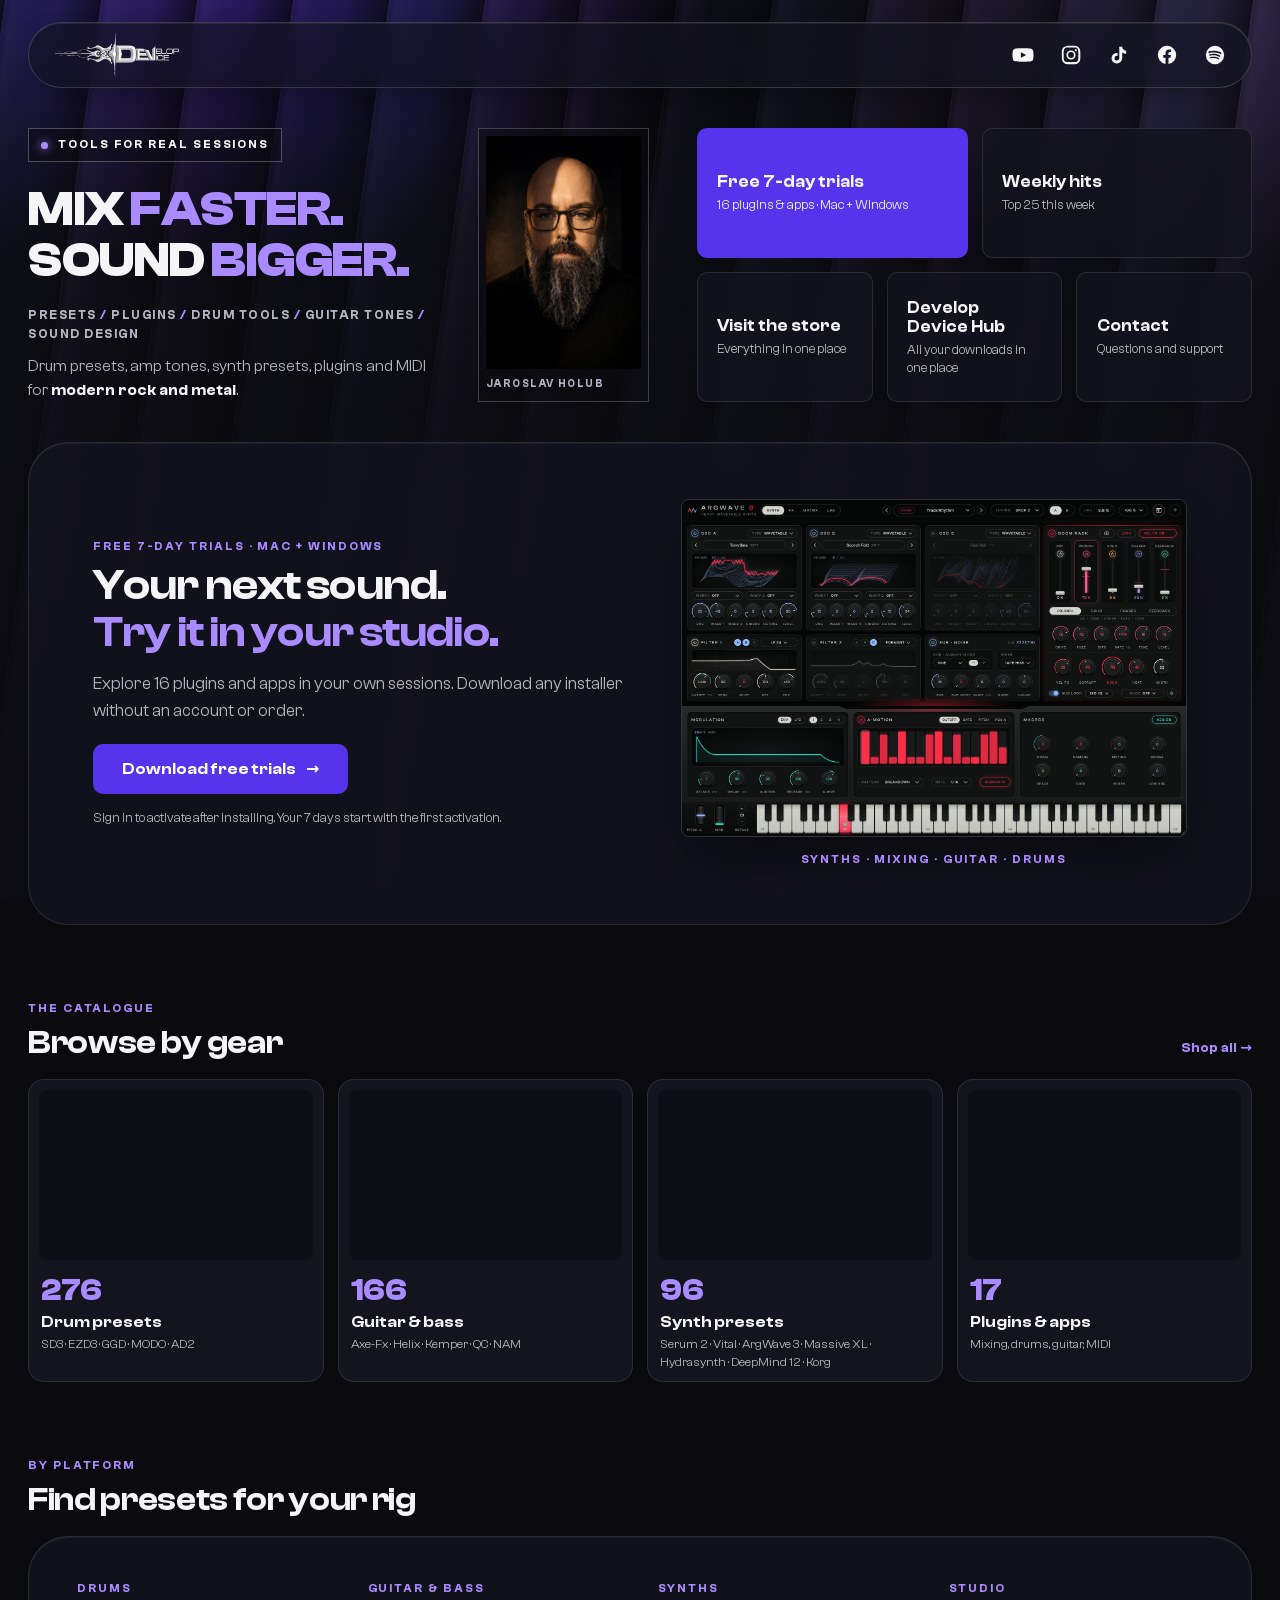
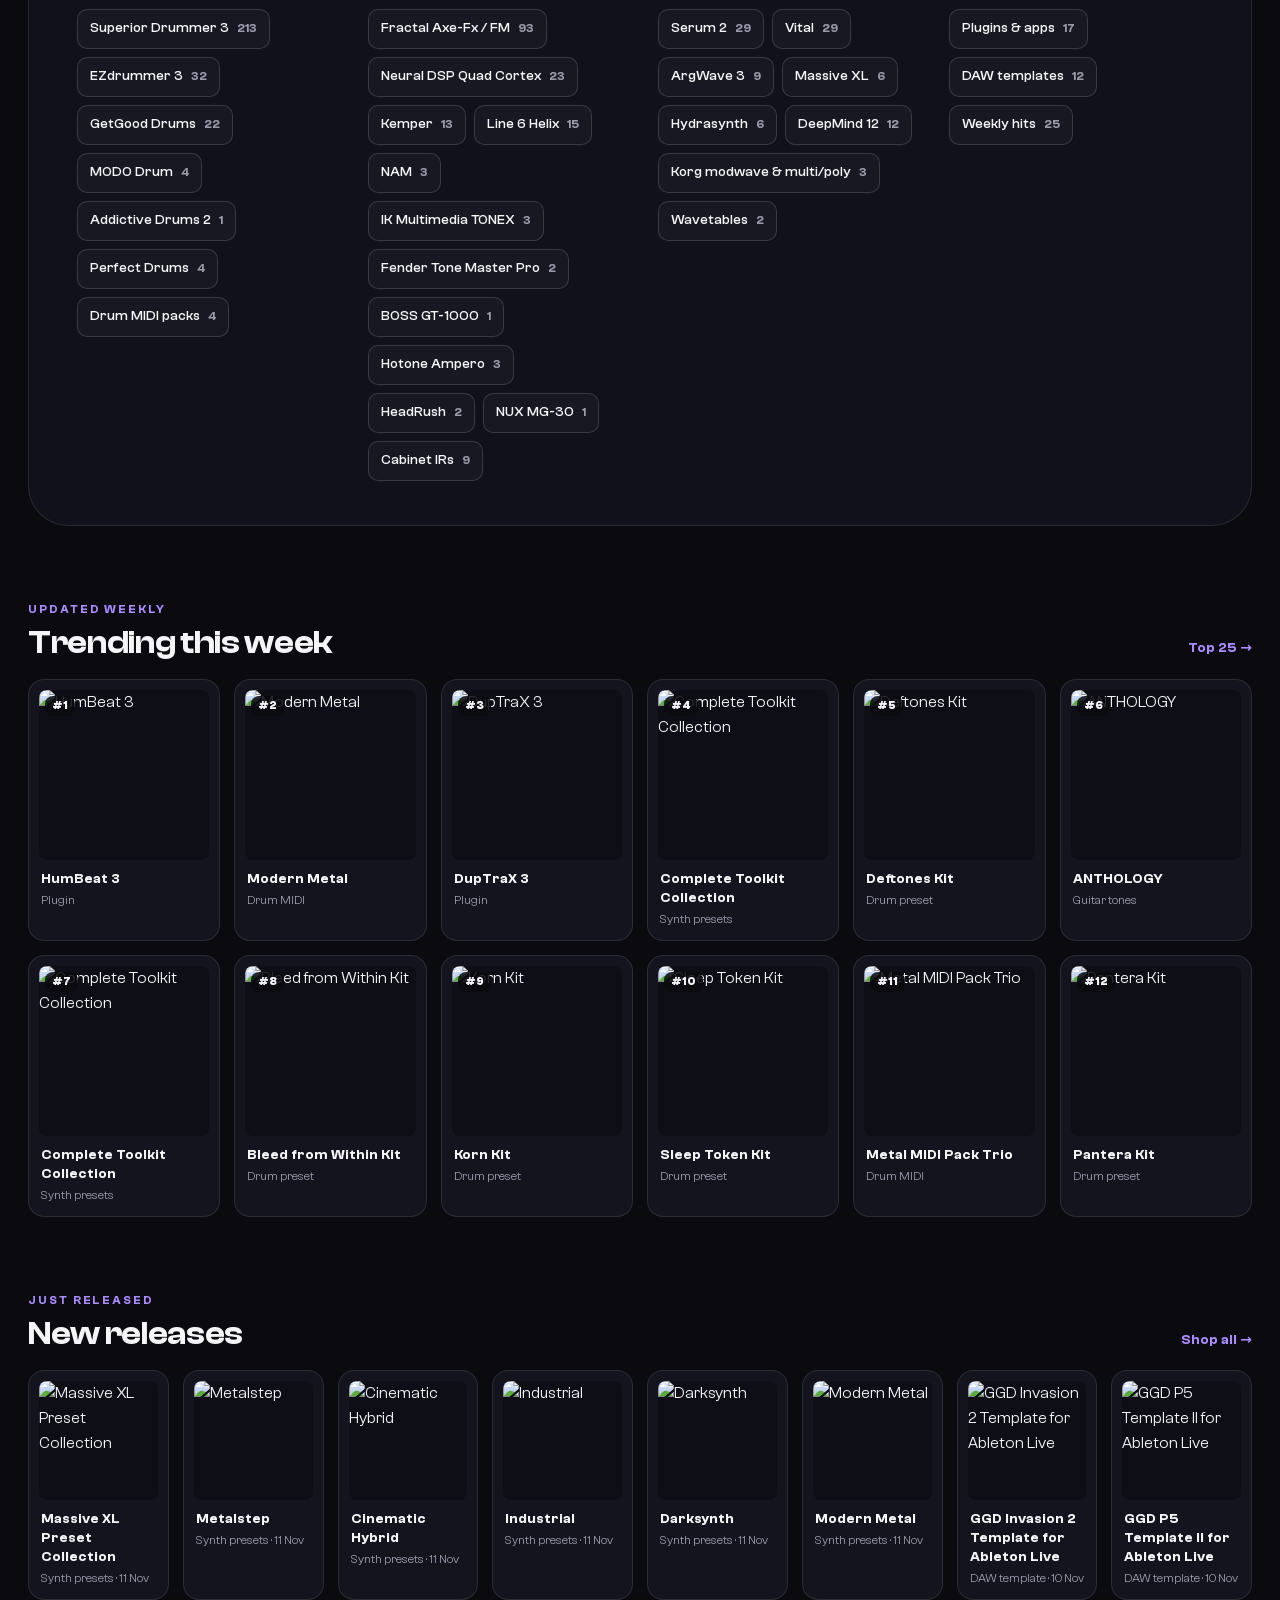
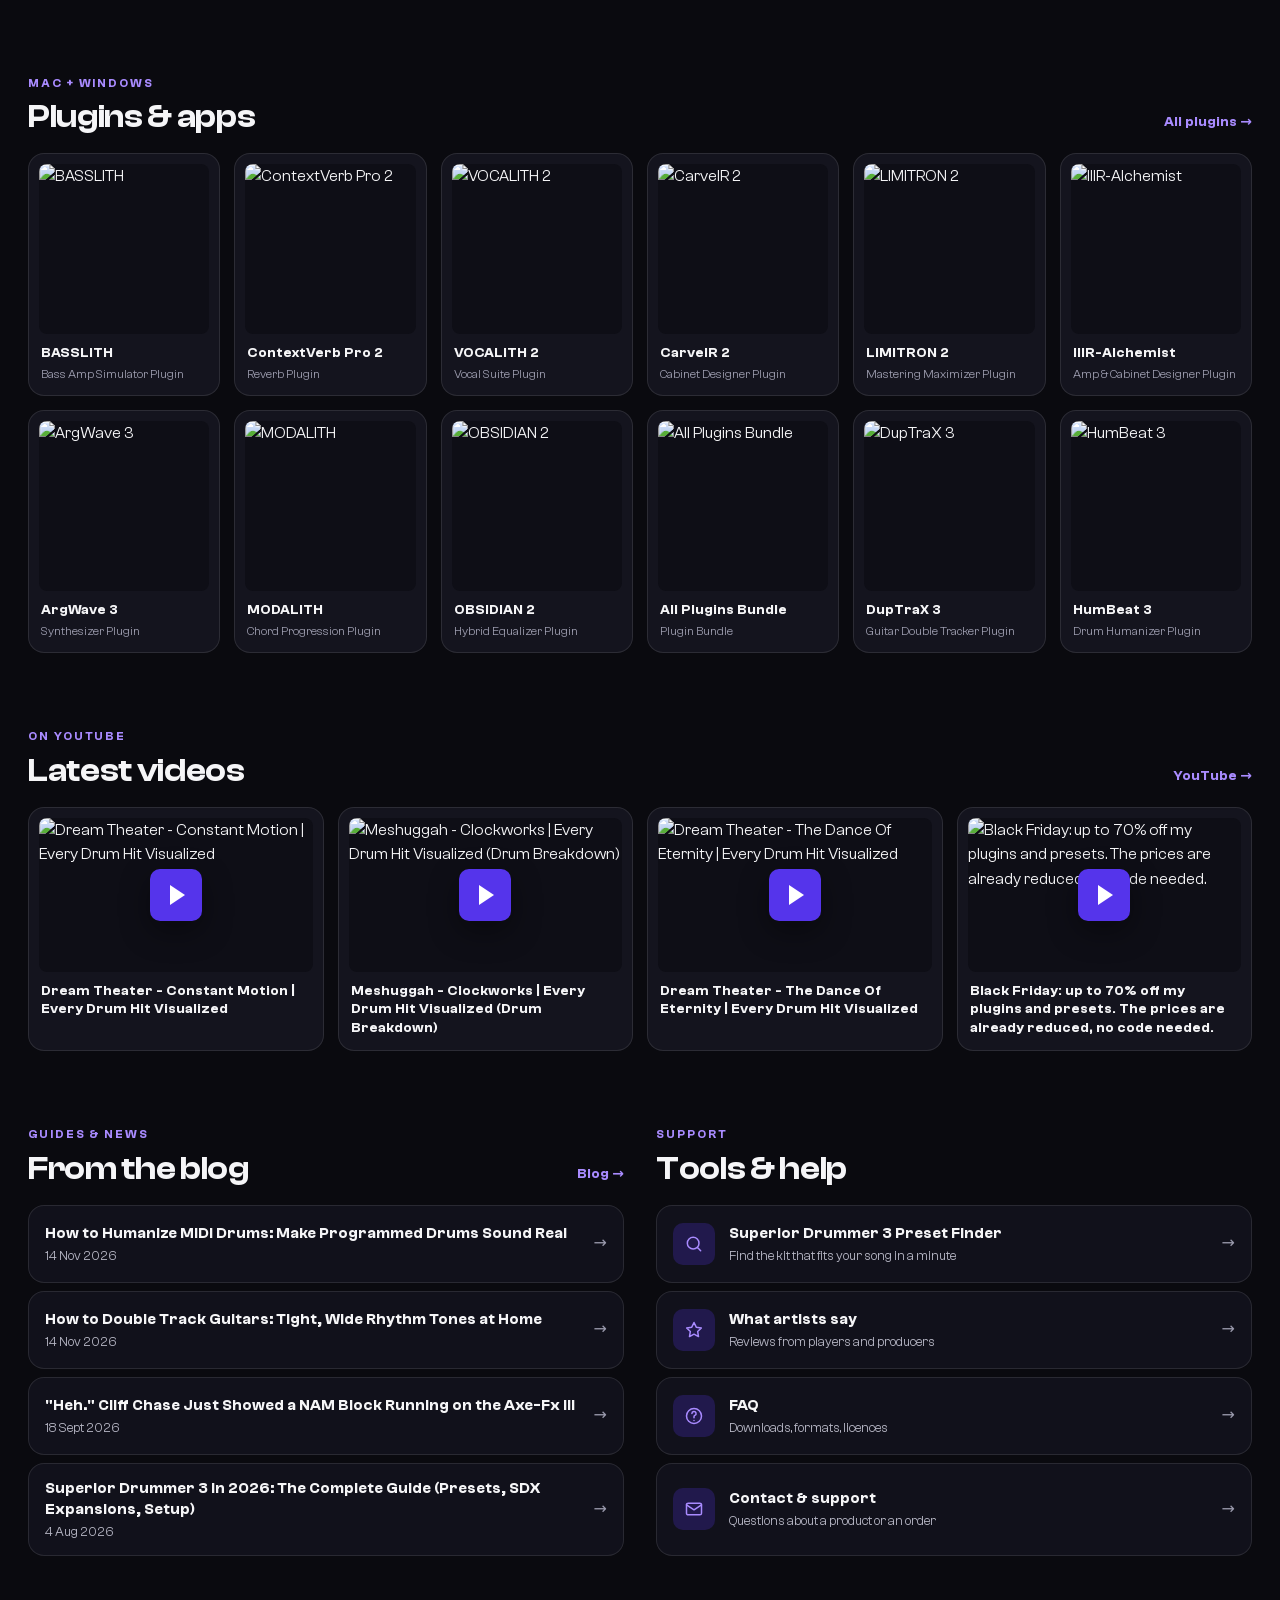
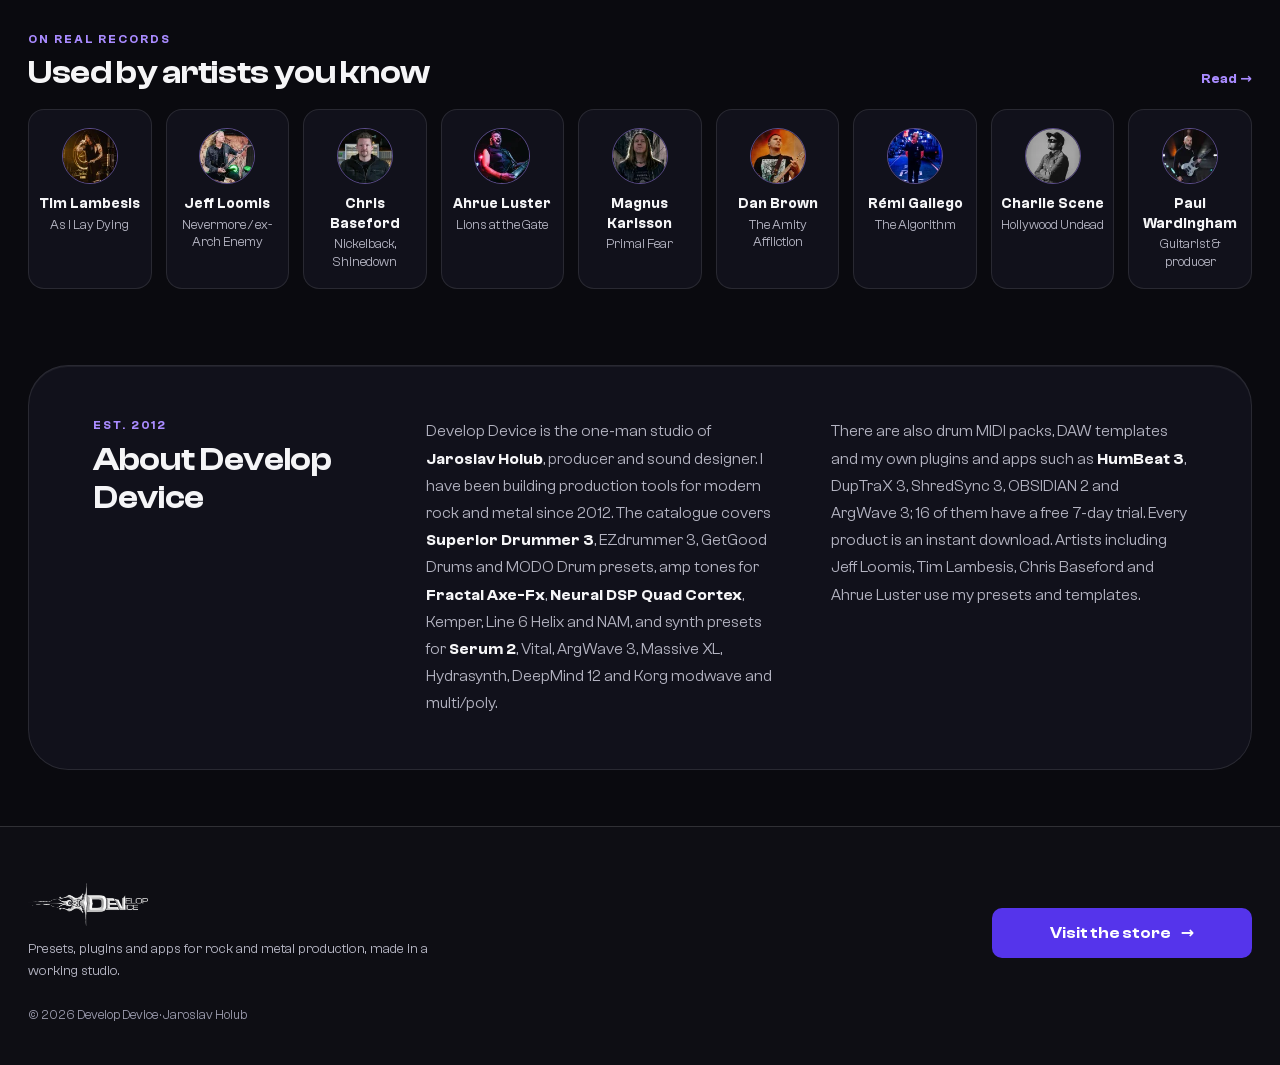
==== index.html @ 01a70b1b "Update trending and counts from the store" ====
<!doctype html>
<html lang="en">
<head>
  <meta charset="utf-8">
  <meta name="viewport" content="width=device-width, initial-scale=1, viewport-fit=cover">
  <title>Develop Device · Drum Presets, Amp Tones &amp; Plugins</title>
  <meta name="description" content="All Develop Device links: Superior Drummer 3 presets, Axe-Fx, Quad Cortex and Kemper tones, synth presets, plugins with free trials and drum MIDI.">
  <meta name="robots" content="index, follow, max-image-preview:large">
  <meta name="author" content="Jaroslav Holub">
  <meta name="theme-color" content="#0a0a0f">
  <link rel="canonical" href="https://links.developdevice.com/">
  <link rel="icon" href="/favicon.ico?v=2" sizes="48x48">
  <link rel="icon" type="image/png" sizes="32x32" href="/assets/img/favicon-32.png?v=2">
  <link rel="icon" type="image/png" sizes="192x192" href="/assets/img/favicon.png?v=2">
  <link rel="apple-touch-icon" sizes="180x180" href="/assets/img/apple-touch-icon.png?v=2">
  <link rel="manifest" href="/manifest.webmanifest?v=2">
  <link rel="preconnect" href="https://cdn.shopify.com">
  <link rel="preconnect" href="https://i.ytimg.com">
  <meta property="og:type" content="profile">
  <meta property="og:site_name" content="Develop Device">
  <meta property="og:locale" content="en_US">
  <meta property="og:title" content="Develop Device · Presets, plugins and MIDI for modern rock and metal">
  <meta property="og:description" content="Presets, plugins and MIDI for modern rock and metal. Store, weekly hits, new releases and free plugin trials.">
  <meta property="og:url" content="https://links.developdevice.com/">
  <meta property="og:image" content="https://links.developdevice.com/assets/img/og.jpg">
  <meta property="og:image:width" content="1200">
  <meta property="og:image:height" content="630">
  <meta property="og:image:alt" content="Jaroslav Holub in the Develop Device studio">
  <meta name="twitter:card" content="summary_large_image">
  <meta name="twitter:title" content="Develop Device · Presets, plugins and MIDI for modern rock and metal">
  <meta name="twitter:description" content="Drum presets, amp tones, synth presets, plugins and MIDI. Store, weekly hits, new releases and free plugin trials.">
  <meta name="twitter:image" content="https://links.developdevice.com/assets/img/og.jpg">
  <link rel="preload" href="/assets/fonts/ClashDisplay-Variable.woff2?v=1" as="font" type="font/woff2" crossorigin>
  <link rel="preload" href="/assets/fonts/ClashGrotesk-Variable.woff2?v=1" as="font" type="font/woff2" crossorigin>
  <script type="application/ld+json">{"@context": "https://schema.org", "@graph": [{"@type": "WebSite", "@id": "https://links.developdevice.com/#website", "url": "https://links.developdevice.com/", "name": "Develop Device · Links", "inLanguage": "en", "publisher": {"@id": "https://developdevice.com/#organization"}}, {"@type": "ProfilePage", "@id": "https://links.developdevice.com/#page", "url": "https://links.developdevice.com/", "name": "Develop Device · Links", "inLanguage": "en", "about": {"@id": "https://developdevice.com/#organization"}, "mainEntity": {"@id": "https://links.developdevice.com/#jaroslav"}, "isPartOf": {"@id": "https://links.developdevice.com/#website"}}, {"@type": "Organization", "@id": "https://developdevice.com/#organization", "name": "Develop Device", "url": "https://developdevice.com/", "logo": "https://links.developdevice.com/assets/img/develop-device-logo.png", "founder": {"@id": "https://links.developdevice.com/#jaroslav"}, "foundingDate": "2012", "sameAs": ["https://www.youtube.com/@developdevicestudio", "https://www.instagram.com/developdevicestudio/", "https://www.tiktok.com/@developdevicestudio", "https://www.facebook.com/developdevicestudio/", "https://open.spotify.com/artist/5HKD24V2lfrvgRne2o4tYa"], "description": "Presets, plugins and drum MIDI for modern rock and metal production, made in the one-man studio of Jaroslav Holub.", "knowsAbout": ["Superior Drummer 3 presets", "EZdrummer 3", "GetGood Drums", "Fractal Axe-Fx presets", "Neural DSP Quad Cortex", "Kemper profiles", "Line 6 Helix presets", "Neural Amp Modeler", "Serum 2 presets", "Vital presets", "ArgWave 3 presets", "Massive XL presets", "ASM Hydrasynth presets", "Behringer DeepMind 12 presets", "Korg modwave and multi/poly presets", "Audio plugins", "Drum MIDI"]}, {"@type": "Person", "@id": "https://links.developdevice.com/#jaroslav", "name": "Jaroslav Holub", "jobTitle": "Producer and sound designer", "image": "https://links.developdevice.com/assets/img/jaroslav-holub.webp", "worksFor": {"@id": "https://developdevice.com/#organization"}}, {"@type": "ItemList", "@id": "https://links.developdevice.com/#links", "name": "Develop Device links", "itemListElement": [{"@type": "SiteNavigationElement", "position": 1, "name": "Free 7-day plugin trials", "url": "https://developdevice.com/pages/hub#plugin-installers"}, {"@type": "SiteNavigationElement", "position": 2, "name": "Weekly hits", "url": "https://developdevice.com/collections/top-25-this-week"}, {"@type": "SiteNavigationElement", "position": 3, "name": "Visit the store", "url": "https://developdevice.com/"}, {"@type": "SiteNavigationElement", "position": 4, "name": "Develop Device Hub", "url": "https://developdevice.com/pages/hub"}, {"@type": "SiteNavigationElement", "position": 5, "name": "Contact", "url": "https://developdevice.com/pages/contact"}, {"@type": "SiteNavigationElement", "position": 6, "name": "Drum presets", "url": "https://developdevice.com/collections/drum-presets-templates"}, {"@type": "SiteNavigationElement", "position": 7, "name": "Guitar and bass tones", "url": "https://developdevice.com/collections/guitar-bass-patches"}, {"@type": "SiteNavigationElement", "position": 8, "name": "Synth presets", "url": "https://developdevice.com/collections/synth-presets-wavetables"}, {"@type": "SiteNavigationElement", "position": 9, "name": "Plugins and apps", "url": "https://developdevice.com/collections/apps"}]}]}</script>
  <!-- data:css:start -->
  <style>
/* Same fonts as developdevice.com (theme: Clash Display headings, Clash Grotesk text; Fontshare, ITF free font licence). */
@font-face { font-family: "Clash Display"; src: url("/assets/fonts/ClashDisplay-Variable.woff2?v=1") format("woff2"); font-weight: 200 700; font-display: swap; }
@font-face { font-family: "Clash Grotesk"; src: url("/assets/fonts/ClashGrotesk-Variable.woff2?v=1") format("woff2"); font-weight: 200 700; font-display: swap; }
/* Develop Device link hub in the store's visual language (theme settings of 15 Nov 2026: palette, 10 px buttons,
   40 px blocks, product cards 10 px padding / 8 px image radius, 1600 px container). One column of sections on
   phones (most visits come from social bios), wider grids on desktop. No animation, no script needed. */
:root {
  --bg: #0a0a0f;
  --ink: #f5f5f7;
  --dim: #b4b4c2;
  --faint: #9a9aac;
  --panel: #14141e;
  --glass: rgba(20, 20, 30, .84);
  --primary: #5534eb;
  --primary-hi: #6a4cf0;
  --secondary: #4f36ce;
  --accent: #a98bff;
  --lilac: #c4b2ff;
  --foot: #0e0e14;
  --line: rgba(255, 255, 255, .10);
  --line-strong: rgba(169, 139, 255, .5);
  --r-btn: 10px;
  --r-card: 16px;
  --r-img: 8px;
  --r-block: 22px;
  --rib: 64px;
  --gap: 10px;
  --display: "Clash Display", "Mona Sans", system-ui, sans-serif;
  --text: "Clash Grotesk", "Mona Sans", system-ui, -apple-system, "Segoe UI", sans-serif;
}
* { box-sizing: border-box; }
html { -webkit-text-size-adjust: 100%; background: var(--bg); }
body {
  margin: 0; min-height: 100vh; color: var(--ink);
  font: 400 16px/1.55 var(--text);
  -webkit-font-smoothing: antialiased; overflow-x: hidden;
}
a { color: inherit; text-decoration: none; }
img { display: block; max-width: 100%; height: auto; }
:focus-visible { outline: 2px solid var(--accent); outline-offset: 3px; border-radius: var(--r-btn); }

/* background: the house fluted glass. Violet light sits behind dark vertical glass ribs; a fade keeps it calm.
   Pure CSS gradients, static. */
.bg { position: fixed; inset: 0; z-index: -1; overflow: hidden; pointer-events: none;
  background:
    radial-gradient(58% 52% at 16% -6%, rgba(85, 52, 235, .50), transparent 70%),
    radial-gradient(42% 40% at 94% 6%, rgba(169, 139, 255, .22), transparent 70%),
    radial-gradient(60% 42% at 62% 108%, rgba(79, 54, 206, .26), transparent 70%),
    var(--bg); }
.bg::before { content: ""; position: absolute; inset: -4% -12%; transform: skewX(-8deg);
  background:
    repeating-linear-gradient(90deg,
      rgba(255, 255, 255, .09) 0, rgba(255, 255, 255, 0) 1.5px,
      rgba(169, 139, 255, .075) calc(var(--rib) * .08), rgba(85, 52, 235, .03) calc(var(--rib) * .34),
      rgba(10, 10, 15, 0) calc(var(--rib) * .55), rgba(5, 5, 9, .62) calc(var(--rib) * .97), rgba(5, 5, 9, .7) var(--rib)),
    repeating-linear-gradient(90deg,
      rgba(96, 165, 250, 0) 0, rgba(96, 165, 250, .045) calc(var(--rib) * 1.3), rgba(169, 139, 255, .06) calc(var(--rib) * 2.1),
      rgba(244, 114, 182, .028) calc(var(--rib) * 2.9), rgba(10, 10, 15, 0) calc(var(--rib) * 4)); }
.bg::after { content: ""; position: absolute; inset: 0;
  background: linear-gradient(180deg, rgba(10, 10, 15, .18) 0, rgba(10, 10, 15, .66) 46%, rgba(10, 10, 15, .84) 100%); }

.wrap { width: min(100% - 32px, 1600px); margin: 0 auto; }
main.wrap { padding: 16px 0 56px; }

/* small uppercase letter-spaced labels, as on the store */
.kicker { display: block; margin: 0 0 6px; font: 600 12px/1.3 var(--text); letter-spacing: .16em; text-transform: uppercase; color: var(--accent); }

/* buttons: 10 px radius, filled primary + outlined secondary */
.btn { display: inline-flex; align-items: center; justify-content: center; gap: 10px; min-height: 50px; padding: 12px 28px;
  border-radius: var(--r-btn); border: 1px solid transparent; font: 600 16px/1.2 var(--display); text-align: center;
  transition: transform .15s ease, background .15s ease, border-color .15s ease; }
.btn:hover { transform: translateY(-1px); }
.btn--primary { background: var(--primary); color: #fff; }
.btn--primary:hover { background: var(--primary-hi); }
.btn--ghost { background: rgba(10, 10, 15, .5); border-color: rgba(255, 255, 255, .28); color: var(--ink); }
.btn--ghost:hover { border-color: var(--line-strong); }

/* header: glass pill bar (logo + socials), hero copy with the owner's photo, quick links */
.bar { display: flex; align-items: center; justify-content: space-between; gap: 8px; min-height: 58px; padding: 9px 10px 9px 16px;
  border-radius: 999px; background: rgba(20, 20, 30, .62); border: 1px solid rgba(255, 255, 255, .16);
  box-shadow: inset 0 1px 0 rgba(255, 255, 255, .07), 0 14px 40px -22px rgba(0, 0, 0, .9);
  backdrop-filter: blur(14px) saturate(1.3); -webkit-backdrop-filter: blur(14px) saturate(1.3); }
.bar__h1 { margin: 0; line-height: 0; flex: none; }
.bar__logo { width: 96px; }
.socials { display: flex; gap: 0; }
.socials a { width: 38px; height: 38px; display: grid; place-items: center; border-radius: var(--r-btn); transition: background .2s; }
.socials a:hover { background: rgba(85, 52, 235, .35); }
.socials svg { width: 21px; height: 21px; fill: var(--ink); }

.hero { display: grid; grid-template-columns: minmax(0, 1fr) 108px; gap: 0 16px; align-items: start; margin-top: 26px; }
.hero__copy { display: contents; }
.hero__badge { grid-column: 1 / -1; justify-self: start; display: inline-flex; align-items: center; gap: 10px; margin: 0; padding: 8px 12px;
  border: 1px solid rgba(255, 255, 255, .26); background: rgba(10, 10, 15, .45);
  font: 600 12px/1.3 var(--text); letter-spacing: .16em; text-transform: uppercase; color: var(--ink); }
.hero__dot { width: 7px; height: 7px; border-radius: 50%; background: var(--accent); box-shadow: 0 0 10px var(--accent); flex: none; }
.hero__title { grid-column: 1 / -1; margin: 16px 0 18px; padding: .04em 0; font: 700 clamp(32px, 9.6vw, 46px)/1.05 var(--display);
  letter-spacing: -.01em; text-transform: uppercase; color: var(--ink); }
.hero__title span { color: var(--accent); }
.hero__text { min-width: 0; }
.hero__eyebrow { margin: 0 0 10px; font: 600 11px/1.5 var(--text); letter-spacing: .12em; text-transform: uppercase; color: var(--dim); }
.hero__eyebrow b { font-weight: 600; color: var(--accent); }
.hero__lead { margin: 0; font-size: 16px; line-height: 1.5; color: var(--dim); }
.hero__lead strong { color: var(--ink); font-weight: 600; }
.hero__photo { margin: 0; padding: 5px 5px 0; border: 1px solid rgba(255, 255, 255, .22); background: rgba(10, 10, 15, .5); }
.hero__photo img { width: 100%; aspect-ratio: 2 / 3; object-fit: cover; }
.hero__photo figcaption { padding: 7px 0 7px; font: 600 9px/1.3 var(--text); letter-spacing: .1em; text-transform: uppercase; color: var(--dim); }

.quick { display: grid; grid-template-columns: repeat(2, minmax(0, 1fr)); gap: var(--gap); margin-top: 26px; }
.quick__a { display: flex; flex-direction: column; justify-content: center; min-height: 74px; padding: 13px 16px; border-radius: var(--r-btn);
  background: var(--glass); border: 1px solid var(--line); backdrop-filter: blur(10px); -webkit-backdrop-filter: blur(10px);
  transition: border-color .2s, background .2s, transform .2s; }
.quick__a:hover { border-color: var(--line-strong); transform: translateY(-2px); }
.quick__a b { font: 600 16.5px/1.2 var(--display); }
.quick__a small { margin-top: 4px; font-size: 13px; line-height: 1.35; color: var(--dim); }
.quick__a--bf, .quick__a--main:first-child { background: var(--primary); border-color: transparent; }
.quick__a--bf small, .quick__a--main:first-child small { color: #ecebfa; }
.quick__a--bf:hover, .quick__a--main:first-child:hover { background: var(--primary-hi); border-color: transparent; }
.quick__a--main { background: #1b1838; border-color: var(--line-strong); }
/* five links (once the sale link has removed itself): the first one takes the full row, so no cell stays empty */
.quick__a:first-child:nth-last-child(odd) { grid-column: 1 / -1; }

/* sections */
.block { margin-top: 48px; }
.block__head { display: flex; align-items: flex-end; justify-content: space-between; gap: 12px; margin-bottom: 16px; }
.block h2 { margin: 0; padding: .03em 0; font: 600 25px/1.15 var(--display); letter-spacing: -.01em; text-wrap: balance; }
.more { flex: none; padding-bottom: 3px; font-size: 14px; font-weight: 600; color: var(--accent); white-space: nowrap; }
.more:hover { color: var(--ink); }
.go { flex: none; color: var(--faint); transition: color .2s, transform .2s; }
a:hover > .go { color: var(--accent); transform: translateX(3px); }

/* campaign panels: static markup outside the hourly data regions */
.promo { position: relative; isolation: isolate; overflow: hidden; display: grid; grid-template-columns: minmax(0, 1fr); gap: 20px; align-items: center;
  margin-top: 22px; padding: 26px 22px; border-radius: var(--r-block); border: 1px solid var(--line);
  background: var(--glass); backdrop-filter: blur(14px); -webkit-backdrop-filter: blur(14px);
  box-shadow: inset 0 1px 0 rgba(255, 255, 255, .06); }
.promo__copy { min-width: 0; }
.promo h2 { text-wrap: balance; margin: 0 0 12px; padding: .04em 0; font: 600 clamp(31px, 3.4vw, 56px)/1.08 var(--display); letter-spacing: -.02em; }
.promo h2 span { color: var(--accent); }
.promo p { margin: 0 0 20px; max-width: 560px; color: var(--dim); font-size: 16px; line-height: 1.6; }
.promo .btn { width: 100%; }
.promo small { display: block; margin-top: 14px; color: var(--dim); font-size: 13px; line-height: 1.5; }
.promo__visual { position: relative; min-width: 0; }

/* Black Friday (owner 12 Nov 2026): the look of the store's Black Friday page, chrome title on deep violet.
   Panel and quick link carry data-until and remove themselves when the sale ends (inline script in index.html). */
.bf-promo { border-color: var(--line-strong);
  background:
    radial-gradient(70% 80% at 76% 34%, rgba(85, 52, 235, .62), transparent 72%),
    radial-gradient(46% 60% at 4% 104%, rgba(169, 139, 255, .20), transparent 70%),
    linear-gradient(135deg, #1c1247 0%, #130c30 46%, #0a0a0f 100%);
  backdrop-filter: none; -webkit-backdrop-filter: none; box-shadow: 0 30px 80px -50px #5534eb; }
.bf-promo .promo__visual { order: -1; padding: 6px 0 26px; }
.bf-promo .promo__visual img { width: 100%; filter: drop-shadow(0 18px 30px rgba(0, 0, 0, .55)); }
.bf-promo h2 { font-weight: 500; }
.bf-promo p { color: #d6d3e6; }
.bf-promo p b { color: #fff; font-weight: 600; }
.bf-promo small { color: #c9c6dc; }
.bf-promo .kicker { color: #e4dcff; }
.bf-promo__end { display: block; margin: 0 0 20px; font: 600 12px/1.5 var(--text); letter-spacing: .12em; text-transform: uppercase; color: var(--lilac); }
.sticker { position: absolute; z-index: 1; padding: 6px 11px; border-radius: 4px; font: 700 12px/1.25 var(--display); white-space: nowrap;
  box-shadow: 0 8px 18px -8px rgba(0, 0, 0, .8); }
.sticker--code { left: 0; bottom: 0; background: #b3400d; color: #fff; transform: rotate(-3deg); }
.sticker--low { right: 0; bottom: 4px; background: linear-gradient(100deg, #f6d5ff, #cfe3ff 55%, #fff2c4); color: #16161c; transform: rotate(2deg); }

.trial-promo .promo__visual img { width: 100%; border: 1px solid rgba(255, 255, 255, .14); border-radius: var(--r-img); box-shadow: 0 24px 50px -20px rgba(0, 0, 0, .8); }
.trial-promo__caption { display: block; margin-top: 14px; color: var(--accent); font: 600 12px/1.4 var(--text); letter-spacing: .16em; text-align: center; text-transform: uppercase; }

/* gear tiles */
.gear { display: grid; grid-template-columns: repeat(2, minmax(0, 1fr)); gap: var(--gap); }
.gear__tile { display: flex; flex-direction: column; padding: 10px; border-radius: var(--r-card); border: 1px solid var(--line);
  background: var(--panel); transition: border-color .2s, transform .2s; }
.gear__tile::before { content: ""; display: block; aspect-ratio: 16 / 10; margin-bottom: 12px; border-radius: var(--r-img); background: #0e0e16 var(--img) center / cover no-repeat; }
.gear__tile:hover { border-color: var(--line-strong); transform: translateY(-4px); }
.gear__n, .gear__t, .gear__s { padding-inline: 2px; }
.gear__n { padding-block: .05em; font: 700 30px/1.1 var(--display); color: var(--accent); font-variant-numeric: tabular-nums; }
.gear__t { margin-top: 4px; font: 600 16px/1.25 var(--display); }
.gear__s { margin-top: 4px; font-size: 12.5px; line-height: 1.4; color: var(--dim); }

/* platform directory */
.plat { display: grid; grid-template-columns: minmax(0, 1fr); gap: 24px; padding: 24px 20px; border-radius: var(--r-block); background: var(--glass); border: 1px solid var(--line);
  backdrop-filter: blur(14px); -webkit-backdrop-filter: blur(14px); box-shadow: inset 0 1px 0 rgba(255, 255, 255, .06); }
.plat h3 { margin: 0 0 12px; font: 600 12px/1.3 var(--text); letter-spacing: .16em; text-transform: uppercase; color: var(--accent); }
.chips { display: flex; flex-wrap: wrap; gap: 8px; }
.chip { display: inline-flex; align-items: center; gap: 8px; min-height: 40px; padding: 8px 12px; border-radius: var(--r-btn); font-size: 14px; font-weight: 500; line-height: 1.3;
  background: rgba(255, 255, 255, .03); border: 1px solid rgba(255, 255, 255, .14); transition: border-color .2s, background .2s; }
.chip:hover { border-color: var(--line-strong); background: rgba(85, 52, 235, .22); }
.chip span { font-size: 12px; font-weight: 600; color: var(--faint); font-variant-numeric: tabular-nums; }
.chip span:empty { display: none; }

/* product cards: store card (10 px padding, 8 px image radius). Two columns on phones, full rows only. */
.cards { display: grid; grid-template-columns: repeat(2, minmax(0, 1fr)); gap: var(--gap); }
.pcard { display: flex; flex-direction: column; padding: 10px; border-radius: var(--r-card);
  background: var(--panel); border: 1px solid var(--line); transition: border-color .2s, transform .2s; }
.pcard:hover { border-color: var(--line-strong); transform: translateY(-4px); }
.pcard__media { position: relative; display: block; aspect-ratio: 1; overflow: hidden; border-radius: var(--r-img); background: #0e0e16; }
.pcard__media img { width: 100%; height: 100%; object-fit: cover; transition: transform .5s; }
.pcard:hover .pcard__media img { transform: scale(1.04); }
.pcard__rank { position: absolute; z-index: 1; margin: 6px; padding: 3px 7px; border-radius: 8px; font-size: 11px; font-weight: 700; line-height: 1.3;
  background: rgba(10, 10, 15, .86); }
.pcard__body { display: block; padding: 10px 2px 2px; }
.pcard__t { display: block; font-size: 14px; font-weight: 600; line-height: 1.35; overflow-wrap: break-word; }
.pcard__k { display: block; margin-top: 3px; font-size: 12px; line-height: 1.4; color: var(--faint); overflow-wrap: break-word; }
/* phones: the first six of the weekly and new rows (three full rows each); the links in the heads lead to all */
@media (max-width: 759px) { .cards--top .pcard:nth-child(n+7), .cards--new .pcard:nth-child(n+7) { display: none; } }

/* videos: thumbnail beside the title on phones, cards from tablets up */
.vids { display: grid; grid-template-columns: minmax(0, 1fr); gap: var(--gap); }
.vid { display: grid; grid-template-columns: 44% minmax(0, 1fr); gap: 12px; align-items: center; padding: 10px; border-radius: var(--r-card);
  background: var(--panel); border: 1px solid var(--line); transition: border-color .2s; }
.vid:hover { border-color: var(--line-strong); }
.vid__media { position: relative; display: block; aspect-ratio: 16 / 9; border-radius: var(--r-img); overflow: hidden; background: #0e0e16; }
.vid__media img { width: 100%; height: 100%; object-fit: cover; transition: transform .5s; }
.vid:hover .vid__media img { transform: scale(1.04); }
.vid__play { position: absolute; left: 50%; top: 50%; width: 44px; height: 44px; margin: -22px 0 0 -22px; border-radius: var(--r-btn);
  background: var(--primary); box-shadow: 0 10px 30px rgba(0, 0, 0, .4); }
.vid__play::after { content: ""; position: absolute; left: 17px; top: 13px; border-style: solid; border-width: 9px 0 9px 14px; border-color: transparent transparent transparent #fff; }
.vid__t { font-size: 14px; font-weight: 600; line-height: 1.35; overflow-wrap: break-word; }

/* rows */
.rows { display: grid; gap: 8px; }
.row { display: flex; align-items: center; gap: 14px; min-height: 78px; padding: 14px 16px; border-radius: var(--r-card); background: var(--glass);
  border: 1px solid var(--line); backdrop-filter: blur(10px); -webkit-backdrop-filter: blur(10px); transition: border-color .2s; }
.row:hover { border-color: var(--line-strong); }
.row__ic { flex: none; width: 42px; height: 42px; display: grid; place-items: center; border-radius: var(--r-btn); background: rgba(85, 52, 235, .24); }
.row__ic svg { width: 20px; height: 20px; fill: none; stroke: var(--accent); stroke-width: 1.8; stroke-linecap: round; stroke-linejoin: round; }
.row__tx { flex: 1; min-width: 0; }
.row__tx b { display: block; font-size: 15.5px; font-weight: 600; line-height: 1.35; overflow-wrap: break-word; }
.row__tx small { display: block; margin-top: 3px; font-size: 13px; line-height: 1.4; color: var(--dim); }

/* artists: a still grid, three by three on phones */
.artists { display: grid; grid-template-columns: repeat(3, minmax(0, 1fr)); gap: var(--gap); margin: 0; padding: 0; list-style: none; }
.artists li { display: flex; flex-direction: column; align-items: center; gap: 8px; padding: 14px 6px; border-radius: var(--r-card); text-align: center;
  background: var(--glass); border: 1px solid var(--line); }
.artists img { width: 48px; height: 48px; border-radius: 50%; object-fit: cover; border: 1px solid var(--line-strong); }
.artists span { display: block; font-size: 12px; line-height: 1.35; color: var(--dim); overflow-wrap: break-word; min-width: 0; max-width: 100%; }
.artists b { display: block; margin-bottom: 2px; font-size: 13px; font-weight: 600; color: var(--ink); }

.about { padding: 26px 22px; border-radius: var(--r-block); background: var(--glass); border: 1px solid var(--line);
  backdrop-filter: blur(14px); -webkit-backdrop-filter: blur(14px); box-shadow: inset 0 1px 0 rgba(255, 255, 255, .06); }
.about p { margin: 14px 0 0; font-size: 16px; line-height: 1.7; color: var(--dim); }
.about strong { color: var(--ink); font-weight: 600; }

/* footer: the store's footer colour with a thin top line */
.foot { background: var(--foot); border-top: 1px solid rgba(255, 255, 255, .14); }
.foot__in { display: grid; gap: 22px; padding: 36px 0 calc(30px + env(safe-area-inset-bottom)); }
.foot__logo { width: 120px; }
.foot__tx { margin: 12px 0 0; max-width: 420px; font-size: 14px; line-height: 1.6; color: var(--dim); }
.foot .btn { width: 100%; }
.foot__copy { margin: 0; font-size: 13px; color: var(--faint); }

/* small phones */
@media (max-width: 374px) { .hero__title { font-size: 31px; } .bar { padding-left: 14px; } }
@media (min-width: 390px) { .socials a { width: 40px; height: 40px; } .bar__logo { width: 104px; } }

/* tablet */
@media (min-width: 760px) {
  :root { --rib: 84px; --r-block: 30px; --gap: 12px; }
  .wrap { width: min(100% - 56px, 1600px); }
  main.wrap { padding-top: 22px; }
  .bar { min-height: 66px; padding: 10px 14px 10px 26px; }
  .bar__logo { width: 124px; }
  .socials { gap: 4px; }
  .socials a { width: 44px; height: 44px; }
  .socials svg { width: 22px; height: 22px; }
  .hero { grid-template-columns: minmax(0, 1fr) 168px; gap: 0 32px; margin-top: 40px; }
  .hero__copy { display: block; }
  .hero__title { margin: 18px 0 16px; font-size: clamp(46px, 6.6vw, 64px); }
  .hero__eyebrow { font-size: 12.5px; }
  .hero__lead { font-size: 18px; max-width: 520px; }
  .hero__photo { padding: 7px 7px 0; }
  .hero__photo figcaption { padding: 9px 0; font-size: 10.5px; letter-spacing: .14em; }
  .quick { grid-template-columns: repeat(6, minmax(0, 1fr)); margin-top: 36px; }
  .quick__a { grid-column: span 2; min-height: 84px; }
  .quick__a:first-child:nth-last-child(odd) { grid-column: span 3; }
  .quick__a:first-child:nth-last-child(odd) + .quick__a { grid-column: span 3; }
  .block { margin-top: 60px; }
  .block h2 { font-size: 29px; }
  .promo { grid-template-columns: minmax(0, 1.05fr) minmax(0, 1fr); gap: 32px; margin-top: 28px; padding: 36px; }
  .promo .btn { width: auto; }
  .bf-promo .promo__visual { order: 0; padding: 0 0 30px; }
  .gear { grid-template-columns: repeat(4, minmax(0, 1fr)); }
  .plat { grid-template-columns: repeat(2, minmax(0, 1fr)); gap: 30px; padding: 32px; }
  .cards { grid-template-columns: repeat(4, minmax(0, 1fr)); }
  .vids { grid-template-columns: repeat(2, minmax(0, 1fr)); }
  .vid { display: flex; flex-direction: column; align-items: stretch; gap: 0; }
  .vid__t { padding: 10px 2px 2px; }
  .vid__play { width: 52px; height: 52px; margin: -26px 0 0 -26px; }
  .vid__play::after { left: 20px; top: 16px; border-width: 10px 0 10px 15px; }
  .artists li { flex-direction: row; text-align: left; gap: 12px; padding: 14px 16px; }
  .artists span { font-size: 13px; }
  .artists b { font-size: 14.5px; }
  .about { padding: 36px; }
  .foot__in { grid-template-columns: minmax(0, 1fr) auto; align-items: center; padding-top: 44px; }
  .foot .btn { width: auto; min-width: 260px; }
  .foot__copy { grid-column: 1 / -1; }
}

/* desktop, 1600 px container like the store */
@media (min-width: 1100px) {
  :root { --rib: 96px; --r-block: 40px; --gap: 14px; }
  .top { display: grid; grid-template-columns: minmax(0, 1.12fr) minmax(0, 1fr); gap: 40px 48px; align-items: stretch; }
  .bar { grid-column: 1 / -1; }
  .hero { margin-top: 0; grid-template-columns: minmax(0, 1fr) clamp(150px, 13.4vw, 214px); gap: 0 clamp(20px, 2.4vw, 40px); align-items: center; }
  .hero__title { font-size: clamp(34px, 3.8vw, 68px); margin: 20px 0 18px; }
  .hero__lead { font-size: clamp(16px, 1.25vw, 19px); }
  .quick { margin-top: 0; grid-auto-rows: minmax(0, 1fr); }
  .quick__a { min-height: 96px; padding: 14px clamp(14px, 1.5vw, 24px); }
  .block { margin-top: 76px; }
  .block h2 { font-size: 33px; }
  .promo { gap: 56px; margin-top: 40px; padding: 56px 64px; }
  .promo p { font-size: 17px; }
  .bf-promo .promo__visual { padding: 0 3% 34px; }
  .sticker { font-size: 14px; padding: 7px 13px; }
  .plat { grid-template-columns: repeat(4, minmax(0, 1fr)); gap: 36px; padding: 44px 48px; }
  .cards { grid-template-columns: repeat(6, minmax(0, 1fr)); }
  .cards--new { grid-template-columns: repeat(8, minmax(0, 1fr)); }
  .vids { grid-template-columns: repeat(4, minmax(0, 1fr)); }
  /* blog + tools: one grid, so the rows of both lists line up and share their heights */
  .split { display: grid; grid-template-columns: repeat(2, minmax(0, 1fr)); grid-template-rows: auto repeat(4, auto); gap: 8px 32px; margin-top: 76px; }
  .split .block { display: grid; grid-template-rows: subgrid; grid-row: 1 / -1; margin-top: 0; }
  .split .block__head { margin-bottom: 8px; }
  .split .rows { display: grid; grid-template-rows: subgrid; grid-row: 2 / -1; }
  .artists { grid-template-columns: repeat(9, minmax(0, 1fr)); }
  .artists li { flex-direction: column; text-align: center; gap: 10px; padding: 18px 8px; }
  .artists img { width: 56px; height: 56px; }
  .about { display: grid; grid-template-columns: minmax(0, .8fr) repeat(2, minmax(0, 1fr)); gap: 0 48px; padding: 52px 64px; }
  .about p { margin-top: 0; }
  .foot__in { padding: 56px 0 calc(40px + env(safe-area-inset-bottom)); }
}

@media (prefers-reduced-motion: reduce) {
  *, *::before, *::after { animation: none !important; transition: none !important; }
  .btn:hover, .quick__a:hover, .gear__tile:hover, .pcard:hover { transform: none; }
  .pcard:hover .pcard__media img, .vid:hover .vid__media img, a:hover > .go { transform: none; }
}
  </style>
  <!-- data:css:end -->
</head>
<body>
  <div class="bg" aria-hidden="true"></div>

  <main class="wrap">

    <header class="top">
      <div class="bar">
        <h1 class="bar__h1"><img class="bar__logo" src="/assets/img/develop-device-logo.webp" alt="Develop Device" width="480" height="170" fetchpriority="high"></h1>
        <nav class="socials" aria-label="Social media">
          <a target="_blank" rel="noopener" href="https://www.youtube.com/@developdevicestudio" aria-label="YouTube"><svg viewBox="0 0 24 24"><path d="M23 7.2a3 3 0 0 0-2.1-2.1C19 4.6 12 4.6 12 4.6s-7 0-8.9.5A3 3 0 0 0 1 7.2 31 31 0 0 0 .5 12 31 31 0 0 0 1 16.8a3 3 0 0 0 2.1 2.1c1.9.5 8.9.5 8.9.5s7 0 8.9-.5a3 3 0 0 0 2.1-2.1c.4-1.6.5-3.2.5-4.8s-.1-3.2-.5-4.8ZM9.7 15.1V8.9l5.8 3.1-5.8 3.1Z"/></svg></a>
          <a target="_blank" rel="noopener" href="https://www.instagram.com/developdevicestudio/" aria-label="Instagram"><svg viewBox="0 0 24 24"><path d="M12 7a5 5 0 1 0 0 10 5 5 0 0 0 0-10Zm0 8.2a3.2 3.2 0 1 1 0-6.4 3.2 3.2 0 0 1 0 6.4ZM17.3 5.5a1.2 1.2 0 1 0 0 2.4 1.2 1.2 0 0 0 0-2.4ZM12 2c-2.7 0-3 0-4.1.1-1 0-1.8.2-2.4.5-.7.3-1.2.6-1.8 1.2-.6.6-.9 1.1-1.2 1.8-.3.6-.5 1.4-.5 2.4C2 9 2 9.3 2 12s0 3 .1 4.1c0 1 .2 1.8.5 2.4.3.7.6 1.2 1.2 1.8.6.6 1.1.9 1.8 1.2.6.3 1.4.5 2.4.5 1.1.1 1.4.1 4.1.1s3 0 4.1-.1c1 0 1.8-.2 2.4-.5.7-.3 1.2-.6 1.8-1.2.6-.6.9-1.1 1.2-1.8.3-.6.5-1.4.5-2.4.1-1.1.1-1.4.1-4.1s0-3-.1-4.1c0-1-.2-1.8-.5-2.4-.3-.7-.6-1.2-1.2-1.8-.6-.6-1.1-.9-1.8-1.2-.6-.3-1.4-.5-2.4-.5C15 2 14.7 2 12 2Zm0 1.8c2.7 0 3 0 4 .1.9 0 1.5.2 1.8.3.5.2.8.4 1.1.7.4.4.6.7.7 1.1.1.3.3.8.3 1.8.1 1.1.1 1.4.1 4s0 3-.1 4c0 .9-.2 1.5-.3 1.8-.2.5-.4.8-.7 1.1-.4.4-.7.6-1.1.7-.3.1-.8.3-1.8.3-1.1.1-1.4.1-4 .1s-3 0-4-.1c-.9 0-1.5-.2-1.8-.3-.5-.2-.8-.4-1.1-.7-.4-.4-.6-.7-.7-1.1-.1-.3-.3-.8-.3-1.8-.1-1.1-.1-1.4-.1-4s0-3 .1-4c0-.9.2-1.5.3-1.8.2-.5.4-.8.7-1.1.4-.4.7-.6 1.1-.7.3-.1.8-.3 1.8-.3 1.1-.1 1.4-.1 4-.1Z"/></svg></a>
          <a target="_blank" rel="noopener" href="https://www.tiktok.com/@developdevicestudio" aria-label="TikTok"><svg viewBox="0 0 24 24"><path d="M16.6 5.8A4.3 4.3 0 0 1 15.5 3h-3.2v12.6a2.6 2.6 0 1 1-2.6-2.7c.3 0 .5 0 .8.1V9.8a5.8 5.8 0 1 0 5 5.8V9.2a7.4 7.4 0 0 0 4.3 1.4V7.4a4.3 4.3 0 0 1-3.2-1.6Z"/></svg></a>
          <a target="_blank" rel="noopener" href="https://www.facebook.com/developdevicestudio/" aria-label="Facebook"><svg viewBox="0 0 24 24"><path d="M22 12a10 10 0 1 0-11.6 9.9v-7H7.9V12h2.5V9.8c0-2.5 1.5-3.9 3.8-3.9 1.1 0 2.2.2 2.2.2v2.5h-1.3c-1.2 0-1.6.8-1.6 1.6V12h2.8l-.4 2.9h-2.3v7A10 10 0 0 0 22 12Z"/></svg></a>
          <a target="_blank" rel="noopener" href="https://open.spotify.com/artist/5HKD24V2lfrvgRne2o4tYa" aria-label="Spotify"><svg viewBox="0 0 24 24"><path d="M12 2a10 10 0 1 0 0 20 10 10 0 0 0 0-20Zm4.6 14.4a.6.6 0 0 1-.9.2c-2.4-1.4-5.3-1.8-8.8-1a.6.6 0 1 1-.3-1.2c3.8-.9 7.1-.5 9.8 1.1.3.2.4.6.2.9Zm1.2-2.7a.8.8 0 0 1-1.1.3c-2.7-1.7-6.9-2.2-10.1-1.2a.8.8 0 0 1-.5-1.5c3.7-1.1 8.3-.6 11.4 1.3.4.2.5.7.3 1.1Zm.1-2.8C14.7 9 9.4 8.8 6.4 9.7a1 1 0 1 1-.6-1.8c3.5-1 9.3-.8 13 1.4a1 1 0 0 1-.9 1.6Z"/></svg></a>
        </nav>
      </div>
      <div class="hero">
        <div class="hero__copy">
          <p class="hero__badge"><span class="hero__dot" aria-hidden="true"></span>Tools for real sessions</p>
          <p class="hero__title">Mix <span>faster.</span><br>Sound <span>bigger.</span></p>
          <div class="hero__text">
            <p class="hero__eyebrow">Presets <b aria-hidden="true">/</b> Plugins <b aria-hidden="true">/</b> Drum tools <b aria-hidden="true">/</b> Guitar tones <b aria-hidden="true">/</b> Sound design</p>
            <p class="hero__lead">Drum presets, amp tones, synth presets, plugins and MIDI for <strong>modern rock and metal</strong>.</p>
          </div>
        </div>
        <figure class="hero__photo">
          <img src="/assets/img/jaroslav-holub.webp" alt="Jaroslav Holub, producer and sound designer at Develop Device" width="400" height="600" fetchpriority="high">
          <figcaption>Jaroslav Holub</figcaption>
        </figure>
      </div>
      <nav class="quick" aria-label="Quick links">
        <a target="_blank" rel="noopener" class="quick__a quick__a--bf" data-until="2026-11-30T22:59:59Z" href="https://developdevice.com/pages/black-friday?utm_source=links&amp;utm_medium=linkhub&amp;utm_campaign=black-friday-2026"><b>Black Friday</b><small>Up to 70% off · no code needed</small></a>
        <a target="_blank" rel="noopener" class="quick__a quick__a--main" href="https://developdevice.com/pages/hub#plugin-installers"><b>Free 7-day trials</b><small>16 plugins &amp; apps · Mac + Windows</small></a>
        <a target="_blank" rel="noopener" class="quick__a" href="https://developdevice.com/collections/top-25-this-week"><b>Weekly hits</b><small>Top 25 this week</small></a>
        <a target="_blank" rel="noopener" class="quick__a" href="https://developdevice.com/"><b>Visit the store</b><small>Everything in one place</small></a>
        <a target="_blank" rel="noopener" class="quick__a" href="https://developdevice.com/pages/hub"><b>Develop Device Hub</b><small>All your downloads in one place</small></a>
        <a target="_blank" rel="noopener" class="quick__a" href="https://developdevice.com/pages/contact"><b>Contact</b><small>Questions and support</small></a>
      </nav>
    </header>

    <section class="promo bf-promo" aria-labelledby="bf-title" id="black-friday" data-until="2026-11-30T22:59:59Z">
      <div class="promo__copy">
        <span class="kicker">Black Friday · up to 70% off</span>
        <h2 id="bf-title">My biggest sale of the year</h2>
        <p><b>Up to 70% off</b> plugins, presets, drum kits and templates: the lowest prices of 2026, already applied on the product pages. No code needed.</p>
        <span class="bf-promo__end">Ends Monday 30 November at midnight Central European Time</span>
        <a class="btn btn--primary" href="https://developdevice.com/pages/black-friday?utm_source=links&amp;utm_medium=linkhub&amp;utm_campaign=black-friday-2026" target="_blank" rel="noopener">Shop Black Friday <span aria-hidden="true">→</span></a>
        <small>Passes and subscriptions are not discounted.</small>
      </div>
      <div class="promo__visual">
        <a href="https://developdevice.com/pages/black-friday?utm_source=links&amp;utm_medium=linkhub&amp;utm_campaign=black-friday-2026" target="_blank" rel="noopener" tabindex="-1" aria-hidden="true"><img src="/assets/img/black-friday-title.webp?v=1" srcset="/assets/img/black-friday-title-640.webp?v=1 640w, /assets/img/black-friday-title.webp?v=1 960w" sizes="(min-width: 760px) 45vw, 88vw" width="960" height="526" alt="" fetchpriority="high"></a>
        <span class="sticker sticker--code">No code needed</span>
        <span class="sticker sticker--low">Lowest prices of 2026</span>
      </div>
    </section>
    <script>(function(){var n=Date.now();document.querySelectorAll('[data-until]').forEach(function(e){if(n>=Date.parse(e.getAttribute('data-until')))e.remove();});})();</script>

    <section class="promo trial-promo" aria-labelledby="trial-title" id="free-trials">
      <div class="promo__copy">
        <span class="kicker">Free 7-day trials · Mac + Windows</span>
        <h2 id="trial-title">Your next sound.<br><span>Try it in your studio.</span></h2>
        <p>Explore 16 plugins and apps in your own sessions. Download any installer without an account or order.</p>
        <a class="btn btn--primary" href="https://developdevice.com/pages/hub#plugin-installers" target="_blank" rel="noopener">Download free trials <span aria-hidden="true">→</span></a>
        <small>Sign in to activate after installing. Your 7 days start with the first activation.</small>
      </div>
      <div class="promo__visual"><img src="/assets/img/trial-argwave3.jpg" width="1600" height="1067" alt="ArgWave 3 synthesizer, one of the 16 plugins and apps available to try" loading="lazy"><span class="trial-promo__caption">Synths · Mixing · Guitar · Drums</span></div>
    </section>

    <section class="block" aria-labelledby="gear-title">
      <div class="block__head"><div><span class="kicker">The catalogue</span><h2 id="gear-title">Browse by gear</h2></div><a target="_blank" rel="noopener" class="more" href="https://developdevice.com/collections/all">Shop all <span aria-hidden="true">→</span></a></div>
      <div class="gear">
        <a target="_blank" rel="noopener" class="gear__tile" href="https://developdevice.com/collections/drum-presets-templates" style="--img:url('https://cdn.shopify.com/s/files/1/2599/2974/collections/drums_05876255-d281-41ff-8d0e-0e3a805d5648.png?v=1791722004&width=700')">
          <span class="gear__n" data-count="drum-presets-templates">276</span><span class="gear__t">Drum presets</span><span class="gear__s">SD3 · EZD3 · GGD · MODO · AD2</span>
        </a>
        <a target="_blank" rel="noopener" class="gear__tile" href="https://developdevice.com/collections/guitar-bass-patches" style="--img:url('https://cdn.shopify.com/s/files/1/2599/2974/collections/QCmini.jpg?v=1791114790&width=700')">
          <span class="gear__n" data-count="guitar-bass-patches">166</span><span class="gear__t">Guitar &amp; bass</span><span class="gear__s">Axe-Fx · Helix · Kemper · QC · NAM</span>
        </a>
        <a target="_blank" rel="noopener" class="gear__tile" href="https://developdevice.com/collections/synth-presets-wavetables" style="--img:url('https://cdn.shopify.com/s/files/1/2599/2974/files/modern-metal-toolkit-serum-2_b93f07b7-175f-4b50-ae63-b94b64a8df5f.png?v=1784041651&width=700')">
          <span class="gear__n" data-count="synth-presets-wavetables">96</span><span class="gear__t">Synth presets</span><span class="gear__s">Serum 2 · Vital · ArgWave 3 · Massive XL · Hydrasynth · DeepMind 12 · Korg</span>
        </a>
        <a target="_blank" rel="noopener" class="gear__tile" href="https://developdevice.com/collections/apps" style="--img:url('https://cdn.shopify.com/s/files/1/2599/2974/files/hb3-main.jpg?v=1791399524&width=700')">
          <span class="gear__n" data-count="apps">17</span><span class="gear__t">Plugins &amp; apps</span><span class="gear__s">Mixing, drums, guitar, MIDI</span>
        </a>
      </div>
    </section>

    <section class="block" aria-labelledby="plat-title">
      <div class="block__head"><div><span class="kicker">By platform</span><h2 id="plat-title">Find presets for your rig</h2></div></div>
      <div class="plat">
        <div class="plat__col"><h3>Drums</h3><div class="chips">
          <a target="_blank" rel="noopener" class="chip" href="https://developdevice.com/collections/superior-drummer-3-presets">Superior Drummer 3<span data-count="superior-drummer-3-presets">213</span></a><a target="_blank" rel="noopener" class="chip" href="https://developdevice.com/collections/ezdrummer-3-templates">EZdrummer 3<span data-count="ezdrummer-3-templates">32</span></a><a target="_blank" rel="noopener" class="chip" href="https://developdevice.com/collections/ggd-drum-templates">GetGood Drums<span data-count="ggd-drum-templates">22</span></a><a target="_blank" rel="noopener" class="chip" href="https://developdevice.com/collections/modo-drum-presets">MODO Drum<span data-count="modo-drum-presets">4</span></a><a target="_blank" rel="noopener" class="chip" href="https://developdevice.com/collections/addictive-drums-2-presets">Addictive Drums 2<span data-count="addictive-drums-2-presets">1</span></a><a target="_blank" rel="noopener" class="chip" href="https://developdevice.com/collections/perfect-drums-templates">Perfect Drums<span data-count="perfect-drums-templates">4</span></a><a target="_blank" rel="noopener" class="chip" href="https://developdevice.com/collections/drum-midi-packs">Drum MIDI packs<span data-count="drum-midi-packs">4</span></a>
        </div></div>
        <div class="plat__col"><h3>Guitar &amp; bass</h3><div class="chips">
          <a target="_blank" rel="noopener" class="chip" href="https://developdevice.com/collections/presets-and-cabinet-irs-for-fractal-audio-units">Fractal Axe-Fx / FM<span data-count="presets-and-cabinet-irs-for-fractal-audio-units">93</span></a><a target="_blank" rel="noopener" class="chip" href="https://developdevice.com/collections/neural-dsp">Neural DSP Quad Cortex<span data-count="neural-dsp">23</span></a><a target="_blank" rel="noopener" class="chip" href="https://developdevice.com/collections/kemper-profiles">Kemper<span data-count="kemper-profiles">13</span></a><a target="_blank" rel="noopener" class="chip" href="https://developdevice.com/collections/line-6">Line 6 Helix<span data-count="line-6">15</span></a><a target="_blank" rel="noopener" class="chip" href="https://developdevice.com/collections/nam-profiles">NAM<span data-count="nam-profiles">3</span></a><a target="_blank" rel="noopener" class="chip" href="https://developdevice.com/collections/ik-multimedia">IK Multimedia TONEX<span data-count="ik-multimedia">3</span></a><a target="_blank" rel="noopener" class="chip" href="https://developdevice.com/collections/fender-tone-master-pro-presets">Fender Tone Master Pro<span data-count="fender-tone-master-pro-presets">2</span></a><a target="_blank" rel="noopener" class="chip" href="https://developdevice.com/collections/boss-gt-1000-1000core-presets">BOSS GT-1000<span data-count="boss-gt-1000-1000core-presets">1</span></a><a target="_blank" rel="noopener" class="chip" href="https://developdevice.com/collections/hotone-ampero">Hotone Ampero<span data-count="hotone-ampero">3</span></a><a target="_blank" rel="noopener" class="chip" href="https://developdevice.com/collections/headrush-mx5-pedalboard-gigboard-presets">HeadRush<span data-count="headrush-mx5-pedalboard-gigboard-presets">2</span></a><a target="_blank" rel="noopener" class="chip" href="https://developdevice.com/collections/nux-mg-30-presets">NUX MG-30<span data-count="nux-mg-30-presets">1</span></a><a target="_blank" rel="noopener" class="chip" href="https://developdevice.com/collections/cabinet-irs">Cabinet IRs<span data-count="cabinet-irs">9</span></a>
        </div></div>
        <div class="plat__col"><h3>Synths</h3><div class="chips">
          <a target="_blank" rel="noopener" class="chip" href="https://developdevice.com/collections/serum-2-presets">Serum 2<span data-count="serum-2-presets">29</span></a><a target="_blank" rel="noopener" class="chip" href="https://developdevice.com/collections/vital-presets">Vital<span data-count="vital-presets">29</span></a><a target="_blank" rel="noopener" class="chip" href="https://developdevice.com/collections/argwave-3-presets">ArgWave 3<span data-count="argwave-3-presets">9</span></a><a target="_blank" rel="noopener" class="chip" href="https://developdevice.com/collections/massive-xl-presets">Massive XL<span data-count="massive-xl-presets">6</span></a><a target="_blank" rel="noopener" class="chip" href="https://developdevice.com/collections/hydrasynth-presets">Hydrasynth<span data-count="hydrasynth-presets">6</span></a><a target="_blank" rel="noopener" class="chip" href="https://developdevice.com/collections/deepmind-12-presets">DeepMind 12<span data-count="deepmind-12-presets">12</span></a><a target="_blank" rel="noopener" class="chip" href="https://developdevice.com/collections/korg-modwave-multi-poly-presets">Korg modwave &amp; multi/poly<span data-count="korg-modwave-multi-poly-presets">3</span></a><a target="_blank" rel="noopener" class="chip" href="https://developdevice.com/collections/professional-wavetables">Wavetables<span data-count="professional-wavetables">2</span></a>
        </div></div>
        <div class="plat__col"><h3>Studio</h3><div class="chips">
          <a target="_blank" rel="noopener" class="chip" href="https://developdevice.com/collections/apps">Plugins &amp; apps<span data-count="apps">17</span></a><a target="_blank" rel="noopener" class="chip" href="https://developdevice.com/collections/daw-templates">DAW templates<span data-count="daw-templates">12</span></a><a target="_blank" rel="noopener" class="chip" href="https://developdevice.com/collections/top-25-this-week">Weekly hits<span data-count="top-25-this-week">25</span></a>
        </div></div>
      </div>
    </section>

    <section class="block" aria-labelledby="trend-title">
      <div class="block__head"><div><span class="kicker">Updated weekly</span><h2 id="trend-title">Trending this week</h2></div><a target="_blank" rel="noopener" class="more" href="https://developdevice.com/collections/top-25-this-week">Top 25 <span aria-hidden="true">→</span></a></div>
      <div class="cards cards--top">
        <!-- data:trending:start -->
<a class="pcard" target="_blank" rel="noopener" href="https://developdevice.com/products/humbeat-3-drum-humanizer?utm_source=links&amp;utm_medium=linkhub"><span class="pcard__media"><span class="pcard__rank">#1</span><img loading="lazy" decoding="async" width="400" height="400" alt="HumBeat 3" src="https://cdn.shopify.com/s/files/1/2599/2974/files/hb3-main.jpg?v=1791399524&amp;width=400&amp;height=400&amp;crop=center" srcset="https://cdn.shopify.com/s/files/1/2599/2974/files/hb3-main.jpg?v=1791399524&amp;width=200&amp;height=200&amp;crop=center 200w, https://cdn.shopify.com/s/files/1/2599/2974/files/hb3-main.jpg?v=1791399524&amp;width=300&amp;height=300&amp;crop=center 300w, https://cdn.shopify.com/s/files/1/2599/2974/files/hb3-main.jpg?v=1791399524&amp;width=400&amp;height=400&amp;crop=center 400w" sizes="(min-width: 1100px) calc((min(100vw - 56px, 1600px) - 70px) / 6), (min-width: 760px) calc((100vw - 92px) / 4), 46vw"></span><span class="pcard__body"><span class="pcard__t">HumBeat 3</span><span class="pcard__k">Plugin</span></span></a>
<a class="pcard" target="_blank" rel="noopener" href="https://developdevice.com/products/modern-metal-10k-drum-midi-pack?utm_source=links&amp;utm_medium=linkhub"><span class="pcard__media"><span class="pcard__rank">#2</span><img loading="lazy" decoding="async" width="400" height="400" alt="Modern Metal" src="https://cdn.shopify.com/s/files/1/2599/2974/files/modern-metal-10k-drum-midi-pack-cover-2026d.png?v=1794080702&amp;width=400&amp;height=400&amp;crop=center" srcset="https://cdn.shopify.com/s/files/1/2599/2974/files/modern-metal-10k-drum-midi-pack-cover-2026d.png?v=1794080702&amp;width=200&amp;height=200&amp;crop=center 200w, https://cdn.shopify.com/s/files/1/2599/2974/files/modern-metal-10k-drum-midi-pack-cover-2026d.png?v=1794080702&amp;width=300&amp;height=300&amp;crop=center 300w, https://cdn.shopify.com/s/files/1/2599/2974/files/modern-metal-10k-drum-midi-pack-cover-2026d.png?v=1794080702&amp;width=400&amp;height=400&amp;crop=center 400w" sizes="(min-width: 1100px) calc((min(100vw - 56px, 1600px) - 70px) / 6), (min-width: 760px) calc((100vw - 92px) / 4), 46vw"></span><span class="pcard__body"><span class="pcard__t">Modern Metal</span><span class="pcard__k">Drum MIDI</span></span></a>
<a class="pcard" target="_blank" rel="noopener" href="https://developdevice.com/products/duptrax-3-guitar-double-tracker?utm_source=links&amp;utm_medium=linkhub"><span class="pcard__media"><span class="pcard__rank">#3</span><img loading="lazy" decoding="async" width="400" height="400" alt="DupTraX 3" src="https://cdn.shopify.com/s/files/1/2599/2974/files/dt3-main.jpg?v=1791538740&amp;width=400&amp;height=400&amp;crop=center" srcset="https://cdn.shopify.com/s/files/1/2599/2974/files/dt3-main.jpg?v=1791538740&amp;width=200&amp;height=200&amp;crop=center 200w, https://cdn.shopify.com/s/files/1/2599/2974/files/dt3-main.jpg?v=1791538740&amp;width=300&amp;height=300&amp;crop=center 300w, https://cdn.shopify.com/s/files/1/2599/2974/files/dt3-main.jpg?v=1791538740&amp;width=400&amp;height=400&amp;crop=center 400w" sizes="(min-width: 1100px) calc((min(100vw - 56px, 1600px) - 70px) / 6), (min-width: 760px) calc((100vw - 92px) / 4), 46vw"></span><span class="pcard__body"><span class="pcard__t">DupTraX 3</span><span class="pcard__k">Plugin</span></span></a>
<a class="pcard" target="_blank" rel="noopener" href="https://developdevice.com/products/complete-toolkit-collection-17000-serum-2-presets?utm_source=links&amp;utm_medium=linkhub"><span class="pcard__media"><span class="pcard__rank">#4</span><img loading="lazy" decoding="async" width="400" height="400" alt="Complete Toolkit Collection" src="https://cdn.shopify.com/s/files/1/2599/2974/files/complete-toolkit-collection-17000-serum-2-presets-cover-2026d.png?v=1794080835&amp;width=400&amp;height=400&amp;crop=center" srcset="https://cdn.shopify.com/s/files/1/2599/2974/files/complete-toolkit-collection-17000-serum-2-presets-cover-2026d.png?v=1794080835&amp;width=200&amp;height=200&amp;crop=center 200w, https://cdn.shopify.com/s/files/1/2599/2974/files/complete-toolkit-collection-17000-serum-2-presets-cover-2026d.png?v=1794080835&amp;width=300&amp;height=300&amp;crop=center 300w, https://cdn.shopify.com/s/files/1/2599/2974/files/complete-toolkit-collection-17000-serum-2-presets-cover-2026d.png?v=1794080835&amp;width=400&amp;height=400&amp;crop=center 400w" sizes="(min-width: 1100px) calc((min(100vw - 56px, 1600px) - 70px) / 6), (min-width: 760px) calc((100vw - 92px) / 4), 46vw"></span><span class="pcard__body"><span class="pcard__t">Complete Toolkit Collection</span><span class="pcard__k">Synth presets</span></span></a>
<a class="pcard" target="_blank" rel="noopener" href="https://developdevice.com/products/deftones-kit-superior-drummer-3-preset?utm_source=links&amp;utm_medium=linkhub"><span class="pcard__media"><span class="pcard__rank">#5</span><img loading="lazy" decoding="async" width="400" height="400" alt="Deftones Kit" src="https://cdn.shopify.com/s/files/1/2599/2974/files/deftones-kit-superior-drummer-3-preset-cover-2026d.png?v=1794080415&amp;width=400&amp;height=400&amp;crop=center" srcset="https://cdn.shopify.com/s/files/1/2599/2974/files/deftones-kit-superior-drummer-3-preset-cover-2026d.png?v=1794080415&amp;width=200&amp;height=200&amp;crop=center 200w, https://cdn.shopify.com/s/files/1/2599/2974/files/deftones-kit-superior-drummer-3-preset-cover-2026d.png?v=1794080415&amp;width=300&amp;height=300&amp;crop=center 300w, https://cdn.shopify.com/s/files/1/2599/2974/files/deftones-kit-superior-drummer-3-preset-cover-2026d.png?v=1794080415&amp;width=400&amp;height=400&amp;crop=center 400w" sizes="(min-width: 1100px) calc((min(100vw - 56px, 1600px) - 70px) / 6), (min-width: 760px) calc((100vw - 92px) / 4), 46vw"></span><span class="pcard__body"><span class="pcard__t">Deftones Kit</span><span class="pcard__k">Drum preset</span></span></a>
<a class="pcard" target="_blank" rel="noopener" href="https://developdevice.com/products/anthology-complete-block-library-bundle-fractal-axe-fx-iii?utm_source=links&amp;utm_medium=linkhub"><span class="pcard__media"><span class="pcard__rank">#6</span><img loading="lazy" decoding="async" width="400" height="400" alt="ANTHOLOGY" src="https://cdn.shopify.com/s/files/1/2599/2974/files/anthology-complete-block-library-bundle-fractal-axe-fx-iii-cover-2026d.png?v=1794080755&amp;width=400&amp;height=400&amp;crop=center" srcset="https://cdn.shopify.com/s/files/1/2599/2974/files/anthology-complete-block-library-bundle-fractal-axe-fx-iii-cover-2026d.png?v=1794080755&amp;width=200&amp;height=200&amp;crop=center 200w, https://cdn.shopify.com/s/files/1/2599/2974/files/anthology-complete-block-library-bundle-fractal-axe-fx-iii-cover-2026d.png?v=1794080755&amp;width=300&amp;height=300&amp;crop=center 300w, https://cdn.shopify.com/s/files/1/2599/2974/files/anthology-complete-block-library-bundle-fractal-axe-fx-iii-cover-2026d.png?v=1794080755&amp;width=400&amp;height=400&amp;crop=center 400w" sizes="(min-width: 1100px) calc((min(100vw - 56px, 1600px) - 70px) / 6), (min-width: 760px) calc((100vw - 92px) / 4), 46vw"></span><span class="pcard__body"><span class="pcard__t">ANTHOLOGY</span><span class="pcard__k">Guitar tones</span></span></a>
<a class="pcard" target="_blank" rel="noopener" href="https://developdevice.com/products/complete-toolkit-collection-17000-vital-presets?utm_source=links&amp;utm_medium=linkhub"><span class="pcard__media"><span class="pcard__rank">#7</span><img loading="lazy" decoding="async" width="400" height="400" alt="Complete Toolkit Collection" src="https://cdn.shopify.com/s/files/1/2599/2974/files/complete-toolkit-collection-17000-vital-presets-cover-2026d.png?v=1794080852&amp;width=400&amp;height=400&amp;crop=center" srcset="https://cdn.shopify.com/s/files/1/2599/2974/files/complete-toolkit-collection-17000-vital-presets-cover-2026d.png?v=1794080852&amp;width=200&amp;height=200&amp;crop=center 200w, https://cdn.shopify.com/s/files/1/2599/2974/files/complete-toolkit-collection-17000-vital-presets-cover-2026d.png?v=1794080852&amp;width=300&amp;height=300&amp;crop=center 300w, https://cdn.shopify.com/s/files/1/2599/2974/files/complete-toolkit-collection-17000-vital-presets-cover-2026d.png?v=1794080852&amp;width=400&amp;height=400&amp;crop=center 400w" sizes="(min-width: 1100px) calc((min(100vw - 56px, 1600px) - 70px) / 6), (min-width: 760px) calc((100vw - 92px) / 4), 46vw"></span><span class="pcard__body"><span class="pcard__t">Complete Toolkit Collection</span><span class="pcard__k">Synth presets</span></span></a>
<a class="pcard" target="_blank" rel="noopener" href="https://developdevice.com/products/bleed-from-within-kit-superior-drummer-3-preset?utm_source=links&amp;utm_medium=linkhub"><span class="pcard__media"><span class="pcard__rank">#8</span><img loading="lazy" decoding="async" width="400" height="400" alt="Bleed from Within Kit" src="https://cdn.shopify.com/s/files/1/2599/2974/files/bleed-from-within-kit-superior-drummer-3-preset-cover-2026d.png?v=1794080354&amp;width=400&amp;height=400&amp;crop=center" srcset="https://cdn.shopify.com/s/files/1/2599/2974/files/bleed-from-within-kit-superior-drummer-3-preset-cover-2026d.png?v=1794080354&amp;width=200&amp;height=200&amp;crop=center 200w, https://cdn.shopify.com/s/files/1/2599/2974/files/bleed-from-within-kit-superior-drummer-3-preset-cover-2026d.png?v=1794080354&amp;width=300&amp;height=300&amp;crop=center 300w, https://cdn.shopify.com/s/files/1/2599/2974/files/bleed-from-within-kit-superior-drummer-3-preset-cover-2026d.png?v=1794080354&amp;width=400&amp;height=400&amp;crop=center 400w" sizes="(min-width: 1100px) calc((min(100vw - 56px, 1600px) - 70px) / 6), (min-width: 760px) calc((100vw - 92px) / 4), 46vw"></span><span class="pcard__body"><span class="pcard__t">Bleed from Within Kit</span><span class="pcard__k">Drum preset</span></span></a>
<a class="pcard" target="_blank" rel="noopener" href="https://developdevice.com/products/korn-kit?utm_source=links&amp;utm_medium=linkhub"><span class="pcard__media"><span class="pcard__rank">#9</span><img loading="lazy" decoding="async" width="400" height="400" alt="Korn Kit" src="https://cdn.shopify.com/s/files/1/2599/2974/files/korn-kit-cover-2026d.png?v=1794080308&amp;width=400&amp;height=400&amp;crop=center" srcset="https://cdn.shopify.com/s/files/1/2599/2974/files/korn-kit-cover-2026d.png?v=1794080308&amp;width=200&amp;height=200&amp;crop=center 200w, https://cdn.shopify.com/s/files/1/2599/2974/files/korn-kit-cover-2026d.png?v=1794080308&amp;width=300&amp;height=300&amp;crop=center 300w, https://cdn.shopify.com/s/files/1/2599/2974/files/korn-kit-cover-2026d.png?v=1794080308&amp;width=400&amp;height=400&amp;crop=center 400w" sizes="(min-width: 1100px) calc((min(100vw - 56px, 1600px) - 70px) / 6), (min-width: 760px) calc((100vw - 92px) / 4), 46vw"></span><span class="pcard__body"><span class="pcard__t">Korn Kit</span><span class="pcard__k">Drum preset</span></span></a>
<a class="pcard" target="_blank" rel="noopener" href="https://developdevice.com/products/sleep-token-kit?utm_source=links&amp;utm_medium=linkhub"><span class="pcard__media"><span class="pcard__rank">#10</span><img loading="lazy" decoding="async" width="400" height="400" alt="Sleep Token Kit" src="https://cdn.shopify.com/s/files/1/2599/2974/files/sleep-token-kit-cover-2026d.png?v=1794080137&amp;width=400&amp;height=400&amp;crop=center" srcset="https://cdn.shopify.com/s/files/1/2599/2974/files/sleep-token-kit-cover-2026d.png?v=1794080137&amp;width=200&amp;height=200&amp;crop=center 200w, https://cdn.shopify.com/s/files/1/2599/2974/files/sleep-token-kit-cover-2026d.png?v=1794080137&amp;width=300&amp;height=300&amp;crop=center 300w, https://cdn.shopify.com/s/files/1/2599/2974/files/sleep-token-kit-cover-2026d.png?v=1794080137&amp;width=400&amp;height=400&amp;crop=center 400w" sizes="(min-width: 1100px) calc((min(100vw - 56px, 1600px) - 70px) / 6), (min-width: 760px) calc((100vw - 92px) / 4), 46vw"></span><span class="pcard__body"><span class="pcard__t">Sleep Token Kit</span><span class="pcard__k">Drum preset</span></span></a>
<a class="pcard" target="_blank" rel="noopener" href="https://developdevice.com/products/metal-midi-pack-trio-30k-drum-midi-bundle?utm_source=links&amp;utm_medium=linkhub"><span class="pcard__media"><span class="pcard__rank">#11</span><img loading="lazy" decoding="async" width="400" height="400" alt="Metal MIDI Pack Trio" src="https://cdn.shopify.com/s/files/1/2599/2974/files/metal-midi-pack-trio-30k-drum-midi-bundle-cover-2026d.png?v=1794080705&amp;width=400&amp;height=400&amp;crop=center" srcset="https://cdn.shopify.com/s/files/1/2599/2974/files/metal-midi-pack-trio-30k-drum-midi-bundle-cover-2026d.png?v=1794080705&amp;width=200&amp;height=200&amp;crop=center 200w, https://cdn.shopify.com/s/files/1/2599/2974/files/metal-midi-pack-trio-30k-drum-midi-bundle-cover-2026d.png?v=1794080705&amp;width=300&amp;height=300&amp;crop=center 300w, https://cdn.shopify.com/s/files/1/2599/2974/files/metal-midi-pack-trio-30k-drum-midi-bundle-cover-2026d.png?v=1794080705&amp;width=400&amp;height=400&amp;crop=center 400w" sizes="(min-width: 1100px) calc((min(100vw - 56px, 1600px) - 70px) / 6), (min-width: 760px) calc((100vw - 92px) / 4), 46vw"></span><span class="pcard__body"><span class="pcard__t">Metal MIDI Pack Trio</span><span class="pcard__k">Drum MIDI</span></span></a>
<a class="pcard" target="_blank" rel="noopener" href="https://developdevice.com/products/pantera-kit?utm_source=links&amp;utm_medium=linkhub"><span class="pcard__media"><span class="pcard__rank">#12</span><img loading="lazy" decoding="async" width="400" height="400" alt="Pantera Kit" src="https://cdn.shopify.com/s/files/1/2599/2974/files/pantera-kit-cover-2026d.png?v=1794080296&amp;width=400&amp;height=400&amp;crop=center" srcset="https://cdn.shopify.com/s/files/1/2599/2974/files/pantera-kit-cover-2026d.png?v=1794080296&amp;width=200&amp;height=200&amp;crop=center 200w, https://cdn.shopify.com/s/files/1/2599/2974/files/pantera-kit-cover-2026d.png?v=1794080296&amp;width=300&amp;height=300&amp;crop=center 300w, https://cdn.shopify.com/s/files/1/2599/2974/files/pantera-kit-cover-2026d.png?v=1794080296&amp;width=400&amp;height=400&amp;crop=center 400w" sizes="(min-width: 1100px) calc((min(100vw - 56px, 1600px) - 70px) / 6), (min-width: 760px) calc((100vw - 92px) / 4), 46vw"></span><span class="pcard__body"><span class="pcard__t">Pantera Kit</span><span class="pcard__k">Drum preset</span></span></a>
        <!-- data:trending:end -->
      </div>
    </section>

    <section class="block" id="new" aria-labelledby="new-title">
      <div class="block__head"><div><span class="kicker">Just released</span><h2 id="new-title">New releases</h2></div><a target="_blank" rel="noopener" class="more" href="https://developdevice.com/collections/all">Shop all <span aria-hidden="true">→</span></a></div>
      <div class="cards cards--new">
        <!-- data:new:start -->
<a class="pcard" target="_blank" rel="noopener" href="https://developdevice.com/products/massive-xl-preset-collection-640-presets?utm_source=links&amp;utm_medium=linkhub"><span class="pcard__media"><img loading="lazy" decoding="async" width="400" height="400" alt="Massive XL Preset Collection" src="https://cdn.shopify.com/s/files/1/2599/2974/files/massive-xl-preset-collection-640-presets-cover-2026d.png?v=1794413364&amp;width=400&amp;height=400&amp;crop=center" srcset="https://cdn.shopify.com/s/files/1/2599/2974/files/massive-xl-preset-collection-640-presets-cover-2026d.png?v=1794413364&amp;width=200&amp;height=200&amp;crop=center 200w, https://cdn.shopify.com/s/files/1/2599/2974/files/massive-xl-preset-collection-640-presets-cover-2026d.png?v=1794413364&amp;width=300&amp;height=300&amp;crop=center 300w, https://cdn.shopify.com/s/files/1/2599/2974/files/massive-xl-preset-collection-640-presets-cover-2026d.png?v=1794413364&amp;width=400&amp;height=400&amp;crop=center 400w" sizes="(min-width: 1100px) calc((min(100vw - 56px, 1600px) - 98px) / 8), (min-width: 760px) calc((100vw - 92px) / 4), 46vw"></span><span class="pcard__body"><span class="pcard__t">Massive XL Preset Collection</span><span class="pcard__k">Synth presets · 11 Nov</span></span></a>
<a class="pcard" target="_blank" rel="noopener" href="https://developdevice.com/products/metalstep-128-massive-xl-presets?utm_source=links&amp;utm_medium=linkhub"><span class="pcard__media"><img loading="lazy" decoding="async" width="400" height="400" alt="Metalstep" src="https://cdn.shopify.com/s/files/1/2599/2974/files/metalstep-128-massive-xl-presets-cover-2026d.png?v=1794413358&amp;width=400&amp;height=400&amp;crop=center" srcset="https://cdn.shopify.com/s/files/1/2599/2974/files/metalstep-128-massive-xl-presets-cover-2026d.png?v=1794413358&amp;width=200&amp;height=200&amp;crop=center 200w, https://cdn.shopify.com/s/files/1/2599/2974/files/metalstep-128-massive-xl-presets-cover-2026d.png?v=1794413358&amp;width=300&amp;height=300&amp;crop=center 300w, https://cdn.shopify.com/s/files/1/2599/2974/files/metalstep-128-massive-xl-presets-cover-2026d.png?v=1794413358&amp;width=400&amp;height=400&amp;crop=center 400w" sizes="(min-width: 1100px) calc((min(100vw - 56px, 1600px) - 98px) / 8), (min-width: 760px) calc((100vw - 92px) / 4), 46vw"></span><span class="pcard__body"><span class="pcard__t">Metalstep</span><span class="pcard__k">Synth presets · 11 Nov</span></span></a>
<a class="pcard" target="_blank" rel="noopener" href="https://developdevice.com/products/cinematic-hybrid-128-massive-xl-presets?utm_source=links&amp;utm_medium=linkhub"><span class="pcard__media"><img loading="lazy" decoding="async" width="400" height="400" alt="Cinematic Hybrid" src="https://cdn.shopify.com/s/files/1/2599/2974/files/cinematic-hybrid-128-massive-xl-presets-cover-2026d.png?v=1794413352&amp;width=400&amp;height=400&amp;crop=center" srcset="https://cdn.shopify.com/s/files/1/2599/2974/files/cinematic-hybrid-128-massive-xl-presets-cover-2026d.png?v=1794413352&amp;width=200&amp;height=200&amp;crop=center 200w, https://cdn.shopify.com/s/files/1/2599/2974/files/cinematic-hybrid-128-massive-xl-presets-cover-2026d.png?v=1794413352&amp;width=300&amp;height=300&amp;crop=center 300w, https://cdn.shopify.com/s/files/1/2599/2974/files/cinematic-hybrid-128-massive-xl-presets-cover-2026d.png?v=1794413352&amp;width=400&amp;height=400&amp;crop=center 400w" sizes="(min-width: 1100px) calc((min(100vw - 56px, 1600px) - 98px) / 8), (min-width: 760px) calc((100vw - 92px) / 4), 46vw"></span><span class="pcard__body"><span class="pcard__t">Cinematic Hybrid</span><span class="pcard__k">Synth presets · 11 Nov</span></span></a>
<a class="pcard" target="_blank" rel="noopener" href="https://developdevice.com/products/industrial-128-massive-xl-presets?utm_source=links&amp;utm_medium=linkhub"><span class="pcard__media"><img loading="lazy" decoding="async" width="400" height="400" alt="Industrial" src="https://cdn.shopify.com/s/files/1/2599/2974/files/industrial-128-massive-xl-presets-cover-2026d.png?v=1794413346&amp;width=400&amp;height=400&amp;crop=center" srcset="https://cdn.shopify.com/s/files/1/2599/2974/files/industrial-128-massive-xl-presets-cover-2026d.png?v=1794413346&amp;width=200&amp;height=200&amp;crop=center 200w, https://cdn.shopify.com/s/files/1/2599/2974/files/industrial-128-massive-xl-presets-cover-2026d.png?v=1794413346&amp;width=300&amp;height=300&amp;crop=center 300w, https://cdn.shopify.com/s/files/1/2599/2974/files/industrial-128-massive-xl-presets-cover-2026d.png?v=1794413346&amp;width=400&amp;height=400&amp;crop=center 400w" sizes="(min-width: 1100px) calc((min(100vw - 56px, 1600px) - 98px) / 8), (min-width: 760px) calc((100vw - 92px) / 4), 46vw"></span><span class="pcard__body"><span class="pcard__t">Industrial</span><span class="pcard__k">Synth presets · 11 Nov</span></span></a>
<a class="pcard" target="_blank" rel="noopener" href="https://developdevice.com/products/darksynth-128-massive-xl-presets?utm_source=links&amp;utm_medium=linkhub"><span class="pcard__media"><img loading="lazy" decoding="async" width="400" height="400" alt="Darksynth" src="https://cdn.shopify.com/s/files/1/2599/2974/files/darksynth-128-massive-xl-presets-cover-2026d.png?v=1794413339&amp;width=400&amp;height=400&amp;crop=center" srcset="https://cdn.shopify.com/s/files/1/2599/2974/files/darksynth-128-massive-xl-presets-cover-2026d.png?v=1794413339&amp;width=200&amp;height=200&amp;crop=center 200w, https://cdn.shopify.com/s/files/1/2599/2974/files/darksynth-128-massive-xl-presets-cover-2026d.png?v=1794413339&amp;width=300&amp;height=300&amp;crop=center 300w, https://cdn.shopify.com/s/files/1/2599/2974/files/darksynth-128-massive-xl-presets-cover-2026d.png?v=1794413339&amp;width=400&amp;height=400&amp;crop=center 400w" sizes="(min-width: 1100px) calc((min(100vw - 56px, 1600px) - 98px) / 8), (min-width: 760px) calc((100vw - 92px) / 4), 46vw"></span><span class="pcard__body"><span class="pcard__t">Darksynth</span><span class="pcard__k">Synth presets · 11 Nov</span></span></a>
<a class="pcard" target="_blank" rel="noopener" href="https://developdevice.com/products/modern-metal-128-massive-xl-presets?utm_source=links&amp;utm_medium=linkhub"><span class="pcard__media"><img loading="lazy" decoding="async" width="400" height="400" alt="Modern Metal" src="https://cdn.shopify.com/s/files/1/2599/2974/files/modern-metal-128-massive-xl-presets-cover-2026d.png?v=1794413333&amp;width=400&amp;height=400&amp;crop=center" srcset="https://cdn.shopify.com/s/files/1/2599/2974/files/modern-metal-128-massive-xl-presets-cover-2026d.png?v=1794413333&amp;width=200&amp;height=200&amp;crop=center 200w, https://cdn.shopify.com/s/files/1/2599/2974/files/modern-metal-128-massive-xl-presets-cover-2026d.png?v=1794413333&amp;width=300&amp;height=300&amp;crop=center 300w, https://cdn.shopify.com/s/files/1/2599/2974/files/modern-metal-128-massive-xl-presets-cover-2026d.png?v=1794413333&amp;width=400&amp;height=400&amp;crop=center 400w" sizes="(min-width: 1100px) calc((min(100vw - 56px, 1600px) - 98px) / 8), (min-width: 760px) calc((100vw - 92px) / 4), 46vw"></span><span class="pcard__body"><span class="pcard__t">Modern Metal</span><span class="pcard__k">Synth presets · 11 Nov</span></span></a>
<a class="pcard" target="_blank" rel="noopener" href="https://developdevice.com/products/ggd-invasion-2-template-for-ableton-live?utm_source=links&amp;utm_medium=linkhub"><span class="pcard__media"><img loading="lazy" decoding="async" width="400" height="400" alt="GGD Invasion 2 Template for Ableton Live" src="https://cdn.shopify.com/s/files/1/2599/2974/files/ggd-invasion-2-template-for-ableton-live-cover-2026d.png?v=1794311103&amp;width=400&amp;height=400&amp;crop=center" srcset="https://cdn.shopify.com/s/files/1/2599/2974/files/ggd-invasion-2-template-for-ableton-live-cover-2026d.png?v=1794311103&amp;width=200&amp;height=200&amp;crop=center 200w, https://cdn.shopify.com/s/files/1/2599/2974/files/ggd-invasion-2-template-for-ableton-live-cover-2026d.png?v=1794311103&amp;width=300&amp;height=300&amp;crop=center 300w, https://cdn.shopify.com/s/files/1/2599/2974/files/ggd-invasion-2-template-for-ableton-live-cover-2026d.png?v=1794311103&amp;width=400&amp;height=400&amp;crop=center 400w" sizes="(min-width: 1100px) calc((min(100vw - 56px, 1600px) - 98px) / 8), (min-width: 760px) calc((100vw - 92px) / 4), 46vw"></span><span class="pcard__body"><span class="pcard__t">GGD Invasion 2 Template for Ableton Live</span><span class="pcard__k">DAW template · 10 Nov</span></span></a>
<a class="pcard" target="_blank" rel="noopener" href="https://developdevice.com/products/ggd-p5-template-ii-for-ableton-live?utm_source=links&amp;utm_medium=linkhub"><span class="pcard__media"><img loading="lazy" decoding="async" width="400" height="400" alt="GGD P5 Template II for Ableton Live" src="https://cdn.shopify.com/s/files/1/2599/2974/files/ggd-p5-template-ii-for-ableton-live-cover-2026d.png?v=1794311101&amp;width=400&amp;height=400&amp;crop=center" srcset="https://cdn.shopify.com/s/files/1/2599/2974/files/ggd-p5-template-ii-for-ableton-live-cover-2026d.png?v=1794311101&amp;width=200&amp;height=200&amp;crop=center 200w, https://cdn.shopify.com/s/files/1/2599/2974/files/ggd-p5-template-ii-for-ableton-live-cover-2026d.png?v=1794311101&amp;width=300&amp;height=300&amp;crop=center 300w, https://cdn.shopify.com/s/files/1/2599/2974/files/ggd-p5-template-ii-for-ableton-live-cover-2026d.png?v=1794311101&amp;width=400&amp;height=400&amp;crop=center 400w" sizes="(min-width: 1100px) calc((min(100vw - 56px, 1600px) - 98px) / 8), (min-width: 760px) calc((100vw - 92px) / 4), 46vw"></span><span class="pcard__body"><span class="pcard__t">GGD P5 Template II for Ableton Live</span><span class="pcard__k">DAW template · 10 Nov</span></span></a>
        <!-- data:new:end -->
      </div>
    </section>

    <section class="block" aria-labelledby="apps-title">
      <div class="block__head"><div><span class="kicker">Mac + Windows</span><h2 id="apps-title">Plugins &amp; apps</h2></div><a target="_blank" rel="noopener" class="more" href="https://developdevice.com/collections/apps">All plugins <span aria-hidden="true">→</span></a></div>
      <div class="cards">
        <!-- data:apps:start -->
<a class="pcard" target="_blank" rel="noopener" href="https://developdevice.com/products/basslith-metal-bass-plugin?utm_source=links&amp;utm_medium=linkhub"><span class="pcard__media"><img loading="lazy" decoding="async" width="400" height="400" alt="BASSLITH" src="https://cdn.shopify.com/s/files/1/2599/2974/files/bl-main_3ac12bf3-2210-471f-81ab-aec80bb7f6e0.jpg?v=1793814503&amp;width=400&amp;height=400&amp;crop=center" srcset="https://cdn.shopify.com/s/files/1/2599/2974/files/bl-main_3ac12bf3-2210-471f-81ab-aec80bb7f6e0.jpg?v=1793814503&amp;width=200&amp;height=200&amp;crop=center 200w, https://cdn.shopify.com/s/files/1/2599/2974/files/bl-main_3ac12bf3-2210-471f-81ab-aec80bb7f6e0.jpg?v=1793814503&amp;width=300&amp;height=300&amp;crop=center 300w, https://cdn.shopify.com/s/files/1/2599/2974/files/bl-main_3ac12bf3-2210-471f-81ab-aec80bb7f6e0.jpg?v=1793814503&amp;width=400&amp;height=400&amp;crop=center 400w" sizes="(min-width: 1100px) calc((min(100vw - 56px, 1600px) - 70px) / 6), (min-width: 760px) calc((100vw - 92px) / 4), 46vw"></span><span class="pcard__body"><span class="pcard__t">BASSLITH</span><span class="pcard__k">Bass Amp Simulator Plugin</span></span></a>
<a class="pcard" target="_blank" rel="noopener" href="https://developdevice.com/products/contextverb-pro-2?utm_source=links&amp;utm_medium=linkhub"><span class="pcard__media"><img loading="lazy" decoding="async" width="400" height="400" alt="ContextVerb Pro 2" src="https://cdn.shopify.com/s/files/1/2599/2974/files/ctv2-main.jpg?v=1792409715&amp;width=400&amp;height=400&amp;crop=center" srcset="https://cdn.shopify.com/s/files/1/2599/2974/files/ctv2-main.jpg?v=1792409715&amp;width=200&amp;height=200&amp;crop=center 200w, https://cdn.shopify.com/s/files/1/2599/2974/files/ctv2-main.jpg?v=1792409715&amp;width=300&amp;height=300&amp;crop=center 300w, https://cdn.shopify.com/s/files/1/2599/2974/files/ctv2-main.jpg?v=1792409715&amp;width=400&amp;height=400&amp;crop=center 400w" sizes="(min-width: 1100px) calc((min(100vw - 56px, 1600px) - 70px) / 6), (min-width: 760px) calc((100vw - 92px) / 4), 46vw"></span><span class="pcard__body"><span class="pcard__t">ContextVerb Pro 2</span><span class="pcard__k">Reverb Plugin</span></span></a>
<a class="pcard" target="_blank" rel="noopener" href="https://developdevice.com/products/vocalith-2-vocal-suite?utm_source=links&amp;utm_medium=linkhub"><span class="pcard__media"><img loading="lazy" decoding="async" width="400" height="400" alt="VOCALITH 2" src="https://cdn.shopify.com/s/files/1/2599/2974/files/vc2-main.jpg?v=1792317129&amp;width=400&amp;height=400&amp;crop=center" srcset="https://cdn.shopify.com/s/files/1/2599/2974/files/vc2-main.jpg?v=1792317129&amp;width=200&amp;height=200&amp;crop=center 200w, https://cdn.shopify.com/s/files/1/2599/2974/files/vc2-main.jpg?v=1792317129&amp;width=300&amp;height=300&amp;crop=center 300w, https://cdn.shopify.com/s/files/1/2599/2974/files/vc2-main.jpg?v=1792317129&amp;width=400&amp;height=400&amp;crop=center 400w" sizes="(min-width: 1100px) calc((min(100vw - 56px, 1600px) - 70px) / 6), (min-width: 760px) calc((100vw - 92px) / 4), 46vw"></span><span class="pcard__body"><span class="pcard__t">VOCALITH 2</span><span class="pcard__k">Vocal Suite Plugin</span></span></a>
<a class="pcard" target="_blank" rel="noopener" href="https://developdevice.com/products/carveir-2-context-cabinet-designer?utm_source=links&amp;utm_medium=linkhub"><span class="pcard__media"><img loading="lazy" decoding="async" width="400" height="400" alt="CarveIR 2" src="https://cdn.shopify.com/s/files/1/2599/2974/files/cv2-main.jpg?v=1792340181&amp;width=400&amp;height=400&amp;crop=center" srcset="https://cdn.shopify.com/s/files/1/2599/2974/files/cv2-main.jpg?v=1792340181&amp;width=200&amp;height=200&amp;crop=center 200w, https://cdn.shopify.com/s/files/1/2599/2974/files/cv2-main.jpg?v=1792340181&amp;width=300&amp;height=300&amp;crop=center 300w, https://cdn.shopify.com/s/files/1/2599/2974/files/cv2-main.jpg?v=1792340181&amp;width=400&amp;height=400&amp;crop=center 400w" sizes="(min-width: 1100px) calc((min(100vw - 56px, 1600px) - 70px) / 6), (min-width: 760px) calc((100vw - 92px) / 4), 46vw"></span><span class="pcard__body"><span class="pcard__t">CarveIR 2</span><span class="pcard__k">Cabinet Designer Plugin</span></span></a>
<a class="pcard" target="_blank" rel="noopener" href="https://developdevice.com/products/limitron-2-mastering-maximizer?utm_source=links&amp;utm_medium=linkhub"><span class="pcard__media"><img loading="lazy" decoding="async" width="400" height="400" alt="LIMITRON 2" src="https://cdn.shopify.com/s/files/1/2599/2974/files/lm2-main.jpg?v=1792227525&amp;width=400&amp;height=400&amp;crop=center" srcset="https://cdn.shopify.com/s/files/1/2599/2974/files/lm2-main.jpg?v=1792227525&amp;width=200&amp;height=200&amp;crop=center 200w, https://cdn.shopify.com/s/files/1/2599/2974/files/lm2-main.jpg?v=1792227525&amp;width=300&amp;height=300&amp;crop=center 300w, https://cdn.shopify.com/s/files/1/2599/2974/files/lm2-main.jpg?v=1792227525&amp;width=400&amp;height=400&amp;crop=center 400w" sizes="(min-width: 1100px) calc((min(100vw - 56px, 1600px) - 70px) / 6), (min-width: 760px) calc((100vw - 92px) / 4), 46vw"></span><span class="pcard__body"><span class="pcard__t">LIMITRON 2</span><span class="pcard__k">Mastering Maximizer Plugin</span></span></a>
<a class="pcard" target="_blank" rel="noopener" href="https://developdevice.com/products/iiir-alchemist-amp-cabinet-designer?utm_source=links&amp;utm_medium=linkhub"><span class="pcard__media"><img loading="lazy" decoding="async" width="400" height="400" alt="IIIR-Alchemist" src="https://cdn.shopify.com/s/files/1/2599/2974/files/ia3-main-house-2026-10-17.png?v=1792246834&amp;width=400&amp;height=400&amp;crop=center" srcset="https://cdn.shopify.com/s/files/1/2599/2974/files/ia3-main-house-2026-10-17.png?v=1792246834&amp;width=200&amp;height=200&amp;crop=center 200w, https://cdn.shopify.com/s/files/1/2599/2974/files/ia3-main-house-2026-10-17.png?v=1792246834&amp;width=300&amp;height=300&amp;crop=center 300w, https://cdn.shopify.com/s/files/1/2599/2974/files/ia3-main-house-2026-10-17.png?v=1792246834&amp;width=400&amp;height=400&amp;crop=center 400w" sizes="(min-width: 1100px) calc((min(100vw - 56px, 1600px) - 70px) / 6), (min-width: 760px) calc((100vw - 92px) / 4), 46vw"></span><span class="pcard__body"><span class="pcard__t">IIIR-Alchemist</span><span class="pcard__k">Amp &amp; Cabinet Designer Plugin</span></span></a>
<a class="pcard" target="_blank" rel="noopener" href="https://developdevice.com/products/argwave-3-heavy-wavetable-synth-plugin?utm_source=links&amp;utm_medium=linkhub"><span class="pcard__media"><img loading="lazy" decoding="async" width="400" height="400" alt="ArgWave 3" src="https://cdn.shopify.com/s/files/1/2599/2974/files/aw3-main_822ed42f-9e49-40df-8c13-733a67ff0bfb.jpg?v=1792086000&amp;width=400&amp;height=400&amp;crop=center" srcset="https://cdn.shopify.com/s/files/1/2599/2974/files/aw3-main_822ed42f-9e49-40df-8c13-733a67ff0bfb.jpg?v=1792086000&amp;width=200&amp;height=200&amp;crop=center 200w, https://cdn.shopify.com/s/files/1/2599/2974/files/aw3-main_822ed42f-9e49-40df-8c13-733a67ff0bfb.jpg?v=1792086000&amp;width=300&amp;height=300&amp;crop=center 300w, https://cdn.shopify.com/s/files/1/2599/2974/files/aw3-main_822ed42f-9e49-40df-8c13-733a67ff0bfb.jpg?v=1792086000&amp;width=400&amp;height=400&amp;crop=center 400w" sizes="(min-width: 1100px) calc((min(100vw - 56px, 1600px) - 70px) / 6), (min-width: 760px) calc((100vw - 92px) / 4), 46vw"></span><span class="pcard__body"><span class="pcard__t">ArgWave 3</span><span class="pcard__k">Synthesizer Plugin</span></span></a>
<a class="pcard" target="_blank" rel="noopener" href="https://developdevice.com/products/modalith-chord-progression-plugin?utm_source=links&amp;utm_medium=linkhub"><span class="pcard__media"><img loading="lazy" decoding="async" width="400" height="400" alt="MODALITH" src="https://cdn.shopify.com/s/files/1/2599/2974/files/mth-main_0cfe391e-cc9a-4137-ba45-79f6c40ee149.jpg?v=1791999991&amp;width=400&amp;height=400&amp;crop=center" srcset="https://cdn.shopify.com/s/files/1/2599/2974/files/mth-main_0cfe391e-cc9a-4137-ba45-79f6c40ee149.jpg?v=1791999991&amp;width=200&amp;height=200&amp;crop=center 200w, https://cdn.shopify.com/s/files/1/2599/2974/files/mth-main_0cfe391e-cc9a-4137-ba45-79f6c40ee149.jpg?v=1791999991&amp;width=300&amp;height=300&amp;crop=center 300w, https://cdn.shopify.com/s/files/1/2599/2974/files/mth-main_0cfe391e-cc9a-4137-ba45-79f6c40ee149.jpg?v=1791999991&amp;width=400&amp;height=400&amp;crop=center 400w" sizes="(min-width: 1100px) calc((min(100vw - 56px, 1600px) - 70px) / 6), (min-width: 760px) calc((100vw - 92px) / 4), 46vw"></span><span class="pcard__body"><span class="pcard__t">MODALITH</span><span class="pcard__k">Chord Progression Plugin</span></span></a>
<a class="pcard" target="_blank" rel="noopener" href="https://developdevice.com/products/obsidian-2-hybrid-eq?utm_source=links&amp;utm_medium=linkhub"><span class="pcard__media"><img loading="lazy" decoding="async" width="400" height="400" alt="OBSIDIAN 2" src="https://cdn.shopify.com/s/files/1/2599/2974/files/ob2-main.jpg?v=1791741131&amp;width=400&amp;height=400&amp;crop=center" srcset="https://cdn.shopify.com/s/files/1/2599/2974/files/ob2-main.jpg?v=1791741131&amp;width=200&amp;height=200&amp;crop=center 200w, https://cdn.shopify.com/s/files/1/2599/2974/files/ob2-main.jpg?v=1791741131&amp;width=300&amp;height=300&amp;crop=center 300w, https://cdn.shopify.com/s/files/1/2599/2974/files/ob2-main.jpg?v=1791741131&amp;width=400&amp;height=400&amp;crop=center 400w" sizes="(min-width: 1100px) calc((min(100vw - 56px, 1600px) - 70px) / 6), (min-width: 760px) calc((100vw - 92px) / 4), 46vw"></span><span class="pcard__body"><span class="pcard__t">OBSIDIAN 2</span><span class="pcard__k">Hybrid Equalizer Plugin</span></span></a>
<a class="pcard" target="_blank" rel="noopener" href="https://developdevice.com/products/all-plugins-bundle?utm_source=links&amp;utm_medium=linkhub"><span class="pcard__media"><img loading="lazy" decoding="async" width="400" height="400" alt="All Plugins Bundle" src="https://cdn.shopify.com/s/files/1/2599/2974/files/all-plugins-bundle-basslith-2026-11-04.png?v=1793820790&amp;width=400&amp;height=400&amp;crop=center" srcset="https://cdn.shopify.com/s/files/1/2599/2974/files/all-plugins-bundle-basslith-2026-11-04.png?v=1793820790&amp;width=200&amp;height=200&amp;crop=center 200w, https://cdn.shopify.com/s/files/1/2599/2974/files/all-plugins-bundle-basslith-2026-11-04.png?v=1793820790&amp;width=300&amp;height=300&amp;crop=center 300w, https://cdn.shopify.com/s/files/1/2599/2974/files/all-plugins-bundle-basslith-2026-11-04.png?v=1793820790&amp;width=400&amp;height=400&amp;crop=center 400w" sizes="(min-width: 1100px) calc((min(100vw - 56px, 1600px) - 70px) / 6), (min-width: 760px) calc((100vw - 92px) / 4), 46vw"></span><span class="pcard__body"><span class="pcard__t">All Plugins Bundle</span><span class="pcard__k">Plugin Bundle</span></span></a>
<a class="pcard" target="_blank" rel="noopener" href="https://developdevice.com/products/duptrax-3-guitar-double-tracker?utm_source=links&amp;utm_medium=linkhub"><span class="pcard__media"><img loading="lazy" decoding="async" width="400" height="400" alt="DupTraX 3" src="https://cdn.shopify.com/s/files/1/2599/2974/files/dt3-main.jpg?v=1791538740&amp;width=400&amp;height=400&amp;crop=center" srcset="https://cdn.shopify.com/s/files/1/2599/2974/files/dt3-main.jpg?v=1791538740&amp;width=200&amp;height=200&amp;crop=center 200w, https://cdn.shopify.com/s/files/1/2599/2974/files/dt3-main.jpg?v=1791538740&amp;width=300&amp;height=300&amp;crop=center 300w, https://cdn.shopify.com/s/files/1/2599/2974/files/dt3-main.jpg?v=1791538740&amp;width=400&amp;height=400&amp;crop=center 400w" sizes="(min-width: 1100px) calc((min(100vw - 56px, 1600px) - 70px) / 6), (min-width: 760px) calc((100vw - 92px) / 4), 46vw"></span><span class="pcard__body"><span class="pcard__t">DupTraX 3</span><span class="pcard__k">Guitar Double Tracker Plugin</span></span></a>
<a class="pcard" target="_blank" rel="noopener" href="https://developdevice.com/products/humbeat-3-drum-humanizer?utm_source=links&amp;utm_medium=linkhub"><span class="pcard__media"><img loading="lazy" decoding="async" width="400" height="400" alt="HumBeat 3" src="https://cdn.shopify.com/s/files/1/2599/2974/files/hb3-main.jpg?v=1791399524&amp;width=400&amp;height=400&amp;crop=center" srcset="https://cdn.shopify.com/s/files/1/2599/2974/files/hb3-main.jpg?v=1791399524&amp;width=200&amp;height=200&amp;crop=center 200w, https://cdn.shopify.com/s/files/1/2599/2974/files/hb3-main.jpg?v=1791399524&amp;width=300&amp;height=300&amp;crop=center 300w, https://cdn.shopify.com/s/files/1/2599/2974/files/hb3-main.jpg?v=1791399524&amp;width=400&amp;height=400&amp;crop=center 400w" sizes="(min-width: 1100px) calc((min(100vw - 56px, 1600px) - 70px) / 6), (min-width: 760px) calc((100vw - 92px) / 4), 46vw"></span><span class="pcard__body"><span class="pcard__t">HumBeat 3</span><span class="pcard__k">Drum Humanizer Plugin</span></span></a>
        <!-- data:apps:end -->
      </div>
    </section>

    <section class="block" aria-labelledby="vid-title">
      <div class="block__head"><div><span class="kicker">On YouTube</span><h2 id="vid-title">Latest videos</h2></div><a target="_blank" rel="noopener" class="more" href="https://www.youtube.com/@developdevicestudio">YouTube <span aria-hidden="true">→</span></a></div>
      <div class="vids">
        <!-- data:videos:start -->
<a class="vid" target="_blank" rel="noopener" href="https://www.youtube.com/watch?v=UXaCEQTp5TE"><span class="vid__media"><img loading="lazy" width="480" height="270" alt="Dream Theater - Constant Motion | Every Drum Hit Visualized" src="https://i.ytimg.com/vi/UXaCEQTp5TE/mqdefault.jpg"><span class="vid__play" aria-hidden="true"></span></span><span class="vid__t">Dream Theater - Constant Motion | Every Drum Hit Visualized</span></a>
<a class="vid" target="_blank" rel="noopener" href="https://www.youtube.com/watch?v=QYcI5RNLSvU"><span class="vid__media"><img loading="lazy" width="480" height="270" alt="Meshuggah - Clockworks | Every Drum Hit Visualized (Drum Breakdown)" src="https://i.ytimg.com/vi/QYcI5RNLSvU/mqdefault.jpg"><span class="vid__play" aria-hidden="true"></span></span><span class="vid__t">Meshuggah - Clockworks | Every Drum Hit Visualized (Drum Breakdown)</span></a>
<a class="vid" target="_blank" rel="noopener" href="https://www.youtube.com/watch?v=O8GcmrLvs0Y"><span class="vid__media"><img loading="lazy" width="480" height="270" alt="Dream Theater - The Dance Of Eternity | Every Drum Hit Visualized" src="https://i.ytimg.com/vi/O8GcmrLvs0Y/mqdefault.jpg"><span class="vid__play" aria-hidden="true"></span></span><span class="vid__t">Dream Theater - The Dance Of Eternity | Every Drum Hit Visualized</span></a>
<a class="vid" target="_blank" rel="noopener" href="https://www.youtube.com/watch?v=DMKD8tH9BgA"><span class="vid__media"><img loading="lazy" width="480" height="270" alt="Black Friday: up to 70% off my plugins and presets. The prices are already reduced, no code needed." src="https://i.ytimg.com/vi/DMKD8tH9BgA/mqdefault.jpg"><span class="vid__play" aria-hidden="true"></span></span><span class="vid__t">Black Friday: up to 70% off my plugins and presets. The prices are already reduced, no code needed.</span></a>
        <!-- data:videos:end -->
      </div>
    </section>

    <div class="split">
      <section class="block" aria-labelledby="learn-title">
        <div class="block__head"><div><span class="kicker">Guides &amp; news</span><h2 id="learn-title">From the blog</h2></div><a target="_blank" rel="noopener" class="more" href="https://developdevice.com/blogs/news">Blog <span aria-hidden="true">→</span></a></div>
        <div class="rows rows--one">
        <!-- data:posts:start -->
<a class="row row--post" target="_blank" rel="noopener" href="https://developdevice.com/blogs/news/how-to-humanize-midi-drums?utm_source=links&amp;utm_medium=linkhub"><span class="row__tx"><b>How to Humanize MIDI Drums: Make Programmed Drums Sound Real</b><small>14 Nov 2026</small></span><span class="go" aria-hidden="true">→</span></a>
<a class="row row--post" target="_blank" rel="noopener" href="https://developdevice.com/blogs/news/how-to-double-track-guitars?utm_source=links&amp;utm_medium=linkhub"><span class="row__tx"><b>How to Double Track Guitars: Tight, Wide Rhythm Tones at Home</b><small>14 Nov 2026</small></span><span class="go" aria-hidden="true">→</span></a>
<a class="row row--post" target="_blank" rel="noopener" href="https://developdevice.com/blogs/news/heh-cliff-chase-just-showed-a-nam-block-running-on-the-axe-fx-iii?utm_source=links&amp;utm_medium=linkhub"><span class="row__tx"><b>&quot;Heh.&quot; Cliff Chase Just Showed a NAM Block Running on the Axe-Fx III</b><small>18 Sept 2026</small></span><span class="go" aria-hidden="true">→</span></a>
<a class="row row--post" target="_blank" rel="noopener" href="https://developdevice.com/blogs/news/superior-drummer-3-in-2026-the-complete-guide-presets-sdx-expansions-setup?utm_source=links&amp;utm_medium=linkhub"><span class="row__tx"><b>Superior Drummer 3 in 2026: The Complete Guide (Presets, SDX Expansions, Setup)</b><small>4 Aug 2026</small></span><span class="go" aria-hidden="true">→</span></a>
        <!-- data:posts:end -->
      </div>
      </section>

      <section class="block" aria-labelledby="more-title">
        <div class="block__head"><div><span class="kicker">Support</span><h2 id="more-title">Tools &amp; help</h2></div></div>
        <div class="rows rows--one">
          <a target="_blank" rel="noopener" class="row" href="https://developdevice.com/pages/superior-drummer-3-preset-finder"><span class="row__ic" aria-hidden="true"><svg viewBox="0 0 24 24"><circle cx="11" cy="11" r="7"/><path d="m20 20-3.5-3.5"/></svg></span><span class="row__tx"><b>Superior Drummer 3 Preset Finder</b><small>Find the kit that fits your song in a minute</small></span><span class="go" aria-hidden="true">→</span></a>
          <a target="_blank" rel="noopener" class="row" href="https://developdevice.com/pages/testimonials"><span class="row__ic" aria-hidden="true"><svg viewBox="0 0 24 24"><path d="M12 3l2.7 5.6 6.1.9-4.4 4.3 1 6.1L12 17l-5.4 2.9 1-6.1-4.4-4.3 6.1-.9z"/></svg></span><span class="row__tx"><b>What artists say</b><small>Reviews from players and producers</small></span><span class="go" aria-hidden="true">→</span></a>
          <a target="_blank" rel="noopener" class="row" href="https://developdevice.com/pages/faq-1"><span class="row__ic" aria-hidden="true"><svg viewBox="0 0 24 24"><circle cx="12" cy="12" r="9"/><path d="M9.5 9a2.5 2.5 0 1 1 3.5 2.3c-.6.3-1 .8-1 1.5V14M12 17.5v.01"/></svg></span><span class="row__tx"><b>FAQ</b><small>Downloads, formats, licences</small></span><span class="go" aria-hidden="true">→</span></a>
          <a target="_blank" rel="noopener" class="row" href="https://developdevice.com/pages/contact"><span class="row__ic" aria-hidden="true"><svg viewBox="0 0 24 24"><rect x="3" y="5" width="18" height="14" rx="2"/><path d="m3 7 9 6 9-6"/></svg></span><span class="row__tx"><b>Contact &amp; support</b><small>Questions about a product or an order</small></span><span class="go" aria-hidden="true">→</span></a>
        </div>
      </section>
    </div>

    <section class="block" aria-labelledby="artists-title">
      <div class="block__head"><div><span class="kicker">On real records</span><h2 id="artists-title">Used by artists you know</h2></div><a target="_blank" rel="noopener" class="more" href="https://developdevice.com/pages/testimonials">Read <span aria-hidden="true">→</span></a></div>
      <ul class="artists" aria-label="Artists using Develop Device">
        <li><img src="/assets/img/artist-tim-lambesis.webp" alt="" width="48" height="48" loading="lazy"><span><b>Tim Lambesis</b>As I Lay Dying</span></li>
        <li><img src="/assets/img/artist-jeff-loomis.webp" alt="" width="48" height="48" loading="lazy"><span><b>Jeff Loomis</b>Nevermore / ex-Arch Enemy</span></li>
        <li><img src="/assets/img/artist-chris-baseford.webp" alt="" width="48" height="48" loading="lazy"><span><b>Chris Baseford</b>Nickelback, Shinedown</span></li>
        <li><img src="/assets/img/artist-ahrue-luster.webp" alt="" width="48" height="48" loading="lazy"><span><b>Ahrue Luster</b>Lions at the Gate</span></li>
        <li><img src="/assets/img/artist-magnus-karlsson.webp" alt="" width="48" height="48" loading="lazy"><span><b>Magnus Karlsson</b>Primal Fear</span></li>
        <li><img src="/assets/img/artist-dan-brown.webp" alt="" width="48" height="48" loading="lazy"><span><b>Dan Brown</b>The Amity Affliction</span></li>
        <li><img src="/assets/img/artist-remi-gallego.webp" alt="" width="48" height="48" loading="lazy"><span><b>Rémi Gallego</b>The Algorithm</span></li>
        <li><img src="/assets/img/artist-charlie-scene.webp" alt="" width="48" height="48" loading="lazy"><span><b>Charlie Scene</b>Hollywood Undead</span></li>
        <li><img src="/assets/img/artist-paul-wardingham.webp" alt="" width="48" height="48" loading="lazy"><span><b>Paul Wardingham</b>Guitarist &amp; producer</span></li>
      </ul>
    </section>

    <section class="block about" aria-labelledby="about-title">
      <div><span class="kicker">Est. 2012</span><h2 id="about-title">About Develop Device</h2></div>
      <p>Develop Device is the one-man studio of <strong>Jaroslav Holub</strong>, producer and sound designer. I have been building production tools for modern rock and metal since 2012. The catalogue covers <strong>Superior Drummer 3</strong>, EZdrummer 3, GetGood Drums and MODO Drum presets, amp tones for <strong>Fractal Axe-Fx</strong>, <strong>Neural DSP Quad Cortex</strong>, Kemper, Line 6 Helix and NAM, and synth presets for <strong>Serum 2</strong>, Vital, ArgWave 3, Massive XL, Hydrasynth, DeepMind 12 and Korg modwave and multi/poly.</p>
      <p>There are also drum MIDI packs, DAW templates and my own plugins and apps such as <strong>HumBeat 3</strong>, DupTraX 3, ShredSync 3, OBSIDIAN 2 and ArgWave 3; 16 of them have a free 7-day trial. Every product is an instant download. Artists including Jeff Loomis, Tim Lambesis, Chris Baseford and Ahrue Luster use my presets and templates.</p>
    </section>
  </main>

  <footer class="foot">
    <div class="wrap foot__in">
      <div>
        <img class="foot__logo" src="/assets/img/develop-device-logo.webp" alt="" width="480" height="170" loading="lazy">
        <p class="foot__tx">Presets, plugins and apps for rock and metal production, made in a working studio.</p>
      </div>
      <a target="_blank" rel="noopener" class="btn btn--primary" href="https://developdevice.com/">Visit the store <span aria-hidden="true">→</span></a>
      <p class="foot__copy">© <span data-year>2026</span> Develop Device · Jaroslav Holub</p>
    </div>
  </footer>

  <script src="/assets/app.js?v=8" defer></script>
</body>
</html>
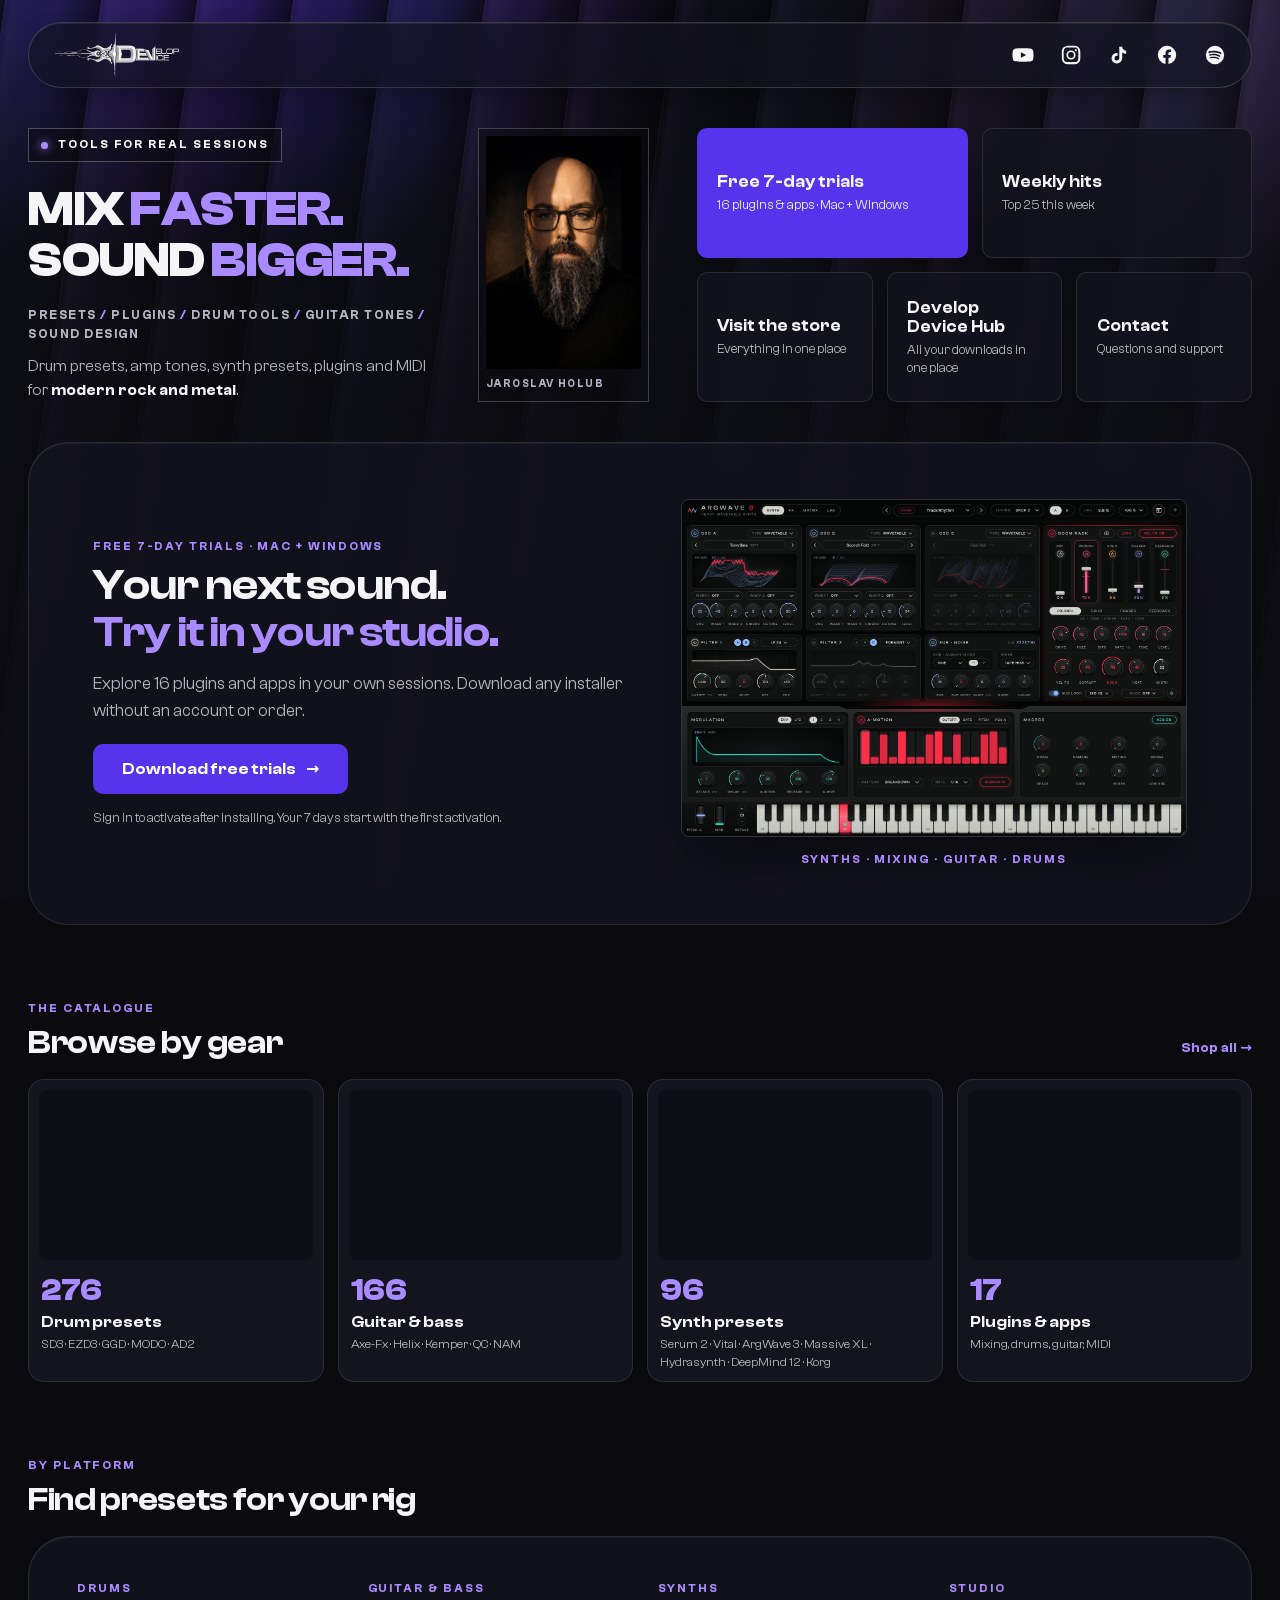
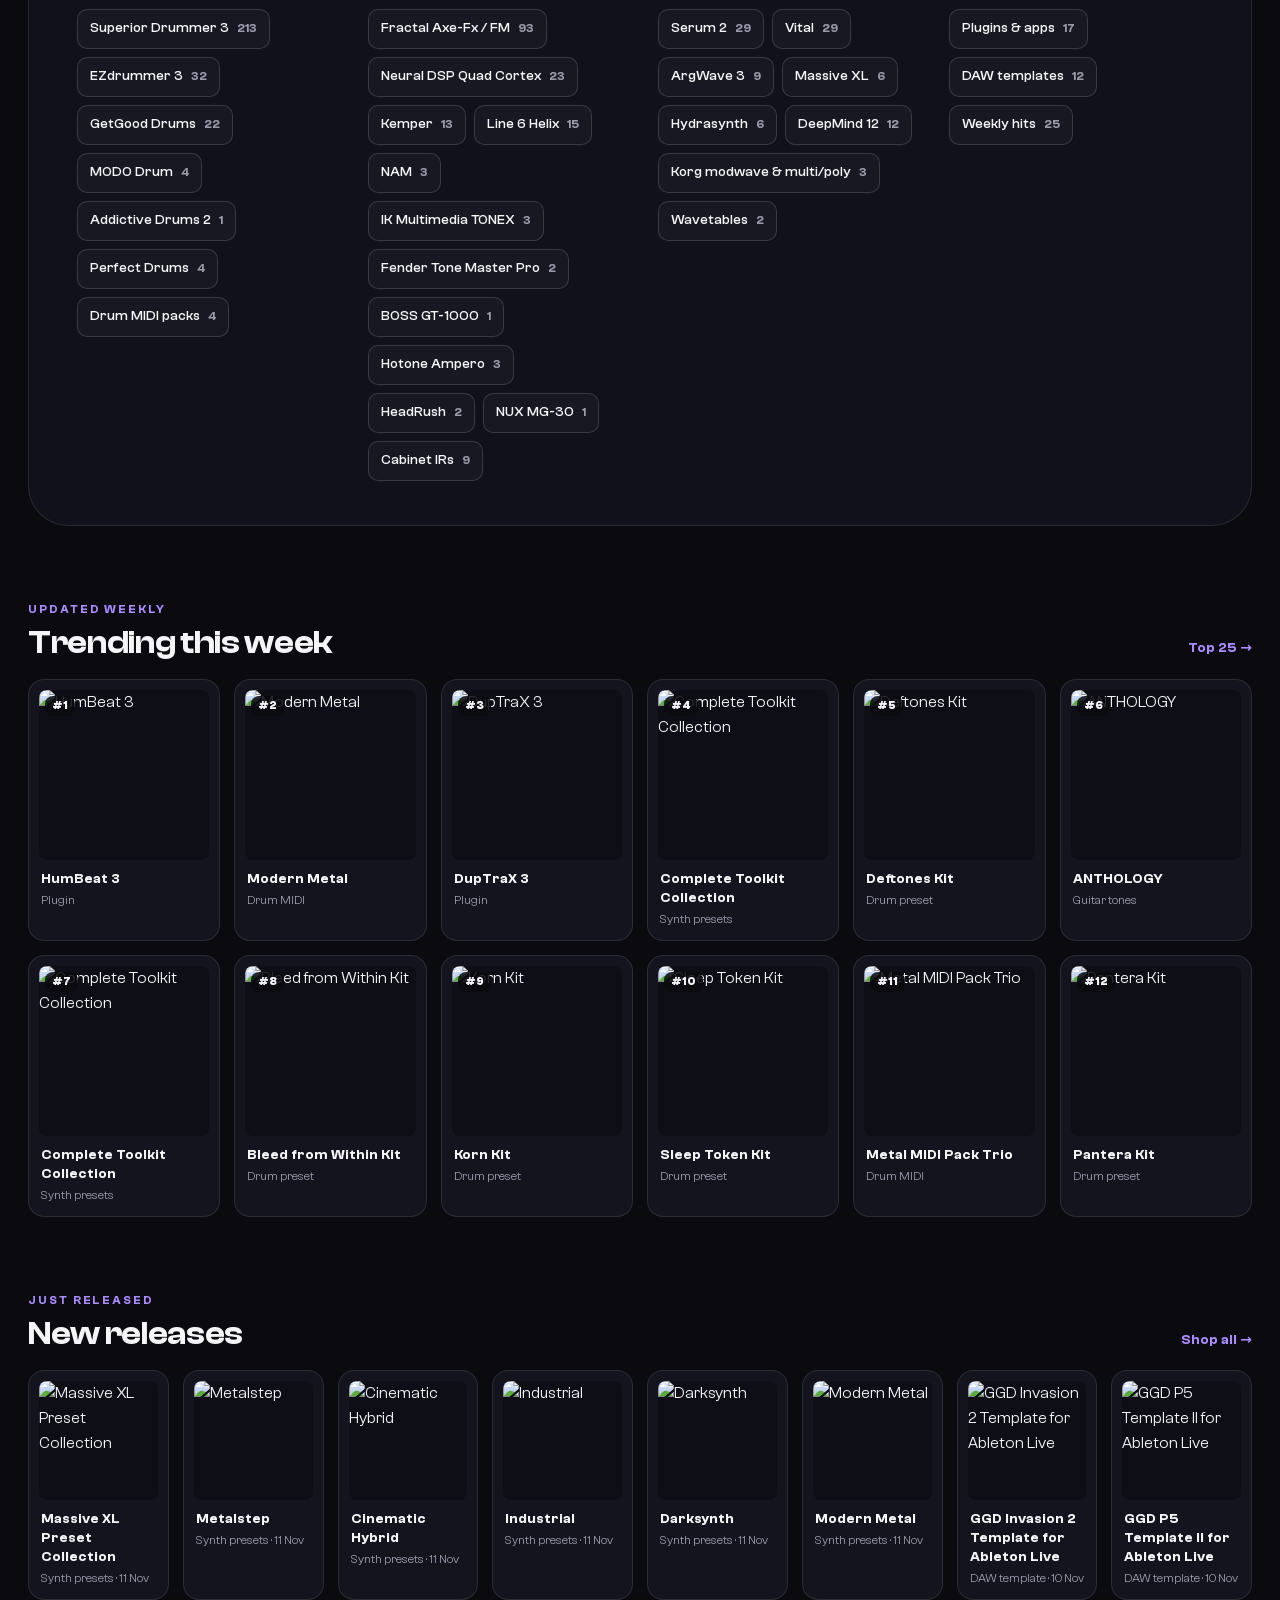
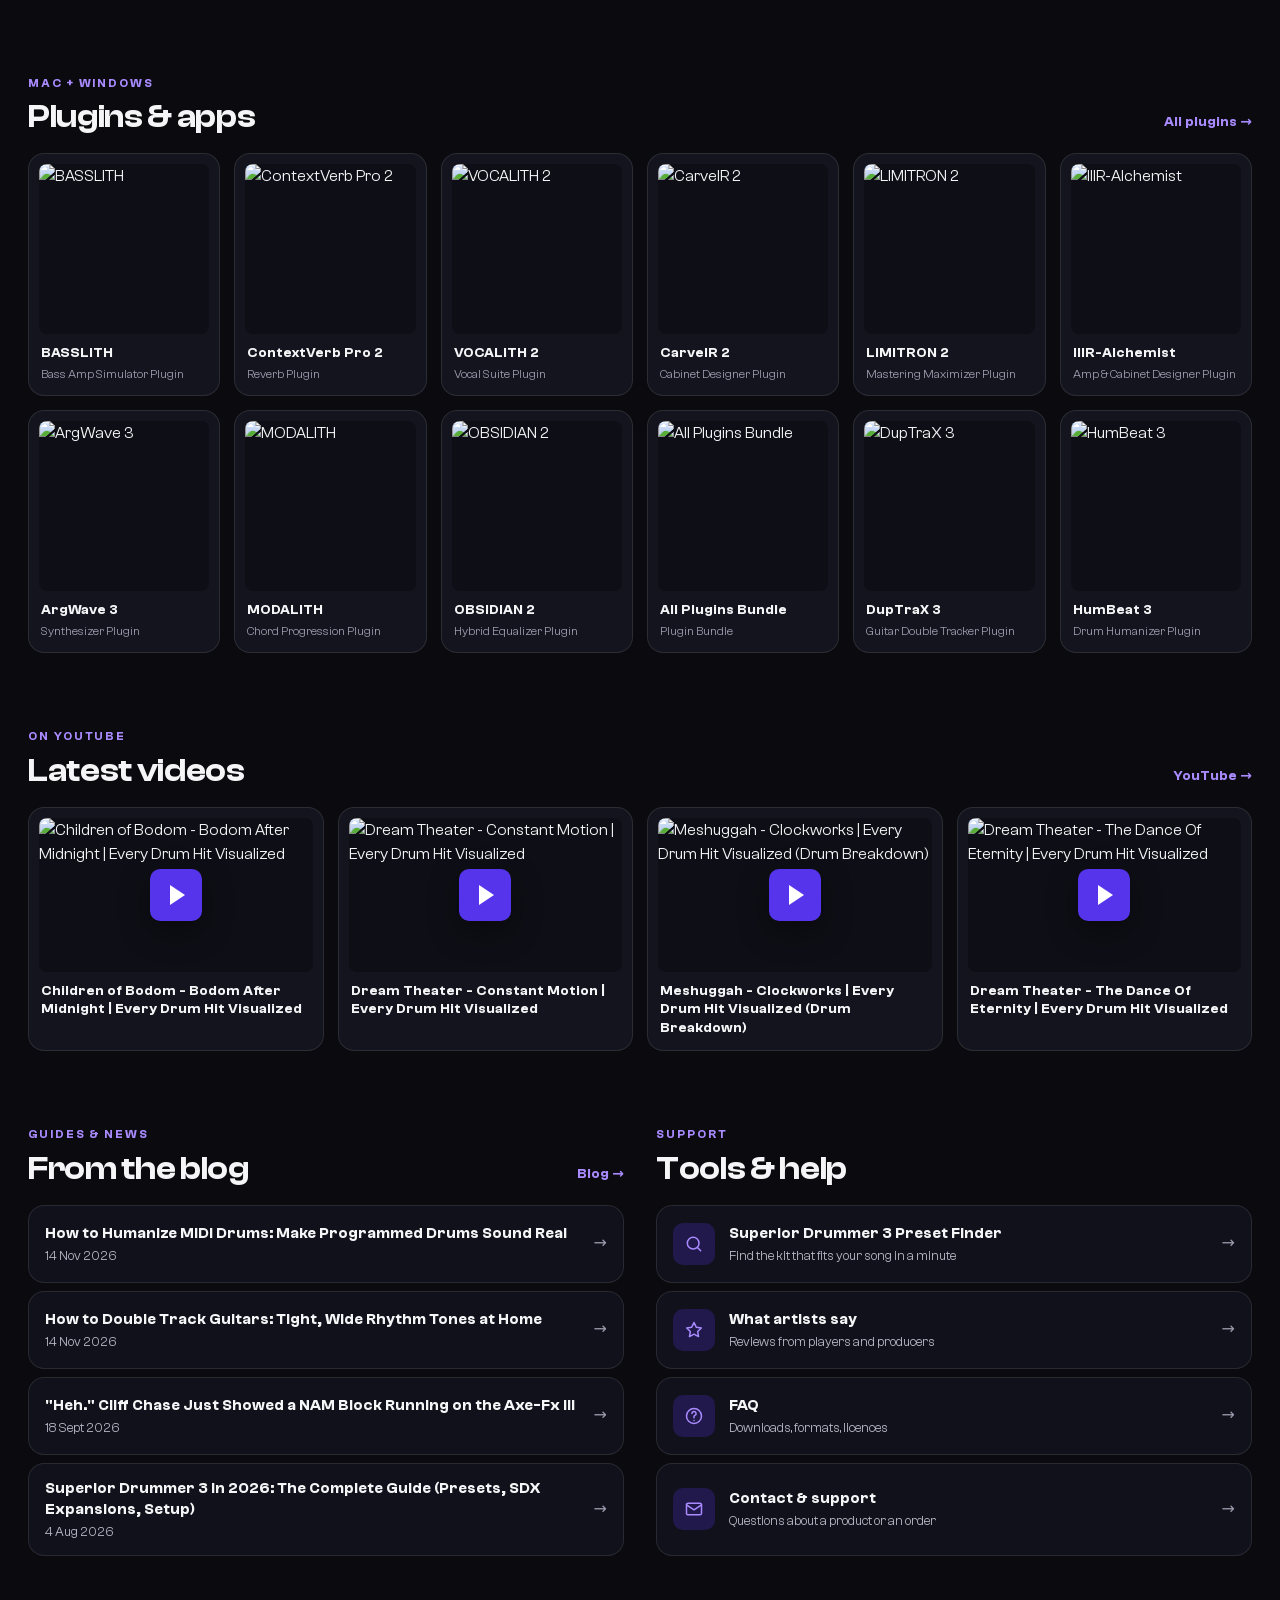
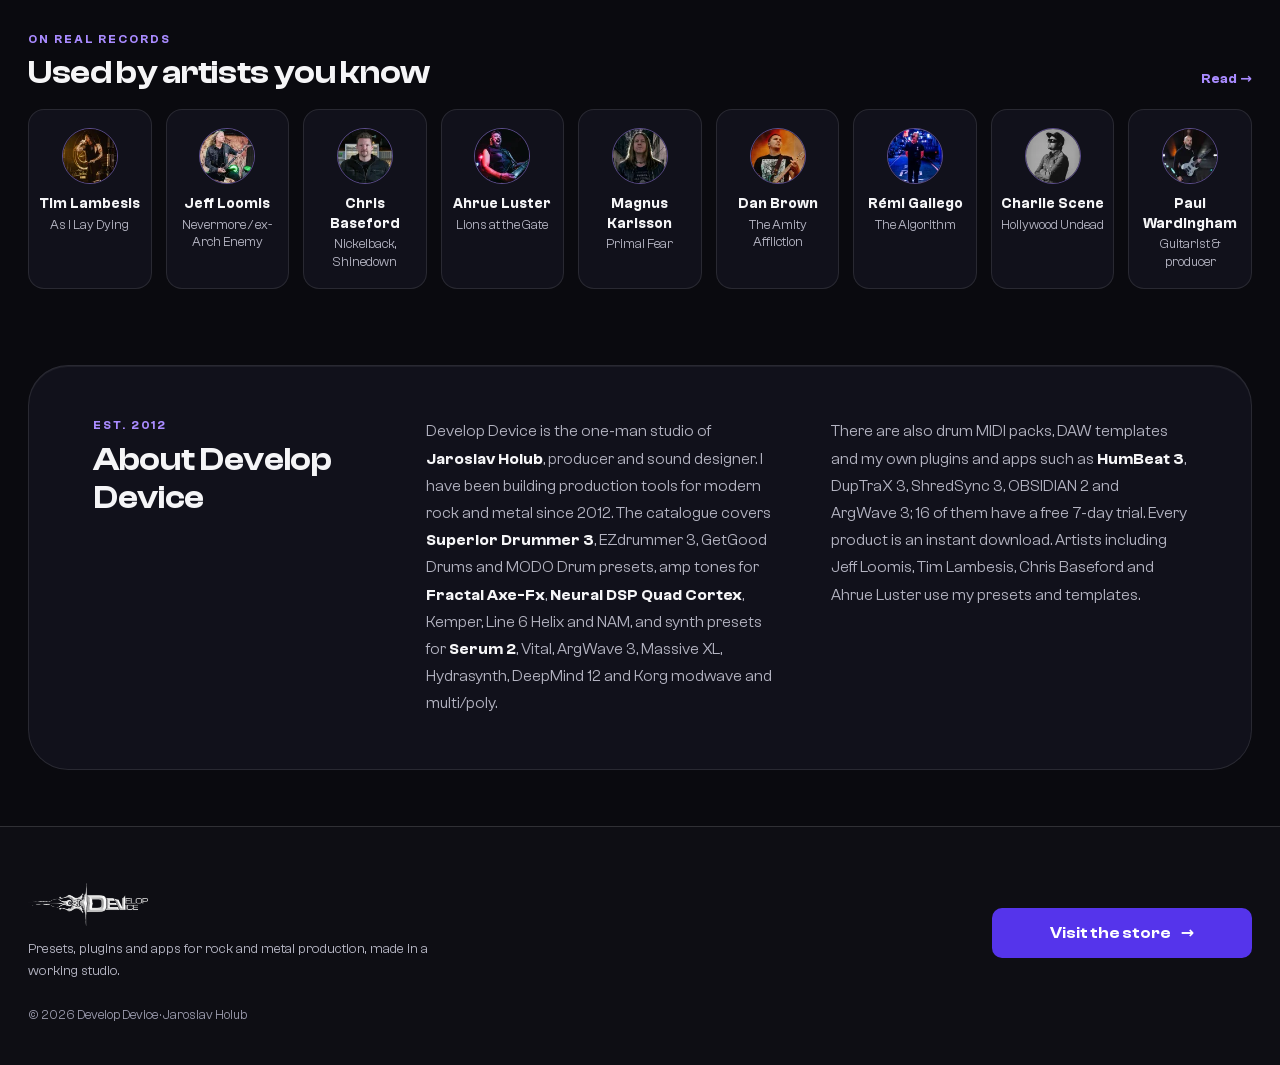
==== commit a354012f: "Update trending and counts from the store" ====
--- a/index.html
+++ b/index.html
@@ -537,10 +537,10 @@
       <div class="block__head"><div><span class="kicker">On YouTube</span><h2 id="vid-title">Latest videos</h2></div><a target="_blank" rel="noopener" class="more" href="https://www.youtube.com/@developdevicestudio">YouTube <span aria-hidden="true">→</span></a></div>
       <div class="vids">
         <!-- data:videos:start -->
+<a class="vid" target="_blank" rel="noopener" href="https://www.youtube.com/watch?v=CYT20tuDG00"><span class="vid__media"><img loading="lazy" width="480" height="270" alt="Children of Bodom - Bodom After Midnight | Every Drum Hit Visualized" src="https://i.ytimg.com/vi/CYT20tuDG00/mqdefault.jpg"><span class="vid__play" aria-hidden="true"></span></span><span class="vid__t">Children of Bodom - Bodom After Midnight | Every Drum Hit Visualized</span></a>
 <a class="vid" target="_blank" rel="noopener" href="https://www.youtube.com/watch?v=UXaCEQTp5TE"><span class="vid__media"><img loading="lazy" width="480" height="270" alt="Dream Theater - Constant Motion | Every Drum Hit Visualized" src="https://i.ytimg.com/vi/UXaCEQTp5TE/mqdefault.jpg"><span class="vid__play" aria-hidden="true"></span></span><span class="vid__t">Dream Theater - Constant Motion | Every Drum Hit Visualized</span></a>
 <a class="vid" target="_blank" rel="noopener" href="https://www.youtube.com/watch?v=QYcI5RNLSvU"><span class="vid__media"><img loading="lazy" width="480" height="270" alt="Meshuggah - Clockworks | Every Drum Hit Visualized (Drum Breakdown)" src="https://i.ytimg.com/vi/QYcI5RNLSvU/mqdefault.jpg"><span class="vid__play" aria-hidden="true"></span></span><span class="vid__t">Meshuggah - Clockworks | Every Drum Hit Visualized (Drum Breakdown)</span></a>
 <a class="vid" target="_blank" rel="noopener" href="https://www.youtube.com/watch?v=O8GcmrLvs0Y"><span class="vid__media"><img loading="lazy" width="480" height="270" alt="Dream Theater - The Dance Of Eternity | Every Drum Hit Visualized" src="https://i.ytimg.com/vi/O8GcmrLvs0Y/mqdefault.jpg"><span class="vid__play" aria-hidden="true"></span></span><span class="vid__t">Dream Theater - The Dance Of Eternity | Every Drum Hit Visualized</span></a>
-<a class="vid" target="_blank" rel="noopener" href="https://www.youtube.com/watch?v=DMKD8tH9BgA"><span class="vid__media"><img loading="lazy" width="480" height="270" alt="Black Friday: up to 70% off my plugins and presets. The prices are already reduced, no code needed." src="https://i.ytimg.com/vi/DMKD8tH9BgA/mqdefault.jpg"><span class="vid__play" aria-hidden="true"></span></span><span class="vid__t">Black Friday: up to 70% off my plugins and presets. The prices are already reduced, no code needed.</span></a>
         <!-- data:videos:end -->
       </div>
     </section>
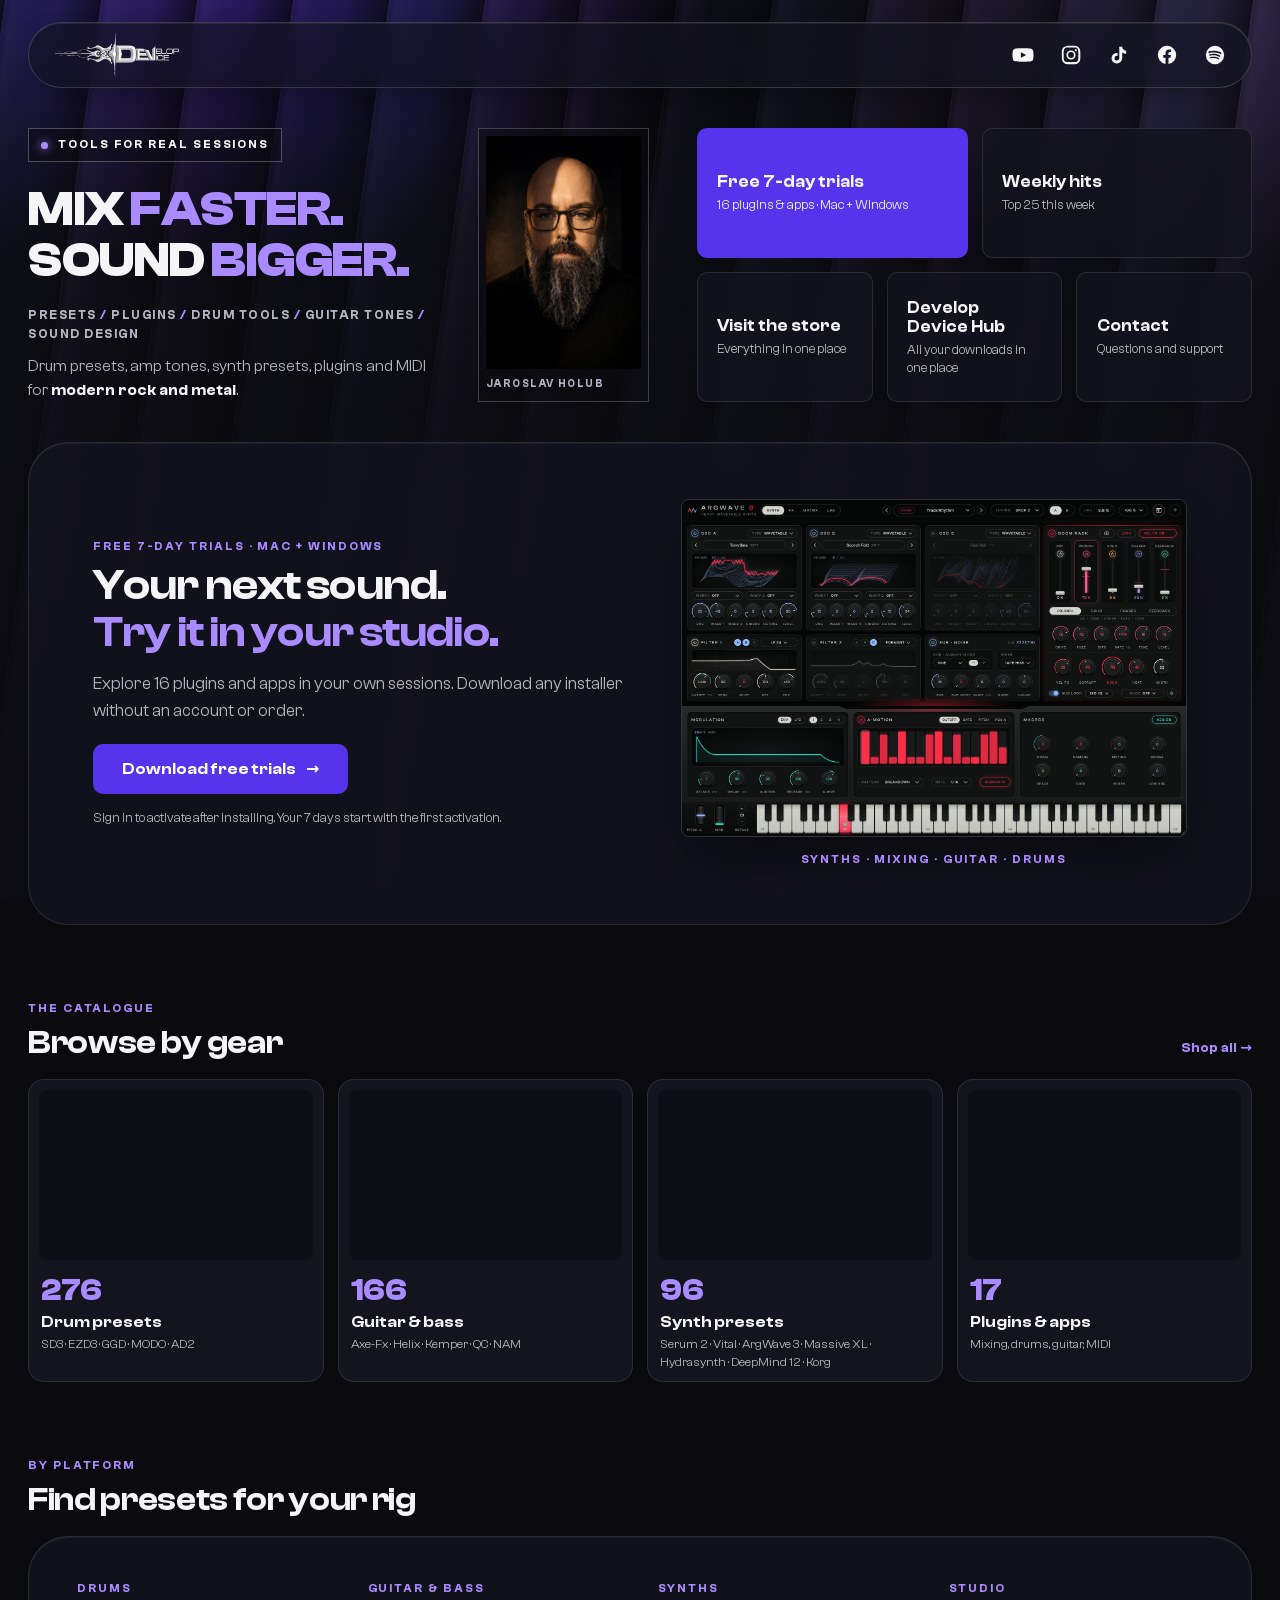
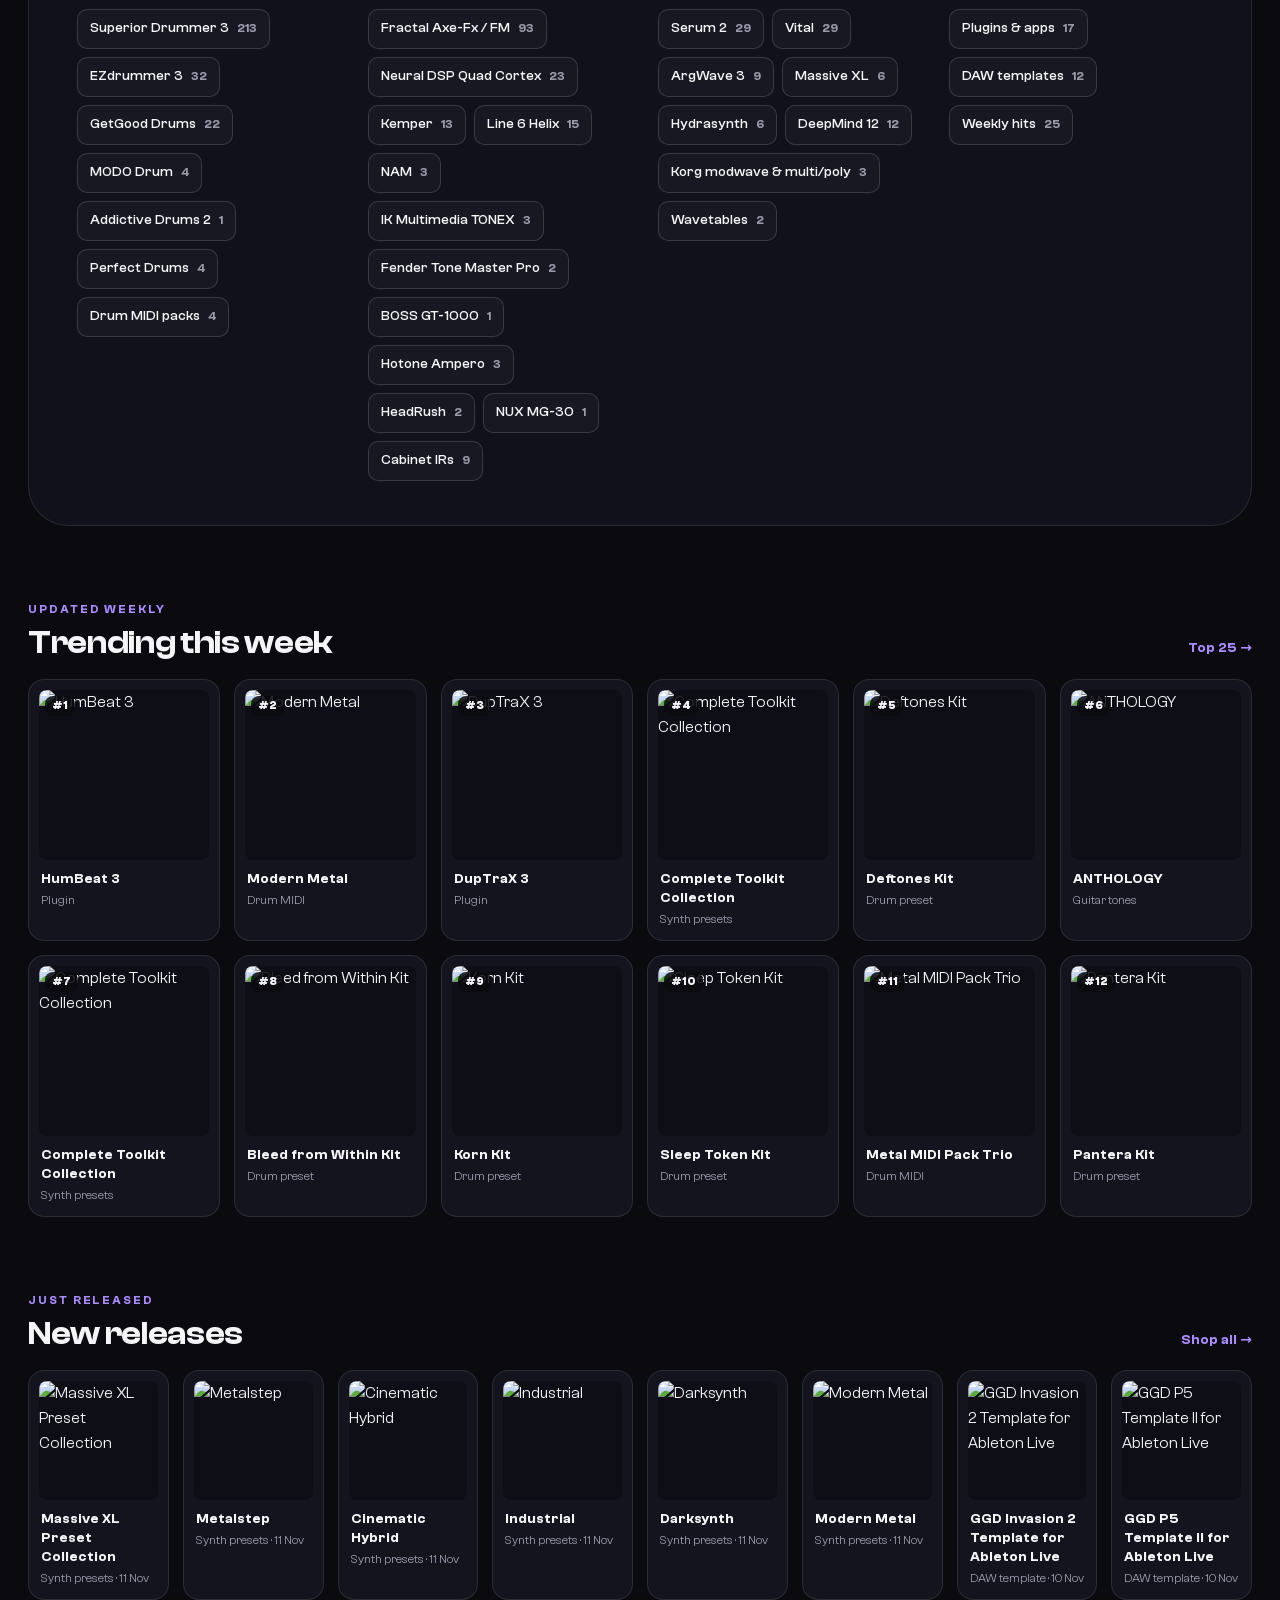
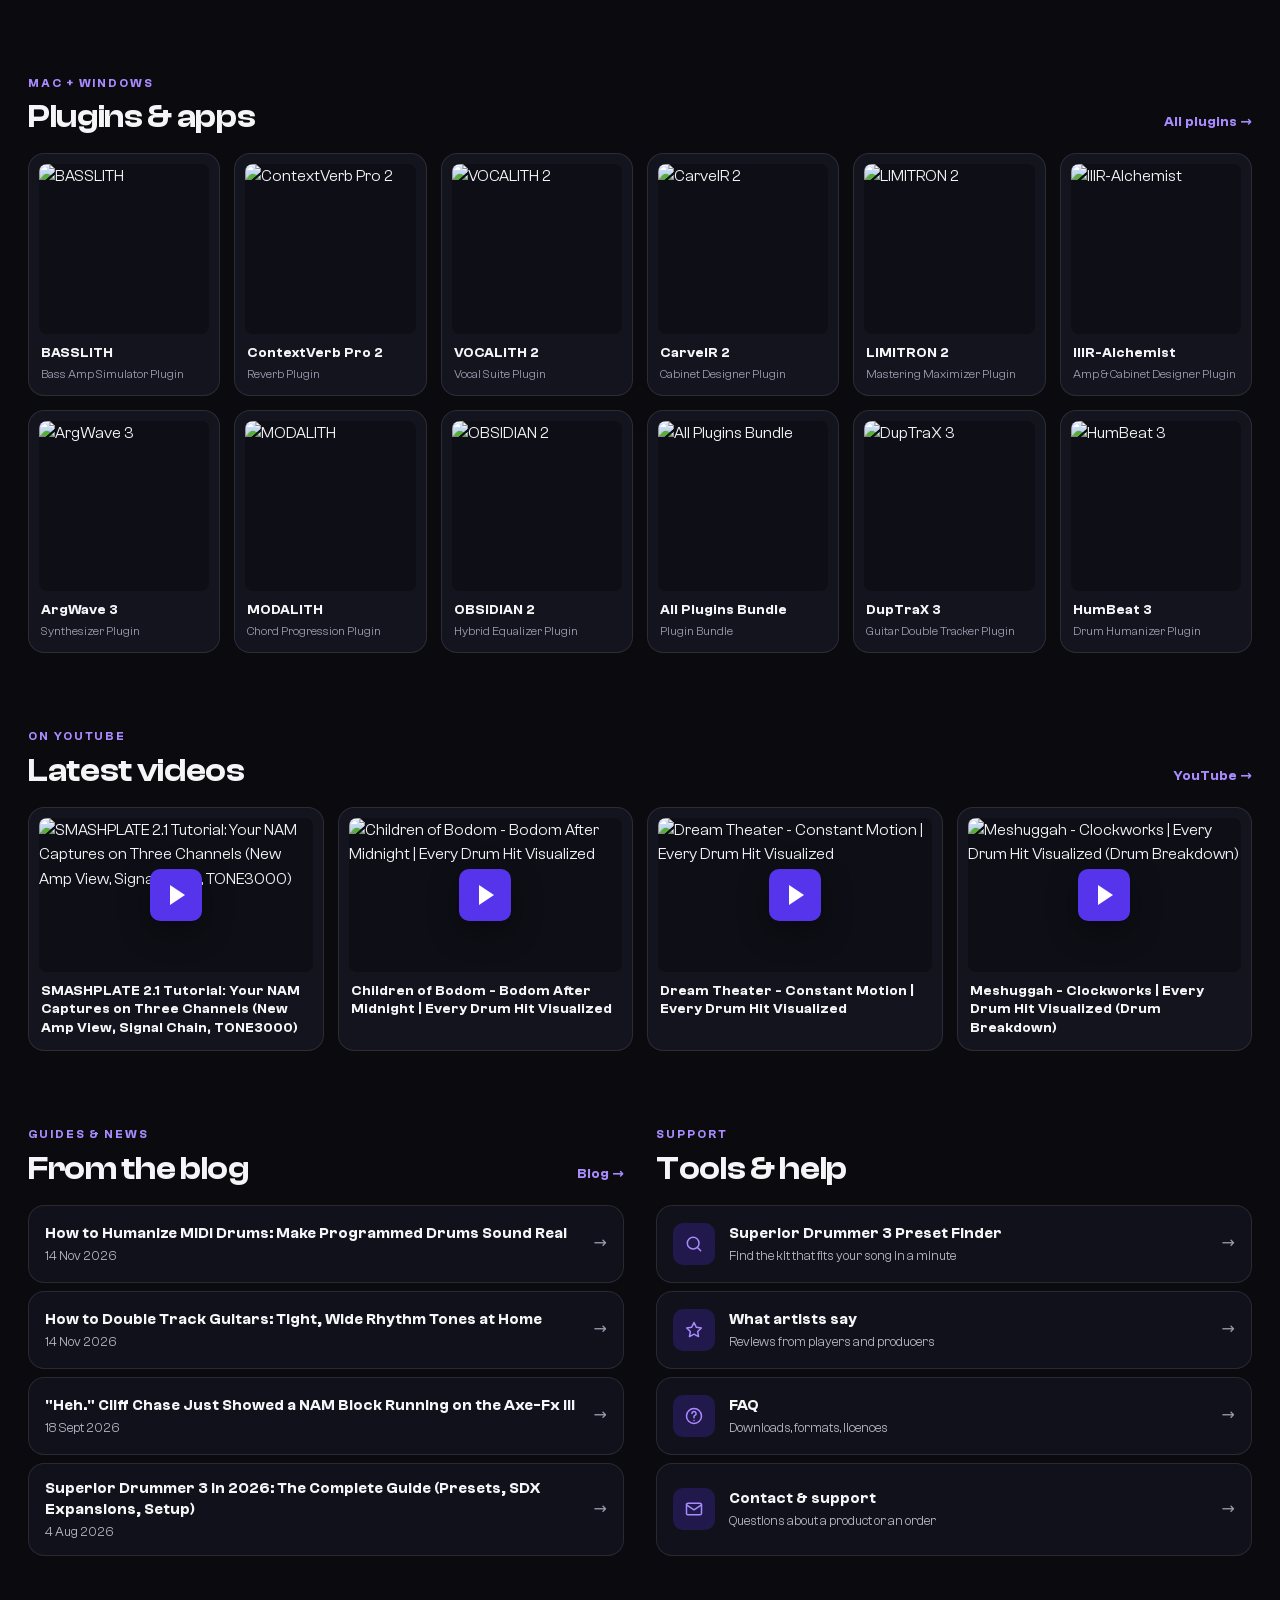
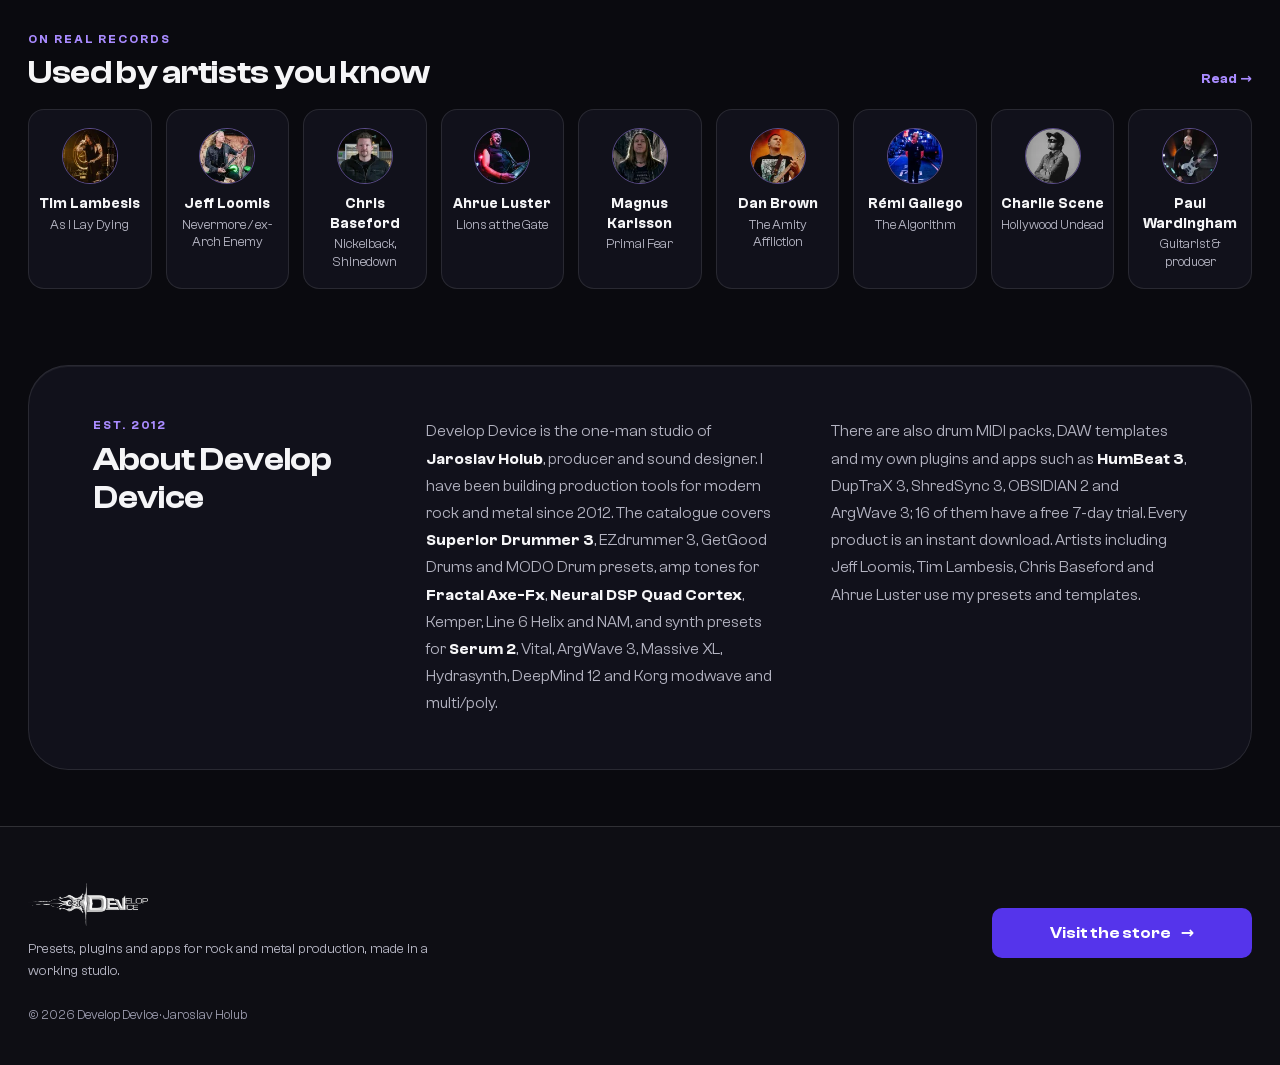
==== commit 85c55440: "Update trending and counts from the store" ====
--- a/index.html
+++ b/index.html
@@ -537,10 +537,10 @@
       <div class="block__head"><div><span class="kicker">On YouTube</span><h2 id="vid-title">Latest videos</h2></div><a target="_blank" rel="noopener" class="more" href="https://www.youtube.com/@developdevicestudio">YouTube <span aria-hidden="true">→</span></a></div>
       <div class="vids">
         <!-- data:videos:start -->
+<a class="vid" target="_blank" rel="noopener" href="https://www.youtube.com/watch?v=kHX6kCDt6HM"><span class="vid__media"><img loading="lazy" width="480" height="270" alt="SMASHPLATE 2.1 Tutorial: Your NAM Captures on Three Channels (New Amp View, Signal Chain, TONE3000)" src="https://i.ytimg.com/vi/kHX6kCDt6HM/mqdefault.jpg"><span class="vid__play" aria-hidden="true"></span></span><span class="vid__t">SMASHPLATE 2.1 Tutorial: Your NAM Captures on Three Channels (New Amp View, Signal Chain, TONE3000)</span></a>
 <a class="vid" target="_blank" rel="noopener" href="https://www.youtube.com/watch?v=CYT20tuDG00"><span class="vid__media"><img loading="lazy" width="480" height="270" alt="Children of Bodom - Bodom After Midnight | Every Drum Hit Visualized" src="https://i.ytimg.com/vi/CYT20tuDG00/mqdefault.jpg"><span class="vid__play" aria-hidden="true"></span></span><span class="vid__t">Children of Bodom - Bodom After Midnight | Every Drum Hit Visualized</span></a>
 <a class="vid" target="_blank" rel="noopener" href="https://www.youtube.com/watch?v=UXaCEQTp5TE"><span class="vid__media"><img loading="lazy" width="480" height="270" alt="Dream Theater - Constant Motion | Every Drum Hit Visualized" src="https://i.ytimg.com/vi/UXaCEQTp5TE/mqdefault.jpg"><span class="vid__play" aria-hidden="true"></span></span><span class="vid__t">Dream Theater - Constant Motion | Every Drum Hit Visualized</span></a>
 <a class="vid" target="_blank" rel="noopener" href="https://www.youtube.com/watch?v=QYcI5RNLSvU"><span class="vid__media"><img loading="lazy" width="480" height="270" alt="Meshuggah - Clockworks | Every Drum Hit Visualized (Drum Breakdown)" src="https://i.ytimg.com/vi/QYcI5RNLSvU/mqdefault.jpg"><span class="vid__play" aria-hidden="true"></span></span><span class="vid__t">Meshuggah - Clockworks | Every Drum Hit Visualized (Drum Breakdown)</span></a>
-<a class="vid" target="_blank" rel="noopener" href="https://www.youtube.com/watch?v=O8GcmrLvs0Y"><span class="vid__media"><img loading="lazy" width="480" height="270" alt="Dream Theater - The Dance Of Eternity | Every Drum Hit Visualized" src="https://i.ytimg.com/vi/O8GcmrLvs0Y/mqdefault.jpg"><span class="vid__play" aria-hidden="true"></span></span><span class="vid__t">Dream Theater - The Dance Of Eternity | Every Drum Hit Visualized</span></a>
         <!-- data:videos:end -->
       </div>
     </section>
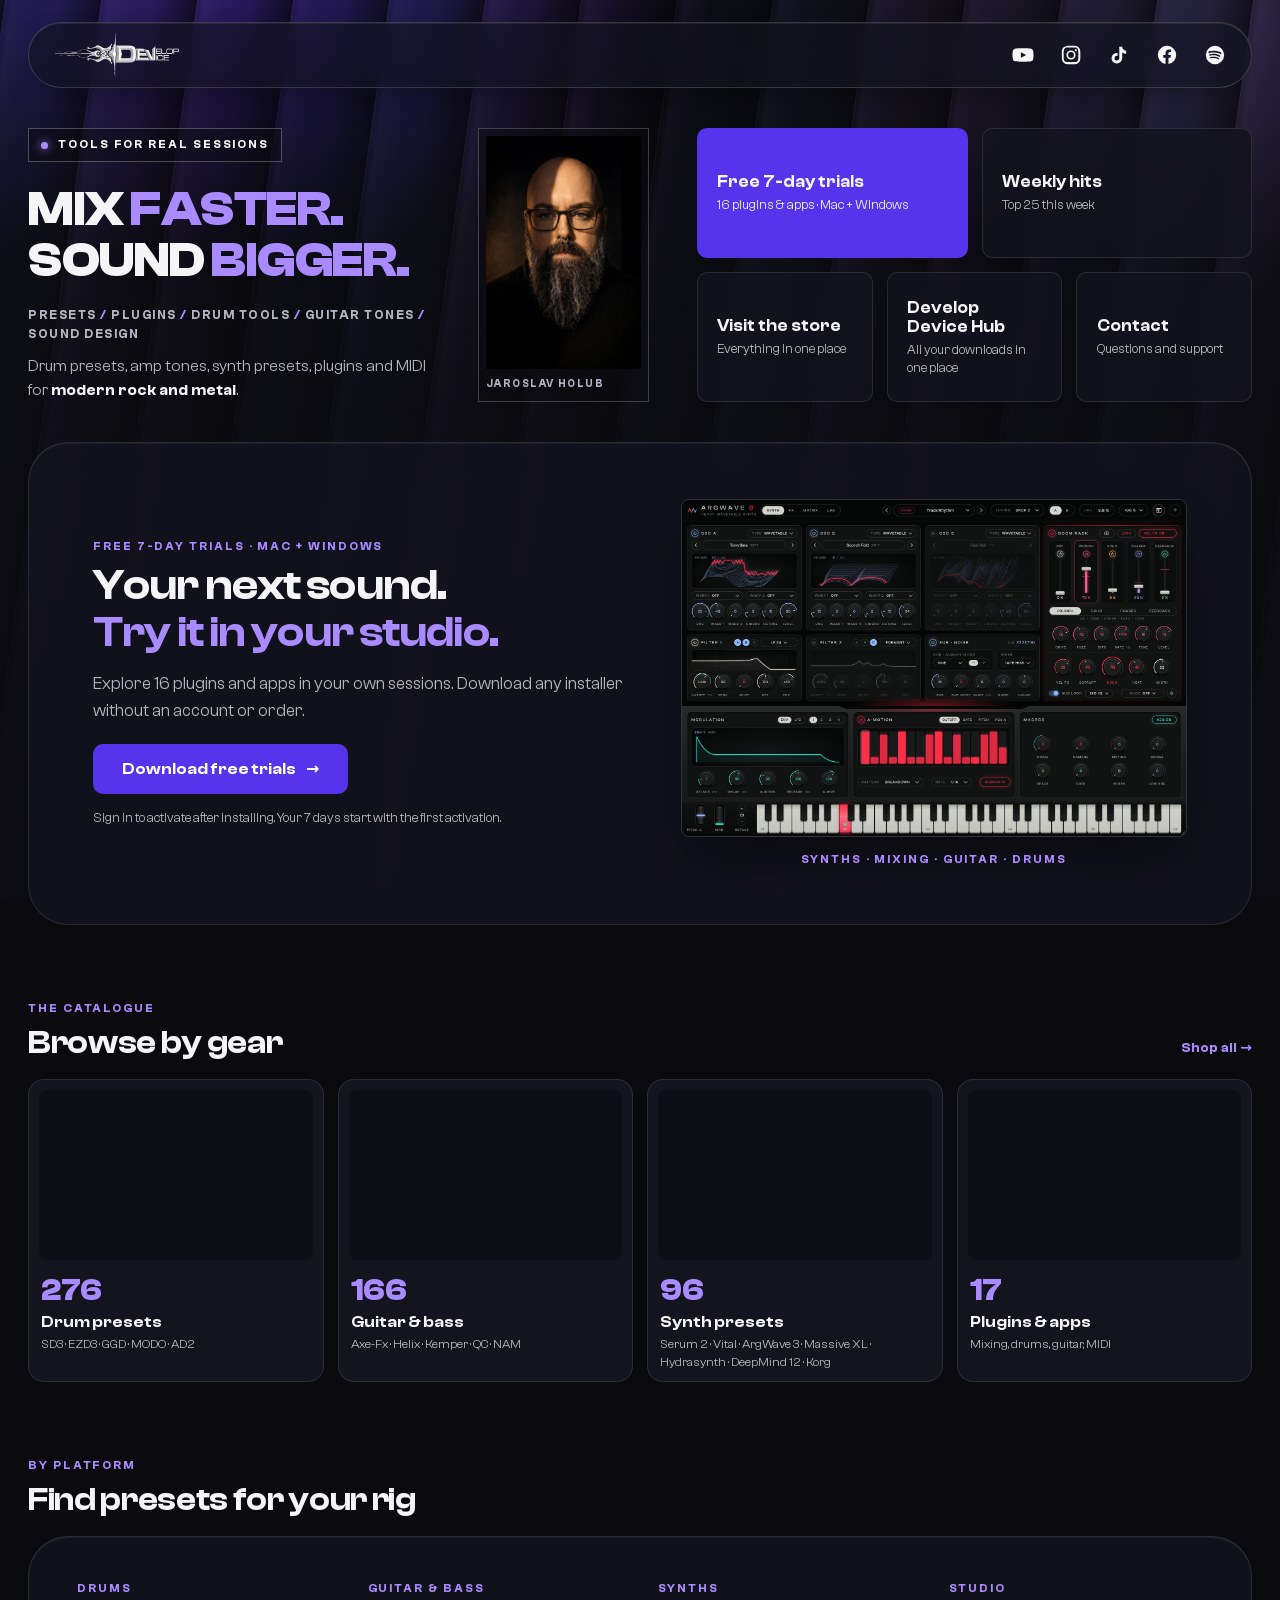
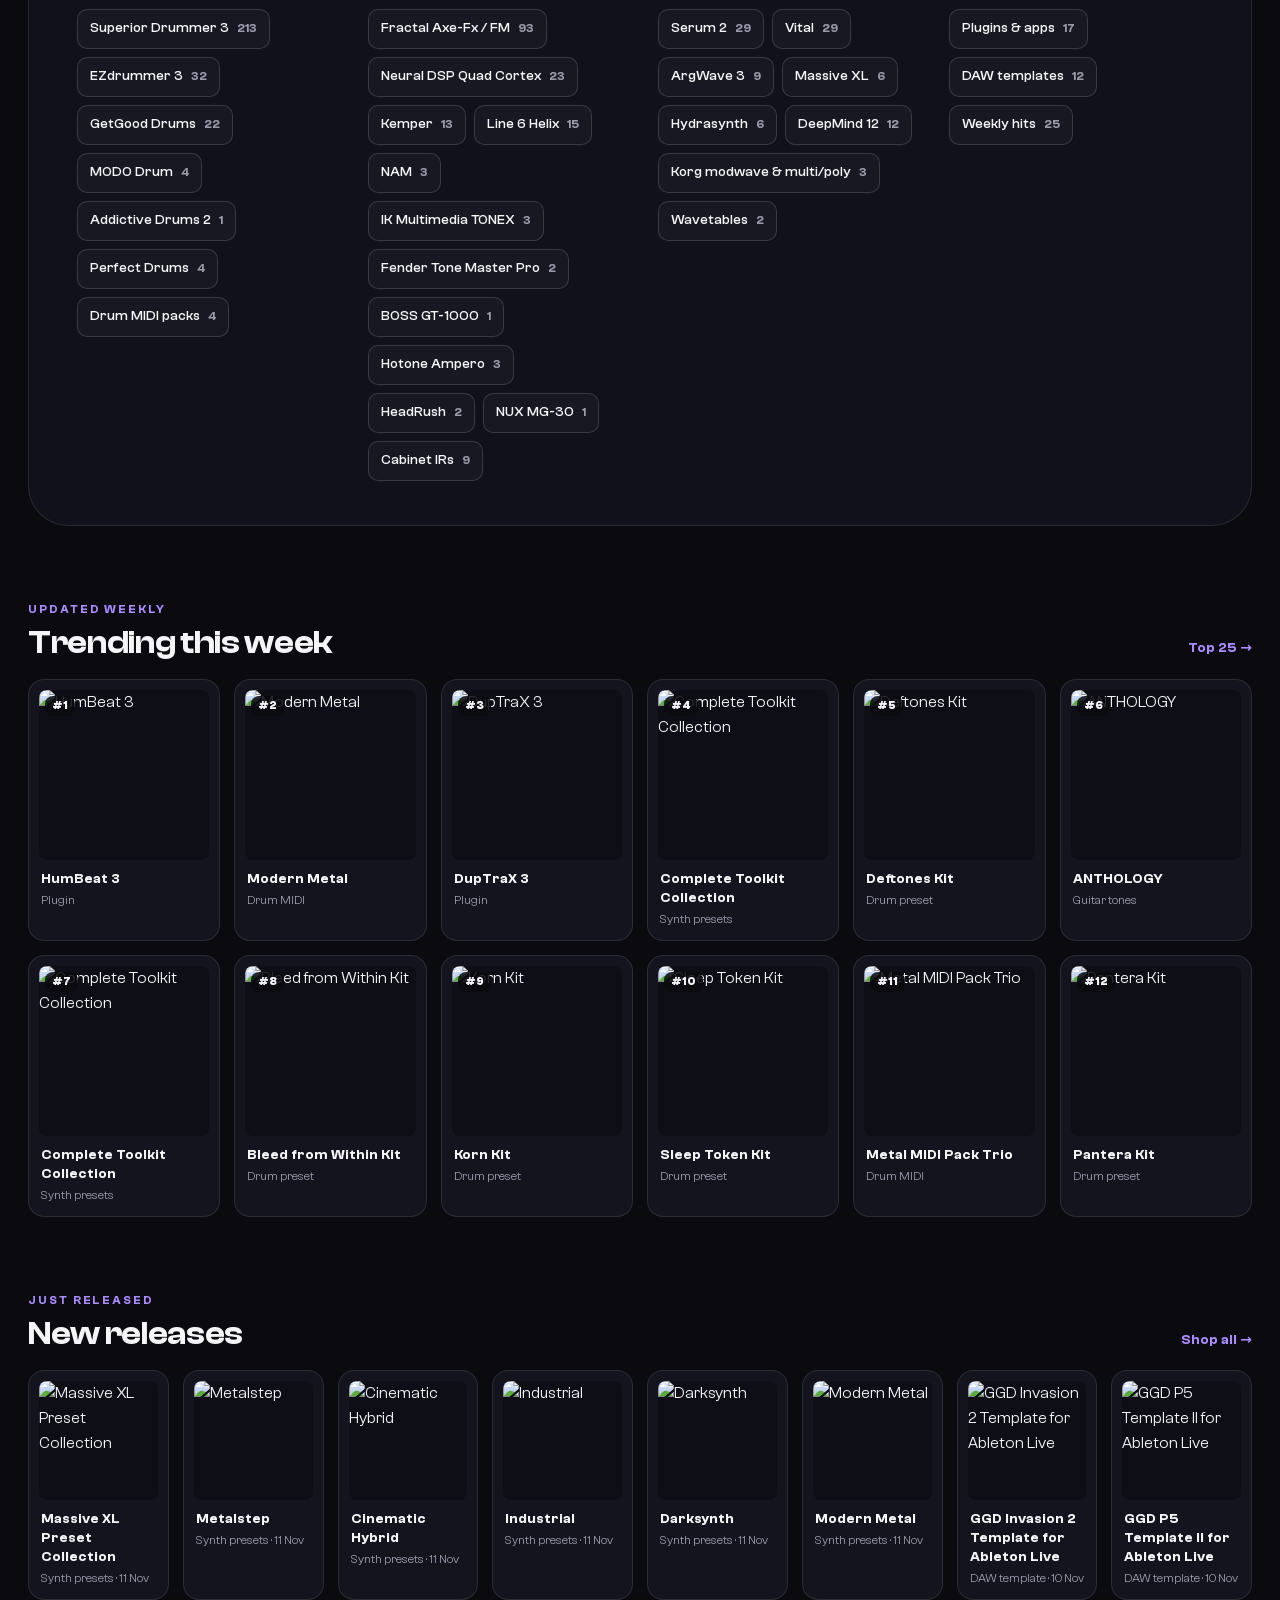
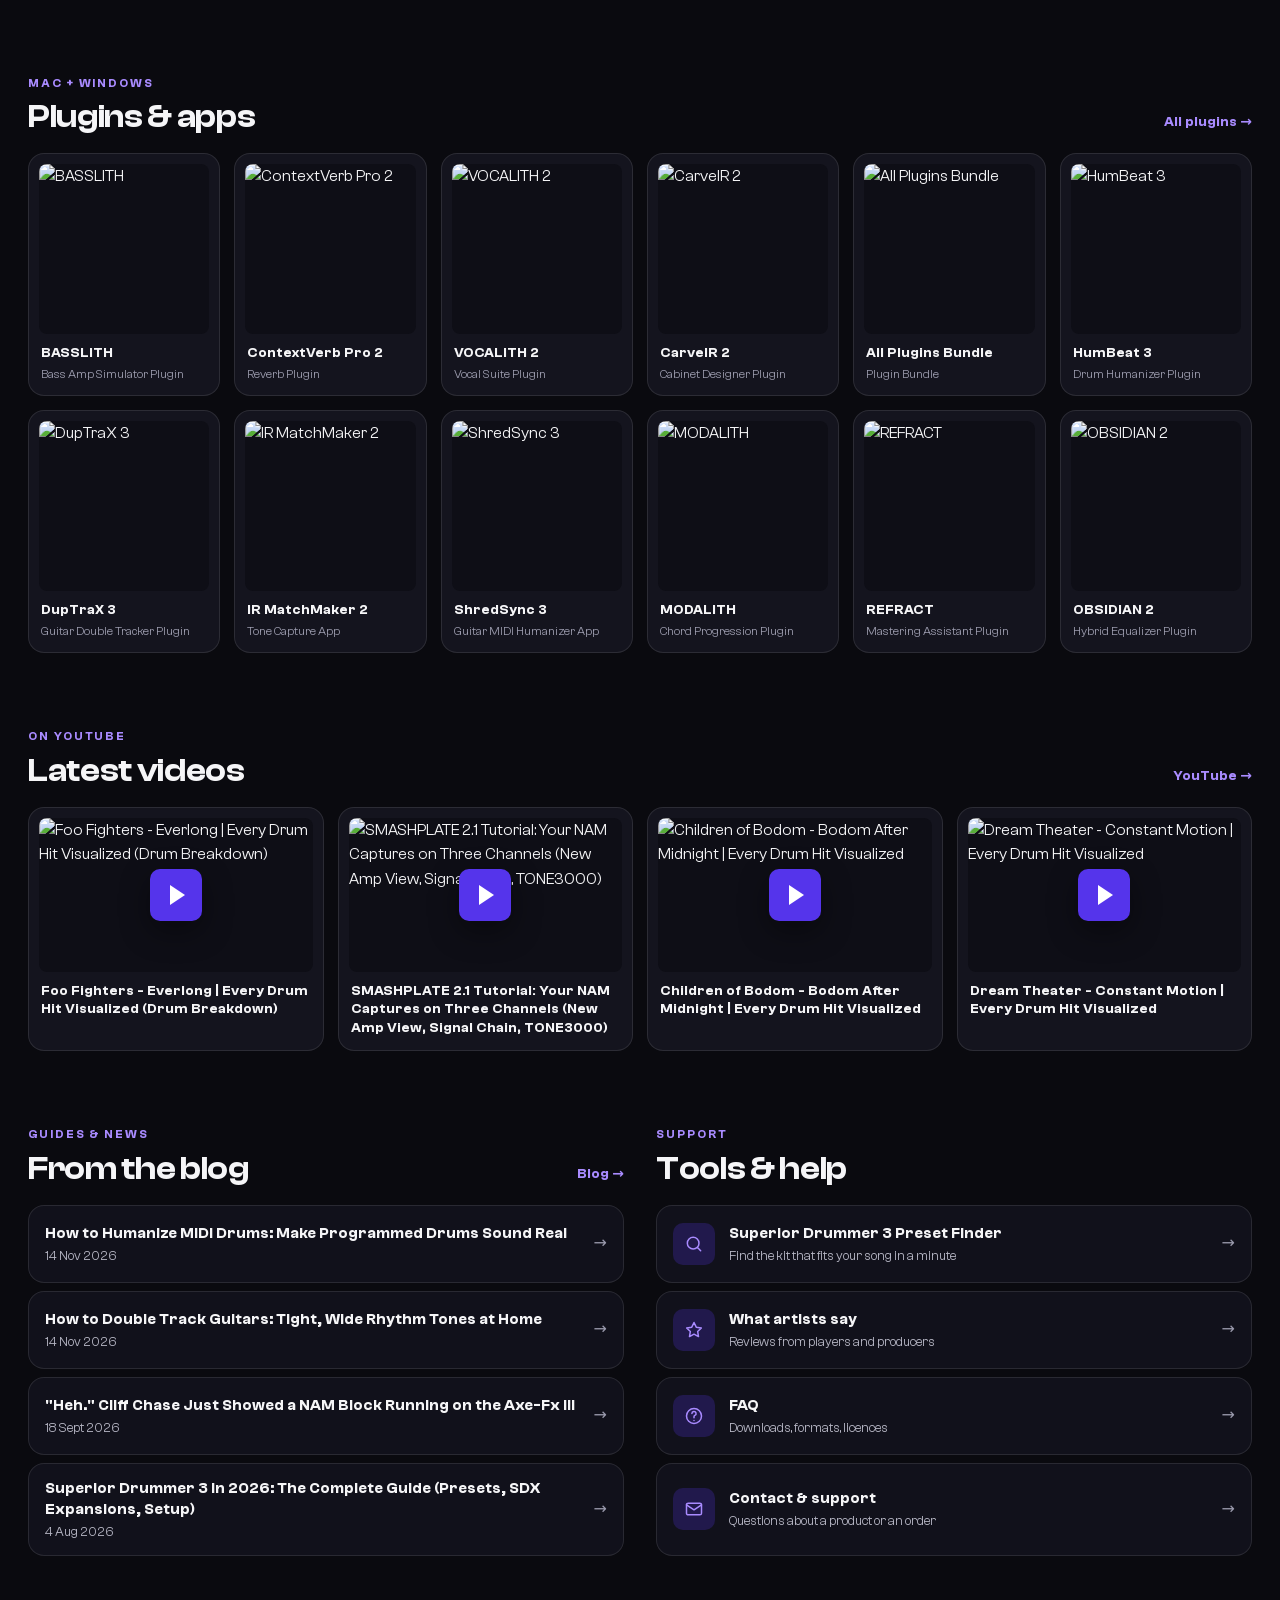
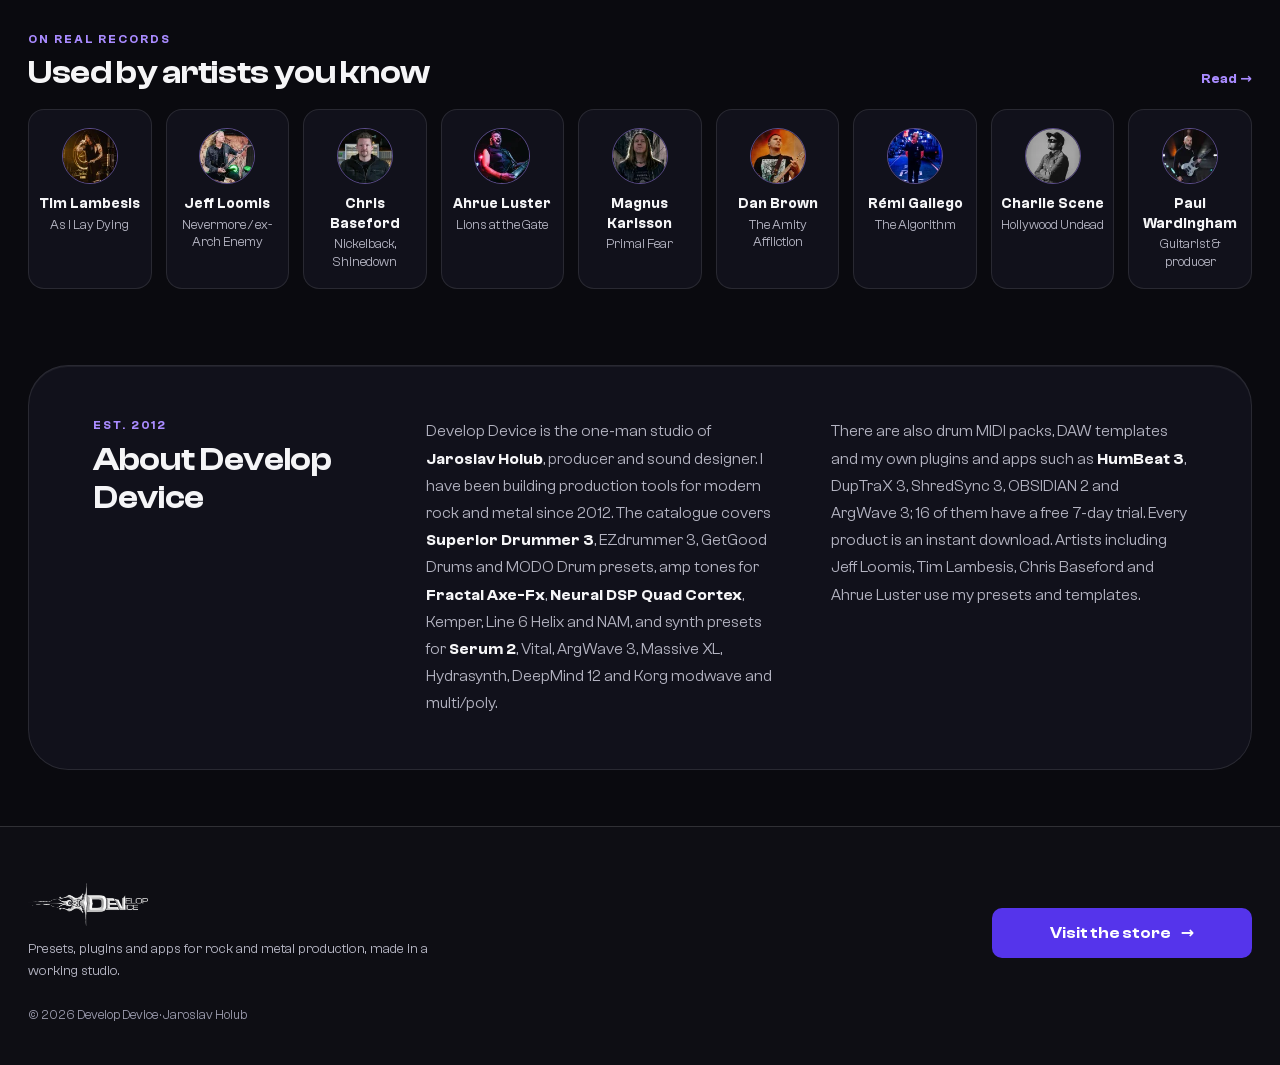
==== commit 253c5cb9: "Update trending and counts from the store" ====
--- a/index.html
+++ b/index.html
@@ -521,14 +521,14 @@
 <a class="pcard" target="_blank" rel="noopener" href="https://developdevice.com/products/contextverb-pro-2?utm_source=links&amp;utm_medium=linkhub"><span class="pcard__media"><img loading="lazy" decoding="async" width="400" height="400" alt="ContextVerb Pro 2" src="https://cdn.shopify.com/s/files/1/2599/2974/files/ctv2-main.jpg?v=1792409715&amp;width=400&amp;height=400&amp;crop=center" srcset="https://cdn.shopify.com/s/files/1/2599/2974/files/ctv2-main.jpg?v=1792409715&amp;width=200&amp;height=200&amp;crop=center 200w, https://cdn.shopify.com/s/files/1/2599/2974/files/ctv2-main.jpg?v=1792409715&amp;width=300&amp;height=300&amp;crop=center 300w, https://cdn.shopify.com/s/files/1/2599/2974/files/ctv2-main.jpg?v=1792409715&amp;width=400&amp;height=400&amp;crop=center 400w" sizes="(min-width: 1100px) calc((min(100vw - 56px, 1600px) - 70px) / 6), (min-width: 760px) calc((100vw - 92px) / 4), 46vw"></span><span class="pcard__body"><span class="pcard__t">ContextVerb Pro 2</span><span class="pcard__k">Reverb Plugin</span></span></a>
 <a class="pcard" target="_blank" rel="noopener" href="https://developdevice.com/products/vocalith-2-vocal-suite?utm_source=links&amp;utm_medium=linkhub"><span class="pcard__media"><img loading="lazy" decoding="async" width="400" height="400" alt="VOCALITH 2" src="https://cdn.shopify.com/s/files/1/2599/2974/files/vc2-main.jpg?v=1792317129&amp;width=400&amp;height=400&amp;crop=center" srcset="https://cdn.shopify.com/s/files/1/2599/2974/files/vc2-main.jpg?v=1792317129&amp;width=200&amp;height=200&amp;crop=center 200w, https://cdn.shopify.com/s/files/1/2599/2974/files/vc2-main.jpg?v=1792317129&amp;width=300&amp;height=300&amp;crop=center 300w, https://cdn.shopify.com/s/files/1/2599/2974/files/vc2-main.jpg?v=1792317129&amp;width=400&amp;height=400&amp;crop=center 400w" sizes="(min-width: 1100px) calc((min(100vw - 56px, 1600px) - 70px) / 6), (min-width: 760px) calc((100vw - 92px) / 4), 46vw"></span><span class="pcard__body"><span class="pcard__t">VOCALITH 2</span><span class="pcard__k">Vocal Suite Plugin</span></span></a>
 <a class="pcard" target="_blank" rel="noopener" href="https://developdevice.com/products/carveir-2-context-cabinet-designer?utm_source=links&amp;utm_medium=linkhub"><span class="pcard__media"><img loading="lazy" decoding="async" width="400" height="400" alt="CarveIR 2" src="https://cdn.shopify.com/s/files/1/2599/2974/files/cv2-main.jpg?v=1792340181&amp;width=400&amp;height=400&amp;crop=center" srcset="https://cdn.shopify.com/s/files/1/2599/2974/files/cv2-main.jpg?v=1792340181&amp;width=200&amp;height=200&amp;crop=center 200w, https://cdn.shopify.com/s/files/1/2599/2974/files/cv2-main.jpg?v=1792340181&amp;width=300&amp;height=300&amp;crop=center 300w, https://cdn.shopify.com/s/files/1/2599/2974/files/cv2-main.jpg?v=1792340181&amp;width=400&amp;height=400&amp;crop=center 400w" sizes="(min-width: 1100px) calc((min(100vw - 56px, 1600px) - 70px) / 6), (min-width: 760px) calc((100vw - 92px) / 4), 46vw"></span><span class="pcard__body"><span class="pcard__t">CarveIR 2</span><span class="pcard__k">Cabinet Designer Plugin</span></span></a>
-<a class="pcard" target="_blank" rel="noopener" href="https://developdevice.com/products/limitron-2-mastering-maximizer?utm_source=links&amp;utm_medium=linkhub"><span class="pcard__media"><img loading="lazy" decoding="async" width="400" height="400" alt="LIMITRON 2" src="https://cdn.shopify.com/s/files/1/2599/2974/files/lm2-main.jpg?v=1792227525&amp;width=400&amp;height=400&amp;crop=center" srcset="https://cdn.shopify.com/s/files/1/2599/2974/files/lm2-main.jpg?v=1792227525&amp;width=200&amp;height=200&amp;crop=center 200w, https://cdn.shopify.com/s/files/1/2599/2974/files/lm2-main.jpg?v=1792227525&amp;width=300&amp;height=300&amp;crop=center 300w, https://cdn.shopify.com/s/files/1/2599/2974/files/lm2-main.jpg?v=1792227525&amp;width=400&amp;height=400&amp;crop=center 400w" sizes="(min-width: 1100px) calc((min(100vw - 56px, 1600px) - 70px) / 6), (min-width: 760px) calc((100vw - 92px) / 4), 46vw"></span><span class="pcard__body"><span class="pcard__t">LIMITRON 2</span><span class="pcard__k">Mastering Maximizer Plugin</span></span></a>
-<a class="pcard" target="_blank" rel="noopener" href="https://developdevice.com/products/iiir-alchemist-amp-cabinet-designer?utm_source=links&amp;utm_medium=linkhub"><span class="pcard__media"><img loading="lazy" decoding="async" width="400" height="400" alt="IIIR-Alchemist" src="https://cdn.shopify.com/s/files/1/2599/2974/files/ia3-main-house-2026-10-17.png?v=1792246834&amp;width=400&amp;height=400&amp;crop=center" srcset="https://cdn.shopify.com/s/files/1/2599/2974/files/ia3-main-house-2026-10-17.png?v=1792246834&amp;width=200&amp;height=200&amp;crop=center 200w, https://cdn.shopify.com/s/files/1/2599/2974/files/ia3-main-house-2026-10-17.png?v=1792246834&amp;width=300&amp;height=300&amp;crop=center 300w, https://cdn.shopify.com/s/files/1/2599/2974/files/ia3-main-house-2026-10-17.png?v=1792246834&amp;width=400&amp;height=400&amp;crop=center 400w" sizes="(min-width: 1100px) calc((min(100vw - 56px, 1600px) - 70px) / 6), (min-width: 760px) calc((100vw - 92px) / 4), 46vw"></span><span class="pcard__body"><span class="pcard__t">IIIR-Alchemist</span><span class="pcard__k">Amp &amp; Cabinet Designer Plugin</span></span></a>
-<a class="pcard" target="_blank" rel="noopener" href="https://developdevice.com/products/argwave-3-heavy-wavetable-synth-plugin?utm_source=links&amp;utm_medium=linkhub"><span class="pcard__media"><img loading="lazy" decoding="async" width="400" height="400" alt="ArgWave 3" src="https://cdn.shopify.com/s/files/1/2599/2974/files/aw3-main_822ed42f-9e49-40df-8c13-733a67ff0bfb.jpg?v=1792086000&amp;width=400&amp;height=400&amp;crop=center" srcset="https://cdn.shopify.com/s/files/1/2599/2974/files/aw3-main_822ed42f-9e49-40df-8c13-733a67ff0bfb.jpg?v=1792086000&amp;width=200&amp;height=200&amp;crop=center 200w, https://cdn.shopify.com/s/files/1/2599/2974/files/aw3-main_822ed42f-9e49-40df-8c13-733a67ff0bfb.jpg?v=1792086000&amp;width=300&amp;height=300&amp;crop=center 300w, https://cdn.shopify.com/s/files/1/2599/2974/files/aw3-main_822ed42f-9e49-40df-8c13-733a67ff0bfb.jpg?v=1792086000&amp;width=400&amp;height=400&amp;crop=center 400w" sizes="(min-width: 1100px) calc((min(100vw - 56px, 1600px) - 70px) / 6), (min-width: 760px) calc((100vw - 92px) / 4), 46vw"></span><span class="pcard__body"><span class="pcard__t">ArgWave 3</span><span class="pcard__k">Synthesizer Plugin</span></span></a>
+<a class="pcard" target="_blank" rel="noopener" href="https://developdevice.com/products/all-plugins-bundle?utm_source=links&amp;utm_medium=linkhub"><span class="pcard__media"><img loading="lazy" decoding="async" width="400" height="400" alt="All Plugins Bundle" src="https://cdn.shopify.com/s/files/1/2599/2974/files/all-plugins-bundle-basslith-2026-11-04.png?v=1793820790&amp;width=400&amp;height=400&amp;crop=center" srcset="https://cdn.shopify.com/s/files/1/2599/2974/files/all-plugins-bundle-basslith-2026-11-04.png?v=1793820790&amp;width=200&amp;height=200&amp;crop=center 200w, https://cdn.shopify.com/s/files/1/2599/2974/files/all-plugins-bundle-basslith-2026-11-04.png?v=1793820790&amp;width=300&amp;height=300&amp;crop=center 300w, https://cdn.shopify.com/s/files/1/2599/2974/files/all-plugins-bundle-basslith-2026-11-04.png?v=1793820790&amp;width=400&amp;height=400&amp;crop=center 400w" sizes="(min-width: 1100px) calc((min(100vw - 56px, 1600px) - 70px) / 6), (min-width: 760px) calc((100vw - 92px) / 4), 46vw"></span><span class="pcard__body"><span class="pcard__t">All Plugins Bundle</span><span class="pcard__k">Plugin Bundle</span></span></a>
+<a class="pcard" target="_blank" rel="noopener" href="https://developdevice.com/products/humbeat-3-drum-humanizer?utm_source=links&amp;utm_medium=linkhub"><span class="pcard__media"><img loading="lazy" decoding="async" width="400" height="400" alt="HumBeat 3" src="https://cdn.shopify.com/s/files/1/2599/2974/files/hb3-main.jpg?v=1791399524&amp;width=400&amp;height=400&amp;crop=center" srcset="https://cdn.shopify.com/s/files/1/2599/2974/files/hb3-main.jpg?v=1791399524&amp;width=200&amp;height=200&amp;crop=center 200w, https://cdn.shopify.com/s/files/1/2599/2974/files/hb3-main.jpg?v=1791399524&amp;width=300&amp;height=300&amp;crop=center 300w, https://cdn.shopify.com/s/files/1/2599/2974/files/hb3-main.jpg?v=1791399524&amp;width=400&amp;height=400&amp;crop=center 400w" sizes="(min-width: 1100px) calc((min(100vw - 56px, 1600px) - 70px) / 6), (min-width: 760px) calc((100vw - 92px) / 4), 46vw"></span><span class="pcard__body"><span class="pcard__t">HumBeat 3</span><span class="pcard__k">Drum Humanizer Plugin</span></span></a>
+<a class="pcard" target="_blank" rel="noopener" href="https://developdevice.com/products/duptrax-3-guitar-double-tracker?utm_source=links&amp;utm_medium=linkhub"><span class="pcard__media"><img loading="lazy" decoding="async" width="400" height="400" alt="DupTraX 3" src="https://cdn.shopify.com/s/files/1/2599/2974/files/dt3-main.jpg?v=1791538740&amp;width=400&amp;height=400&amp;crop=center" srcset="https://cdn.shopify.com/s/files/1/2599/2974/files/dt3-main.jpg?v=1791538740&amp;width=200&amp;height=200&amp;crop=center 200w, https://cdn.shopify.com/s/files/1/2599/2974/files/dt3-main.jpg?v=1791538740&amp;width=300&amp;height=300&amp;crop=center 300w, https://cdn.shopify.com/s/files/1/2599/2974/files/dt3-main.jpg?v=1791538740&amp;width=400&amp;height=400&amp;crop=center 400w" sizes="(min-width: 1100px) calc((min(100vw - 56px, 1600px) - 70px) / 6), (min-width: 760px) calc((100vw - 92px) / 4), 46vw"></span><span class="pcard__body"><span class="pcard__t">DupTraX 3</span><span class="pcard__k">Guitar Double Tracker Plugin</span></span></a>
+<a class="pcard" target="_blank" rel="noopener" href="https://developdevice.com/products/ir-matchmaker-tone-capture-app?utm_source=links&amp;utm_medium=linkhub"><span class="pcard__media"><img loading="lazy" decoding="async" width="400" height="400" alt="IR MatchMaker 2" src="https://cdn.shopify.com/s/files/1/2599/2974/files/irmm2-product-main.jpg?v=1791553357&amp;width=400&amp;height=400&amp;crop=center" srcset="https://cdn.shopify.com/s/files/1/2599/2974/files/irmm2-product-main.jpg?v=1791553357&amp;width=200&amp;height=200&amp;crop=center 200w, https://cdn.shopify.com/s/files/1/2599/2974/files/irmm2-product-main.jpg?v=1791553357&amp;width=300&amp;height=300&amp;crop=center 300w, https://cdn.shopify.com/s/files/1/2599/2974/files/irmm2-product-main.jpg?v=1791553357&amp;width=400&amp;height=400&amp;crop=center 400w" sizes="(min-width: 1100px) calc((min(100vw - 56px, 1600px) - 70px) / 6), (min-width: 760px) calc((100vw - 92px) / 4), 46vw"></span><span class="pcard__body"><span class="pcard__t">IR MatchMaker 2</span><span class="pcard__k">Tone Capture App</span></span></a>
+<a class="pcard" target="_blank" rel="noopener" href="https://developdevice.com/products/shredsync-3-guitar-pro-midi-humanizer?utm_source=links&amp;utm_medium=linkhub"><span class="pcard__media"><img loading="lazy" decoding="async" width="400" height="400" alt="ShredSync 3" src="https://cdn.shopify.com/s/files/1/2599/2974/files/ss3-main.jpg?v=1791654339&amp;width=400&amp;height=400&amp;crop=center" srcset="https://cdn.shopify.com/s/files/1/2599/2974/files/ss3-main.jpg?v=1791654339&amp;width=200&amp;height=200&amp;crop=center 200w, https://cdn.shopify.com/s/files/1/2599/2974/files/ss3-main.jpg?v=1791654339&amp;width=300&amp;height=300&amp;crop=center 300w, https://cdn.shopify.com/s/files/1/2599/2974/files/ss3-main.jpg?v=1791654339&amp;width=400&amp;height=400&amp;crop=center 400w" sizes="(min-width: 1100px) calc((min(100vw - 56px, 1600px) - 70px) / 6), (min-width: 760px) calc((100vw - 92px) / 4), 46vw"></span><span class="pcard__body"><span class="pcard__t">ShredSync 3</span><span class="pcard__k">Guitar MIDI Humanizer App</span></span></a>
 <a class="pcard" target="_blank" rel="noopener" href="https://developdevice.com/products/modalith-chord-progression-plugin?utm_source=links&amp;utm_medium=linkhub"><span class="pcard__media"><img loading="lazy" decoding="async" width="400" height="400" alt="MODALITH" src="https://cdn.shopify.com/s/files/1/2599/2974/files/mth-main_0cfe391e-cc9a-4137-ba45-79f6c40ee149.jpg?v=1791999991&amp;width=400&amp;height=400&amp;crop=center" srcset="https://cdn.shopify.com/s/files/1/2599/2974/files/mth-main_0cfe391e-cc9a-4137-ba45-79f6c40ee149.jpg?v=1791999991&amp;width=200&amp;height=200&amp;crop=center 200w, https://cdn.shopify.com/s/files/1/2599/2974/files/mth-main_0cfe391e-cc9a-4137-ba45-79f6c40ee149.jpg?v=1791999991&amp;width=300&amp;height=300&amp;crop=center 300w, https://cdn.shopify.com/s/files/1/2599/2974/files/mth-main_0cfe391e-cc9a-4137-ba45-79f6c40ee149.jpg?v=1791999991&amp;width=400&amp;height=400&amp;crop=center 400w" sizes="(min-width: 1100px) calc((min(100vw - 56px, 1600px) - 70px) / 6), (min-width: 760px) calc((100vw - 92px) / 4), 46vw"></span><span class="pcard__body"><span class="pcard__t">MODALITH</span><span class="pcard__k">Chord Progression Plugin</span></span></a>
+<a class="pcard" target="_blank" rel="noopener" href="https://developdevice.com/products/refract-mastering-assistant?utm_source=links&amp;utm_medium=linkhub"><span class="pcard__media"><img loading="lazy" decoding="async" width="400" height="400" alt="REFRACT" src="https://cdn.shopify.com/s/files/1/2599/2974/files/refract-main-product_c537b211-b958-4fa3-badd-eaf4c99900da.png?v=1791348783&amp;width=400&amp;height=400&amp;crop=center" srcset="https://cdn.shopify.com/s/files/1/2599/2974/files/refract-main-product_c537b211-b958-4fa3-badd-eaf4c99900da.png?v=1791348783&amp;width=200&amp;height=200&amp;crop=center 200w, https://cdn.shopify.com/s/files/1/2599/2974/files/refract-main-product_c537b211-b958-4fa3-badd-eaf4c99900da.png?v=1791348783&amp;width=300&amp;height=300&amp;crop=center 300w, https://cdn.shopify.com/s/files/1/2599/2974/files/refract-main-product_c537b211-b958-4fa3-badd-eaf4c99900da.png?v=1791348783&amp;width=400&amp;height=400&amp;crop=center 400w" sizes="(min-width: 1100px) calc((min(100vw - 56px, 1600px) - 70px) / 6), (min-width: 760px) calc((100vw - 92px) / 4), 46vw"></span><span class="pcard__body"><span class="pcard__t">REFRACT</span><span class="pcard__k">Mastering Assistant Plugin</span></span></a>
 <a class="pcard" target="_blank" rel="noopener" href="https://developdevice.com/products/obsidian-2-hybrid-eq?utm_source=links&amp;utm_medium=linkhub"><span class="pcard__media"><img loading="lazy" decoding="async" width="400" height="400" alt="OBSIDIAN 2" src="https://cdn.shopify.com/s/files/1/2599/2974/files/ob2-main.jpg?v=1791741131&amp;width=400&amp;height=400&amp;crop=center" srcset="https://cdn.shopify.com/s/files/1/2599/2974/files/ob2-main.jpg?v=1791741131&amp;width=200&amp;height=200&amp;crop=center 200w, https://cdn.shopify.com/s/files/1/2599/2974/files/ob2-main.jpg?v=1791741131&amp;width=300&amp;height=300&amp;crop=center 300w, https://cdn.shopify.com/s/files/1/2599/2974/files/ob2-main.jpg?v=1791741131&amp;width=400&amp;height=400&amp;crop=center 400w" sizes="(min-width: 1100px) calc((min(100vw - 56px, 1600px) - 70px) / 6), (min-width: 760px) calc((100vw - 92px) / 4), 46vw"></span><span class="pcard__body"><span class="pcard__t">OBSIDIAN 2</span><span class="pcard__k">Hybrid Equalizer Plugin</span></span></a>
-<a class="pcard" target="_blank" rel="noopener" href="https://developdevice.com/products/all-plugins-bundle?utm_source=links&amp;utm_medium=linkhub"><span class="pcard__media"><img loading="lazy" decoding="async" width="400" height="400" alt="All Plugins Bundle" src="https://cdn.shopify.com/s/files/1/2599/2974/files/all-plugins-bundle-basslith-2026-11-04.png?v=1793820790&amp;width=400&amp;height=400&amp;crop=center" srcset="https://cdn.shopify.com/s/files/1/2599/2974/files/all-plugins-bundle-basslith-2026-11-04.png?v=1793820790&amp;width=200&amp;height=200&amp;crop=center 200w, https://cdn.shopify.com/s/files/1/2599/2974/files/all-plugins-bundle-basslith-2026-11-04.png?v=1793820790&amp;width=300&amp;height=300&amp;crop=center 300w, https://cdn.shopify.com/s/files/1/2599/2974/files/all-plugins-bundle-basslith-2026-11-04.png?v=1793820790&amp;width=400&amp;height=400&amp;crop=center 400w" sizes="(min-width: 1100px) calc((min(100vw - 56px, 1600px) - 70px) / 6), (min-width: 760px) calc((100vw - 92px) / 4), 46vw"></span><span class="pcard__body"><span class="pcard__t">All Plugins Bundle</span><span class="pcard__k">Plugin Bundle</span></span></a>
-<a class="pcard" target="_blank" rel="noopener" href="https://developdevice.com/products/duptrax-3-guitar-double-tracker?utm_source=links&amp;utm_medium=linkhub"><span class="pcard__media"><img loading="lazy" decoding="async" width="400" height="400" alt="DupTraX 3" src="https://cdn.shopify.com/s/files/1/2599/2974/files/dt3-main.jpg?v=1791538740&amp;width=400&amp;height=400&amp;crop=center" srcset="https://cdn.shopify.com/s/files/1/2599/2974/files/dt3-main.jpg?v=1791538740&amp;width=200&amp;height=200&amp;crop=center 200w, https://cdn.shopify.com/s/files/1/2599/2974/files/dt3-main.jpg?v=1791538740&amp;width=300&amp;height=300&amp;crop=center 300w, https://cdn.shopify.com/s/files/1/2599/2974/files/dt3-main.jpg?v=1791538740&amp;width=400&amp;height=400&amp;crop=center 400w" sizes="(min-width: 1100px) calc((min(100vw - 56px, 1600px) - 70px) / 6), (min-width: 760px) calc((100vw - 92px) / 4), 46vw"></span><span class="pcard__body"><span class="pcard__t">DupTraX 3</span><span class="pcard__k">Guitar Double Tracker Plugin</span></span></a>
-<a class="pcard" target="_blank" rel="noopener" href="https://developdevice.com/products/humbeat-3-drum-humanizer?utm_source=links&amp;utm_medium=linkhub"><span class="pcard__media"><img loading="lazy" decoding="async" width="400" height="400" alt="HumBeat 3" src="https://cdn.shopify.com/s/files/1/2599/2974/files/hb3-main.jpg?v=1791399524&amp;width=400&amp;height=400&amp;crop=center" srcset="https://cdn.shopify.com/s/files/1/2599/2974/files/hb3-main.jpg?v=1791399524&amp;width=200&amp;height=200&amp;crop=center 200w, https://cdn.shopify.com/s/files/1/2599/2974/files/hb3-main.jpg?v=1791399524&amp;width=300&amp;height=300&amp;crop=center 300w, https://cdn.shopify.com/s/files/1/2599/2974/files/hb3-main.jpg?v=1791399524&amp;width=400&amp;height=400&amp;crop=center 400w" sizes="(min-width: 1100px) calc((min(100vw - 56px, 1600px) - 70px) / 6), (min-width: 760px) calc((100vw - 92px) / 4), 46vw"></span><span class="pcard__body"><span class="pcard__t">HumBeat 3</span><span class="pcard__k">Drum Humanizer Plugin</span></span></a>
         <!-- data:apps:end -->
       </div>
     </section>
@@ -537,10 +537,10 @@
       <div class="block__head"><div><span class="kicker">On YouTube</span><h2 id="vid-title">Latest videos</h2></div><a target="_blank" rel="noopener" class="more" href="https://www.youtube.com/@developdevicestudio">YouTube <span aria-hidden="true">→</span></a></div>
       <div class="vids">
         <!-- data:videos:start -->
+<a class="vid" target="_blank" rel="noopener" href="https://www.youtube.com/watch?v=77sXvqzpcUo"><span class="vid__media"><img loading="lazy" width="480" height="270" alt="Foo Fighters - Everlong | Every Drum Hit Visualized (Drum Breakdown)" src="https://i.ytimg.com/vi/77sXvqzpcUo/mqdefault.jpg"><span class="vid__play" aria-hidden="true"></span></span><span class="vid__t">Foo Fighters - Everlong | Every Drum Hit Visualized (Drum Breakdown)</span></a>
 <a class="vid" target="_blank" rel="noopener" href="https://www.youtube.com/watch?v=kHX6kCDt6HM"><span class="vid__media"><img loading="lazy" width="480" height="270" alt="SMASHPLATE 2.1 Tutorial: Your NAM Captures on Three Channels (New Amp View, Signal Chain, TONE3000)" src="https://i.ytimg.com/vi/kHX6kCDt6HM/mqdefault.jpg"><span class="vid__play" aria-hidden="true"></span></span><span class="vid__t">SMASHPLATE 2.1 Tutorial: Your NAM Captures on Three Channels (New Amp View, Signal Chain, TONE3000)</span></a>
 <a class="vid" target="_blank" rel="noopener" href="https://www.youtube.com/watch?v=CYT20tuDG00"><span class="vid__media"><img loading="lazy" width="480" height="270" alt="Children of Bodom - Bodom After Midnight | Every Drum Hit Visualized" src="https://i.ytimg.com/vi/CYT20tuDG00/mqdefault.jpg"><span class="vid__play" aria-hidden="true"></span></span><span class="vid__t">Children of Bodom - Bodom After Midnight | Every Drum Hit Visualized</span></a>
 <a class="vid" target="_blank" rel="noopener" href="https://www.youtube.com/watch?v=UXaCEQTp5TE"><span class="vid__media"><img loading="lazy" width="480" height="270" alt="Dream Theater - Constant Motion | Every Drum Hit Visualized" src="https://i.ytimg.com/vi/UXaCEQTp5TE/mqdefault.jpg"><span class="vid__play" aria-hidden="true"></span></span><span class="vid__t">Dream Theater - Constant Motion | Every Drum Hit Visualized</span></a>
-<a class="vid" target="_blank" rel="noopener" href="https://www.youtube.com/watch?v=QYcI5RNLSvU"><span class="vid__media"><img loading="lazy" width="480" height="270" alt="Meshuggah - Clockworks | Every Drum Hit Visualized (Drum Breakdown)" src="https://i.ytimg.com/vi/QYcI5RNLSvU/mqdefault.jpg"><span class="vid__play" aria-hidden="true"></span></span><span class="vid__t">Meshuggah - Clockworks | Every Drum Hit Visualized (Drum Breakdown)</span></a>
         <!-- data:videos:end -->
       </div>
     </section>
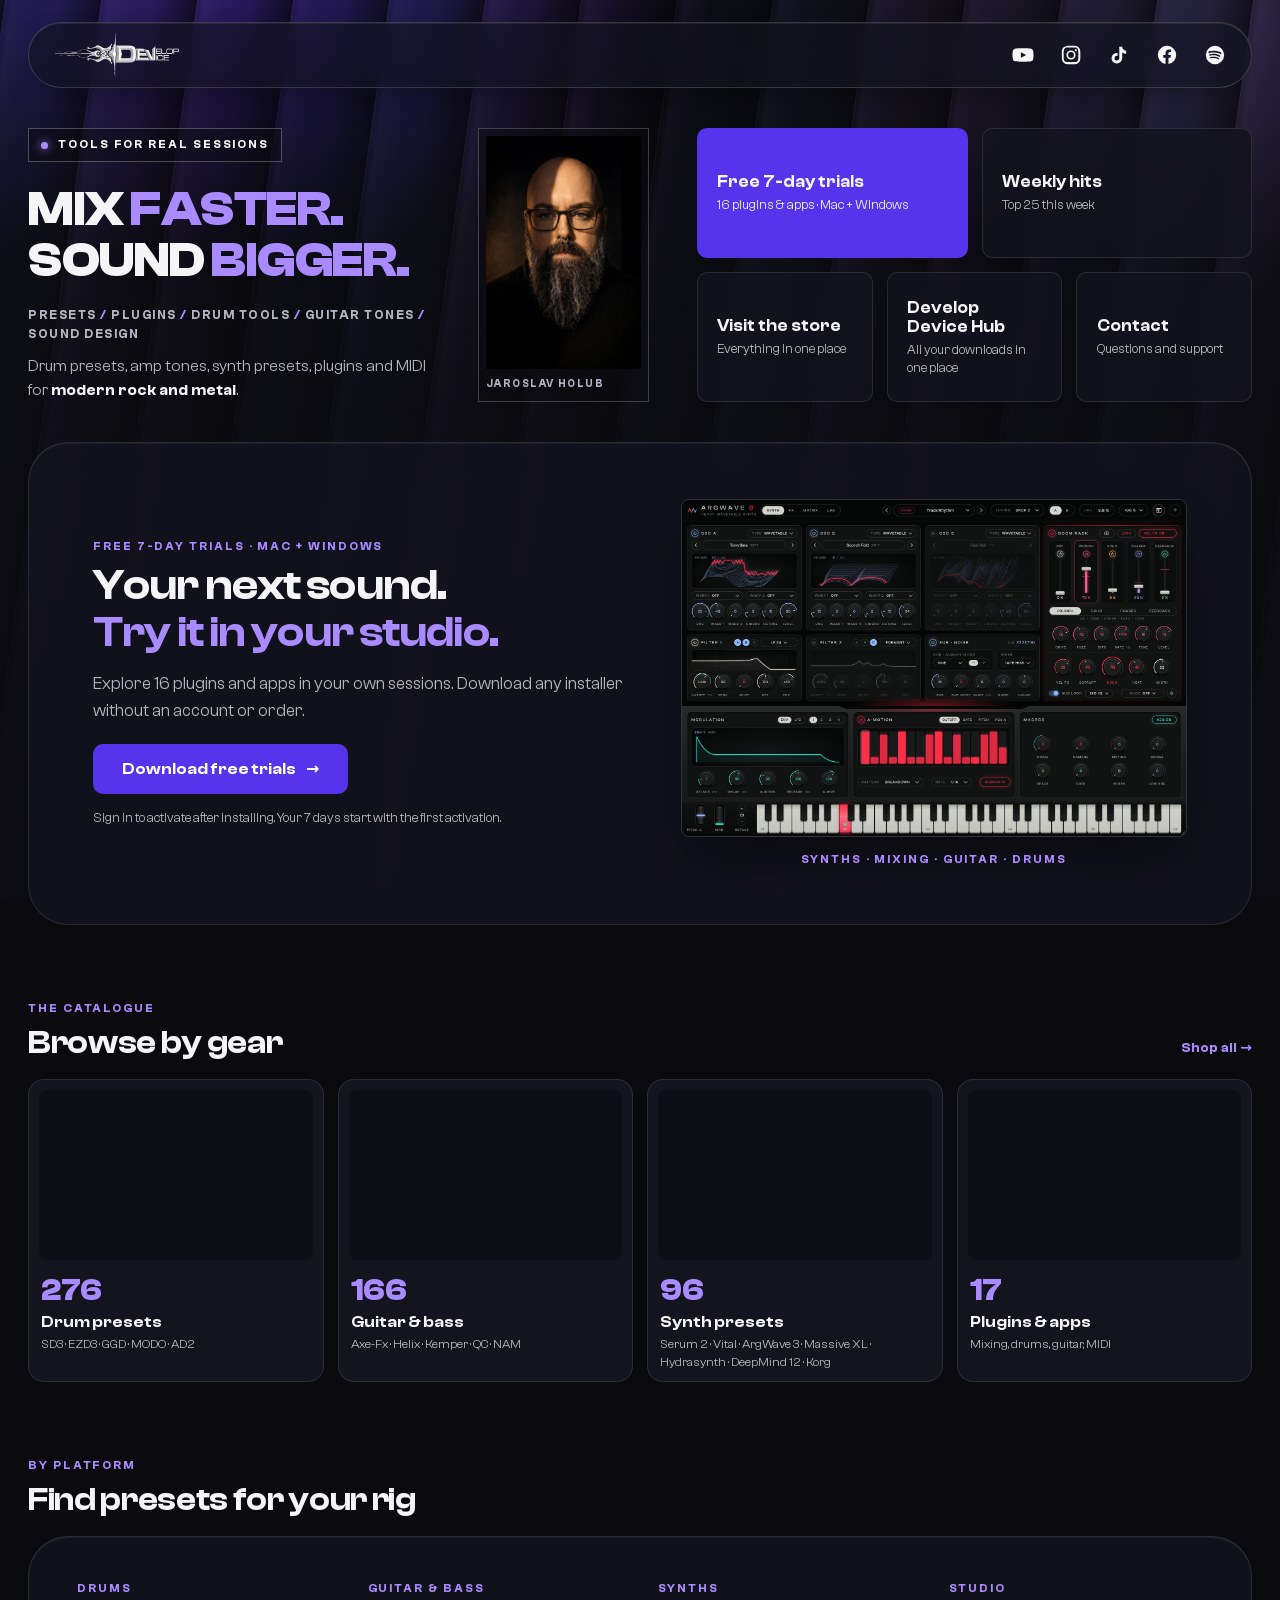
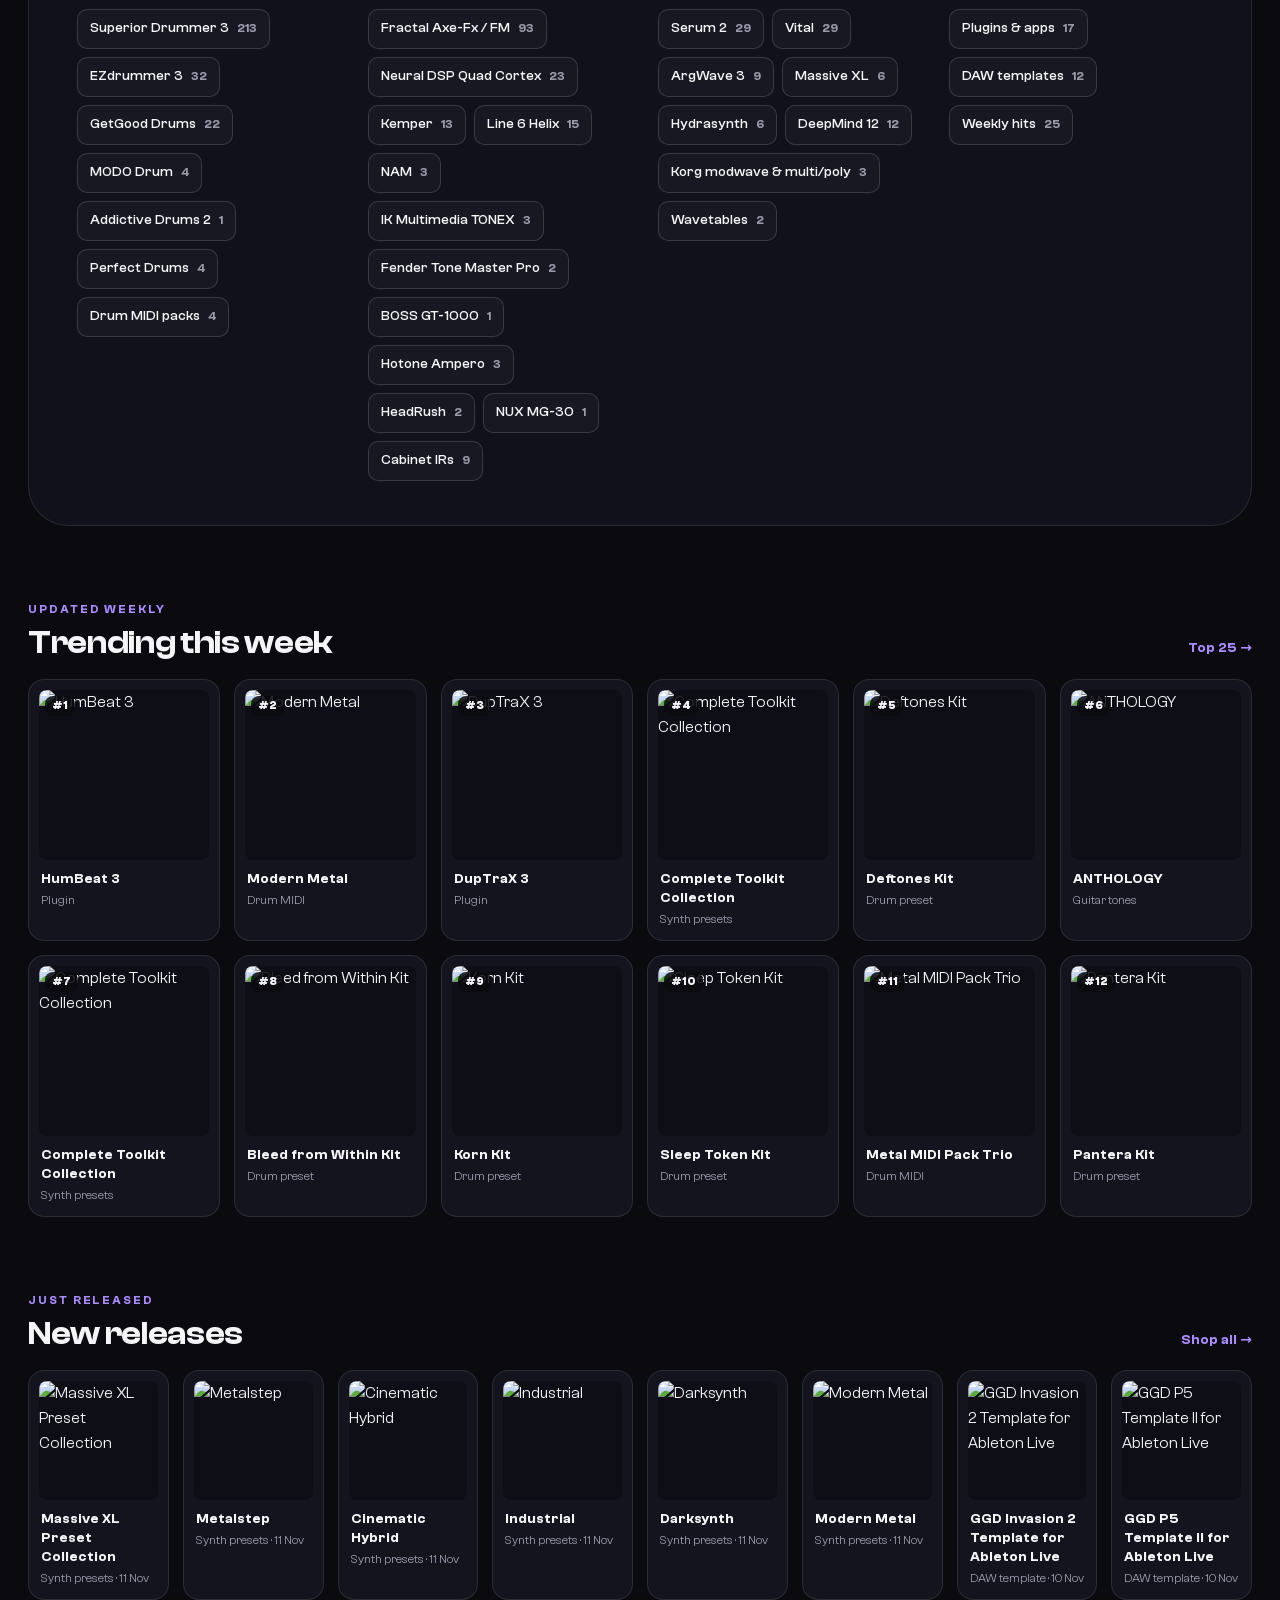
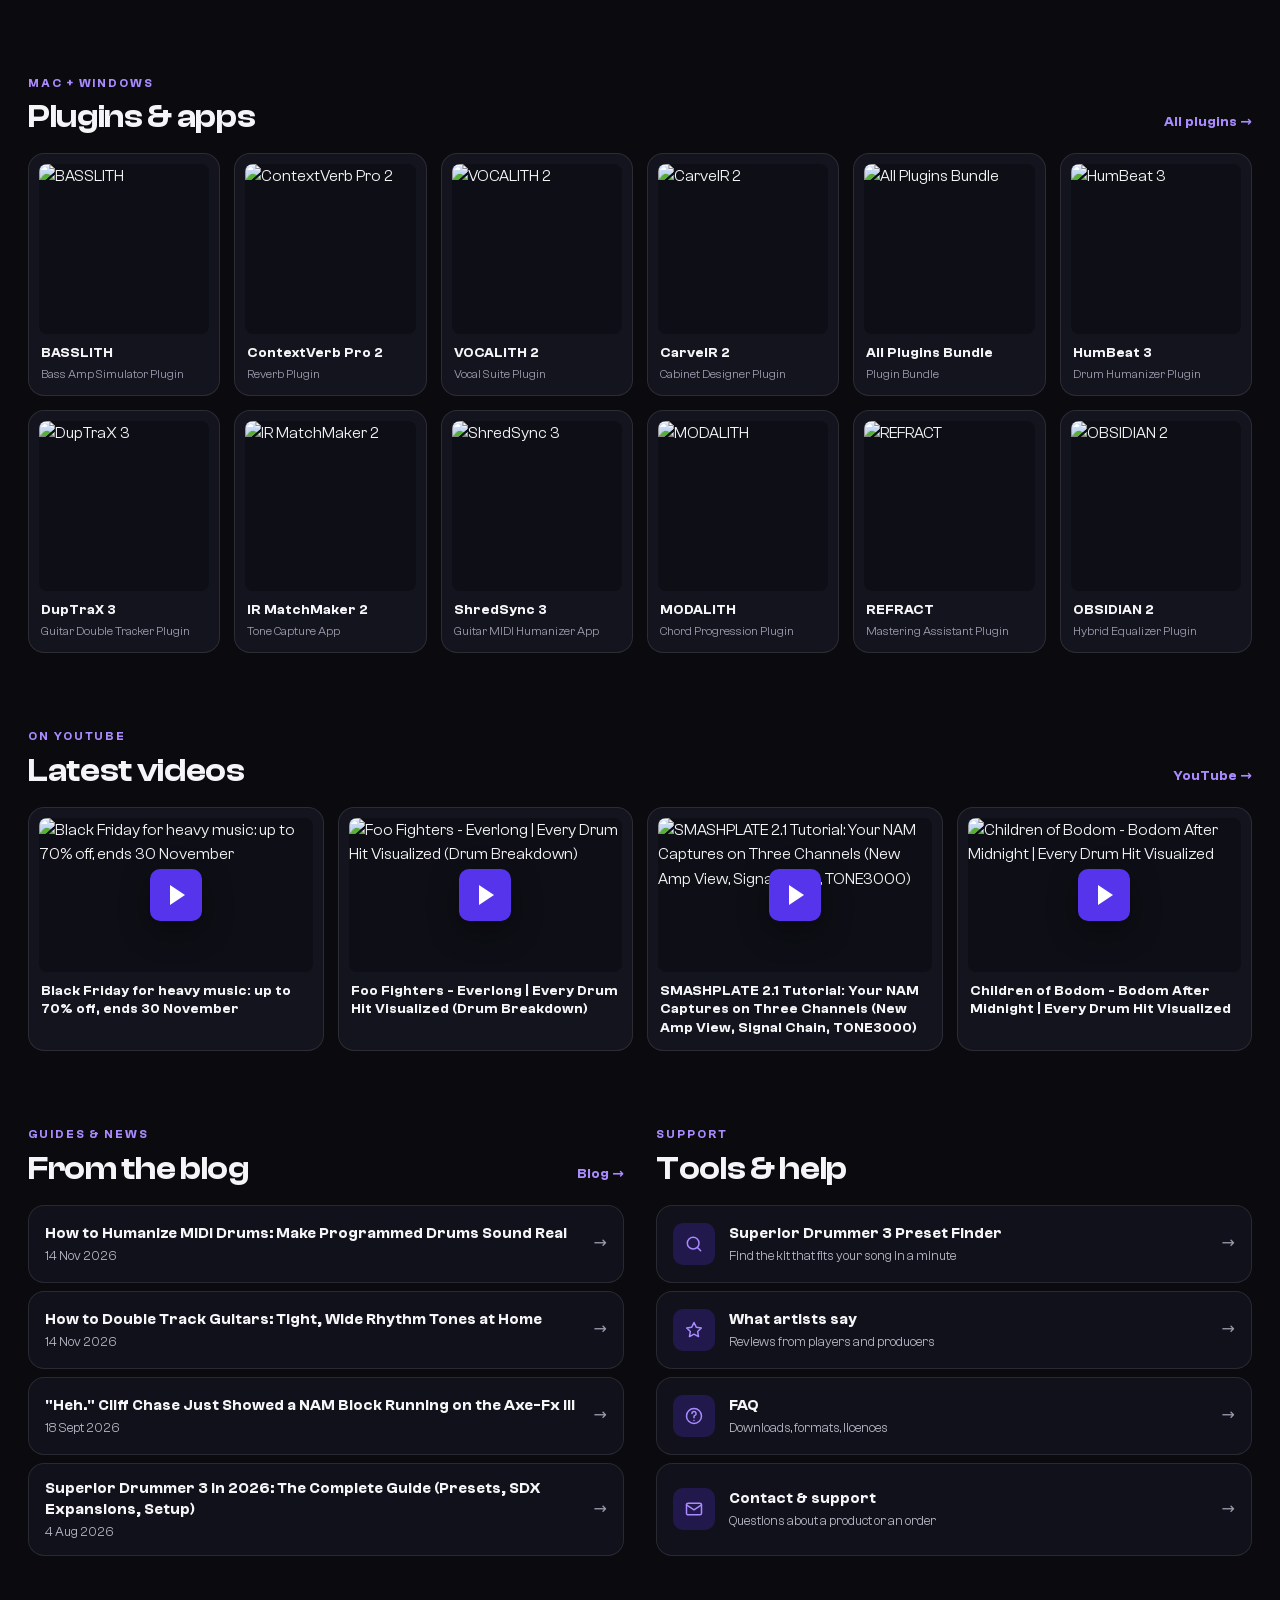
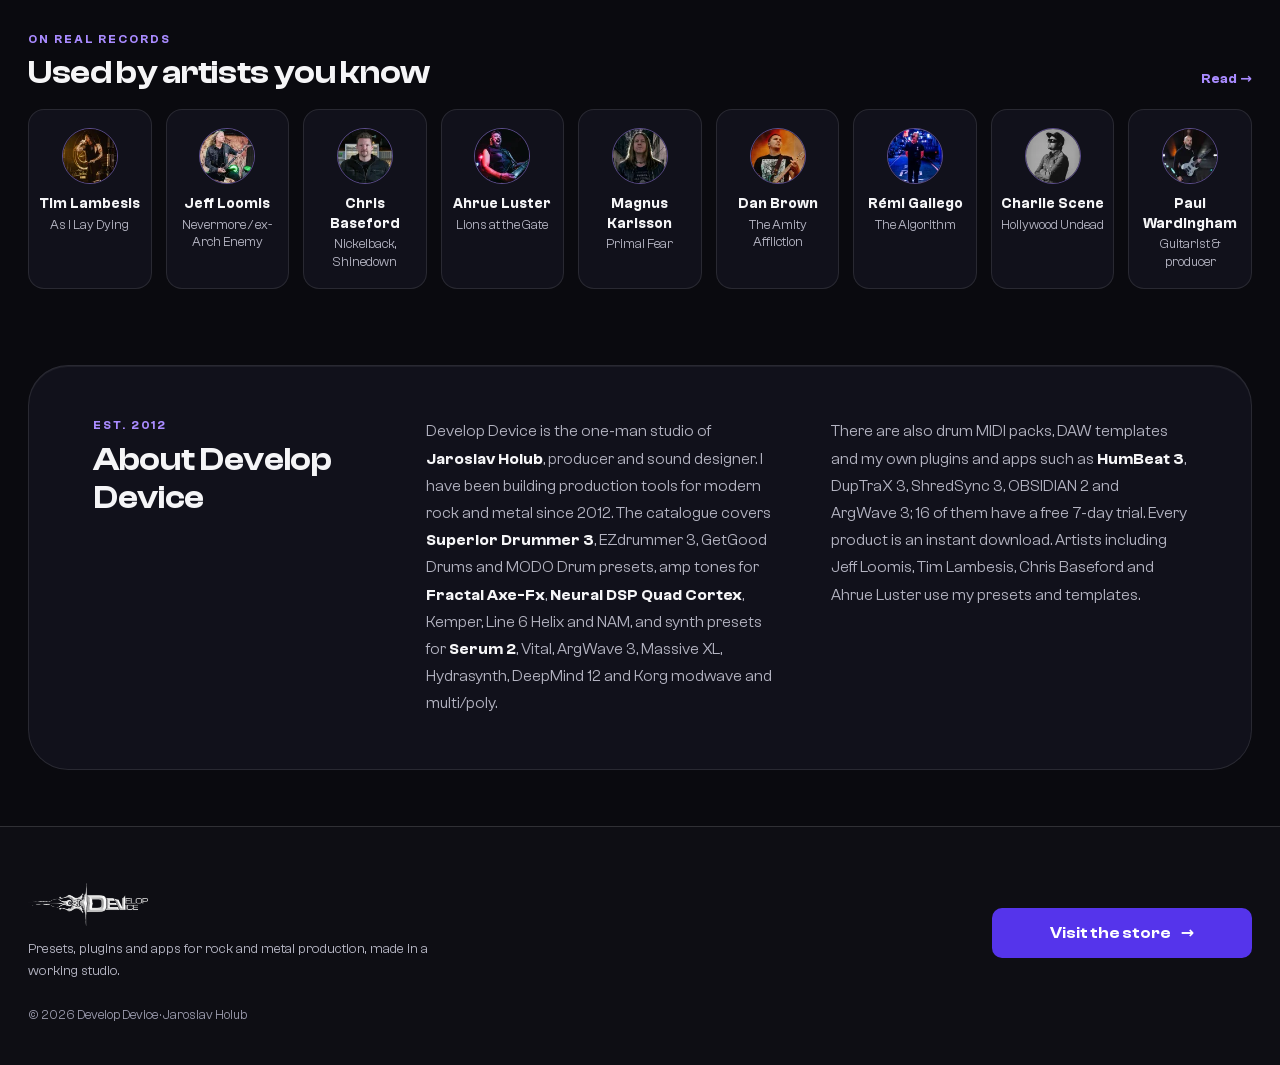
==== commit 8b7b7e03: "Update trending and counts from the store" ====
--- a/index.html
+++ b/index.html
@@ -537,10 +537,10 @@
       <div class="block__head"><div><span class="kicker">On YouTube</span><h2 id="vid-title">Latest videos</h2></div><a target="_blank" rel="noopener" class="more" href="https://www.youtube.com/@developdevicestudio">YouTube <span aria-hidden="true">→</span></a></div>
       <div class="vids">
         <!-- data:videos:start -->
+<a class="vid" target="_blank" rel="noopener" href="https://www.youtube.com/watch?v=XrglhmKONwg"><span class="vid__media"><img loading="lazy" width="480" height="270" alt="Black Friday for heavy music: up to 70% off, ends 30 November" src="https://i.ytimg.com/vi/XrglhmKONwg/mqdefault.jpg"><span class="vid__play" aria-hidden="true"></span></span><span class="vid__t">Black Friday for heavy music: up to 70% off, ends 30 November</span></a>
 <a class="vid" target="_blank" rel="noopener" href="https://www.youtube.com/watch?v=77sXvqzpcUo"><span class="vid__media"><img loading="lazy" width="480" height="270" alt="Foo Fighters - Everlong | Every Drum Hit Visualized (Drum Breakdown)" src="https://i.ytimg.com/vi/77sXvqzpcUo/mqdefault.jpg"><span class="vid__play" aria-hidden="true"></span></span><span class="vid__t">Foo Fighters - Everlong | Every Drum Hit Visualized (Drum Breakdown)</span></a>
 <a class="vid" target="_blank" rel="noopener" href="https://www.youtube.com/watch?v=kHX6kCDt6HM"><span class="vid__media"><img loading="lazy" width="480" height="270" alt="SMASHPLATE 2.1 Tutorial: Your NAM Captures on Three Channels (New Amp View, Signal Chain, TONE3000)" src="https://i.ytimg.com/vi/kHX6kCDt6HM/mqdefault.jpg"><span class="vid__play" aria-hidden="true"></span></span><span class="vid__t">SMASHPLATE 2.1 Tutorial: Your NAM Captures on Three Channels (New Amp View, Signal Chain, TONE3000)</span></a>
 <a class="vid" target="_blank" rel="noopener" href="https://www.youtube.com/watch?v=CYT20tuDG00"><span class="vid__media"><img loading="lazy" width="480" height="270" alt="Children of Bodom - Bodom After Midnight | Every Drum Hit Visualized" src="https://i.ytimg.com/vi/CYT20tuDG00/mqdefault.jpg"><span class="vid__play" aria-hidden="true"></span></span><span class="vid__t">Children of Bodom - Bodom After Midnight | Every Drum Hit Visualized</span></a>
-<a class="vid" target="_blank" rel="noopener" href="https://www.youtube.com/watch?v=UXaCEQTp5TE"><span class="vid__media"><img loading="lazy" width="480" height="270" alt="Dream Theater - Constant Motion | Every Drum Hit Visualized" src="https://i.ytimg.com/vi/UXaCEQTp5TE/mqdefault.jpg"><span class="vid__play" aria-hidden="true"></span></span><span class="vid__t">Dream Theater - Constant Motion | Every Drum Hit Visualized</span></a>
         <!-- data:videos:end -->
       </div>
     </section>
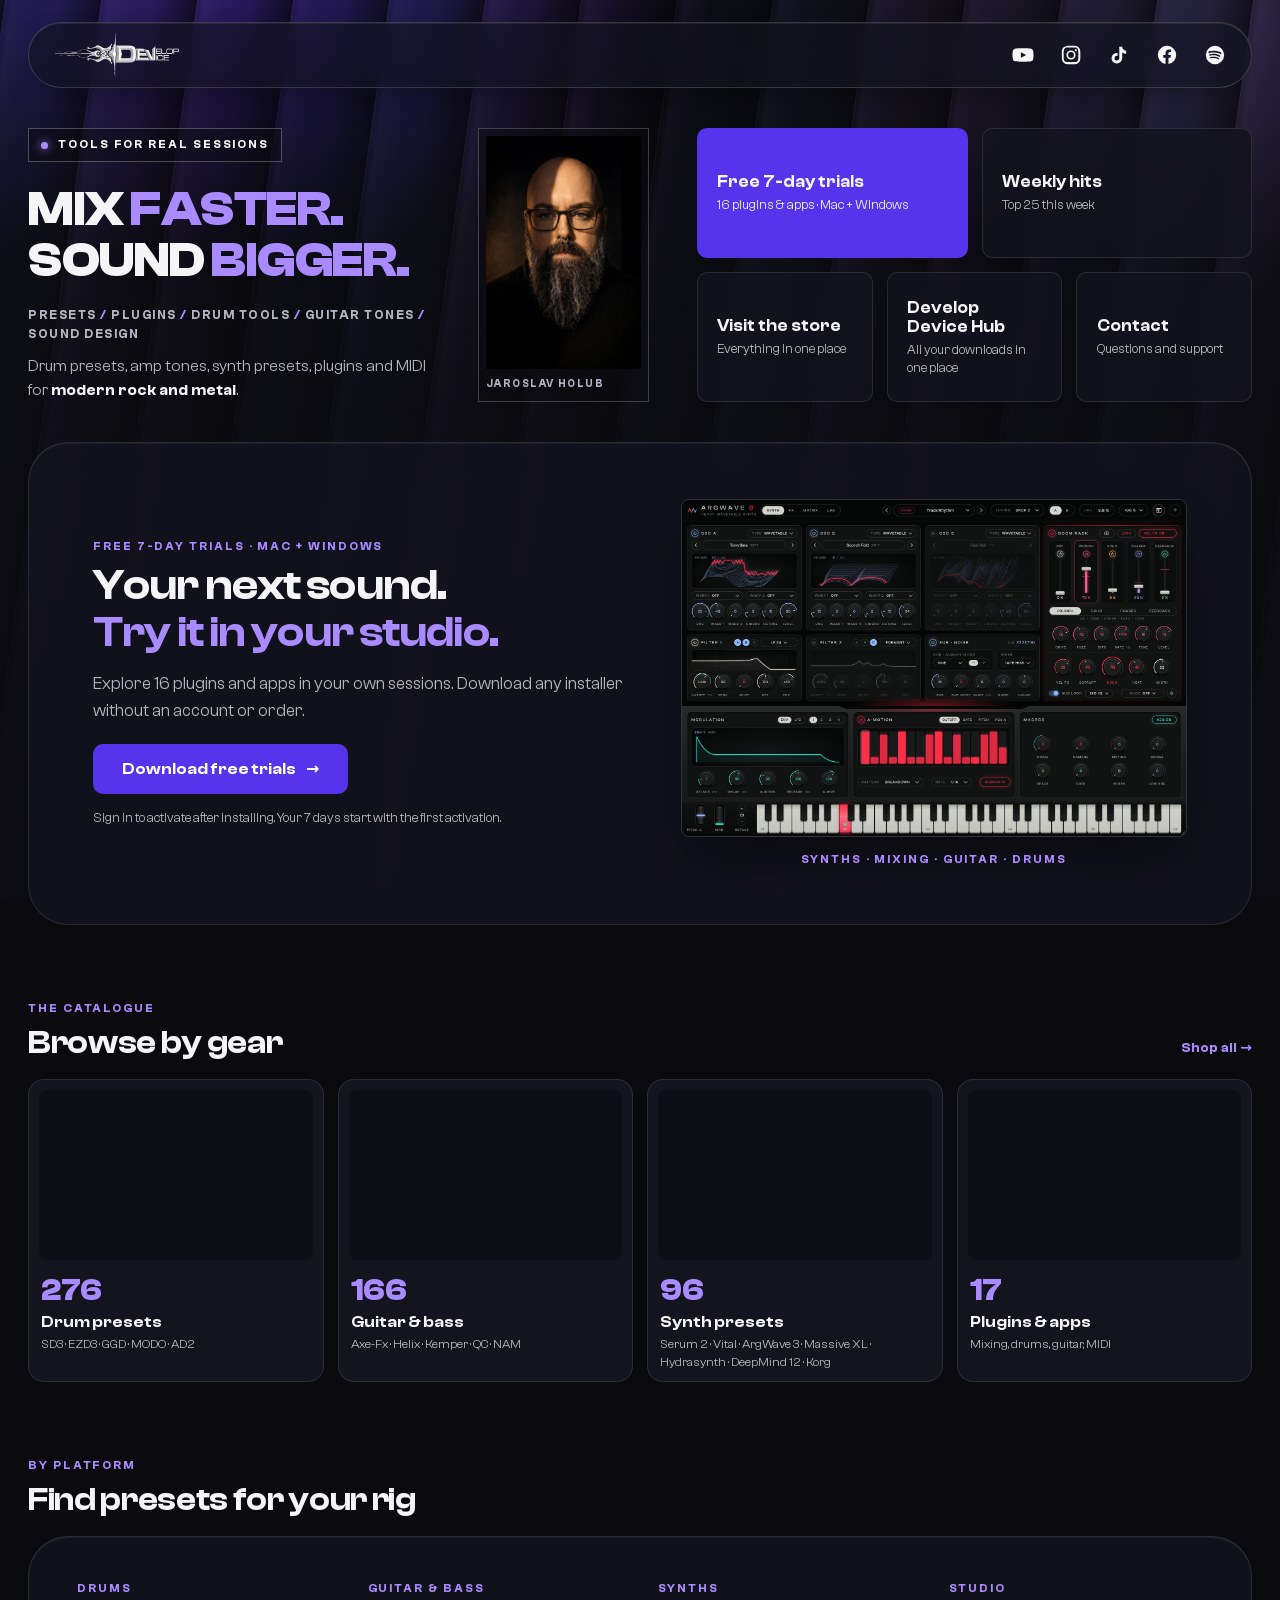
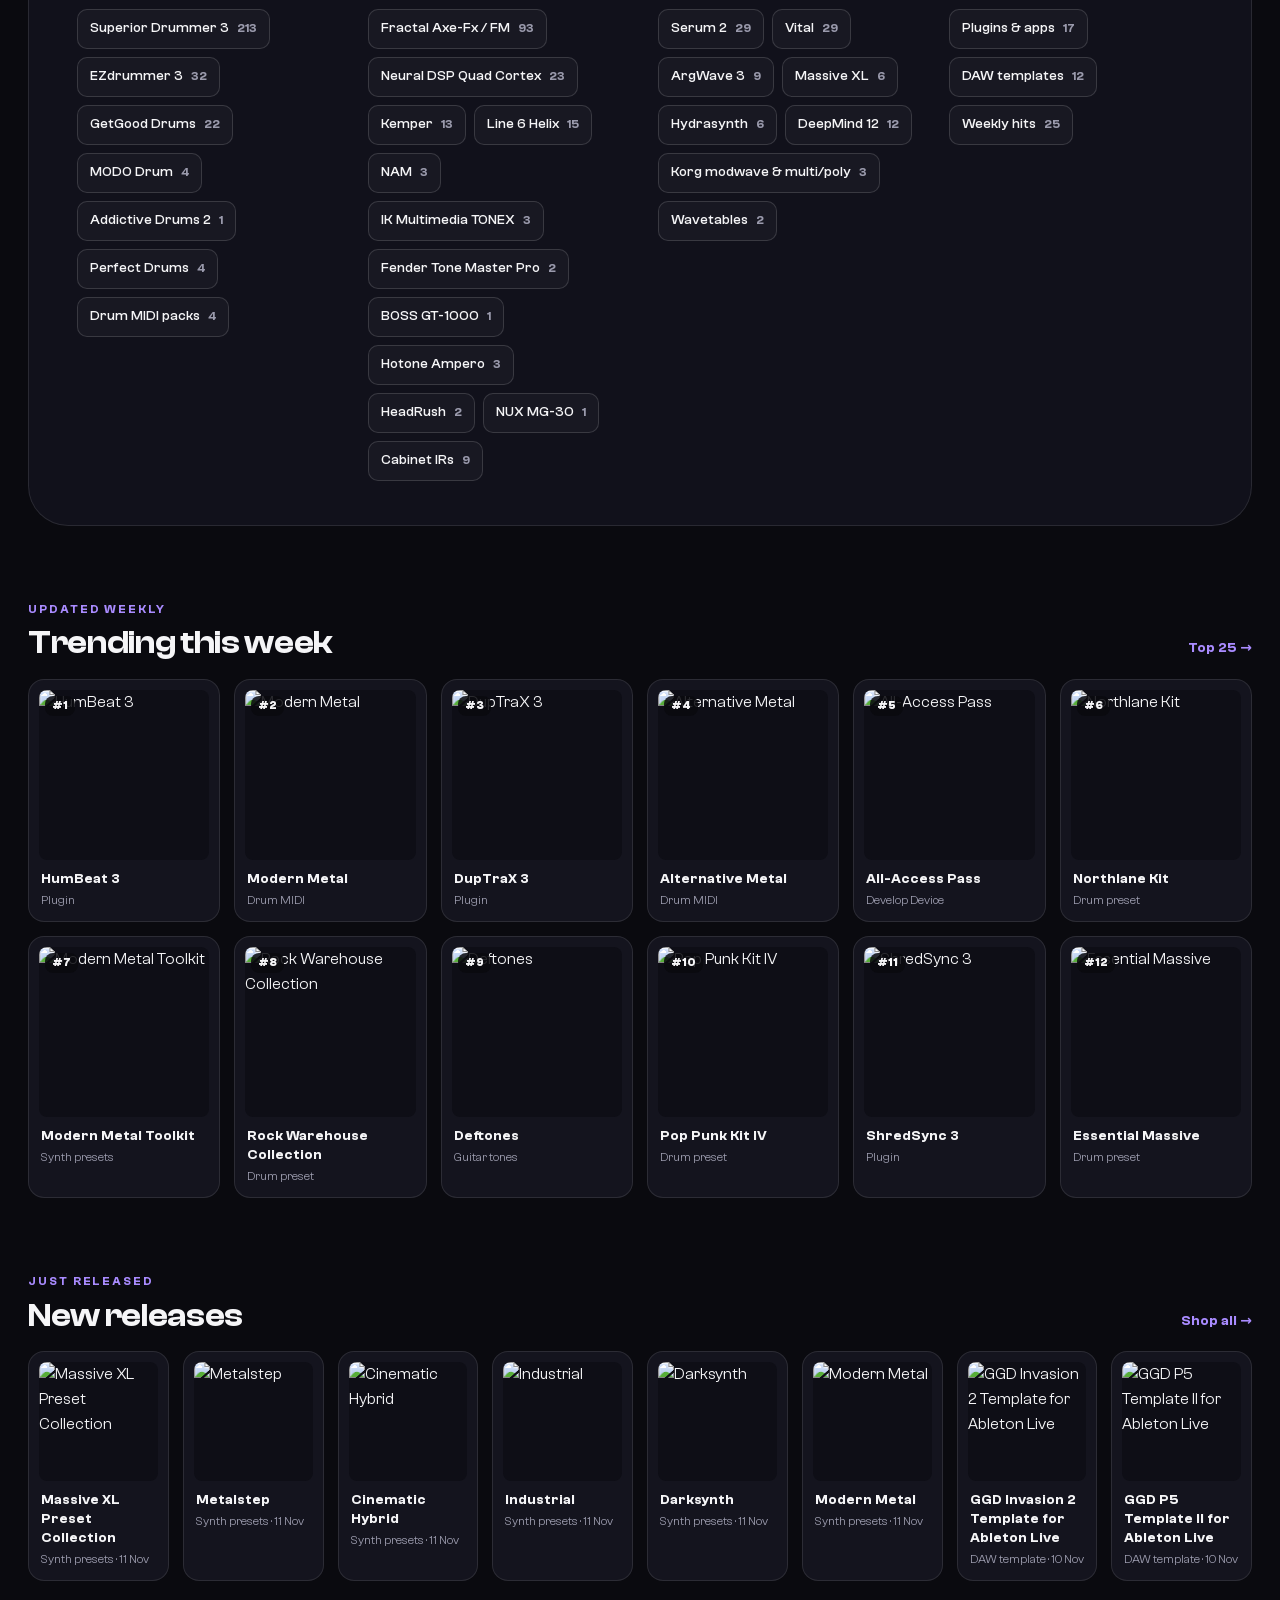
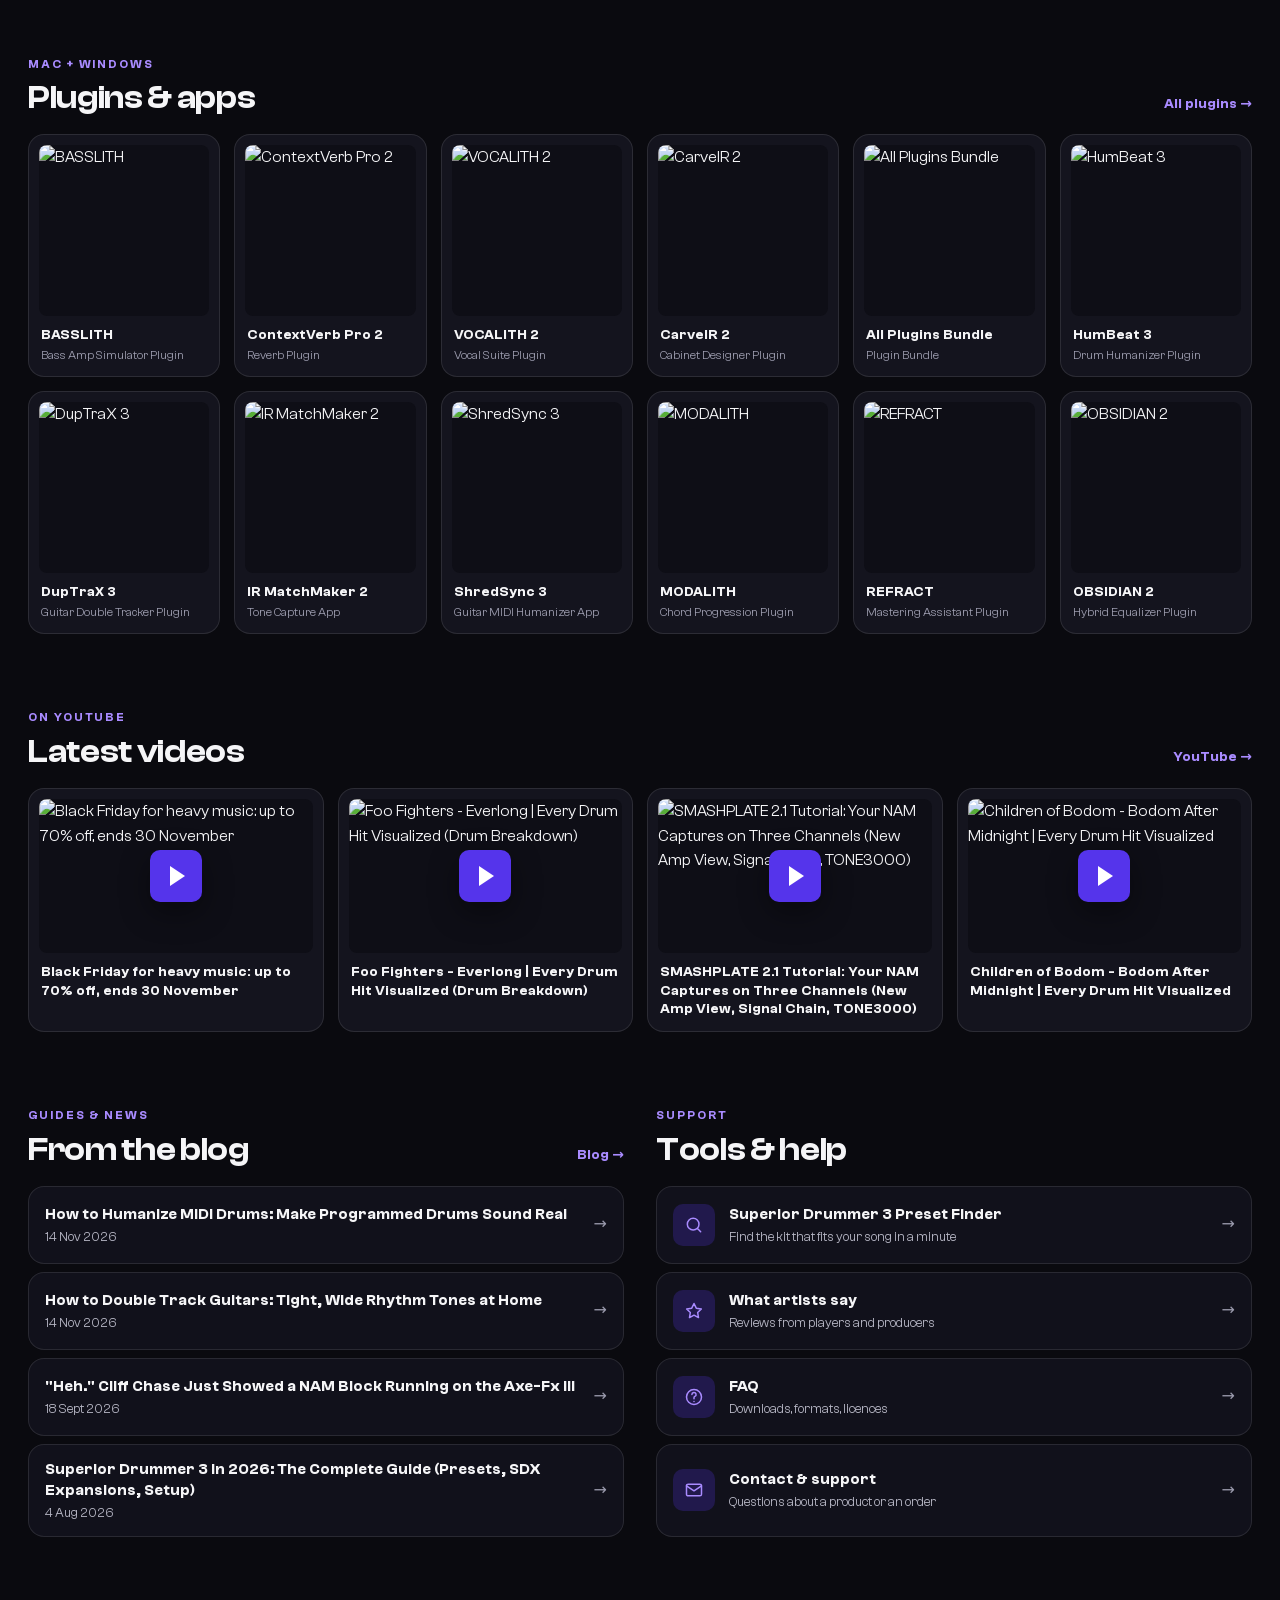
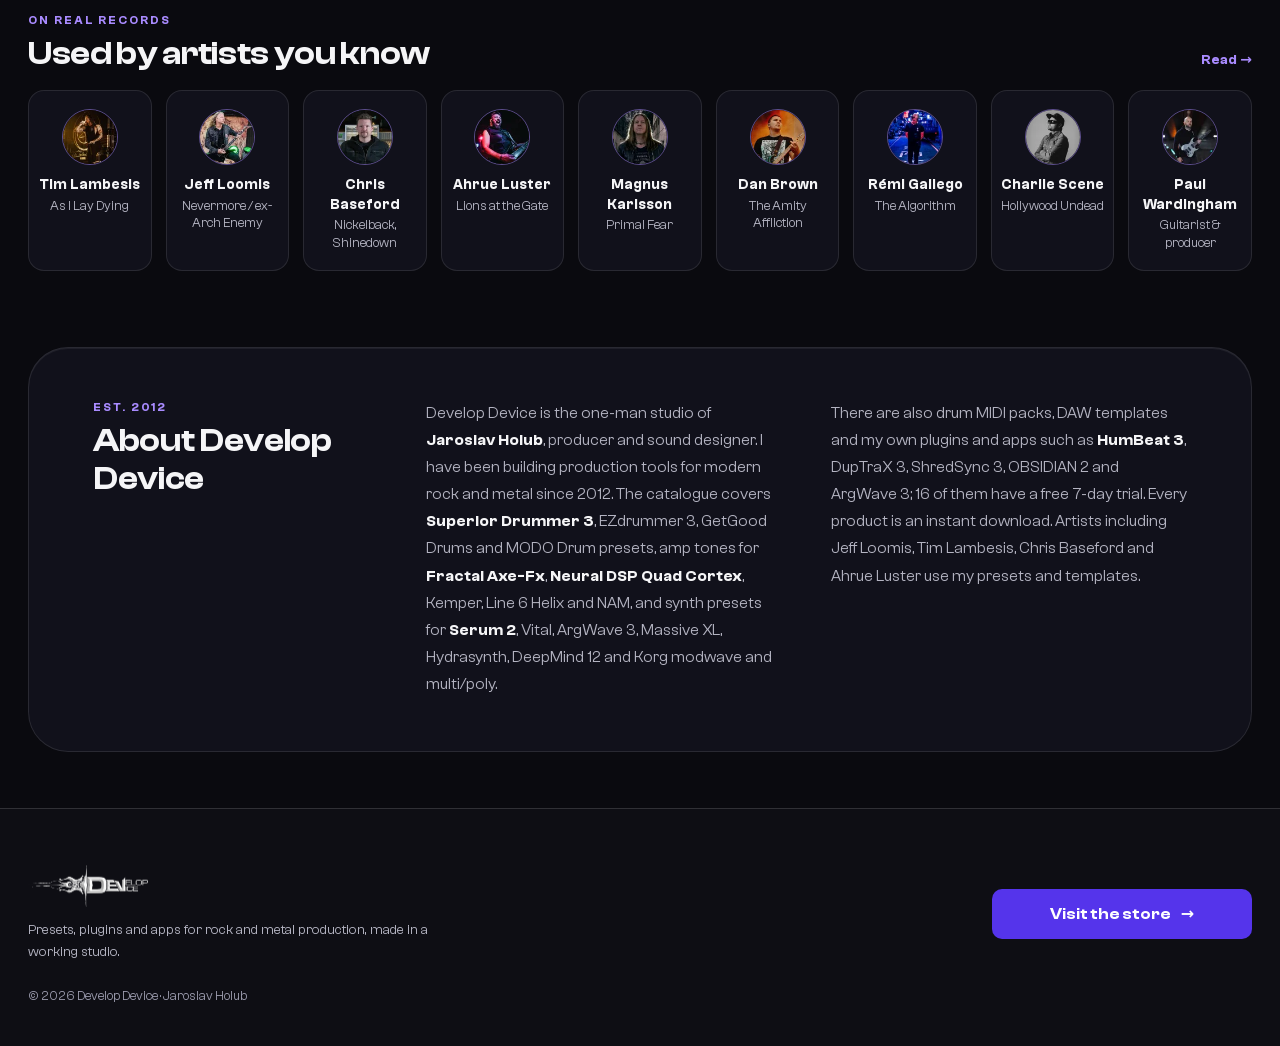
==== commit 1b2c1720: "Update trending and counts from the store" ====
--- a/index.html
+++ b/index.html
@@ -484,15 +484,15 @@
 <a class="pcard" target="_blank" rel="noopener" href="https://developdevice.com/products/humbeat-3-drum-humanizer?utm_source=links&amp;utm_medium=linkhub"><span class="pcard__media"><span class="pcard__rank">#1</span><img loading="lazy" decoding="async" width="400" height="400" alt="HumBeat 3" src="https://cdn.shopify.com/s/files/1/2599/2974/files/hb3-main.jpg?v=1791399524&amp;width=400&amp;height=400&amp;crop=center" srcset="https://cdn.shopify.com/s/files/1/2599/2974/files/hb3-main.jpg?v=1791399524&amp;width=200&amp;height=200&amp;crop=center 200w, https://cdn.shopify.com/s/files/1/2599/2974/files/hb3-main.jpg?v=1791399524&amp;width=300&amp;height=300&amp;crop=center 300w, https://cdn.shopify.com/s/files/1/2599/2974/files/hb3-main.jpg?v=1791399524&amp;width=400&amp;height=400&amp;crop=center 400w" sizes="(min-width: 1100px) calc((min(100vw - 56px, 1600px) - 70px) / 6), (min-width: 760px) calc((100vw - 92px) / 4), 46vw"></span><span class="pcard__body"><span class="pcard__t">HumBeat 3</span><span class="pcard__k">Plugin</span></span></a>
 <a class="pcard" target="_blank" rel="noopener" href="https://developdevice.com/products/modern-metal-10k-drum-midi-pack?utm_source=links&amp;utm_medium=linkhub"><span class="pcard__media"><span class="pcard__rank">#2</span><img loading="lazy" decoding="async" width="400" height="400" alt="Modern Metal" src="https://cdn.shopify.com/s/files/1/2599/2974/files/modern-metal-10k-drum-midi-pack-cover-2026d.png?v=1794080702&amp;width=400&amp;height=400&amp;crop=center" srcset="https://cdn.shopify.com/s/files/1/2599/2974/files/modern-metal-10k-drum-midi-pack-cover-2026d.png?v=1794080702&amp;width=200&amp;height=200&amp;crop=center 200w, https://cdn.shopify.com/s/files/1/2599/2974/files/modern-metal-10k-drum-midi-pack-cover-2026d.png?v=1794080702&amp;width=300&amp;height=300&amp;crop=center 300w, https://cdn.shopify.com/s/files/1/2599/2974/files/modern-metal-10k-drum-midi-pack-cover-2026d.png?v=1794080702&amp;width=400&amp;height=400&amp;crop=center 400w" sizes="(min-width: 1100px) calc((min(100vw - 56px, 1600px) - 70px) / 6), (min-width: 760px) calc((100vw - 92px) / 4), 46vw"></span><span class="pcard__body"><span class="pcard__t">Modern Metal</span><span class="pcard__k">Drum MIDI</span></span></a>
 <a class="pcard" target="_blank" rel="noopener" href="https://developdevice.com/products/duptrax-3-guitar-double-tracker?utm_source=links&amp;utm_medium=linkhub"><span class="pcard__media"><span class="pcard__rank">#3</span><img loading="lazy" decoding="async" width="400" height="400" alt="DupTraX 3" src="https://cdn.shopify.com/s/files/1/2599/2974/files/dt3-main.jpg?v=1791538740&amp;width=400&amp;height=400&amp;crop=center" srcset="https://cdn.shopify.com/s/files/1/2599/2974/files/dt3-main.jpg?v=1791538740&amp;width=200&amp;height=200&amp;crop=center 200w, https://cdn.shopify.com/s/files/1/2599/2974/files/dt3-main.jpg?v=1791538740&amp;width=300&amp;height=300&amp;crop=center 300w, https://cdn.shopify.com/s/files/1/2599/2974/files/dt3-main.jpg?v=1791538740&amp;width=400&amp;height=400&amp;crop=center 400w" sizes="(min-width: 1100px) calc((min(100vw - 56px, 1600px) - 70px) / 6), (min-width: 760px) calc((100vw - 92px) / 4), 46vw"></span><span class="pcard__body"><span class="pcard__t">DupTraX 3</span><span class="pcard__k">Plugin</span></span></a>
-<a class="pcard" target="_blank" rel="noopener" href="https://developdevice.com/products/complete-toolkit-collection-17000-serum-2-presets?utm_source=links&amp;utm_medium=linkhub"><span class="pcard__media"><span class="pcard__rank">#4</span><img loading="lazy" decoding="async" width="400" height="400" alt="Complete Toolkit Collection" src="https://cdn.shopify.com/s/files/1/2599/2974/files/complete-toolkit-collection-17000-serum-2-presets-cover-2026d.png?v=1794080835&amp;width=400&amp;height=400&amp;crop=center" srcset="https://cdn.shopify.com/s/files/1/2599/2974/files/complete-toolkit-collection-17000-serum-2-presets-cover-2026d.png?v=1794080835&amp;width=200&amp;height=200&amp;crop=center 200w, https://cdn.shopify.com/s/files/1/2599/2974/files/complete-toolkit-collection-17000-serum-2-presets-cover-2026d.png?v=1794080835&amp;width=300&amp;height=300&amp;crop=center 300w, https://cdn.shopify.com/s/files/1/2599/2974/files/complete-toolkit-collection-17000-serum-2-presets-cover-2026d.png?v=1794080835&amp;width=400&amp;height=400&amp;crop=center 400w" sizes="(min-width: 1100px) calc((min(100vw - 56px, 1600px) - 70px) / 6), (min-width: 760px) calc((100vw - 92px) / 4), 46vw"></span><span class="pcard__body"><span class="pcard__t">Complete Toolkit Collection</span><span class="pcard__k">Synth presets</span></span></a>
-<a class="pcard" target="_blank" rel="noopener" href="https://developdevice.com/products/deftones-kit-superior-drummer-3-preset?utm_source=links&amp;utm_medium=linkhub"><span class="pcard__media"><span class="pcard__rank">#5</span><img loading="lazy" decoding="async" width="400" height="400" alt="Deftones Kit" src="https://cdn.shopify.com/s/files/1/2599/2974/files/deftones-kit-superior-drummer-3-preset-cover-2026d.png?v=1794080415&amp;width=400&amp;height=400&amp;crop=center" srcset="https://cdn.shopify.com/s/files/1/2599/2974/files/deftones-kit-superior-drummer-3-preset-cover-2026d.png?v=1794080415&amp;width=200&amp;height=200&amp;crop=center 200w, https://cdn.shopify.com/s/files/1/2599/2974/files/deftones-kit-superior-drummer-3-preset-cover-2026d.png?v=1794080415&amp;width=300&amp;height=300&amp;crop=center 300w, https://cdn.shopify.com/s/files/1/2599/2974/files/deftones-kit-superior-drummer-3-preset-cover-2026d.png?v=1794080415&amp;width=400&amp;height=400&amp;crop=center 400w" sizes="(min-width: 1100px) calc((min(100vw - 56px, 1600px) - 70px) / 6), (min-width: 760px) calc((100vw - 92px) / 4), 46vw"></span><span class="pcard__body"><span class="pcard__t">Deftones Kit</span><span class="pcard__k">Drum preset</span></span></a>
-<a class="pcard" target="_blank" rel="noopener" href="https://developdevice.com/products/anthology-complete-block-library-bundle-fractal-axe-fx-iii?utm_source=links&amp;utm_medium=linkhub"><span class="pcard__media"><span class="pcard__rank">#6</span><img loading="lazy" decoding="async" width="400" height="400" alt="ANTHOLOGY" src="https://cdn.shopify.com/s/files/1/2599/2974/files/anthology-complete-block-library-bundle-fractal-axe-fx-iii-cover-2026d.png?v=1794080755&amp;width=400&amp;height=400&amp;crop=center" srcset="https://cdn.shopify.com/s/files/1/2599/2974/files/anthology-complete-block-library-bundle-fractal-axe-fx-iii-cover-2026d.png?v=1794080755&amp;width=200&amp;height=200&amp;crop=center 200w, https://cdn.shopify.com/s/files/1/2599/2974/files/anthology-complete-block-library-bundle-fractal-axe-fx-iii-cover-2026d.png?v=1794080755&amp;width=300&amp;height=300&amp;crop=center 300w, https://cdn.shopify.com/s/files/1/2599/2974/files/anthology-complete-block-library-bundle-fractal-axe-fx-iii-cover-2026d.png?v=1794080755&amp;width=400&amp;height=400&amp;crop=center 400w" sizes="(min-width: 1100px) calc((min(100vw - 56px, 1600px) - 70px) / 6), (min-width: 760px) calc((100vw - 92px) / 4), 46vw"></span><span class="pcard__body"><span class="pcard__t">ANTHOLOGY</span><span class="pcard__k">Guitar tones</span></span></a>
-<a class="pcard" target="_blank" rel="noopener" href="https://developdevice.com/products/complete-toolkit-collection-17000-vital-presets?utm_source=links&amp;utm_medium=linkhub"><span class="pcard__media"><span class="pcard__rank">#7</span><img loading="lazy" decoding="async" width="400" height="400" alt="Complete Toolkit Collection" src="https://cdn.shopify.com/s/files/1/2599/2974/files/complete-toolkit-collection-17000-vital-presets-cover-2026d.png?v=1794080852&amp;width=400&amp;height=400&amp;crop=center" srcset="https://cdn.shopify.com/s/files/1/2599/2974/files/complete-toolkit-collection-17000-vital-presets-cover-2026d.png?v=1794080852&amp;width=200&amp;height=200&amp;crop=center 200w, https://cdn.shopify.com/s/files/1/2599/2974/files/complete-toolkit-collection-17000-vital-presets-cover-2026d.png?v=1794080852&amp;width=300&amp;height=300&amp;crop=center 300w, https://cdn.shopify.com/s/files/1/2599/2974/files/complete-toolkit-collection-17000-vital-presets-cover-2026d.png?v=1794080852&amp;width=400&amp;height=400&amp;crop=center 400w" sizes="(min-width: 1100px) calc((min(100vw - 56px, 1600px) - 70px) / 6), (min-width: 760px) calc((100vw - 92px) / 4), 46vw"></span><span class="pcard__body"><span class="pcard__t">Complete Toolkit Collection</span><span class="pcard__k">Synth presets</span></span></a>
-<a class="pcard" target="_blank" rel="noopener" href="https://developdevice.com/products/bleed-from-within-kit-superior-drummer-3-preset?utm_source=links&amp;utm_medium=linkhub"><span class="pcard__media"><span class="pcard__rank">#8</span><img loading="lazy" decoding="async" width="400" height="400" alt="Bleed from Within Kit" src="https://cdn.shopify.com/s/files/1/2599/2974/files/bleed-from-within-kit-superior-drummer-3-preset-cover-2026d.png?v=1794080354&amp;width=400&amp;height=400&amp;crop=center" srcset="https://cdn.shopify.com/s/files/1/2599/2974/files/bleed-from-within-kit-superior-drummer-3-preset-cover-2026d.png?v=1794080354&amp;width=200&amp;height=200&amp;crop=center 200w, https://cdn.shopify.com/s/files/1/2599/2974/files/bleed-from-within-kit-superior-drummer-3-preset-cover-2026d.png?v=1794080354&amp;width=300&amp;height=300&amp;crop=center 300w, https://cdn.shopify.com/s/files/1/2599/2974/files/bleed-from-within-kit-superior-drummer-3-preset-cover-2026d.png?v=1794080354&amp;width=400&amp;height=400&amp;crop=center 400w" sizes="(min-width: 1100px) calc((min(100vw - 56px, 1600px) - 70px) / 6), (min-width: 760px) calc((100vw - 92px) / 4), 46vw"></span><span class="pcard__body"><span class="pcard__t">Bleed from Within Kit</span><span class="pcard__k">Drum preset</span></span></a>
-<a class="pcard" target="_blank" rel="noopener" href="https://developdevice.com/products/korn-kit?utm_source=links&amp;utm_medium=linkhub"><span class="pcard__media"><span class="pcard__rank">#9</span><img loading="lazy" decoding="async" width="400" height="400" alt="Korn Kit" src="https://cdn.shopify.com/s/files/1/2599/2974/files/korn-kit-cover-2026d.png?v=1794080308&amp;width=400&amp;height=400&amp;crop=center" srcset="https://cdn.shopify.com/s/files/1/2599/2974/files/korn-kit-cover-2026d.png?v=1794080308&amp;width=200&amp;height=200&amp;crop=center 200w, https://cdn.shopify.com/s/files/1/2599/2974/files/korn-kit-cover-2026d.png?v=1794080308&amp;width=300&amp;height=300&amp;crop=center 300w, https://cdn.shopify.com/s/files/1/2599/2974/files/korn-kit-cover-2026d.png?v=1794080308&amp;width=400&amp;height=400&amp;crop=center 400w" sizes="(min-width: 1100px) calc((min(100vw - 56px, 1600px) - 70px) / 6), (min-width: 760px) calc((100vw - 92px) / 4), 46vw"></span><span class="pcard__body"><span class="pcard__t">Korn Kit</span><span class="pcard__k">Drum preset</span></span></a>
-<a class="pcard" target="_blank" rel="noopener" href="https://developdevice.com/products/sleep-token-kit?utm_source=links&amp;utm_medium=linkhub"><span class="pcard__media"><span class="pcard__rank">#10</span><img loading="lazy" decoding="async" width="400" height="400" alt="Sleep Token Kit" src="https://cdn.shopify.com/s/files/1/2599/2974/files/sleep-token-kit-cover-2026d.png?v=1794080137&amp;width=400&amp;height=400&amp;crop=center" srcset="https://cdn.shopify.com/s/files/1/2599/2974/files/sleep-token-kit-cover-2026d.png?v=1794080137&amp;width=200&amp;height=200&amp;crop=center 200w, https://cdn.shopify.com/s/files/1/2599/2974/files/sleep-token-kit-cover-2026d.png?v=1794080137&amp;width=300&amp;height=300&amp;crop=center 300w, https://cdn.shopify.com/s/files/1/2599/2974/files/sleep-token-kit-cover-2026d.png?v=1794080137&amp;width=400&amp;height=400&amp;crop=center 400w" sizes="(min-width: 1100px) calc((min(100vw - 56px, 1600px) - 70px) / 6), (min-width: 760px) calc((100vw - 92px) / 4), 46vw"></span><span class="pcard__body"><span class="pcard__t">Sleep Token Kit</span><span class="pcard__k">Drum preset</span></span></a>
-<a class="pcard" target="_blank" rel="noopener" href="https://developdevice.com/products/metal-midi-pack-trio-30k-drum-midi-bundle?utm_source=links&amp;utm_medium=linkhub"><span class="pcard__media"><span class="pcard__rank">#11</span><img loading="lazy" decoding="async" width="400" height="400" alt="Metal MIDI Pack Trio" src="https://cdn.shopify.com/s/files/1/2599/2974/files/metal-midi-pack-trio-30k-drum-midi-bundle-cover-2026d.png?v=1794080705&amp;width=400&amp;height=400&amp;crop=center" srcset="https://cdn.shopify.com/s/files/1/2599/2974/files/metal-midi-pack-trio-30k-drum-midi-bundle-cover-2026d.png?v=1794080705&amp;width=200&amp;height=200&amp;crop=center 200w, https://cdn.shopify.com/s/files/1/2599/2974/files/metal-midi-pack-trio-30k-drum-midi-bundle-cover-2026d.png?v=1794080705&amp;width=300&amp;height=300&amp;crop=center 300w, https://cdn.shopify.com/s/files/1/2599/2974/files/metal-midi-pack-trio-30k-drum-midi-bundle-cover-2026d.png?v=1794080705&amp;width=400&amp;height=400&amp;crop=center 400w" sizes="(min-width: 1100px) calc((min(100vw - 56px, 1600px) - 70px) / 6), (min-width: 760px) calc((100vw - 92px) / 4), 46vw"></span><span class="pcard__body"><span class="pcard__t">Metal MIDI Pack Trio</span><span class="pcard__k">Drum MIDI</span></span></a>
-<a class="pcard" target="_blank" rel="noopener" href="https://developdevice.com/products/pantera-kit?utm_source=links&amp;utm_medium=linkhub"><span class="pcard__media"><span class="pcard__rank">#12</span><img loading="lazy" decoding="async" width="400" height="400" alt="Pantera Kit" src="https://cdn.shopify.com/s/files/1/2599/2974/files/pantera-kit-cover-2026d.png?v=1794080296&amp;width=400&amp;height=400&amp;crop=center" srcset="https://cdn.shopify.com/s/files/1/2599/2974/files/pantera-kit-cover-2026d.png?v=1794080296&amp;width=200&amp;height=200&amp;crop=center 200w, https://cdn.shopify.com/s/files/1/2599/2974/files/pantera-kit-cover-2026d.png?v=1794080296&amp;width=300&amp;height=300&amp;crop=center 300w, https://cdn.shopify.com/s/files/1/2599/2974/files/pantera-kit-cover-2026d.png?v=1794080296&amp;width=400&amp;height=400&amp;crop=center 400w" sizes="(min-width: 1100px) calc((min(100vw - 56px, 1600px) - 70px) / 6), (min-width: 760px) calc((100vw - 92px) / 4), 46vw"></span><span class="pcard__body"><span class="pcard__t">Pantera Kit</span><span class="pcard__k">Drum preset</span></span></a>
+<a class="pcard" target="_blank" rel="noopener" href="https://developdevice.com/products/alternative-metal-10k-drum-midi-pack?utm_source=links&amp;utm_medium=linkhub"><span class="pcard__media"><span class="pcard__rank">#4</span><img loading="lazy" decoding="async" width="400" height="400" alt="Alternative Metal" src="https://cdn.shopify.com/s/files/1/2599/2974/files/alternative-metal-10k-drum-midi-pack-cover-2026d.png?v=1794080700&amp;width=400&amp;height=400&amp;crop=center" srcset="https://cdn.shopify.com/s/files/1/2599/2974/files/alternative-metal-10k-drum-midi-pack-cover-2026d.png?v=1794080700&amp;width=200&amp;height=200&amp;crop=center 200w, https://cdn.shopify.com/s/files/1/2599/2974/files/alternative-metal-10k-drum-midi-pack-cover-2026d.png?v=1794080700&amp;width=300&amp;height=300&amp;crop=center 300w, https://cdn.shopify.com/s/files/1/2599/2974/files/alternative-metal-10k-drum-midi-pack-cover-2026d.png?v=1794080700&amp;width=400&amp;height=400&amp;crop=center 400w" sizes="(min-width: 1100px) calc((min(100vw - 56px, 1600px) - 70px) / 6), (min-width: 760px) calc((100vw - 92px) / 4), 46vw"></span><span class="pcard__body"><span class="pcard__t">Alternative Metal</span><span class="pcard__k">Drum MIDI</span></span></a>
+<a class="pcard" target="_blank" rel="noopener" href="https://developdevice.com/products/all-access-subscription?utm_source=links&amp;utm_medium=linkhub"><span class="pcard__media"><span class="pcard__rank">#5</span><img loading="lazy" decoding="async" width="400" height="400" alt="All-Access Pass" src="https://cdn.shopify.com/s/files/1/2599/2974/files/all-access-subscription-cover-2026-10-27.jpg?v=1793117787&amp;width=400&amp;height=400&amp;crop=center" srcset="https://cdn.shopify.com/s/files/1/2599/2974/files/all-access-subscription-cover-2026-10-27.jpg?v=1793117787&amp;width=200&amp;height=200&amp;crop=center 200w, https://cdn.shopify.com/s/files/1/2599/2974/files/all-access-subscription-cover-2026-10-27.jpg?v=1793117787&amp;width=300&amp;height=300&amp;crop=center 300w, https://cdn.shopify.com/s/files/1/2599/2974/files/all-access-subscription-cover-2026-10-27.jpg?v=1793117787&amp;width=400&amp;height=400&amp;crop=center 400w" sizes="(min-width: 1100px) calc((min(100vw - 56px, 1600px) - 70px) / 6), (min-width: 760px) calc((100vw - 92px) / 4), 46vw"></span><span class="pcard__body"><span class="pcard__t">All-Access Pass</span><span class="pcard__k">Develop Device</span></span></a>
+<a class="pcard" target="_blank" rel="noopener" href="https://developdevice.com/products/northlane-kit?utm_source=links&amp;utm_medium=linkhub"><span class="pcard__media"><span class="pcard__rank">#6</span><img loading="lazy" decoding="async" width="400" height="400" alt="Northlane Kit" src="https://cdn.shopify.com/s/files/1/2599/2974/files/northlane-kit-cover-2026d.png?v=1794080108&amp;width=400&amp;height=400&amp;crop=center" srcset="https://cdn.shopify.com/s/files/1/2599/2974/files/northlane-kit-cover-2026d.png?v=1794080108&amp;width=200&amp;height=200&amp;crop=center 200w, https://cdn.shopify.com/s/files/1/2599/2974/files/northlane-kit-cover-2026d.png?v=1794080108&amp;width=300&amp;height=300&amp;crop=center 300w, https://cdn.shopify.com/s/files/1/2599/2974/files/northlane-kit-cover-2026d.png?v=1794080108&amp;width=400&amp;height=400&amp;crop=center 400w" sizes="(min-width: 1100px) calc((min(100vw - 56px, 1600px) - 70px) / 6), (min-width: 760px) calc((100vw - 92px) / 4), 46vw"></span><span class="pcard__body"><span class="pcard__t">Northlane Kit</span><span class="pcard__k">Drum preset</span></span></a>
+<a class="pcard" target="_blank" rel="noopener" href="https://developdevice.com/products/modern-metal-toolkit-1000-vital-presets?utm_source=links&amp;utm_medium=linkhub"><span class="pcard__media"><span class="pcard__rank">#7</span><img loading="lazy" decoding="async" width="400" height="400" alt="Modern Metal Toolkit" src="https://cdn.shopify.com/s/files/1/2599/2974/files/modern-metal-toolkit-1000-vital-presets-cover-2026d.png?v=1794080720&amp;width=400&amp;height=400&amp;crop=center" srcset="https://cdn.shopify.com/s/files/1/2599/2974/files/modern-metal-toolkit-1000-vital-presets-cover-2026d.png?v=1794080720&amp;width=200&amp;height=200&amp;crop=center 200w, https://cdn.shopify.com/s/files/1/2599/2974/files/modern-metal-toolkit-1000-vital-presets-cover-2026d.png?v=1794080720&amp;width=300&amp;height=300&amp;crop=center 300w, https://cdn.shopify.com/s/files/1/2599/2974/files/modern-metal-toolkit-1000-vital-presets-cover-2026d.png?v=1794080720&amp;width=400&amp;height=400&amp;crop=center 400w" sizes="(min-width: 1100px) calc((min(100vw - 56px, 1600px) - 70px) / 6), (min-width: 760px) calc((100vw - 92px) / 4), 46vw"></span><span class="pcard__body"><span class="pcard__t">Modern Metal Toolkit</span><span class="pcard__k">Synth presets</span></span></a>
+<a class="pcard" target="_blank" rel="noopener" href="https://developdevice.com/products/rock-warehouse-collection-the-rock-warehouse-sdx-presets?utm_source=links&amp;utm_medium=linkhub"><span class="pcard__media"><span class="pcard__rank">#8</span><img loading="lazy" decoding="async" width="400" height="400" alt="Rock Warehouse Collection" src="https://cdn.shopify.com/s/files/1/2599/2974/files/rock-warehouse-collection-the-rock-warehouse-sdx-presets-cover-2026d.png?v=1794080686&amp;width=400&amp;height=400&amp;crop=center" srcset="https://cdn.shopify.com/s/files/1/2599/2974/files/rock-warehouse-collection-the-rock-warehouse-sdx-presets-cover-2026d.png?v=1794080686&amp;width=200&amp;height=200&amp;crop=center 200w, https://cdn.shopify.com/s/files/1/2599/2974/files/rock-warehouse-collection-the-rock-warehouse-sdx-presets-cover-2026d.png?v=1794080686&amp;width=300&amp;height=300&amp;crop=center 300w, https://cdn.shopify.com/s/files/1/2599/2974/files/rock-warehouse-collection-the-rock-warehouse-sdx-presets-cover-2026d.png?v=1794080686&amp;width=400&amp;height=400&amp;crop=center 400w" sizes="(min-width: 1100px) calc((min(100vw - 56px, 1600px) - 70px) / 6), (min-width: 760px) calc((100vw - 92px) / 4), 46vw"></span><span class="pcard__body"><span class="pcard__t">Rock Warehouse Collection</span><span class="pcard__k">Drum preset</span></span></a>
+<a class="pcard" target="_blank" rel="noopener" href="https://developdevice.com/products/deftones-nam-profiles-stephen-carpenter-rhythm-tones?utm_source=links&amp;utm_medium=linkhub"><span class="pcard__media"><span class="pcard__rank">#9</span><img loading="lazy" decoding="async" width="400" height="400" alt="Deftones" src="https://cdn.shopify.com/s/files/1/2599/2974/files/deftones-nam-profiles-stephen-carpenter-rhythm-tones-cover-2026d.png?v=1794080437&amp;width=400&amp;height=400&amp;crop=center" srcset="https://cdn.shopify.com/s/files/1/2599/2974/files/deftones-nam-profiles-stephen-carpenter-rhythm-tones-cover-2026d.png?v=1794080437&amp;width=200&amp;height=200&amp;crop=center 200w, https://cdn.shopify.com/s/files/1/2599/2974/files/deftones-nam-profiles-stephen-carpenter-rhythm-tones-cover-2026d.png?v=1794080437&amp;width=300&amp;height=300&amp;crop=center 300w, https://cdn.shopify.com/s/files/1/2599/2974/files/deftones-nam-profiles-stephen-carpenter-rhythm-tones-cover-2026d.png?v=1794080437&amp;width=400&amp;height=400&amp;crop=center 400w" sizes="(min-width: 1100px) calc((min(100vw - 56px, 1600px) - 70px) / 6), (min-width: 760px) calc((100vw - 92px) / 4), 46vw"></span><span class="pcard__body"><span class="pcard__t">Deftones</span><span class="pcard__k">Guitar tones</span></span></a>
+<a class="pcard" target="_blank" rel="noopener" href="https://developdevice.com/products/pop-punk-kit-iv-superior-drummer-3-preset?utm_source=links&amp;utm_medium=linkhub"><span class="pcard__media"><span class="pcard__rank">#10</span><img loading="lazy" decoding="async" width="400" height="400" alt="Pop Punk Kit IV" src="https://cdn.shopify.com/s/files/1/2599/2974/files/pop-punk-kit-iv-superior-drummer-3-preset-cover-2026d.png?v=1794080418&amp;width=400&amp;height=400&amp;crop=center" srcset="https://cdn.shopify.com/s/files/1/2599/2974/files/pop-punk-kit-iv-superior-drummer-3-preset-cover-2026d.png?v=1794080418&amp;width=200&amp;height=200&amp;crop=center 200w, https://cdn.shopify.com/s/files/1/2599/2974/files/pop-punk-kit-iv-superior-drummer-3-preset-cover-2026d.png?v=1794080418&amp;width=300&amp;height=300&amp;crop=center 300w, https://cdn.shopify.com/s/files/1/2599/2974/files/pop-punk-kit-iv-superior-drummer-3-preset-cover-2026d.png?v=1794080418&amp;width=400&amp;height=400&amp;crop=center 400w" sizes="(min-width: 1100px) calc((min(100vw - 56px, 1600px) - 70px) / 6), (min-width: 760px) calc((100vw - 92px) / 4), 46vw"></span><span class="pcard__body"><span class="pcard__t">Pop Punk Kit IV</span><span class="pcard__k">Drum preset</span></span></a>
+<a class="pcard" target="_blank" rel="noopener" href="https://developdevice.com/products/shredsync-3-guitar-pro-midi-humanizer?utm_source=links&amp;utm_medium=linkhub"><span class="pcard__media"><span class="pcard__rank">#11</span><img loading="lazy" decoding="async" width="400" height="400" alt="ShredSync 3" src="https://cdn.shopify.com/s/files/1/2599/2974/files/ss3-main.jpg?v=1791654339&amp;width=400&amp;height=400&amp;crop=center" srcset="https://cdn.shopify.com/s/files/1/2599/2974/files/ss3-main.jpg?v=1791654339&amp;width=200&amp;height=200&amp;crop=center 200w, https://cdn.shopify.com/s/files/1/2599/2974/files/ss3-main.jpg?v=1791654339&amp;width=300&amp;height=300&amp;crop=center 300w, https://cdn.shopify.com/s/files/1/2599/2974/files/ss3-main.jpg?v=1791654339&amp;width=400&amp;height=400&amp;crop=center 400w" sizes="(min-width: 1100px) calc((min(100vw - 56px, 1600px) - 70px) / 6), (min-width: 760px) calc((100vw - 92px) / 4), 46vw"></span><span class="pcard__body"><span class="pcard__t">ShredSync 3</span><span class="pcard__k">Plugin</span></span></a>
+<a class="pcard" target="_blank" rel="noopener" href="https://developdevice.com/products/essential-massive-ggd-modern-massive-2-preset?utm_source=links&amp;utm_medium=linkhub"><span class="pcard__media"><span class="pcard__rank">#12</span><img loading="lazy" decoding="async" width="400" height="400" alt="Essential Massive" src="https://cdn.shopify.com/s/files/1/2599/2974/files/essential-massive-ggd-modern-massive-2-preset-cover-2026d.png?v=1794080374&amp;width=400&amp;height=400&amp;crop=center" srcset="https://cdn.shopify.com/s/files/1/2599/2974/files/essential-massive-ggd-modern-massive-2-preset-cover-2026d.png?v=1794080374&amp;width=200&amp;height=200&amp;crop=center 200w, https://cdn.shopify.com/s/files/1/2599/2974/files/essential-massive-ggd-modern-massive-2-preset-cover-2026d.png?v=1794080374&amp;width=300&amp;height=300&amp;crop=center 300w, https://cdn.shopify.com/s/files/1/2599/2974/files/essential-massive-ggd-modern-massive-2-preset-cover-2026d.png?v=1794080374&amp;width=400&amp;height=400&amp;crop=center 400w" sizes="(min-width: 1100px) calc((min(100vw - 56px, 1600px) - 70px) / 6), (min-width: 760px) calc((100vw - 92px) / 4), 46vw"></span><span class="pcard__body"><span class="pcard__t">Essential Massive</span><span class="pcard__k">Drum preset</span></span></a>
         <!-- data:trending:end -->
       </div>
     </section>
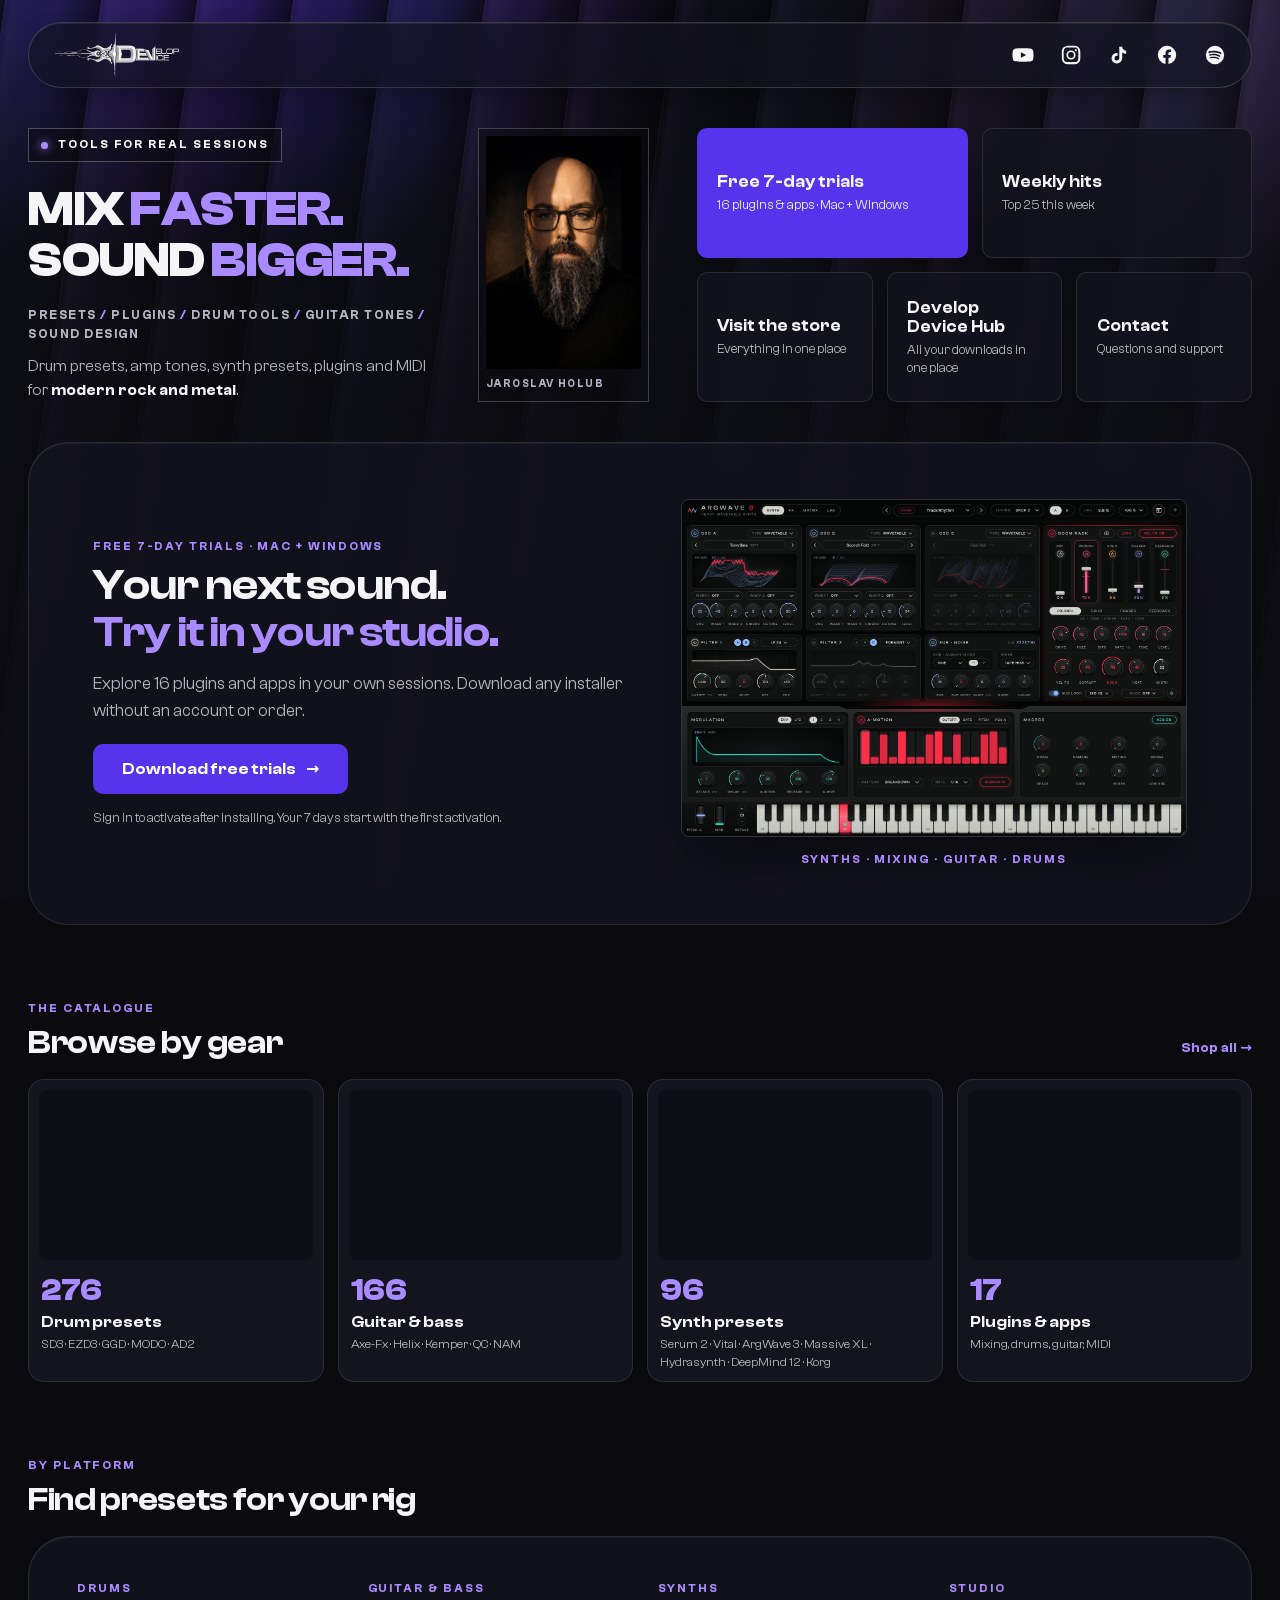
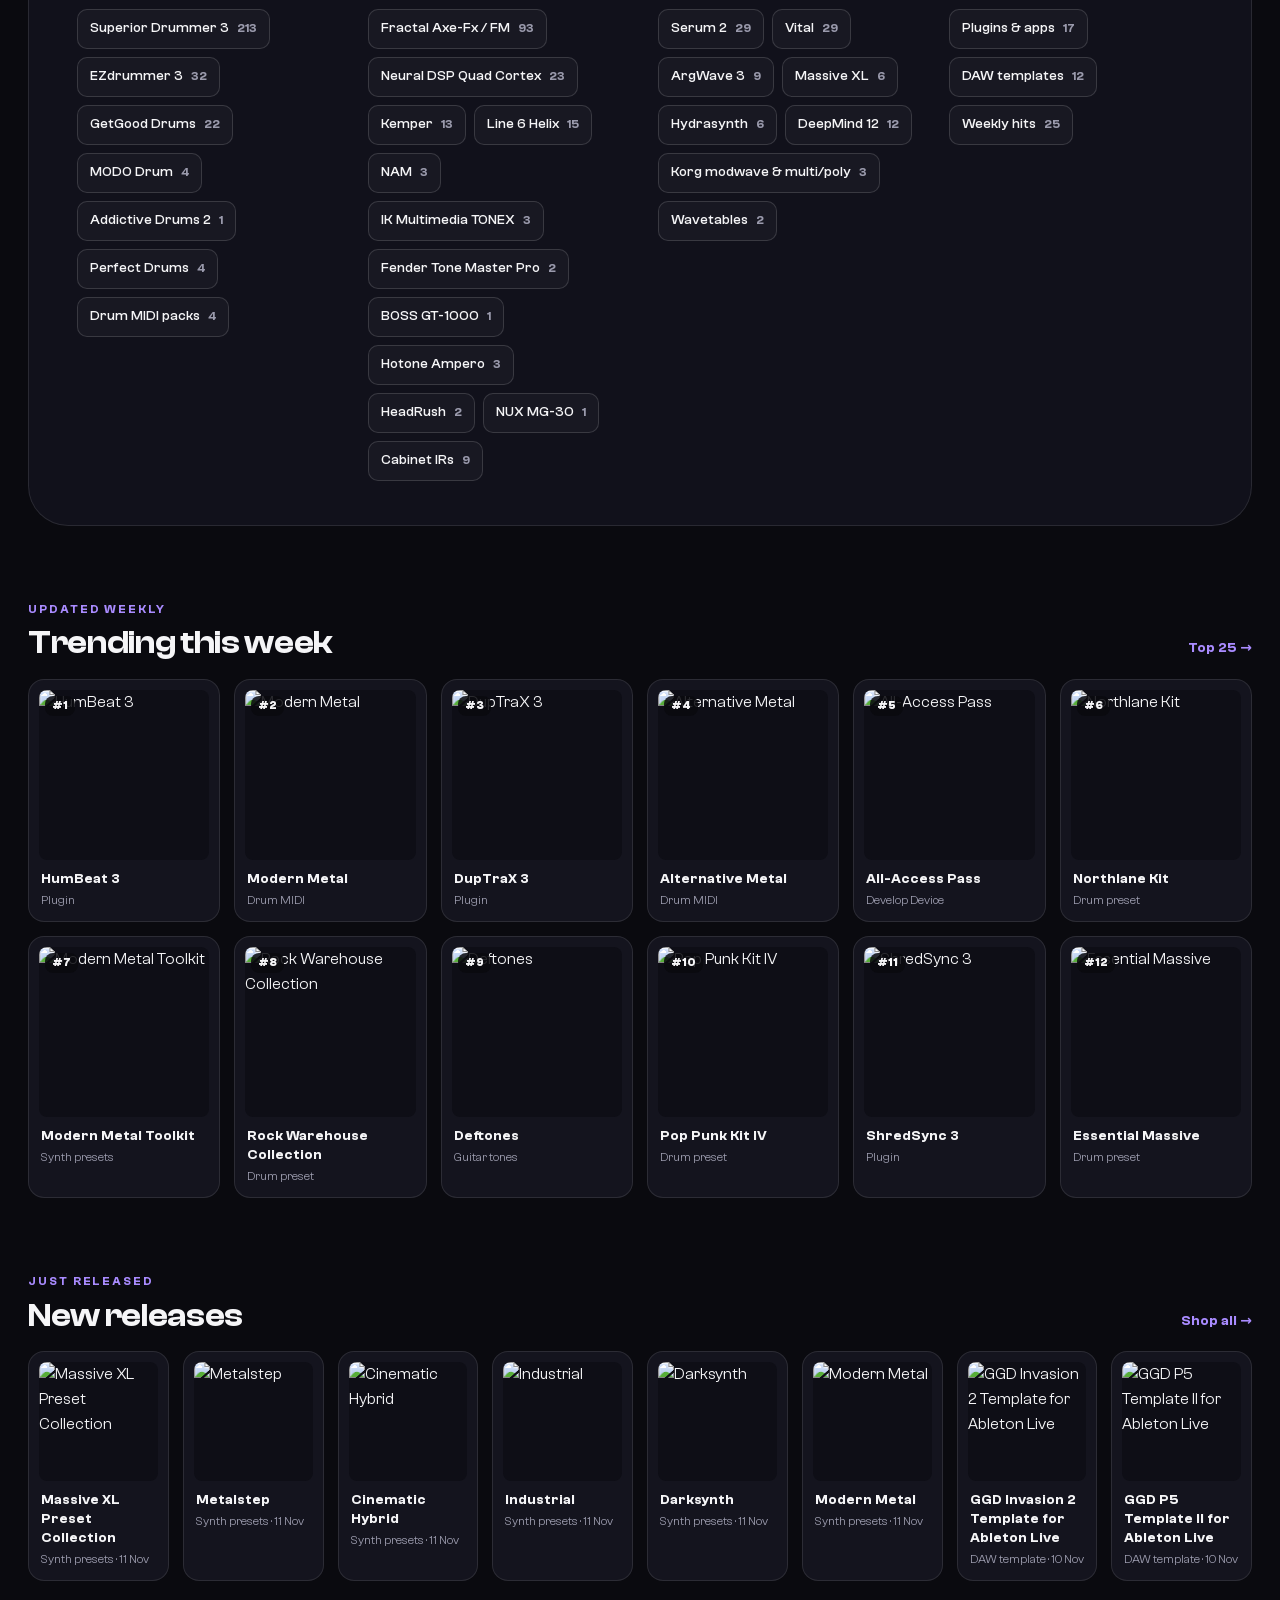
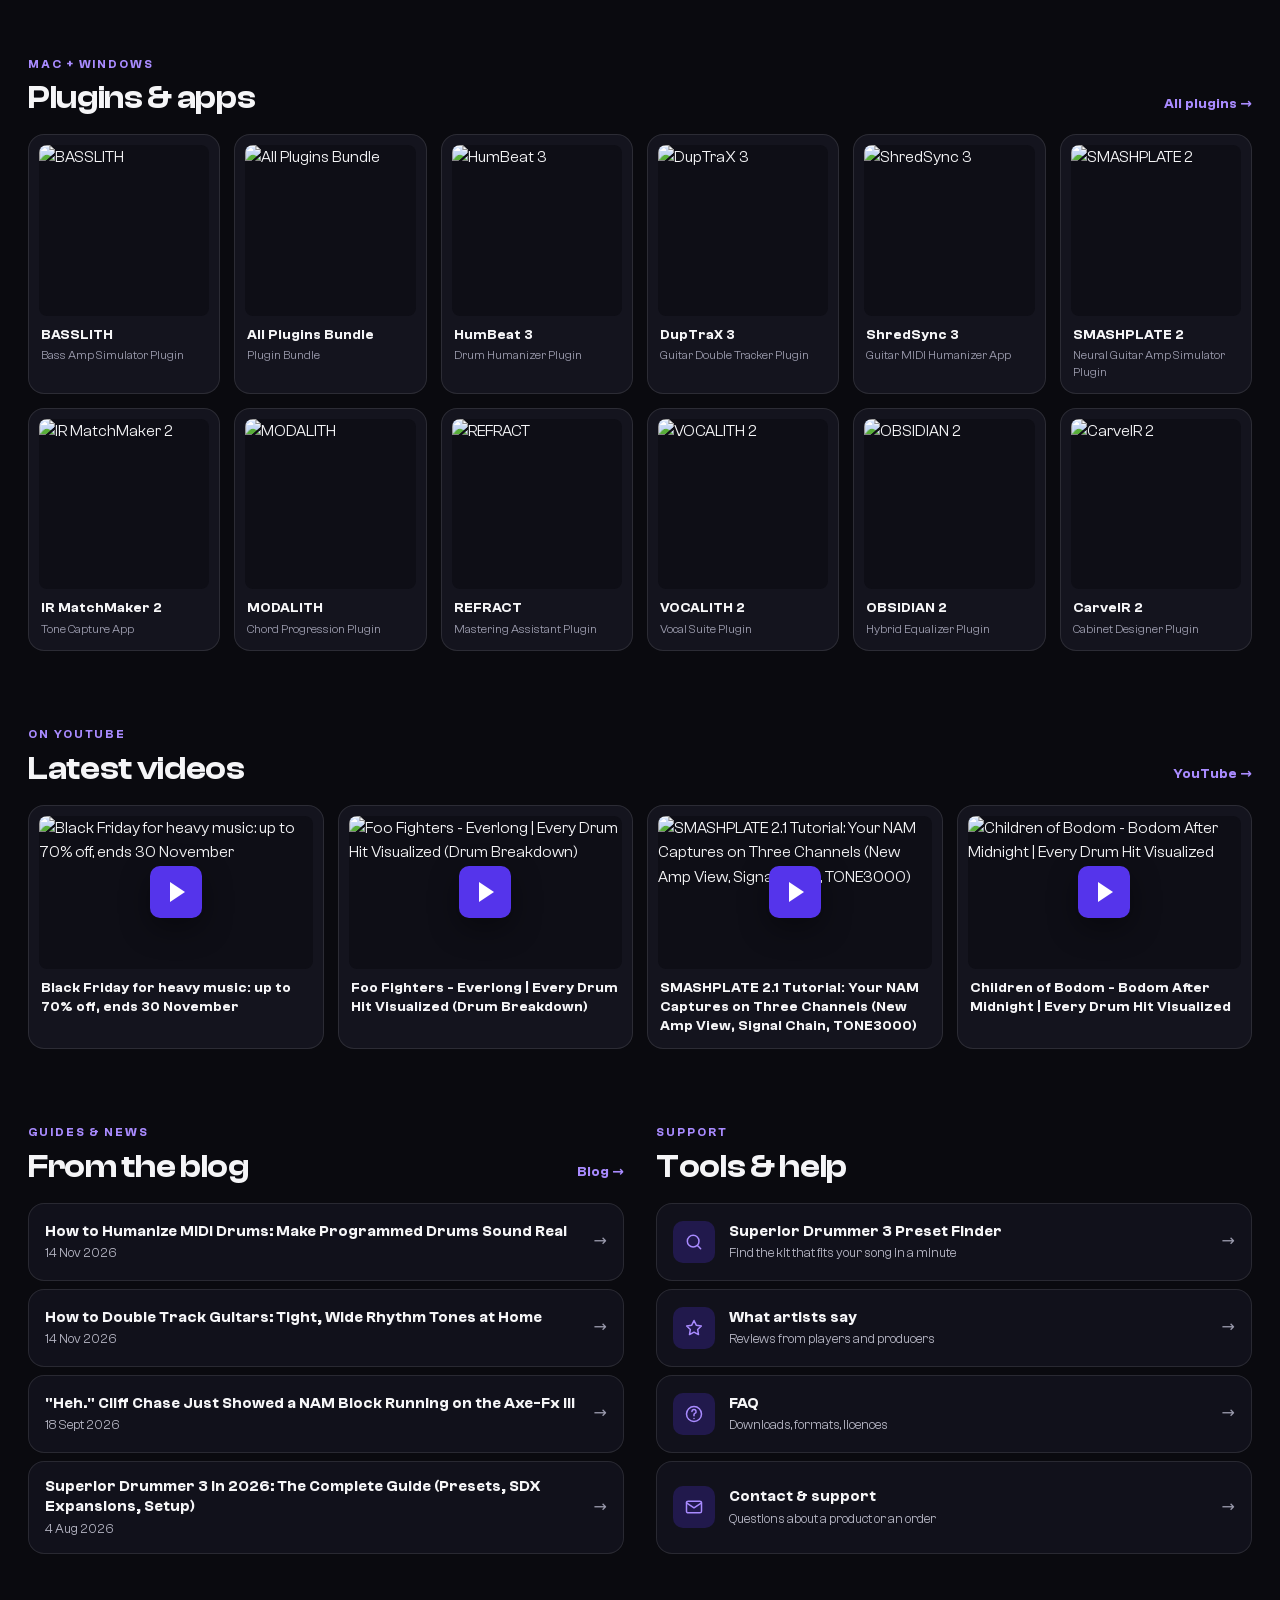
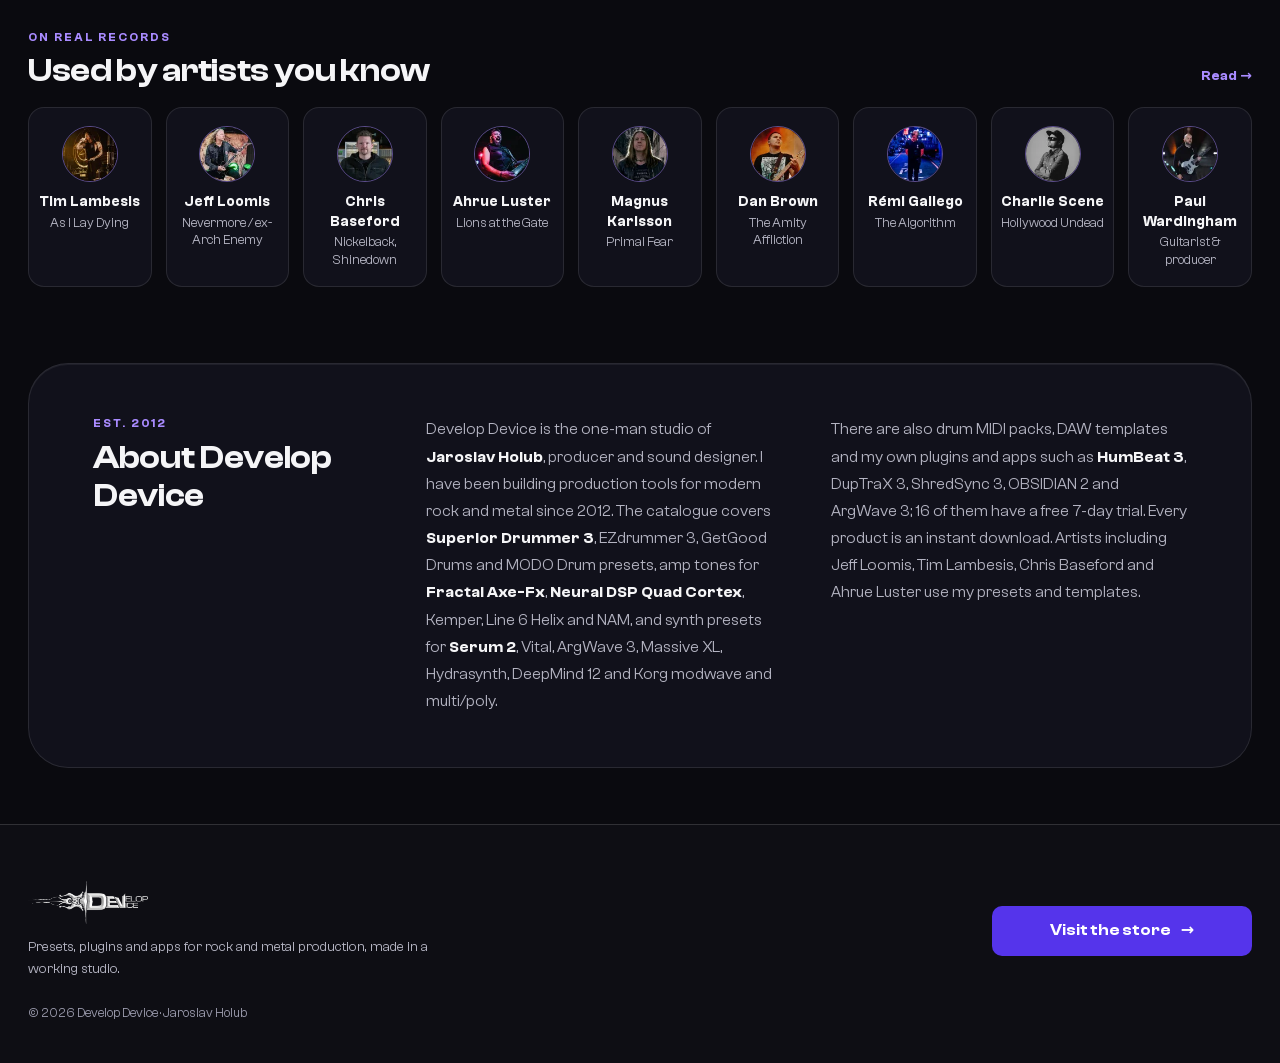
==== commit e1359dcc: "Update trending and counts from the store" ====
--- a/index.html
+++ b/index.html
@@ -518,17 +518,17 @@
       <div class="cards">
         <!-- data:apps:start -->
 <a class="pcard" target="_blank" rel="noopener" href="https://developdevice.com/products/basslith-metal-bass-plugin?utm_source=links&amp;utm_medium=linkhub"><span class="pcard__media"><img loading="lazy" decoding="async" width="400" height="400" alt="BASSLITH" src="https://cdn.shopify.com/s/files/1/2599/2974/files/bl-main_3ac12bf3-2210-471f-81ab-aec80bb7f6e0.jpg?v=1793814503&amp;width=400&amp;height=400&amp;crop=center" srcset="https://cdn.shopify.com/s/files/1/2599/2974/files/bl-main_3ac12bf3-2210-471f-81ab-aec80bb7f6e0.jpg?v=1793814503&amp;width=200&amp;height=200&amp;crop=center 200w, https://cdn.shopify.com/s/files/1/2599/2974/files/bl-main_3ac12bf3-2210-471f-81ab-aec80bb7f6e0.jpg?v=1793814503&amp;width=300&amp;height=300&amp;crop=center 300w, https://cdn.shopify.com/s/files/1/2599/2974/files/bl-main_3ac12bf3-2210-471f-81ab-aec80bb7f6e0.jpg?v=1793814503&amp;width=400&amp;height=400&amp;crop=center 400w" sizes="(min-width: 1100px) calc((min(100vw - 56px, 1600px) - 70px) / 6), (min-width: 760px) calc((100vw - 92px) / 4), 46vw"></span><span class="pcard__body"><span class="pcard__t">BASSLITH</span><span class="pcard__k">Bass Amp Simulator Plugin</span></span></a>
-<a class="pcard" target="_blank" rel="noopener" href="https://developdevice.com/products/contextverb-pro-2?utm_source=links&amp;utm_medium=linkhub"><span class="pcard__media"><img loading="lazy" decoding="async" width="400" height="400" alt="ContextVerb Pro 2" src="https://cdn.shopify.com/s/files/1/2599/2974/files/ctv2-main.jpg?v=1792409715&amp;width=400&amp;height=400&amp;crop=center" srcset="https://cdn.shopify.com/s/files/1/2599/2974/files/ctv2-main.jpg?v=1792409715&amp;width=200&amp;height=200&amp;crop=center 200w, https://cdn.shopify.com/s/files/1/2599/2974/files/ctv2-main.jpg?v=1792409715&amp;width=300&amp;height=300&amp;crop=center 300w, https://cdn.shopify.com/s/files/1/2599/2974/files/ctv2-main.jpg?v=1792409715&amp;width=400&amp;height=400&amp;crop=center 400w" sizes="(min-width: 1100px) calc((min(100vw - 56px, 1600px) - 70px) / 6), (min-width: 760px) calc((100vw - 92px) / 4), 46vw"></span><span class="pcard__body"><span class="pcard__t">ContextVerb Pro 2</span><span class="pcard__k">Reverb Plugin</span></span></a>
-<a class="pcard" target="_blank" rel="noopener" href="https://developdevice.com/products/vocalith-2-vocal-suite?utm_source=links&amp;utm_medium=linkhub"><span class="pcard__media"><img loading="lazy" decoding="async" width="400" height="400" alt="VOCALITH 2" src="https://cdn.shopify.com/s/files/1/2599/2974/files/vc2-main.jpg?v=1792317129&amp;width=400&amp;height=400&amp;crop=center" srcset="https://cdn.shopify.com/s/files/1/2599/2974/files/vc2-main.jpg?v=1792317129&amp;width=200&amp;height=200&amp;crop=center 200w, https://cdn.shopify.com/s/files/1/2599/2974/files/vc2-main.jpg?v=1792317129&amp;width=300&amp;height=300&amp;crop=center 300w, https://cdn.shopify.com/s/files/1/2599/2974/files/vc2-main.jpg?v=1792317129&amp;width=400&amp;height=400&amp;crop=center 400w" sizes="(min-width: 1100px) calc((min(100vw - 56px, 1600px) - 70px) / 6), (min-width: 760px) calc((100vw - 92px) / 4), 46vw"></span><span class="pcard__body"><span class="pcard__t">VOCALITH 2</span><span class="pcard__k">Vocal Suite Plugin</span></span></a>
-<a class="pcard" target="_blank" rel="noopener" href="https://developdevice.com/products/carveir-2-context-cabinet-designer?utm_source=links&amp;utm_medium=linkhub"><span class="pcard__media"><img loading="lazy" decoding="async" width="400" height="400" alt="CarveIR 2" src="https://cdn.shopify.com/s/files/1/2599/2974/files/cv2-main.jpg?v=1792340181&amp;width=400&amp;height=400&amp;crop=center" srcset="https://cdn.shopify.com/s/files/1/2599/2974/files/cv2-main.jpg?v=1792340181&amp;width=200&amp;height=200&amp;crop=center 200w, https://cdn.shopify.com/s/files/1/2599/2974/files/cv2-main.jpg?v=1792340181&amp;width=300&amp;height=300&amp;crop=center 300w, https://cdn.shopify.com/s/files/1/2599/2974/files/cv2-main.jpg?v=1792340181&amp;width=400&amp;height=400&amp;crop=center 400w" sizes="(min-width: 1100px) calc((min(100vw - 56px, 1600px) - 70px) / 6), (min-width: 760px) calc((100vw - 92px) / 4), 46vw"></span><span class="pcard__body"><span class="pcard__t">CarveIR 2</span><span class="pcard__k">Cabinet Designer Plugin</span></span></a>
 <a class="pcard" target="_blank" rel="noopener" href="https://developdevice.com/products/all-plugins-bundle?utm_source=links&amp;utm_medium=linkhub"><span class="pcard__media"><img loading="lazy" decoding="async" width="400" height="400" alt="All Plugins Bundle" src="https://cdn.shopify.com/s/files/1/2599/2974/files/all-plugins-bundle-basslith-2026-11-04.png?v=1793820790&amp;width=400&amp;height=400&amp;crop=center" srcset="https://cdn.shopify.com/s/files/1/2599/2974/files/all-plugins-bundle-basslith-2026-11-04.png?v=1793820790&amp;width=200&amp;height=200&amp;crop=center 200w, https://cdn.shopify.com/s/files/1/2599/2974/files/all-plugins-bundle-basslith-2026-11-04.png?v=1793820790&amp;width=300&amp;height=300&amp;crop=center 300w, https://cdn.shopify.com/s/files/1/2599/2974/files/all-plugins-bundle-basslith-2026-11-04.png?v=1793820790&amp;width=400&amp;height=400&amp;crop=center 400w" sizes="(min-width: 1100px) calc((min(100vw - 56px, 1600px) - 70px) / 6), (min-width: 760px) calc((100vw - 92px) / 4), 46vw"></span><span class="pcard__body"><span class="pcard__t">All Plugins Bundle</span><span class="pcard__k">Plugin Bundle</span></span></a>
 <a class="pcard" target="_blank" rel="noopener" href="https://developdevice.com/products/humbeat-3-drum-humanizer?utm_source=links&amp;utm_medium=linkhub"><span class="pcard__media"><img loading="lazy" decoding="async" width="400" height="400" alt="HumBeat 3" src="https://cdn.shopify.com/s/files/1/2599/2974/files/hb3-main.jpg?v=1791399524&amp;width=400&amp;height=400&amp;crop=center" srcset="https://cdn.shopify.com/s/files/1/2599/2974/files/hb3-main.jpg?v=1791399524&amp;width=200&amp;height=200&amp;crop=center 200w, https://cdn.shopify.com/s/files/1/2599/2974/files/hb3-main.jpg?v=1791399524&amp;width=300&amp;height=300&amp;crop=center 300w, https://cdn.shopify.com/s/files/1/2599/2974/files/hb3-main.jpg?v=1791399524&amp;width=400&amp;height=400&amp;crop=center 400w" sizes="(min-width: 1100px) calc((min(100vw - 56px, 1600px) - 70px) / 6), (min-width: 760px) calc((100vw - 92px) / 4), 46vw"></span><span class="pcard__body"><span class="pcard__t">HumBeat 3</span><span class="pcard__k">Drum Humanizer Plugin</span></span></a>
 <a class="pcard" target="_blank" rel="noopener" href="https://developdevice.com/products/duptrax-3-guitar-double-tracker?utm_source=links&amp;utm_medium=linkhub"><span class="pcard__media"><img loading="lazy" decoding="async" width="400" height="400" alt="DupTraX 3" src="https://cdn.shopify.com/s/files/1/2599/2974/files/dt3-main.jpg?v=1791538740&amp;width=400&amp;height=400&amp;crop=center" srcset="https://cdn.shopify.com/s/files/1/2599/2974/files/dt3-main.jpg?v=1791538740&amp;width=200&amp;height=200&amp;crop=center 200w, https://cdn.shopify.com/s/files/1/2599/2974/files/dt3-main.jpg?v=1791538740&amp;width=300&amp;height=300&amp;crop=center 300w, https://cdn.shopify.com/s/files/1/2599/2974/files/dt3-main.jpg?v=1791538740&amp;width=400&amp;height=400&amp;crop=center 400w" sizes="(min-width: 1100px) calc((min(100vw - 56px, 1600px) - 70px) / 6), (min-width: 760px) calc((100vw - 92px) / 4), 46vw"></span><span class="pcard__body"><span class="pcard__t">DupTraX 3</span><span class="pcard__k">Guitar Double Tracker Plugin</span></span></a>
+<a class="pcard" target="_blank" rel="noopener" href="https://developdevice.com/products/shredsync-3-guitar-pro-midi-humanizer?utm_source=links&amp;utm_medium=linkhub"><span class="pcard__media"><img loading="lazy" decoding="async" width="400" height="400" alt="ShredSync 3" src="https://cdn.shopify.com/s/files/1/2599/2974/files/ss3-main.jpg?v=1791654339&amp;width=400&amp;height=400&amp;crop=center" srcset="https://cdn.shopify.com/s/files/1/2599/2974/files/ss3-main.jpg?v=1791654339&amp;width=200&amp;height=200&amp;crop=center 200w, https://cdn.shopify.com/s/files/1/2599/2974/files/ss3-main.jpg?v=1791654339&amp;width=300&amp;height=300&amp;crop=center 300w, https://cdn.shopify.com/s/files/1/2599/2974/files/ss3-main.jpg?v=1791654339&amp;width=400&amp;height=400&amp;crop=center 400w" sizes="(min-width: 1100px) calc((min(100vw - 56px, 1600px) - 70px) / 6), (min-width: 760px) calc((100vw - 92px) / 4), 46vw"></span><span class="pcard__body"><span class="pcard__t">ShredSync 3</span><span class="pcard__k">Guitar MIDI Humanizer App</span></span></a>
+<a class="pcard" target="_blank" rel="noopener" href="https://developdevice.com/products/smashplate-neural-guitar-amp-simulator?utm_source=links&amp;utm_medium=linkhub"><span class="pcard__media"><img loading="lazy" decoding="async" width="400" height="400" alt="SMASHPLATE 2" src="https://cdn.shopify.com/s/files/1/2599/2974/files/sp2-main.jpg?v=1794941531&amp;width=400&amp;height=400&amp;crop=center" srcset="https://cdn.shopify.com/s/files/1/2599/2974/files/sp2-main.jpg?v=1794941531&amp;width=200&amp;height=200&amp;crop=center 200w, https://cdn.shopify.com/s/files/1/2599/2974/files/sp2-main.jpg?v=1794941531&amp;width=300&amp;height=300&amp;crop=center 300w, https://cdn.shopify.com/s/files/1/2599/2974/files/sp2-main.jpg?v=1794941531&amp;width=400&amp;height=400&amp;crop=center 400w" sizes="(min-width: 1100px) calc((min(100vw - 56px, 1600px) - 70px) / 6), (min-width: 760px) calc((100vw - 92px) / 4), 46vw"></span><span class="pcard__body"><span class="pcard__t">SMASHPLATE 2</span><span class="pcard__k">Neural Guitar Amp Simulator Plugin</span></span></a>
 <a class="pcard" target="_blank" rel="noopener" href="https://developdevice.com/products/ir-matchmaker-tone-capture-app?utm_source=links&amp;utm_medium=linkhub"><span class="pcard__media"><img loading="lazy" decoding="async" width="400" height="400" alt="IR MatchMaker 2" src="https://cdn.shopify.com/s/files/1/2599/2974/files/irmm2-product-main.jpg?v=1791553357&amp;width=400&amp;height=400&amp;crop=center" srcset="https://cdn.shopify.com/s/files/1/2599/2974/files/irmm2-product-main.jpg?v=1791553357&amp;width=200&amp;height=200&amp;crop=center 200w, https://cdn.shopify.com/s/files/1/2599/2974/files/irmm2-product-main.jpg?v=1791553357&amp;width=300&amp;height=300&amp;crop=center 300w, https://cdn.shopify.com/s/files/1/2599/2974/files/irmm2-product-main.jpg?v=1791553357&amp;width=400&amp;height=400&amp;crop=center 400w" sizes="(min-width: 1100px) calc((min(100vw - 56px, 1600px) - 70px) / 6), (min-width: 760px) calc((100vw - 92px) / 4), 46vw"></span><span class="pcard__body"><span class="pcard__t">IR MatchMaker 2</span><span class="pcard__k">Tone Capture App</span></span></a>
-<a class="pcard" target="_blank" rel="noopener" href="https://developdevice.com/products/shredsync-3-guitar-pro-midi-humanizer?utm_source=links&amp;utm_medium=linkhub"><span class="pcard__media"><img loading="lazy" decoding="async" width="400" height="400" alt="ShredSync 3" src="https://cdn.shopify.com/s/files/1/2599/2974/files/ss3-main.jpg?v=1791654339&amp;width=400&amp;height=400&amp;crop=center" srcset="https://cdn.shopify.com/s/files/1/2599/2974/files/ss3-main.jpg?v=1791654339&amp;width=200&amp;height=200&amp;crop=center 200w, https://cdn.shopify.com/s/files/1/2599/2974/files/ss3-main.jpg?v=1791654339&amp;width=300&amp;height=300&amp;crop=center 300w, https://cdn.shopify.com/s/files/1/2599/2974/files/ss3-main.jpg?v=1791654339&amp;width=400&amp;height=400&amp;crop=center 400w" sizes="(min-width: 1100px) calc((min(100vw - 56px, 1600px) - 70px) / 6), (min-width: 760px) calc((100vw - 92px) / 4), 46vw"></span><span class="pcard__body"><span class="pcard__t">ShredSync 3</span><span class="pcard__k">Guitar MIDI Humanizer App</span></span></a>
 <a class="pcard" target="_blank" rel="noopener" href="https://developdevice.com/products/modalith-chord-progression-plugin?utm_source=links&amp;utm_medium=linkhub"><span class="pcard__media"><img loading="lazy" decoding="async" width="400" height="400" alt="MODALITH" src="https://cdn.shopify.com/s/files/1/2599/2974/files/mth-main_0cfe391e-cc9a-4137-ba45-79f6c40ee149.jpg?v=1791999991&amp;width=400&amp;height=400&amp;crop=center" srcset="https://cdn.shopify.com/s/files/1/2599/2974/files/mth-main_0cfe391e-cc9a-4137-ba45-79f6c40ee149.jpg?v=1791999991&amp;width=200&amp;height=200&amp;crop=center 200w, https://cdn.shopify.com/s/files/1/2599/2974/files/mth-main_0cfe391e-cc9a-4137-ba45-79f6c40ee149.jpg?v=1791999991&amp;width=300&amp;height=300&amp;crop=center 300w, https://cdn.shopify.com/s/files/1/2599/2974/files/mth-main_0cfe391e-cc9a-4137-ba45-79f6c40ee149.jpg?v=1791999991&amp;width=400&amp;height=400&amp;crop=center 400w" sizes="(min-width: 1100px) calc((min(100vw - 56px, 1600px) - 70px) / 6), (min-width: 760px) calc((100vw - 92px) / 4), 46vw"></span><span class="pcard__body"><span class="pcard__t">MODALITH</span><span class="pcard__k">Chord Progression Plugin</span></span></a>
 <a class="pcard" target="_blank" rel="noopener" href="https://developdevice.com/products/refract-mastering-assistant?utm_source=links&amp;utm_medium=linkhub"><span class="pcard__media"><img loading="lazy" decoding="async" width="400" height="400" alt="REFRACT" src="https://cdn.shopify.com/s/files/1/2599/2974/files/refract-main-product_c537b211-b958-4fa3-badd-eaf4c99900da.png?v=1791348783&amp;width=400&amp;height=400&amp;crop=center" srcset="https://cdn.shopify.com/s/files/1/2599/2974/files/refract-main-product_c537b211-b958-4fa3-badd-eaf4c99900da.png?v=1791348783&amp;width=200&amp;height=200&amp;crop=center 200w, https://cdn.shopify.com/s/files/1/2599/2974/files/refract-main-product_c537b211-b958-4fa3-badd-eaf4c99900da.png?v=1791348783&amp;width=300&amp;height=300&amp;crop=center 300w, https://cdn.shopify.com/s/files/1/2599/2974/files/refract-main-product_c537b211-b958-4fa3-badd-eaf4c99900da.png?v=1791348783&amp;width=400&amp;height=400&amp;crop=center 400w" sizes="(min-width: 1100px) calc((min(100vw - 56px, 1600px) - 70px) / 6), (min-width: 760px) calc((100vw - 92px) / 4), 46vw"></span><span class="pcard__body"><span class="pcard__t">REFRACT</span><span class="pcard__k">Mastering Assistant Plugin</span></span></a>
+<a class="pcard" target="_blank" rel="noopener" href="https://developdevice.com/products/vocalith-2-vocal-suite?utm_source=links&amp;utm_medium=linkhub"><span class="pcard__media"><img loading="lazy" decoding="async" width="400" height="400" alt="VOCALITH 2" src="https://cdn.shopify.com/s/files/1/2599/2974/files/vc2-main.jpg?v=1792317129&amp;width=400&amp;height=400&amp;crop=center" srcset="https://cdn.shopify.com/s/files/1/2599/2974/files/vc2-main.jpg?v=1792317129&amp;width=200&amp;height=200&amp;crop=center 200w, https://cdn.shopify.com/s/files/1/2599/2974/files/vc2-main.jpg?v=1792317129&amp;width=300&amp;height=300&amp;crop=center 300w, https://cdn.shopify.com/s/files/1/2599/2974/files/vc2-main.jpg?v=1792317129&amp;width=400&amp;height=400&amp;crop=center 400w" sizes="(min-width: 1100px) calc((min(100vw - 56px, 1600px) - 70px) / 6), (min-width: 760px) calc((100vw - 92px) / 4), 46vw"></span><span class="pcard__body"><span class="pcard__t">VOCALITH 2</span><span class="pcard__k">Vocal Suite Plugin</span></span></a>
 <a class="pcard" target="_blank" rel="noopener" href="https://developdevice.com/products/obsidian-2-hybrid-eq?utm_source=links&amp;utm_medium=linkhub"><span class="pcard__media"><img loading="lazy" decoding="async" width="400" height="400" alt="OBSIDIAN 2" src="https://cdn.shopify.com/s/files/1/2599/2974/files/ob2-main.jpg?v=1791741131&amp;width=400&amp;height=400&amp;crop=center" srcset="https://cdn.shopify.com/s/files/1/2599/2974/files/ob2-main.jpg?v=1791741131&amp;width=200&amp;height=200&amp;crop=center 200w, https://cdn.shopify.com/s/files/1/2599/2974/files/ob2-main.jpg?v=1791741131&amp;width=300&amp;height=300&amp;crop=center 300w, https://cdn.shopify.com/s/files/1/2599/2974/files/ob2-main.jpg?v=1791741131&amp;width=400&amp;height=400&amp;crop=center 400w" sizes="(min-width: 1100px) calc((min(100vw - 56px, 1600px) - 70px) / 6), (min-width: 760px) calc((100vw - 92px) / 4), 46vw"></span><span class="pcard__body"><span class="pcard__t">OBSIDIAN 2</span><span class="pcard__k">Hybrid Equalizer Plugin</span></span></a>
+<a class="pcard" target="_blank" rel="noopener" href="https://developdevice.com/products/carveir-2-context-cabinet-designer?utm_source=links&amp;utm_medium=linkhub"><span class="pcard__media"><img loading="lazy" decoding="async" width="400" height="400" alt="CarveIR 2" src="https://cdn.shopify.com/s/files/1/2599/2974/files/cv2-main.jpg?v=1792340181&amp;width=400&amp;height=400&amp;crop=center" srcset="https://cdn.shopify.com/s/files/1/2599/2974/files/cv2-main.jpg?v=1792340181&amp;width=200&amp;height=200&amp;crop=center 200w, https://cdn.shopify.com/s/files/1/2599/2974/files/cv2-main.jpg?v=1792340181&amp;width=300&amp;height=300&amp;crop=center 300w, https://cdn.shopify.com/s/files/1/2599/2974/files/cv2-main.jpg?v=1792340181&amp;width=400&amp;height=400&amp;crop=center 400w" sizes="(min-width: 1100px) calc((min(100vw - 56px, 1600px) - 70px) / 6), (min-width: 760px) calc((100vw - 92px) / 4), 46vw"></span><span class="pcard__body"><span class="pcard__t">CarveIR 2</span><span class="pcard__k">Cabinet Designer Plugin</span></span></a>
         <!-- data:apps:end -->
       </div>
     </section>
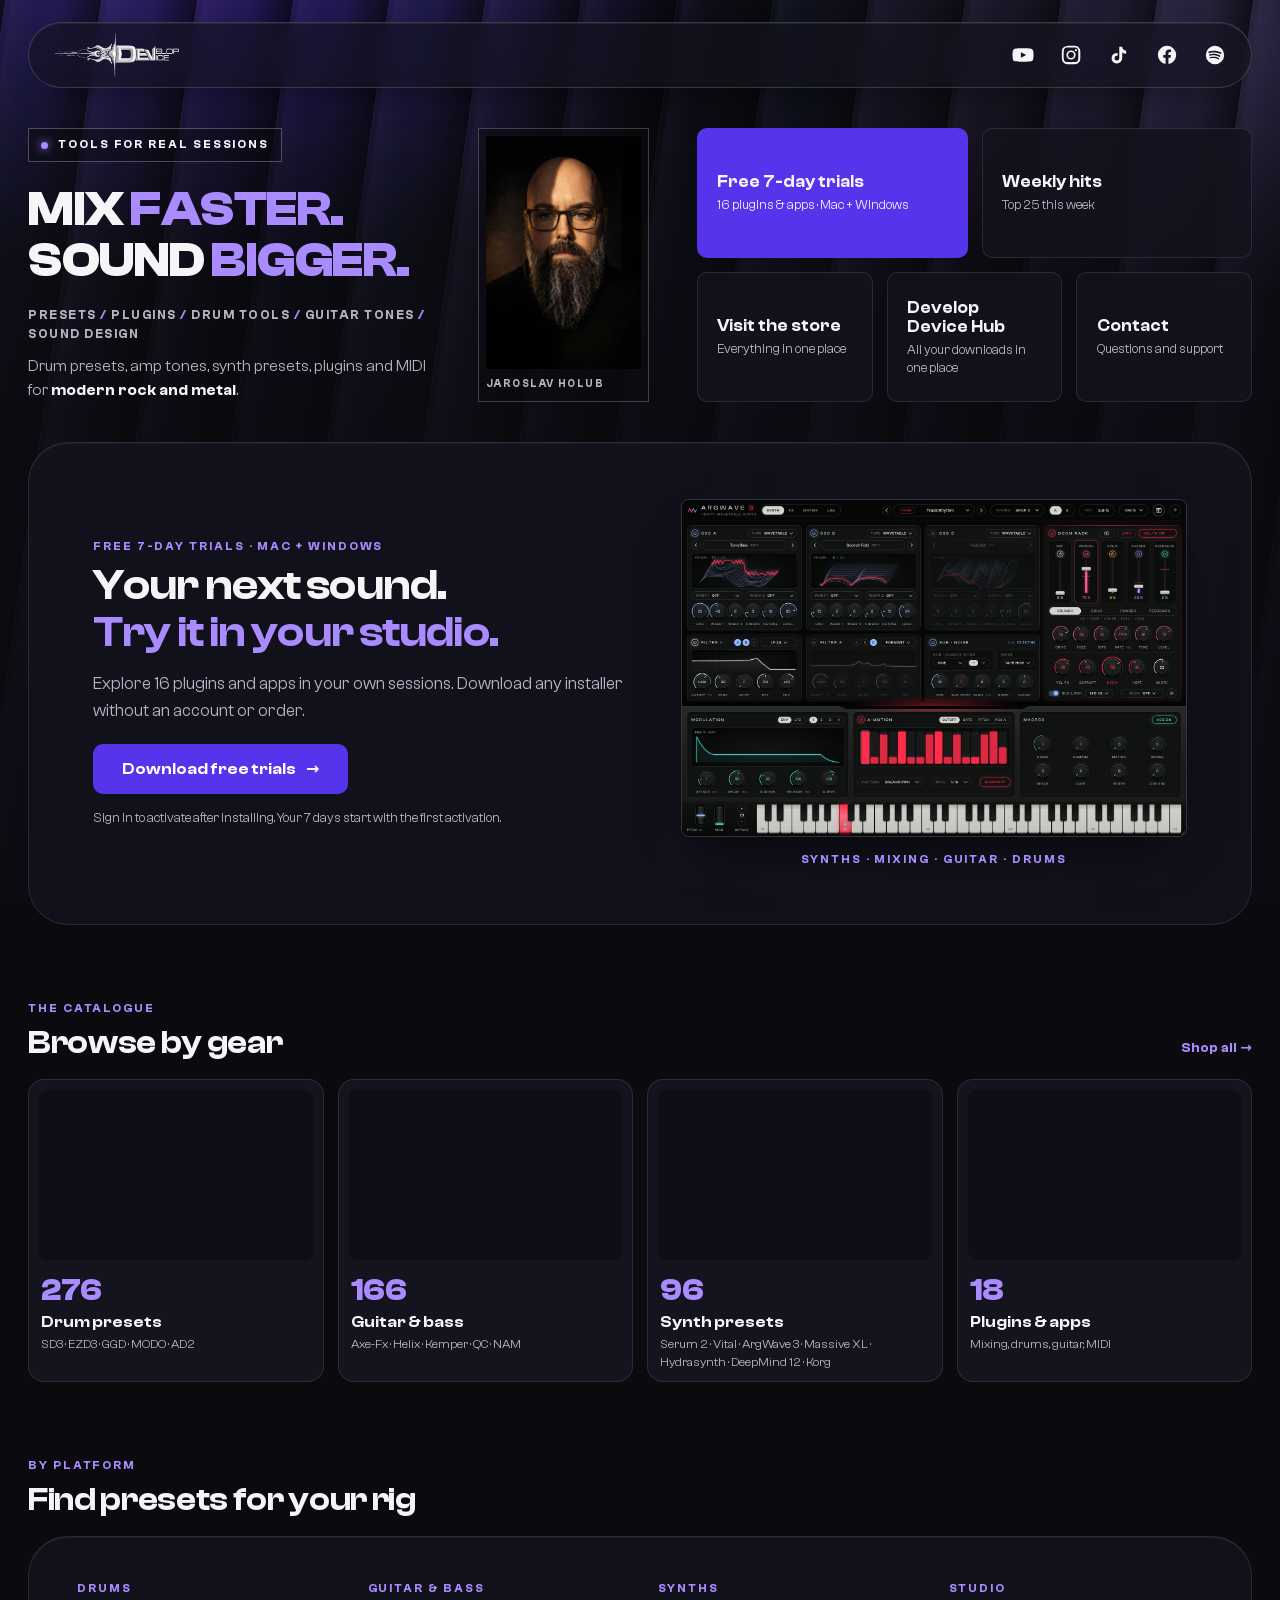
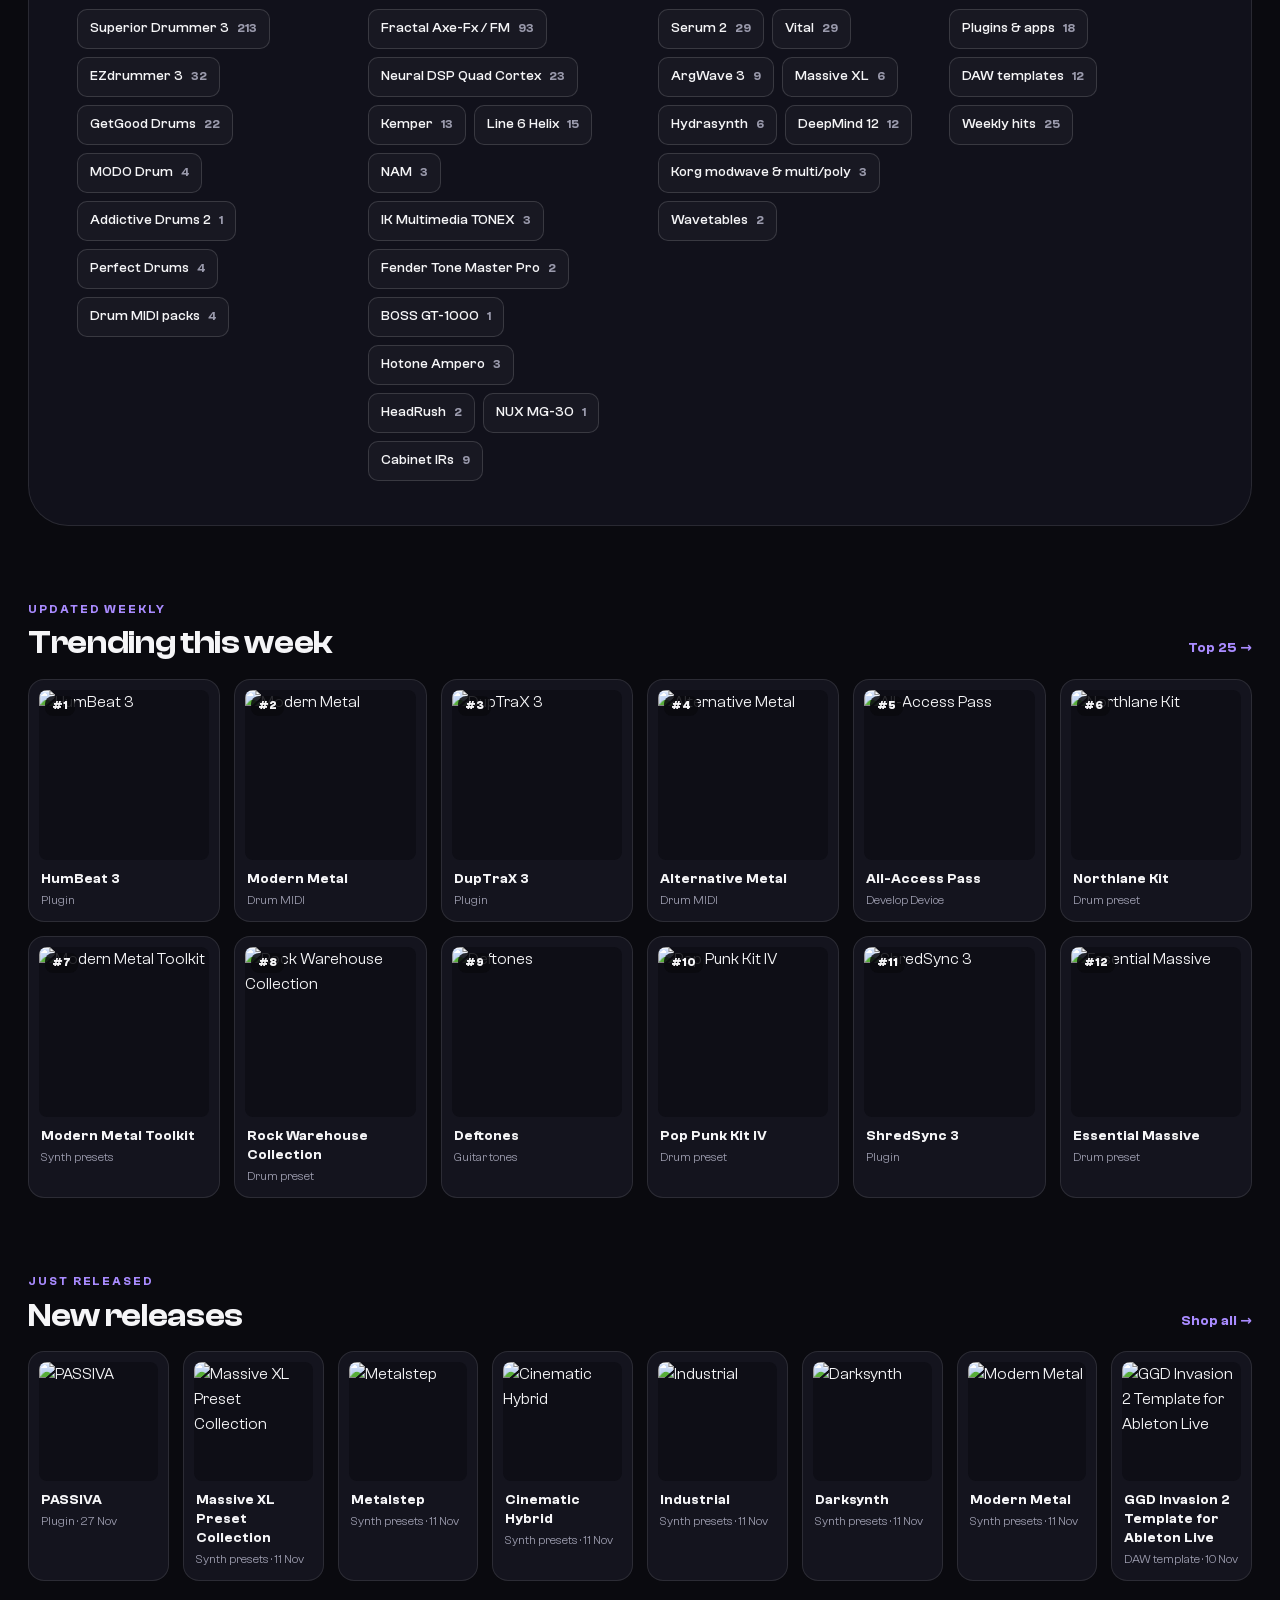
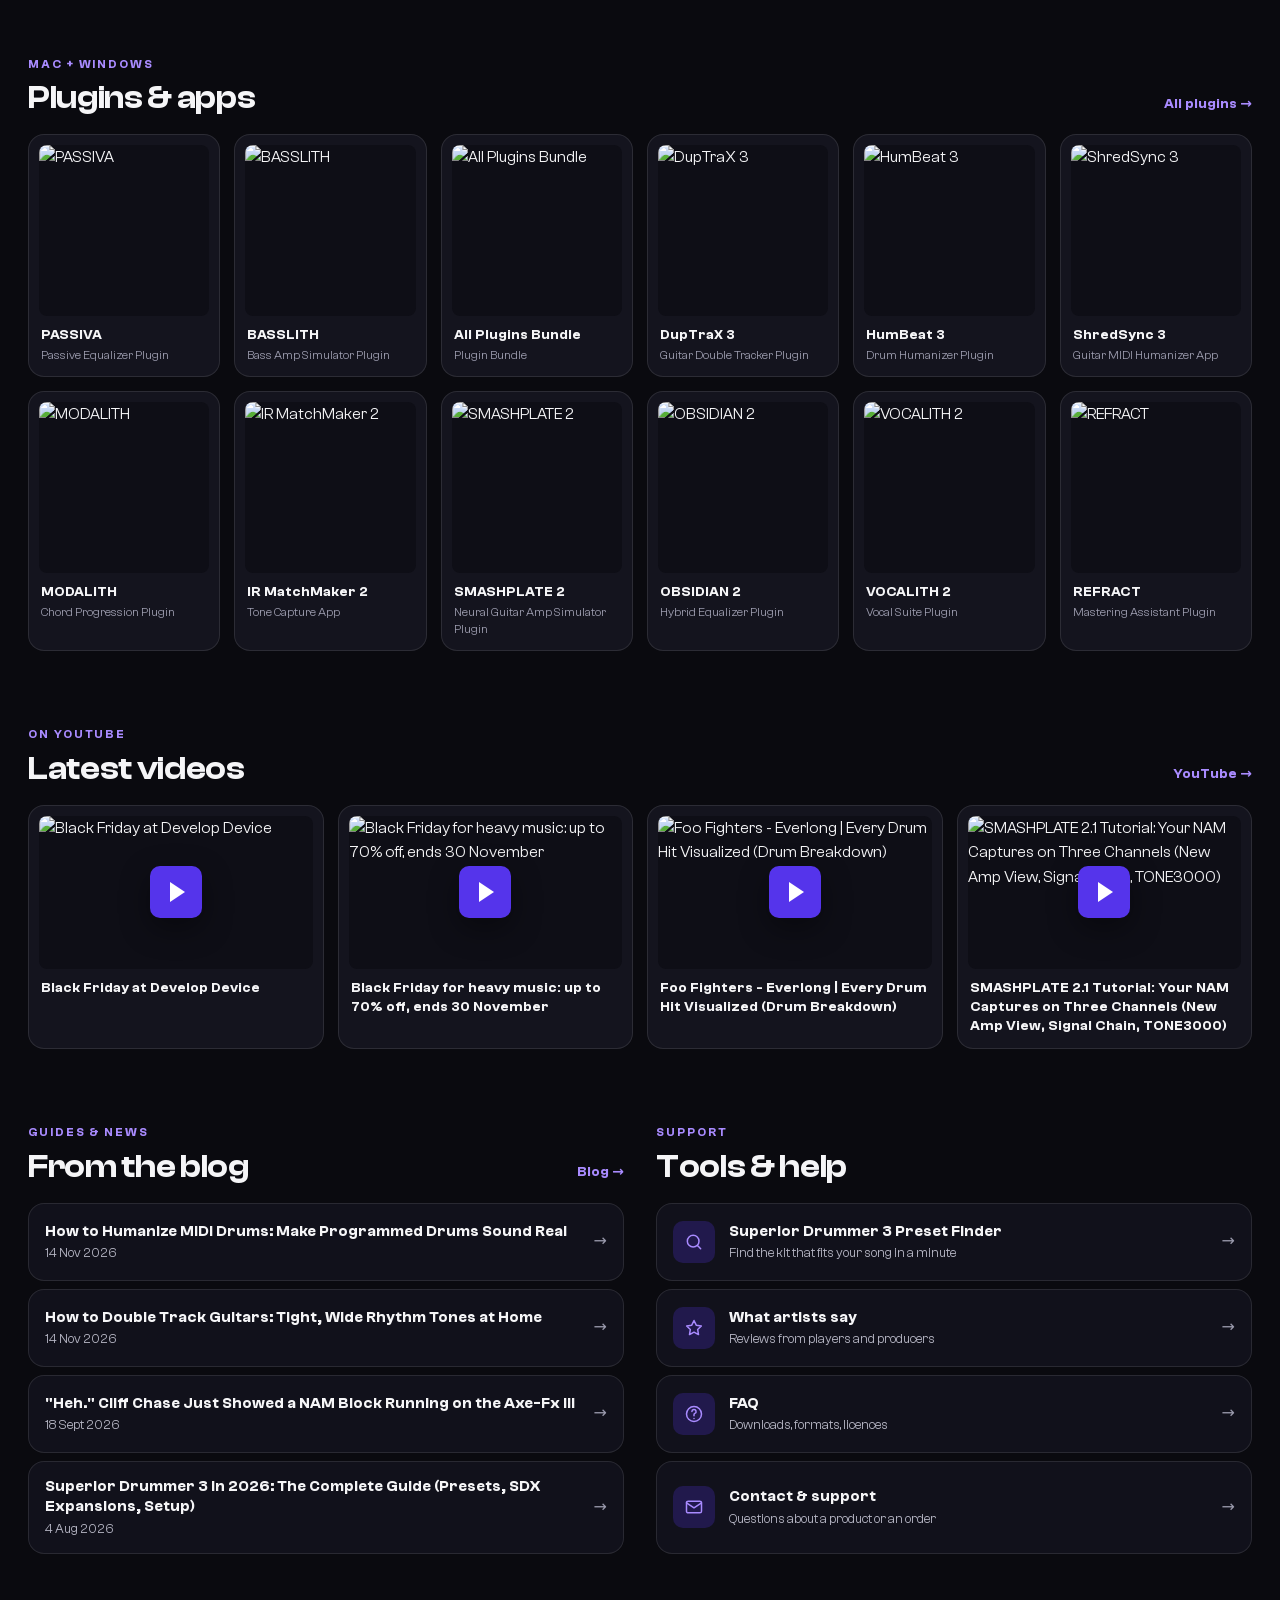
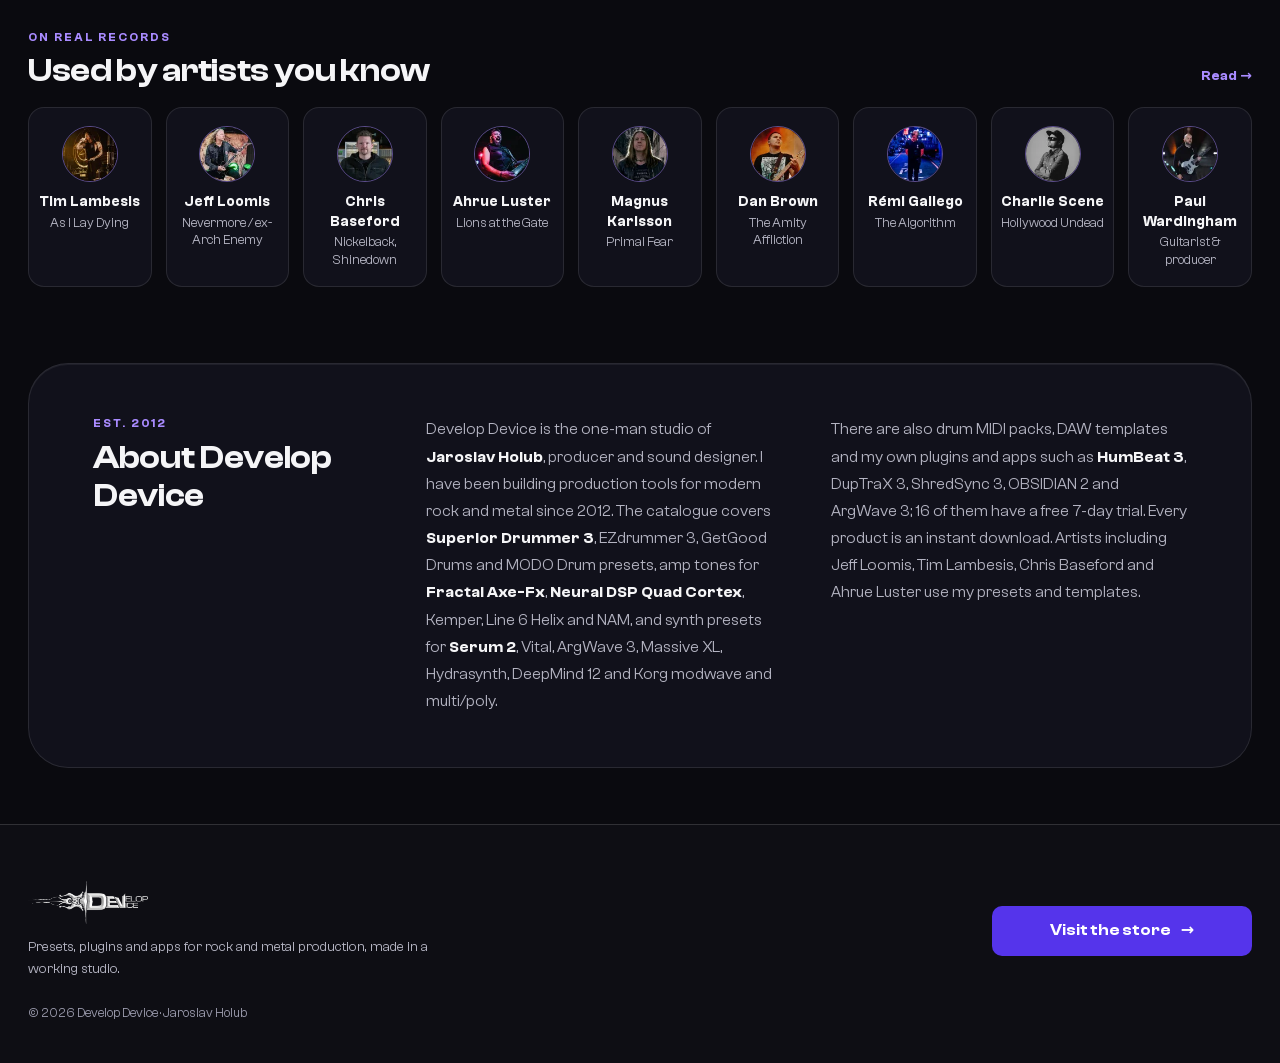
==== commit bf25529e: "Update trending and counts from the store" ====
--- a/index.html
+++ b/index.html
@@ -454,7 +454,7 @@
           <span class="gear__n" data-count="synth-presets-wavetables">96</span><span class="gear__t">Synth presets</span><span class="gear__s">Serum 2 · Vital · ArgWave 3 · Massive XL · Hydrasynth · DeepMind 12 · Korg</span>
         </a>
         <a target="_blank" rel="noopener" class="gear__tile" href="https://developdevice.com/collections/apps" style="--img:url('https://cdn.shopify.com/s/files/1/2599/2974/files/hb3-main.jpg?v=1791399524&width=700')">
-          <span class="gear__n" data-count="apps">17</span><span class="gear__t">Plugins &amp; apps</span><span class="gear__s">Mixing, drums, guitar, MIDI</span>
+          <span class="gear__n" data-count="apps">18</span><span class="gear__t">Plugins &amp; apps</span><span class="gear__s">Mixing, drums, guitar, MIDI</span>
         </a>
       </div>
     </section>
@@ -472,7 +472,7 @@
           <a target="_blank" rel="noopener" class="chip" href="https://developdevice.com/collections/serum-2-presets">Serum 2<span data-count="serum-2-presets">29</span></a><a target="_blank" rel="noopener" class="chip" href="https://developdevice.com/collections/vital-presets">Vital<span data-count="vital-presets">29</span></a><a target="_blank" rel="noopener" class="chip" href="https://developdevice.com/collections/argwave-3-presets">ArgWave 3<span data-count="argwave-3-presets">9</span></a><a target="_blank" rel="noopener" class="chip" href="https://developdevice.com/collections/massive-xl-presets">Massive XL<span data-count="massive-xl-presets">6</span></a><a target="_blank" rel="noopener" class="chip" href="https://developdevice.com/collections/hydrasynth-presets">Hydrasynth<span data-count="hydrasynth-presets">6</span></a><a target="_blank" rel="noopener" class="chip" href="https://developdevice.com/collections/deepmind-12-presets">DeepMind 12<span data-count="deepmind-12-presets">12</span></a><a target="_blank" rel="noopener" class="chip" href="https://developdevice.com/collections/korg-modwave-multi-poly-presets">Korg modwave &amp; multi/poly<span data-count="korg-modwave-multi-poly-presets">3</span></a><a target="_blank" rel="noopener" class="chip" href="https://developdevice.com/collections/professional-wavetables">Wavetables<span data-count="professional-wavetables">2</span></a>
         </div></div>
         <div class="plat__col"><h3>Studio</h3><div class="chips">
-          <a target="_blank" rel="noopener" class="chip" href="https://developdevice.com/collections/apps">Plugins &amp; apps<span data-count="apps">17</span></a><a target="_blank" rel="noopener" class="chip" href="https://developdevice.com/collections/daw-templates">DAW templates<span data-count="daw-templates">12</span></a><a target="_blank" rel="noopener" class="chip" href="https://developdevice.com/collections/top-25-this-week">Weekly hits<span data-count="top-25-this-week">25</span></a>
+          <a target="_blank" rel="noopener" class="chip" href="https://developdevice.com/collections/apps">Plugins &amp; apps<span data-count="apps">18</span></a><a target="_blank" rel="noopener" class="chip" href="https://developdevice.com/collections/daw-templates">DAW templates<span data-count="daw-templates">12</span></a><a target="_blank" rel="noopener" class="chip" href="https://developdevice.com/collections/top-25-this-week">Weekly hits<span data-count="top-25-this-week">25</span></a>
         </div></div>
       </div>
     </section>
@@ -501,6 +501,7 @@
       <div class="block__head"><div><span class="kicker">Just released</span><h2 id="new-title">New releases</h2></div><a target="_blank" rel="noopener" class="more" href="https://developdevice.com/collections/all">Shop all <span aria-hidden="true">→</span></a></div>
       <div class="cards cards--new">
         <!-- data:new:start -->
+<a class="pcard" target="_blank" rel="noopener" href="https://developdevice.com/products/passiva-passive-tube-eq-plugin?utm_source=links&amp;utm_medium=linkhub"><span class="pcard__media"><img loading="lazy" decoding="async" width="400" height="400" alt="PASSIVA" src="https://cdn.shopify.com/s/files/1/2599/2974/files/pv-main_c0602962-5bd5-4ba8-8f38-61bb1aa15f1c.jpg?v=1795794707&amp;width=400&amp;height=400&amp;crop=center" srcset="https://cdn.shopify.com/s/files/1/2599/2974/files/pv-main_c0602962-5bd5-4ba8-8f38-61bb1aa15f1c.jpg?v=1795794707&amp;width=200&amp;height=200&amp;crop=center 200w, https://cdn.shopify.com/s/files/1/2599/2974/files/pv-main_c0602962-5bd5-4ba8-8f38-61bb1aa15f1c.jpg?v=1795794707&amp;width=300&amp;height=300&amp;crop=center 300w, https://cdn.shopify.com/s/files/1/2599/2974/files/pv-main_c0602962-5bd5-4ba8-8f38-61bb1aa15f1c.jpg?v=1795794707&amp;width=400&amp;height=400&amp;crop=center 400w" sizes="(min-width: 1100px) calc((min(100vw - 56px, 1600px) - 98px) / 8), (min-width: 760px) calc((100vw - 92px) / 4), 46vw"></span><span class="pcard__body"><span class="pcard__t">PASSIVA</span><span class="pcard__k">Plugin · 27 Nov</span></span></a>
 <a class="pcard" target="_blank" rel="noopener" href="https://developdevice.com/products/massive-xl-preset-collection-640-presets?utm_source=links&amp;utm_medium=linkhub"><span class="pcard__media"><img loading="lazy" decoding="async" width="400" height="400" alt="Massive XL Preset Collection" src="https://cdn.shopify.com/s/files/1/2599/2974/files/massive-xl-preset-collection-640-presets-cover-2026d.png?v=1794413364&amp;width=400&amp;height=400&amp;crop=center" srcset="https://cdn.shopify.com/s/files/1/2599/2974/files/massive-xl-preset-collection-640-presets-cover-2026d.png?v=1794413364&amp;width=200&amp;height=200&amp;crop=center 200w, https://cdn.shopify.com/s/files/1/2599/2974/files/massive-xl-preset-collection-640-presets-cover-2026d.png?v=1794413364&amp;width=300&amp;height=300&amp;crop=center 300w, https://cdn.shopify.com/s/files/1/2599/2974/files/massive-xl-preset-collection-640-presets-cover-2026d.png?v=1794413364&amp;width=400&amp;height=400&amp;crop=center 400w" sizes="(min-width: 1100px) calc((min(100vw - 56px, 1600px) - 98px) / 8), (min-width: 760px) calc((100vw - 92px) / 4), 46vw"></span><span class="pcard__body"><span class="pcard__t">Massive XL Preset Collection</span><span class="pcard__k">Synth presets · 11 Nov</span></span></a>
 <a class="pcard" target="_blank" rel="noopener" href="https://developdevice.com/products/metalstep-128-massive-xl-presets?utm_source=links&amp;utm_medium=linkhub"><span class="pcard__media"><img loading="lazy" decoding="async" width="400" height="400" alt="Metalstep" src="https://cdn.shopify.com/s/files/1/2599/2974/files/metalstep-128-massive-xl-presets-cover-2026d.png?v=1794413358&amp;width=400&amp;height=400&amp;crop=center" srcset="https://cdn.shopify.com/s/files/1/2599/2974/files/metalstep-128-massive-xl-presets-cover-2026d.png?v=1794413358&amp;width=200&amp;height=200&amp;crop=center 200w, https://cdn.shopify.com/s/files/1/2599/2974/files/metalstep-128-massive-xl-presets-cover-2026d.png?v=1794413358&amp;width=300&amp;height=300&amp;crop=center 300w, https://cdn.shopify.com/s/files/1/2599/2974/files/metalstep-128-massive-xl-presets-cover-2026d.png?v=1794413358&amp;width=400&amp;height=400&amp;crop=center 400w" sizes="(min-width: 1100px) calc((min(100vw - 56px, 1600px) - 98px) / 8), (min-width: 760px) calc((100vw - 92px) / 4), 46vw"></span><span class="pcard__body"><span class="pcard__t">Metalstep</span><span class="pcard__k">Synth presets · 11 Nov</span></span></a>
 <a class="pcard" target="_blank" rel="noopener" href="https://developdevice.com/products/cinematic-hybrid-128-massive-xl-presets?utm_source=links&amp;utm_medium=linkhub"><span class="pcard__media"><img loading="lazy" decoding="async" width="400" height="400" alt="Cinematic Hybrid" src="https://cdn.shopify.com/s/files/1/2599/2974/files/cinematic-hybrid-128-massive-xl-presets-cover-2026d.png?v=1794413352&amp;width=400&amp;height=400&amp;crop=center" srcset="https://cdn.shopify.com/s/files/1/2599/2974/files/cinematic-hybrid-128-massive-xl-presets-cover-2026d.png?v=1794413352&amp;width=200&amp;height=200&amp;crop=center 200w, https://cdn.shopify.com/s/files/1/2599/2974/files/cinematic-hybrid-128-massive-xl-presets-cover-2026d.png?v=1794413352&amp;width=300&amp;height=300&amp;crop=center 300w, https://cdn.shopify.com/s/files/1/2599/2974/files/cinematic-hybrid-128-massive-xl-presets-cover-2026d.png?v=1794413352&amp;width=400&amp;height=400&amp;crop=center 400w" sizes="(min-width: 1100px) calc((min(100vw - 56px, 1600px) - 98px) / 8), (min-width: 760px) calc((100vw - 92px) / 4), 46vw"></span><span class="pcard__body"><span class="pcard__t">Cinematic Hybrid</span><span class="pcard__k">Synth presets · 11 Nov</span></span></a>
@@ -508,7 +509,6 @@
 <a class="pcard" target="_blank" rel="noopener" href="https://developdevice.com/products/darksynth-128-massive-xl-presets?utm_source=links&amp;utm_medium=linkhub"><span class="pcard__media"><img loading="lazy" decoding="async" width="400" height="400" alt="Darksynth" src="https://cdn.shopify.com/s/files/1/2599/2974/files/darksynth-128-massive-xl-presets-cover-2026d.png?v=1794413339&amp;width=400&amp;height=400&amp;crop=center" srcset="https://cdn.shopify.com/s/files/1/2599/2974/files/darksynth-128-massive-xl-presets-cover-2026d.png?v=1794413339&amp;width=200&amp;height=200&amp;crop=center 200w, https://cdn.shopify.com/s/files/1/2599/2974/files/darksynth-128-massive-xl-presets-cover-2026d.png?v=1794413339&amp;width=300&amp;height=300&amp;crop=center 300w, https://cdn.shopify.com/s/files/1/2599/2974/files/darksynth-128-massive-xl-presets-cover-2026d.png?v=1794413339&amp;width=400&amp;height=400&amp;crop=center 400w" sizes="(min-width: 1100px) calc((min(100vw - 56px, 1600px) - 98px) / 8), (min-width: 760px) calc((100vw - 92px) / 4), 46vw"></span><span class="pcard__body"><span class="pcard__t">Darksynth</span><span class="pcard__k">Synth presets · 11 Nov</span></span></a>
 <a class="pcard" target="_blank" rel="noopener" href="https://developdevice.com/products/modern-metal-128-massive-xl-presets?utm_source=links&amp;utm_medium=linkhub"><span class="pcard__media"><img loading="lazy" decoding="async" width="400" height="400" alt="Modern Metal" src="https://cdn.shopify.com/s/files/1/2599/2974/files/modern-metal-128-massive-xl-presets-cover-2026d.png?v=1794413333&amp;width=400&amp;height=400&amp;crop=center" srcset="https://cdn.shopify.com/s/files/1/2599/2974/files/modern-metal-128-massive-xl-presets-cover-2026d.png?v=1794413333&amp;width=200&amp;height=200&amp;crop=center 200w, https://cdn.shopify.com/s/files/1/2599/2974/files/modern-metal-128-massive-xl-presets-cover-2026d.png?v=1794413333&amp;width=300&amp;height=300&amp;crop=center 300w, https://cdn.shopify.com/s/files/1/2599/2974/files/modern-metal-128-massive-xl-presets-cover-2026d.png?v=1794413333&amp;width=400&amp;height=400&amp;crop=center 400w" sizes="(min-width: 1100px) calc((min(100vw - 56px, 1600px) - 98px) / 8), (min-width: 760px) calc((100vw - 92px) / 4), 46vw"></span><span class="pcard__body"><span class="pcard__t">Modern Metal</span><span class="pcard__k">Synth presets · 11 Nov</span></span></a>
 <a class="pcard" target="_blank" rel="noopener" href="https://developdevice.com/products/ggd-invasion-2-template-for-ableton-live?utm_source=links&amp;utm_medium=linkhub"><span class="pcard__media"><img loading="lazy" decoding="async" width="400" height="400" alt="GGD Invasion 2 Template for Ableton Live" src="https://cdn.shopify.com/s/files/1/2599/2974/files/ggd-invasion-2-template-for-ableton-live-cover-2026d.png?v=1794311103&amp;width=400&amp;height=400&amp;crop=center" srcset="https://cdn.shopify.com/s/files/1/2599/2974/files/ggd-invasion-2-template-for-ableton-live-cover-2026d.png?v=1794311103&amp;width=200&amp;height=200&amp;crop=center 200w, https://cdn.shopify.com/s/files/1/2599/2974/files/ggd-invasion-2-template-for-ableton-live-cover-2026d.png?v=1794311103&amp;width=300&amp;height=300&amp;crop=center 300w, https://cdn.shopify.com/s/files/1/2599/2974/files/ggd-invasion-2-template-for-ableton-live-cover-2026d.png?v=1794311103&amp;width=400&amp;height=400&amp;crop=center 400w" sizes="(min-width: 1100px) calc((min(100vw - 56px, 1600px) - 98px) / 8), (min-width: 760px) calc((100vw - 92px) / 4), 46vw"></span><span class="pcard__body"><span class="pcard__t">GGD Invasion 2 Template for Ableton Live</span><span class="pcard__k">DAW template · 10 Nov</span></span></a>
-<a class="pcard" target="_blank" rel="noopener" href="https://developdevice.com/products/ggd-p5-template-ii-for-ableton-live?utm_source=links&amp;utm_medium=linkhub"><span class="pcard__media"><img loading="lazy" decoding="async" width="400" height="400" alt="GGD P5 Template II for Ableton Live" src="https://cdn.shopify.com/s/files/1/2599/2974/files/ggd-p5-template-ii-for-ableton-live-cover-2026d.png?v=1794311101&amp;width=400&amp;height=400&amp;crop=center" srcset="https://cdn.shopify.com/s/files/1/2599/2974/files/ggd-p5-template-ii-for-ableton-live-cover-2026d.png?v=1794311101&amp;width=200&amp;height=200&amp;crop=center 200w, https://cdn.shopify.com/s/files/1/2599/2974/files/ggd-p5-template-ii-for-ableton-live-cover-2026d.png?v=1794311101&amp;width=300&amp;height=300&amp;crop=center 300w, https://cdn.shopify.com/s/files/1/2599/2974/files/ggd-p5-template-ii-for-ableton-live-cover-2026d.png?v=1794311101&amp;width=400&amp;height=400&amp;crop=center 400w" sizes="(min-width: 1100px) calc((min(100vw - 56px, 1600px) - 98px) / 8), (min-width: 760px) calc((100vw - 92px) / 4), 46vw"></span><span class="pcard__body"><span class="pcard__t">GGD P5 Template II for Ableton Live</span><span class="pcard__k">DAW template · 10 Nov</span></span></a>
         <!-- data:new:end -->
       </div>
     </section>
@@ -517,18 +517,18 @@
       <div class="block__head"><div><span class="kicker">Mac + Windows</span><h2 id="apps-title">Plugins &amp; apps</h2></div><a target="_blank" rel="noopener" class="more" href="https://developdevice.com/collections/apps">All plugins <span aria-hidden="true">→</span></a></div>
       <div class="cards">
         <!-- data:apps:start -->
+<a class="pcard" target="_blank" rel="noopener" href="https://developdevice.com/products/passiva-passive-tube-eq-plugin?utm_source=links&amp;utm_medium=linkhub"><span class="pcard__media"><img loading="lazy" decoding="async" width="400" height="400" alt="PASSIVA" src="https://cdn.shopify.com/s/files/1/2599/2974/files/pv-main_c0602962-5bd5-4ba8-8f38-61bb1aa15f1c.jpg?v=1795794707&amp;width=400&amp;height=400&amp;crop=center" srcset="https://cdn.shopify.com/s/files/1/2599/2974/files/pv-main_c0602962-5bd5-4ba8-8f38-61bb1aa15f1c.jpg?v=1795794707&amp;width=200&amp;height=200&amp;crop=center 200w, https://cdn.shopify.com/s/files/1/2599/2974/files/pv-main_c0602962-5bd5-4ba8-8f38-61bb1aa15f1c.jpg?v=1795794707&amp;width=300&amp;height=300&amp;crop=center 300w, https://cdn.shopify.com/s/files/1/2599/2974/files/pv-main_c0602962-5bd5-4ba8-8f38-61bb1aa15f1c.jpg?v=1795794707&amp;width=400&amp;height=400&amp;crop=center 400w" sizes="(min-width: 1100px) calc((min(100vw - 56px, 1600px) - 70px) / 6), (min-width: 760px) calc((100vw - 92px) / 4), 46vw"></span><span class="pcard__body"><span class="pcard__t">PASSIVA</span><span class="pcard__k">Passive Equalizer Plugin</span></span></a>
 <a class="pcard" target="_blank" rel="noopener" href="https://developdevice.com/products/basslith-metal-bass-plugin?utm_source=links&amp;utm_medium=linkhub"><span class="pcard__media"><img loading="lazy" decoding="async" width="400" height="400" alt="BASSLITH" src="https://cdn.shopify.com/s/files/1/2599/2974/files/bl-main_3ac12bf3-2210-471f-81ab-aec80bb7f6e0.jpg?v=1793814503&amp;width=400&amp;height=400&amp;crop=center" srcset="https://cdn.shopify.com/s/files/1/2599/2974/files/bl-main_3ac12bf3-2210-471f-81ab-aec80bb7f6e0.jpg?v=1793814503&amp;width=200&amp;height=200&amp;crop=center 200w, https://cdn.shopify.com/s/files/1/2599/2974/files/bl-main_3ac12bf3-2210-471f-81ab-aec80bb7f6e0.jpg?v=1793814503&amp;width=300&amp;height=300&amp;crop=center 300w, https://cdn.shopify.com/s/files/1/2599/2974/files/bl-main_3ac12bf3-2210-471f-81ab-aec80bb7f6e0.jpg?v=1793814503&amp;width=400&amp;height=400&amp;crop=center 400w" sizes="(min-width: 1100px) calc((min(100vw - 56px, 1600px) - 70px) / 6), (min-width: 760px) calc((100vw - 92px) / 4), 46vw"></span><span class="pcard__body"><span class="pcard__t">BASSLITH</span><span class="pcard__k">Bass Amp Simulator Plugin</span></span></a>
-<a class="pcard" target="_blank" rel="noopener" href="https://developdevice.com/products/all-plugins-bundle?utm_source=links&amp;utm_medium=linkhub"><span class="pcard__media"><img loading="lazy" decoding="async" width="400" height="400" alt="All Plugins Bundle" src="https://cdn.shopify.com/s/files/1/2599/2974/files/all-plugins-bundle-basslith-2026-11-04.png?v=1793820790&amp;width=400&amp;height=400&amp;crop=center" srcset="https://cdn.shopify.com/s/files/1/2599/2974/files/all-plugins-bundle-basslith-2026-11-04.png?v=1793820790&amp;width=200&amp;height=200&amp;crop=center 200w, https://cdn.shopify.com/s/files/1/2599/2974/files/all-plugins-bundle-basslith-2026-11-04.png?v=1793820790&amp;width=300&amp;height=300&amp;crop=center 300w, https://cdn.shopify.com/s/files/1/2599/2974/files/all-plugins-bundle-basslith-2026-11-04.png?v=1793820790&amp;width=400&amp;height=400&amp;crop=center 400w" sizes="(min-width: 1100px) calc((min(100vw - 56px, 1600px) - 70px) / 6), (min-width: 760px) calc((100vw - 92px) / 4), 46vw"></span><span class="pcard__body"><span class="pcard__t">All Plugins Bundle</span><span class="pcard__k">Plugin Bundle</span></span></a>
+<a class="pcard" target="_blank" rel="noopener" href="https://developdevice.com/products/all-plugins-bundle?utm_source=links&amp;utm_medium=linkhub"><span class="pcard__media"><img loading="lazy" decoding="async" width="400" height="400" alt="All Plugins Bundle" src="https://cdn.shopify.com/s/files/1/2599/2974/files/all-plugins-bundle-17-2026-11-27.png?v=1795796347&amp;width=400&amp;height=400&amp;crop=center" srcset="https://cdn.shopify.com/s/files/1/2599/2974/files/all-plugins-bundle-17-2026-11-27.png?v=1795796347&amp;width=200&amp;height=200&amp;crop=center 200w, https://cdn.shopify.com/s/files/1/2599/2974/files/all-plugins-bundle-17-2026-11-27.png?v=1795796347&amp;width=300&amp;height=300&amp;crop=center 300w, https://cdn.shopify.com/s/files/1/2599/2974/files/all-plugins-bundle-17-2026-11-27.png?v=1795796347&amp;width=400&amp;height=400&amp;crop=center 400w" sizes="(min-width: 1100px) calc((min(100vw - 56px, 1600px) - 70px) / 6), (min-width: 760px) calc((100vw - 92px) / 4), 46vw"></span><span class="pcard__body"><span class="pcard__t">All Plugins Bundle</span><span class="pcard__k">Plugin Bundle</span></span></a>
+<a class="pcard" target="_blank" rel="noopener" href="https://developdevice.com/products/duptrax-3-guitar-double-tracker?utm_source=links&amp;utm_medium=linkhub"><span class="pcard__media"><img loading="lazy" decoding="async" width="400" height="400" alt="DupTraX 3" src="https://cdn.shopify.com/s/files/1/2599/2974/files/dt3-main.jpg?v=1791538740&amp;width=400&amp;height=400&amp;crop=center" srcset="https://cdn.shopify.com/s/files/1/2599/2974/files/dt3-main.jpg?v=1791538740&amp;width=200&amp;height=200&amp;crop=center 200w, https://cdn.shopify.com/s/files/1/2599/2974/files/dt3-main.jpg?v=1791538740&amp;width=300&amp;height=300&amp;crop=center 300w, https://cdn.shopify.com/s/files/1/2599/2974/files/dt3-main.jpg?v=1791538740&amp;width=400&amp;height=400&amp;crop=center 400w" sizes="(min-width: 1100px) calc((min(100vw - 56px, 1600px) - 70px) / 6), (min-width: 760px) calc((100vw - 92px) / 4), 46vw"></span><span class="pcard__body"><span class="pcard__t">DupTraX 3</span><span class="pcard__k">Guitar Double Tracker Plugin</span></span></a>
 <a class="pcard" target="_blank" rel="noopener" href="https://developdevice.com/products/humbeat-3-drum-humanizer?utm_source=links&amp;utm_medium=linkhub"><span class="pcard__media"><img loading="lazy" decoding="async" width="400" height="400" alt="HumBeat 3" src="https://cdn.shopify.com/s/files/1/2599/2974/files/hb3-main.jpg?v=1791399524&amp;width=400&amp;height=400&amp;crop=center" srcset="https://cdn.shopify.com/s/files/1/2599/2974/files/hb3-main.jpg?v=1791399524&amp;width=200&amp;height=200&amp;crop=center 200w, https://cdn.shopify.com/s/files/1/2599/2974/files/hb3-main.jpg?v=1791399524&amp;width=300&amp;height=300&amp;crop=center 300w, https://cdn.shopify.com/s/files/1/2599/2974/files/hb3-main.jpg?v=1791399524&amp;width=400&amp;height=400&amp;crop=center 400w" sizes="(min-width: 1100px) calc((min(100vw - 56px, 1600px) - 70px) / 6), (min-width: 760px) calc((100vw - 92px) / 4), 46vw"></span><span class="pcard__body"><span class="pcard__t">HumBeat 3</span><span class="pcard__k">Drum Humanizer Plugin</span></span></a>
-<a class="pcard" target="_blank" rel="noopener" href="https://developdevice.com/products/duptrax-3-guitar-double-tracker?utm_source=links&amp;utm_medium=linkhub"><span class="pcard__media"><img loading="lazy" decoding="async" width="400" height="400" alt="DupTraX 3" src="https://cdn.shopify.com/s/files/1/2599/2974/files/dt3-main.jpg?v=1791538740&amp;width=400&amp;height=400&amp;crop=center" srcset="https://cdn.shopify.com/s/files/1/2599/2974/files/dt3-main.jpg?v=1791538740&amp;width=200&amp;height=200&amp;crop=center 200w, https://cdn.shopify.com/s/files/1/2599/2974/files/dt3-main.jpg?v=1791538740&amp;width=300&amp;height=300&amp;crop=center 300w, https://cdn.shopify.com/s/files/1/2599/2974/files/dt3-main.jpg?v=1791538740&amp;width=400&amp;height=400&amp;crop=center 400w" sizes="(min-width: 1100px) calc((min(100vw - 56px, 1600px) - 70px) / 6), (min-width: 760px) calc((100vw - 92px) / 4), 46vw"></span><span class="pcard__body"><span class="pcard__t">DupTraX 3</span><span class="pcard__k">Guitar Double Tracker Plugin</span></span></a>
 <a class="pcard" target="_blank" rel="noopener" href="https://developdevice.com/products/shredsync-3-guitar-pro-midi-humanizer?utm_source=links&amp;utm_medium=linkhub"><span class="pcard__media"><img loading="lazy" decoding="async" width="400" height="400" alt="ShredSync 3" src="https://cdn.shopify.com/s/files/1/2599/2974/files/ss3-main.jpg?v=1791654339&amp;width=400&amp;height=400&amp;crop=center" srcset="https://cdn.shopify.com/s/files/1/2599/2974/files/ss3-main.jpg?v=1791654339&amp;width=200&amp;height=200&amp;crop=center 200w, https://cdn.shopify.com/s/files/1/2599/2974/files/ss3-main.jpg?v=1791654339&amp;width=300&amp;height=300&amp;crop=center 300w, https://cdn.shopify.com/s/files/1/2599/2974/files/ss3-main.jpg?v=1791654339&amp;width=400&amp;height=400&amp;crop=center 400w" sizes="(min-width: 1100px) calc((min(100vw - 56px, 1600px) - 70px) / 6), (min-width: 760px) calc((100vw - 92px) / 4), 46vw"></span><span class="pcard__body"><span class="pcard__t">ShredSync 3</span><span class="pcard__k">Guitar MIDI Humanizer App</span></span></a>
+<a class="pcard" target="_blank" rel="noopener" href="https://developdevice.com/products/modalith-chord-progression-plugin?utm_source=links&amp;utm_medium=linkhub"><span class="pcard__media"><img loading="lazy" decoding="async" width="400" height="400" alt="MODALITH" src="https://cdn.shopify.com/s/files/1/2599/2974/files/mth-main_0cfe391e-cc9a-4137-ba45-79f6c40ee149.jpg?v=1791999991&amp;width=400&amp;height=400&amp;crop=center" srcset="https://cdn.shopify.com/s/files/1/2599/2974/files/mth-main_0cfe391e-cc9a-4137-ba45-79f6c40ee149.jpg?v=1791999991&amp;width=200&amp;height=200&amp;crop=center 200w, https://cdn.shopify.com/s/files/1/2599/2974/files/mth-main_0cfe391e-cc9a-4137-ba45-79f6c40ee149.jpg?v=1791999991&amp;width=300&amp;height=300&amp;crop=center 300w, https://cdn.shopify.com/s/files/1/2599/2974/files/mth-main_0cfe391e-cc9a-4137-ba45-79f6c40ee149.jpg?v=1791999991&amp;width=400&amp;height=400&amp;crop=center 400w" sizes="(min-width: 1100px) calc((min(100vw - 56px, 1600px) - 70px) / 6), (min-width: 760px) calc((100vw - 92px) / 4), 46vw"></span><span class="pcard__body"><span class="pcard__t">MODALITH</span><span class="pcard__k">Chord Progression Plugin</span></span></a>
+<a class="pcard" target="_blank" rel="noopener" href="https://developdevice.com/products/ir-matchmaker-tone-capture-app?utm_source=links&amp;utm_medium=linkhub"><span class="pcard__media"><img loading="lazy" decoding="async" width="400" height="400" alt="IR MatchMaker 2" src="https://cdn.shopify.com/s/files/1/2599/2974/files/irmm2-product-main.jpg?v=1791553357&amp;width=400&amp;height=400&amp;crop=center" srcset="https://cdn.shopify.com/s/files/1/2599/2974/files/irmm2-product-main.jpg?v=1791553357&amp;width=200&amp;height=200&amp;crop=center 200w, https://cdn.shopify.com/s/files/1/2599/2974/files/irmm2-product-main.jpg?v=1791553357&amp;width=300&amp;height=300&amp;crop=center 300w, https://cdn.shopify.com/s/files/1/2599/2974/files/irmm2-product-main.jpg?v=1791553357&amp;width=400&amp;height=400&amp;crop=center 400w" sizes="(min-width: 1100px) calc((min(100vw - 56px, 1600px) - 70px) / 6), (min-width: 760px) calc((100vw - 92px) / 4), 46vw"></span><span class="pcard__body"><span class="pcard__t">IR MatchMaker 2</span><span class="pcard__k">Tone Capture App</span></span></a>
 <a class="pcard" target="_blank" rel="noopener" href="https://developdevice.com/products/smashplate-neural-guitar-amp-simulator?utm_source=links&amp;utm_medium=linkhub"><span class="pcard__media"><img loading="lazy" decoding="async" width="400" height="400" alt="SMASHPLATE 2" src="https://cdn.shopify.com/s/files/1/2599/2974/files/sp2-main.jpg?v=1794941531&amp;width=400&amp;height=400&amp;crop=center" srcset="https://cdn.shopify.com/s/files/1/2599/2974/files/sp2-main.jpg?v=1794941531&amp;width=200&amp;height=200&amp;crop=center 200w, https://cdn.shopify.com/s/files/1/2599/2974/files/sp2-main.jpg?v=1794941531&amp;width=300&amp;height=300&amp;crop=center 300w, https://cdn.shopify.com/s/files/1/2599/2974/files/sp2-main.jpg?v=1794941531&amp;width=400&amp;height=400&amp;crop=center 400w" sizes="(min-width: 1100px) calc((min(100vw - 56px, 1600px) - 70px) / 6), (min-width: 760px) calc((100vw - 92px) / 4), 46vw"></span><span class="pcard__body"><span class="pcard__t">SMASHPLATE 2</span><span class="pcard__k">Neural Guitar Amp Simulator Plugin</span></span></a>
-<a class="pcard" target="_blank" rel="noopener" href="https://developdevice.com/products/ir-matchmaker-tone-capture-app?utm_source=links&amp;utm_medium=linkhub"><span class="pcard__media"><img loading="lazy" decoding="async" width="400" height="400" alt="IR MatchMaker 2" src="https://cdn.shopify.com/s/files/1/2599/2974/files/irmm2-product-main.jpg?v=1791553357&amp;width=400&amp;height=400&amp;crop=center" srcset="https://cdn.shopify.com/s/files/1/2599/2974/files/irmm2-product-main.jpg?v=1791553357&amp;width=200&amp;height=200&amp;crop=center 200w, https://cdn.shopify.com/s/files/1/2599/2974/files/irmm2-product-main.jpg?v=1791553357&amp;width=300&amp;height=300&amp;crop=center 300w, https://cdn.shopify.com/s/files/1/2599/2974/files/irmm2-product-main.jpg?v=1791553357&amp;width=400&amp;height=400&amp;crop=center 400w" sizes="(min-width: 1100px) calc((min(100vw - 56px, 1600px) - 70px) / 6), (min-width: 760px) calc((100vw - 92px) / 4), 46vw"></span><span class="pcard__body"><span class="pcard__t">IR MatchMaker 2</span><span class="pcard__k">Tone Capture App</span></span></a>
-<a class="pcard" target="_blank" rel="noopener" href="https://developdevice.com/products/modalith-chord-progression-plugin?utm_source=links&amp;utm_medium=linkhub"><span class="pcard__media"><img loading="lazy" decoding="async" width="400" height="400" alt="MODALITH" src="https://cdn.shopify.com/s/files/1/2599/2974/files/mth-main_0cfe391e-cc9a-4137-ba45-79f6c40ee149.jpg?v=1791999991&amp;width=400&amp;height=400&amp;crop=center" srcset="https://cdn.shopify.com/s/files/1/2599/2974/files/mth-main_0cfe391e-cc9a-4137-ba45-79f6c40ee149.jpg?v=1791999991&amp;width=200&amp;height=200&amp;crop=center 200w, https://cdn.shopify.com/s/files/1/2599/2974/files/mth-main_0cfe391e-cc9a-4137-ba45-79f6c40ee149.jpg?v=1791999991&amp;width=300&amp;height=300&amp;crop=center 300w, https://cdn.shopify.com/s/files/1/2599/2974/files/mth-main_0cfe391e-cc9a-4137-ba45-79f6c40ee149.jpg?v=1791999991&amp;width=400&amp;height=400&amp;crop=center 400w" sizes="(min-width: 1100px) calc((min(100vw - 56px, 1600px) - 70px) / 6), (min-width: 760px) calc((100vw - 92px) / 4), 46vw"></span><span class="pcard__body"><span class="pcard__t">MODALITH</span><span class="pcard__k">Chord Progression Plugin</span></span></a>
+<a class="pcard" target="_blank" rel="noopener" href="https://developdevice.com/products/obsidian-2-hybrid-eq?utm_source=links&amp;utm_medium=linkhub"><span class="pcard__media"><img loading="lazy" decoding="async" width="400" height="400" alt="OBSIDIAN 2" src="https://cdn.shopify.com/s/files/1/2599/2974/files/ob2-main.jpg?v=1791741131&amp;width=400&amp;height=400&amp;crop=center" srcset="https://cdn.shopify.com/s/files/1/2599/2974/files/ob2-main.jpg?v=1791741131&amp;width=200&amp;height=200&amp;crop=center 200w, https://cdn.shopify.com/s/files/1/2599/2974/files/ob2-main.jpg?v=1791741131&amp;width=300&amp;height=300&amp;crop=center 300w, https://cdn.shopify.com/s/files/1/2599/2974/files/ob2-main.jpg?v=1791741131&amp;width=400&amp;height=400&amp;crop=center 400w" sizes="(min-width: 1100px) calc((min(100vw - 56px, 1600px) - 70px) / 6), (min-width: 760px) calc((100vw - 92px) / 4), 46vw"></span><span class="pcard__body"><span class="pcard__t">OBSIDIAN 2</span><span class="pcard__k">Hybrid Equalizer Plugin</span></span></a>
+<a class="pcard" target="_blank" rel="noopener" href="https://developdevice.com/products/vocalith-2-vocal-suite?utm_source=links&amp;utm_medium=linkhub"><span class="pcard__media"><img loading="lazy" decoding="async" width="400" height="400" alt="VOCALITH 2" src="https://cdn.shopify.com/s/files/1/2599/2974/files/vc2-main.jpg?v=1792317129&amp;width=400&amp;height=400&amp;crop=center" srcset="https://cdn.shopify.com/s/files/1/2599/2974/files/vc2-main.jpg?v=1792317129&amp;width=200&amp;height=200&amp;crop=center 200w, https://cdn.shopify.com/s/files/1/2599/2974/files/vc2-main.jpg?v=1792317129&amp;width=300&amp;height=300&amp;crop=center 300w, https://cdn.shopify.com/s/files/1/2599/2974/files/vc2-main.jpg?v=1792317129&amp;width=400&amp;height=400&amp;crop=center 400w" sizes="(min-width: 1100px) calc((min(100vw - 56px, 1600px) - 70px) / 6), (min-width: 760px) calc((100vw - 92px) / 4), 46vw"></span><span class="pcard__body"><span class="pcard__t">VOCALITH 2</span><span class="pcard__k">Vocal Suite Plugin</span></span></a>
 <a class="pcard" target="_blank" rel="noopener" href="https://developdevice.com/products/refract-mastering-assistant?utm_source=links&amp;utm_medium=linkhub"><span class="pcard__media"><img loading="lazy" decoding="async" width="400" height="400" alt="REFRACT" src="https://cdn.shopify.com/s/files/1/2599/2974/files/refract-main-product_c537b211-b958-4fa3-badd-eaf4c99900da.png?v=1791348783&amp;width=400&amp;height=400&amp;crop=center" srcset="https://cdn.shopify.com/s/files/1/2599/2974/files/refract-main-product_c537b211-b958-4fa3-badd-eaf4c99900da.png?v=1791348783&amp;width=200&amp;height=200&amp;crop=center 200w, https://cdn.shopify.com/s/files/1/2599/2974/files/refract-main-product_c537b211-b958-4fa3-badd-eaf4c99900da.png?v=1791348783&amp;width=300&amp;height=300&amp;crop=center 300w, https://cdn.shopify.com/s/files/1/2599/2974/files/refract-main-product_c537b211-b958-4fa3-badd-eaf4c99900da.png?v=1791348783&amp;width=400&amp;height=400&amp;crop=center 400w" sizes="(min-width: 1100px) calc((min(100vw - 56px, 1600px) - 70px) / 6), (min-width: 760px) calc((100vw - 92px) / 4), 46vw"></span><span class="pcard__body"><span class="pcard__t">REFRACT</span><span class="pcard__k">Mastering Assistant Plugin</span></span></a>
-<a class="pcard" target="_blank" rel="noopener" href="https://developdevice.com/products/vocalith-2-vocal-suite?utm_source=links&amp;utm_medium=linkhub"><span class="pcard__media"><img loading="lazy" decoding="async" width="400" height="400" alt="VOCALITH 2" src="https://cdn.shopify.com/s/files/1/2599/2974/files/vc2-main.jpg?v=1792317129&amp;width=400&amp;height=400&amp;crop=center" srcset="https://cdn.shopify.com/s/files/1/2599/2974/files/vc2-main.jpg?v=1792317129&amp;width=200&amp;height=200&amp;crop=center 200w, https://cdn.shopify.com/s/files/1/2599/2974/files/vc2-main.jpg?v=1792317129&amp;width=300&amp;height=300&amp;crop=center 300w, https://cdn.shopify.com/s/files/1/2599/2974/files/vc2-main.jpg?v=1792317129&amp;width=400&amp;height=400&amp;crop=center 400w" sizes="(min-width: 1100px) calc((min(100vw - 56px, 1600px) - 70px) / 6), (min-width: 760px) calc((100vw - 92px) / 4), 46vw"></span><span class="pcard__body"><span class="pcard__t">VOCALITH 2</span><span class="pcard__k">Vocal Suite Plugin</span></span></a>
-<a class="pcard" target="_blank" rel="noopener" href="https://developdevice.com/products/obsidian-2-hybrid-eq?utm_source=links&amp;utm_medium=linkhub"><span class="pcard__media"><img loading="lazy" decoding="async" width="400" height="400" alt="OBSIDIAN 2" src="https://cdn.shopify.com/s/files/1/2599/2974/files/ob2-main.jpg?v=1791741131&amp;width=400&amp;height=400&amp;crop=center" srcset="https://cdn.shopify.com/s/files/1/2599/2974/files/ob2-main.jpg?v=1791741131&amp;width=200&amp;height=200&amp;crop=center 200w, https://cdn.shopify.com/s/files/1/2599/2974/files/ob2-main.jpg?v=1791741131&amp;width=300&amp;height=300&amp;crop=center 300w, https://cdn.shopify.com/s/files/1/2599/2974/files/ob2-main.jpg?v=1791741131&amp;width=400&amp;height=400&amp;crop=center 400w" sizes="(min-width: 1100px) calc((min(100vw - 56px, 1600px) - 70px) / 6), (min-width: 760px) calc((100vw - 92px) / 4), 46vw"></span><span class="pcard__body"><span class="pcard__t">OBSIDIAN 2</span><span class="pcard__k">Hybrid Equalizer Plugin</span></span></a>
-<a class="pcard" target="_blank" rel="noopener" href="https://developdevice.com/products/carveir-2-context-cabinet-designer?utm_source=links&amp;utm_medium=linkhub"><span class="pcard__media"><img loading="lazy" decoding="async" width="400" height="400" alt="CarveIR 2" src="https://cdn.shopify.com/s/files/1/2599/2974/files/cv2-main.jpg?v=1792340181&amp;width=400&amp;height=400&amp;crop=center" srcset="https://cdn.shopify.com/s/files/1/2599/2974/files/cv2-main.jpg?v=1792340181&amp;width=200&amp;height=200&amp;crop=center 200w, https://cdn.shopify.com/s/files/1/2599/2974/files/cv2-main.jpg?v=1792340181&amp;width=300&amp;height=300&amp;crop=center 300w, https://cdn.shopify.com/s/files/1/2599/2974/files/cv2-main.jpg?v=1792340181&amp;width=400&amp;height=400&amp;crop=center 400w" sizes="(min-width: 1100px) calc((min(100vw - 56px, 1600px) - 70px) / 6), (min-width: 760px) calc((100vw - 92px) / 4), 46vw"></span><span class="pcard__body"><span class="pcard__t">CarveIR 2</span><span class="pcard__k">Cabinet Designer Plugin</span></span></a>
         <!-- data:apps:end -->
       </div>
     </section>
@@ -537,10 +537,10 @@
       <div class="block__head"><div><span class="kicker">On YouTube</span><h2 id="vid-title">Latest videos</h2></div><a target="_blank" rel="noopener" class="more" href="https://www.youtube.com/@developdevicestudio">YouTube <span aria-hidden="true">→</span></a></div>
       <div class="vids">
         <!-- data:videos:start -->
+<a class="vid" target="_blank" rel="noopener" href="https://www.youtube.com/watch?v=85ZNUs7WaJ4"><span class="vid__media"><img loading="lazy" width="480" height="270" alt="Black Friday at Develop Device" src="https://i.ytimg.com/vi/85ZNUs7WaJ4/mqdefault.jpg"><span class="vid__play" aria-hidden="true"></span></span><span class="vid__t">Black Friday at Develop Device</span></a>
 <a class="vid" target="_blank" rel="noopener" href="https://www.youtube.com/watch?v=XrglhmKONwg"><span class="vid__media"><img loading="lazy" width="480" height="270" alt="Black Friday for heavy music: up to 70% off, ends 30 November" src="https://i.ytimg.com/vi/XrglhmKONwg/mqdefault.jpg"><span class="vid__play" aria-hidden="true"></span></span><span class="vid__t">Black Friday for heavy music: up to 70% off, ends 30 November</span></a>
 <a class="vid" target="_blank" rel="noopener" href="https://www.youtube.com/watch?v=77sXvqzpcUo"><span class="vid__media"><img loading="lazy" width="480" height="270" alt="Foo Fighters - Everlong | Every Drum Hit Visualized (Drum Breakdown)" src="https://i.ytimg.com/vi/77sXvqzpcUo/mqdefault.jpg"><span class="vid__play" aria-hidden="true"></span></span><span class="vid__t">Foo Fighters - Everlong | Every Drum Hit Visualized (Drum Breakdown)</span></a>
 <a class="vid" target="_blank" rel="noopener" href="https://www.youtube.com/watch?v=kHX6kCDt6HM"><span class="vid__media"><img loading="lazy" width="480" height="270" alt="SMASHPLATE 2.1 Tutorial: Your NAM Captures on Three Channels (New Amp View, Signal Chain, TONE3000)" src="https://i.ytimg.com/vi/kHX6kCDt6HM/mqdefault.jpg"><span class="vid__play" aria-hidden="true"></span></span><span class="vid__t">SMASHPLATE 2.1 Tutorial: Your NAM Captures on Three Channels (New Amp View, Signal Chain, TONE3000)</span></a>
-<a class="vid" target="_blank" rel="noopener" href="https://www.youtube.com/watch?v=CYT20tuDG00"><span class="vid__media"><img loading="lazy" width="480" height="270" alt="Children of Bodom - Bodom After Midnight | Every Drum Hit Visualized" src="https://i.ytimg.com/vi/CYT20tuDG00/mqdefault.jpg"><span class="vid__play" aria-hidden="true"></span></span><span class="vid__t">Children of Bodom - Bodom After Midnight | Every Drum Hit Visualized</span></a>
         <!-- data:videos:end -->
       </div>
     </section>
